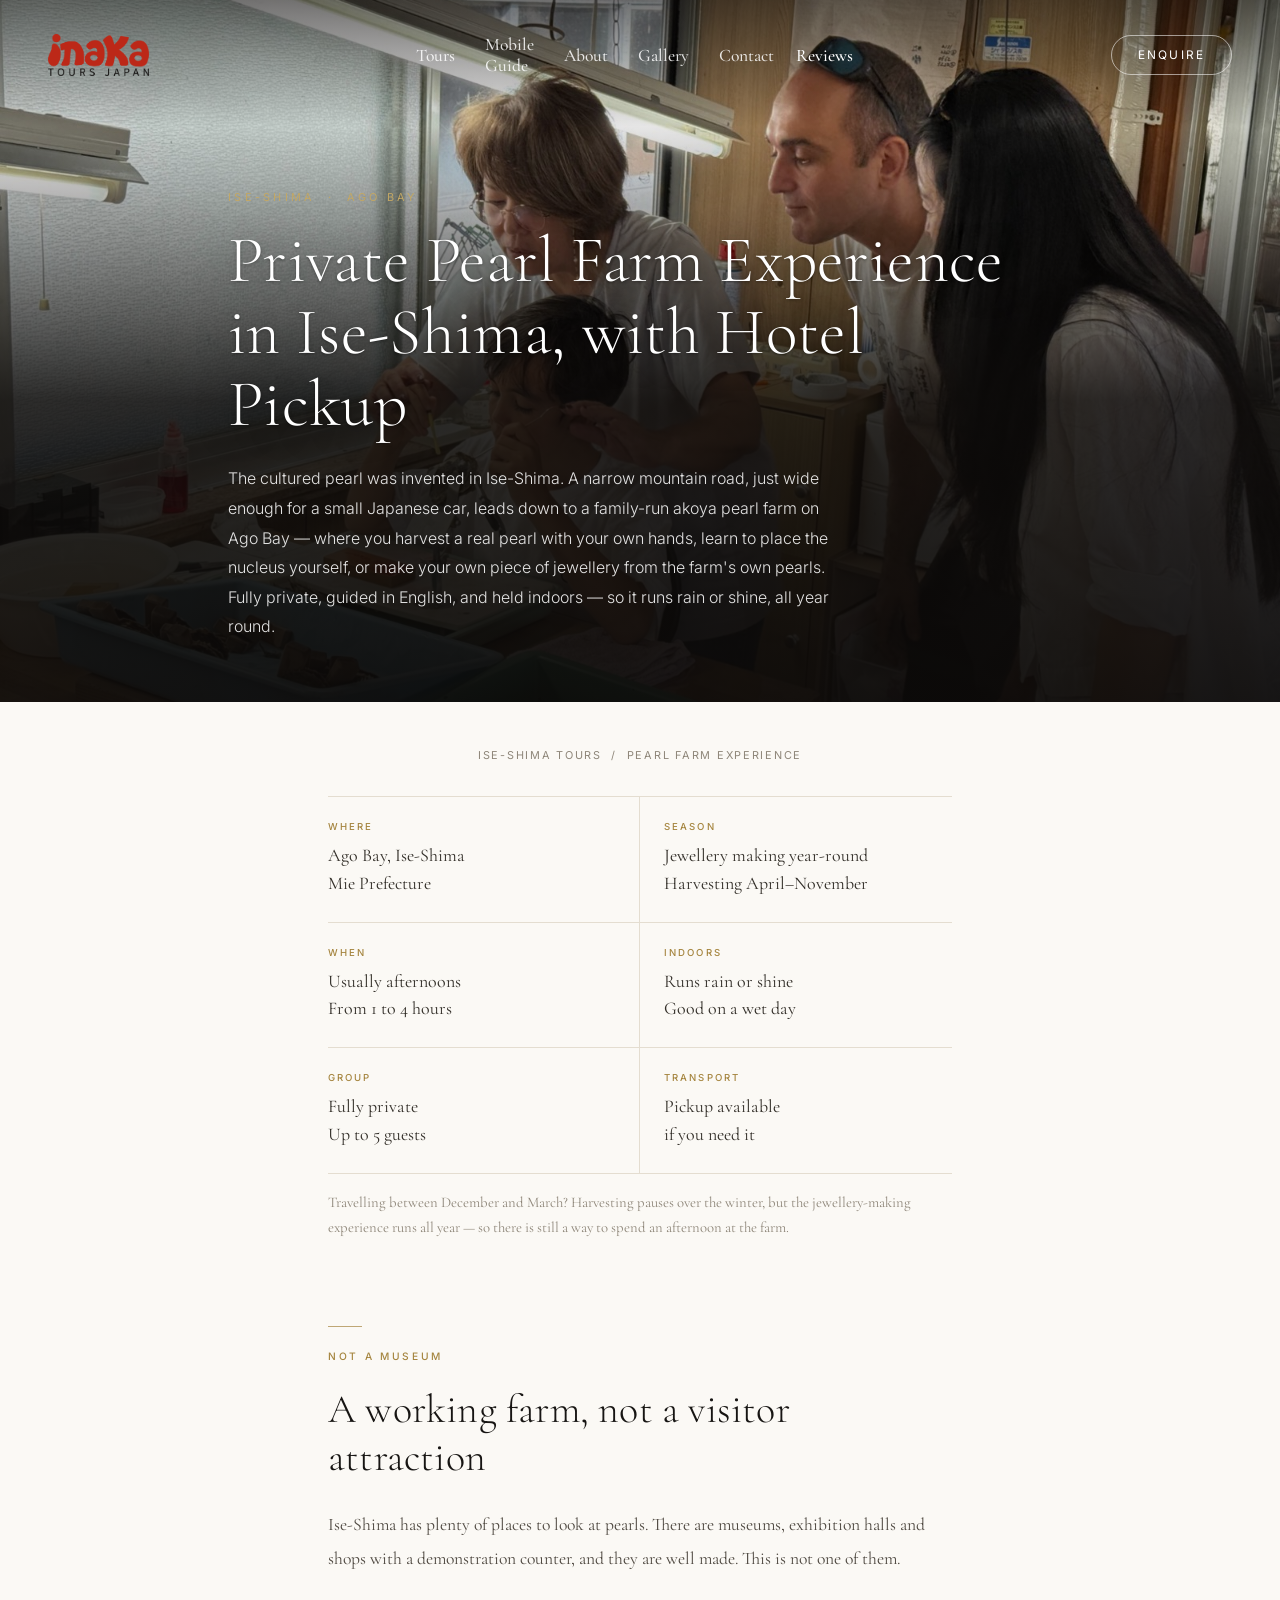
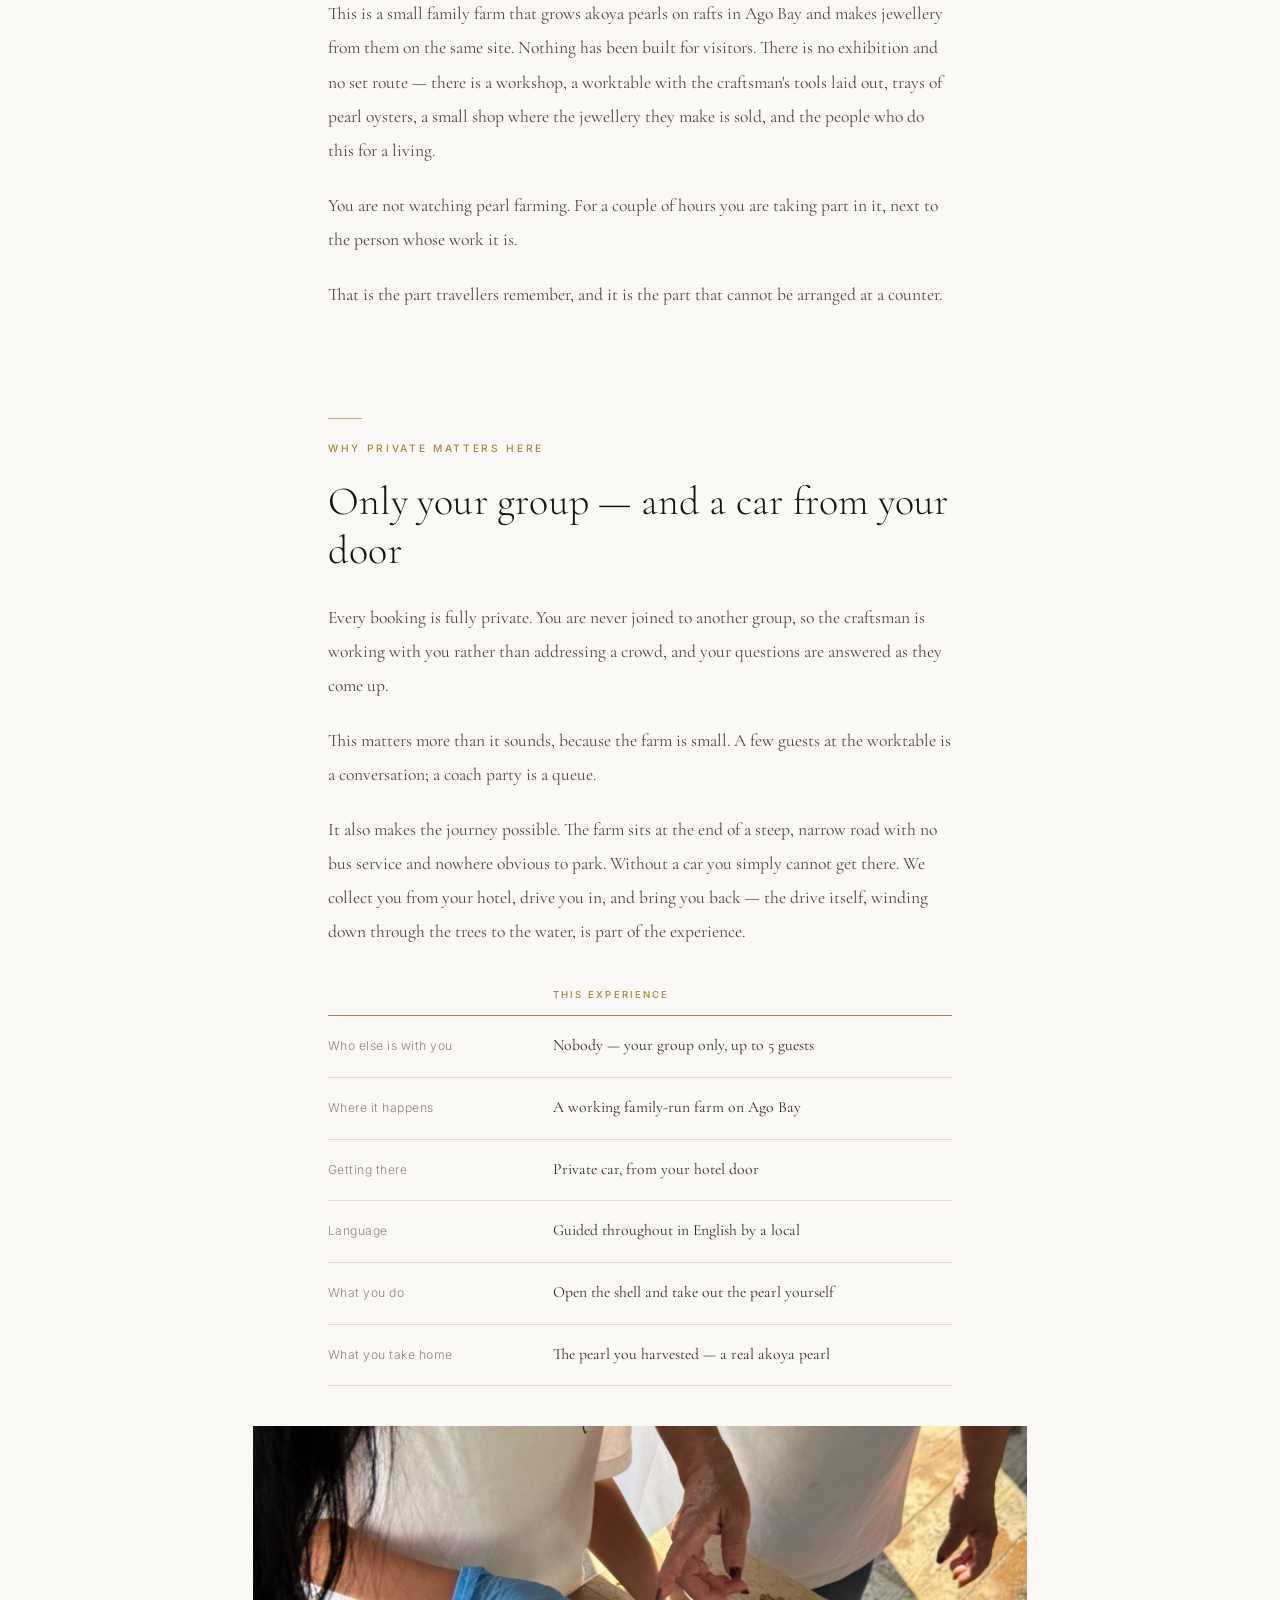
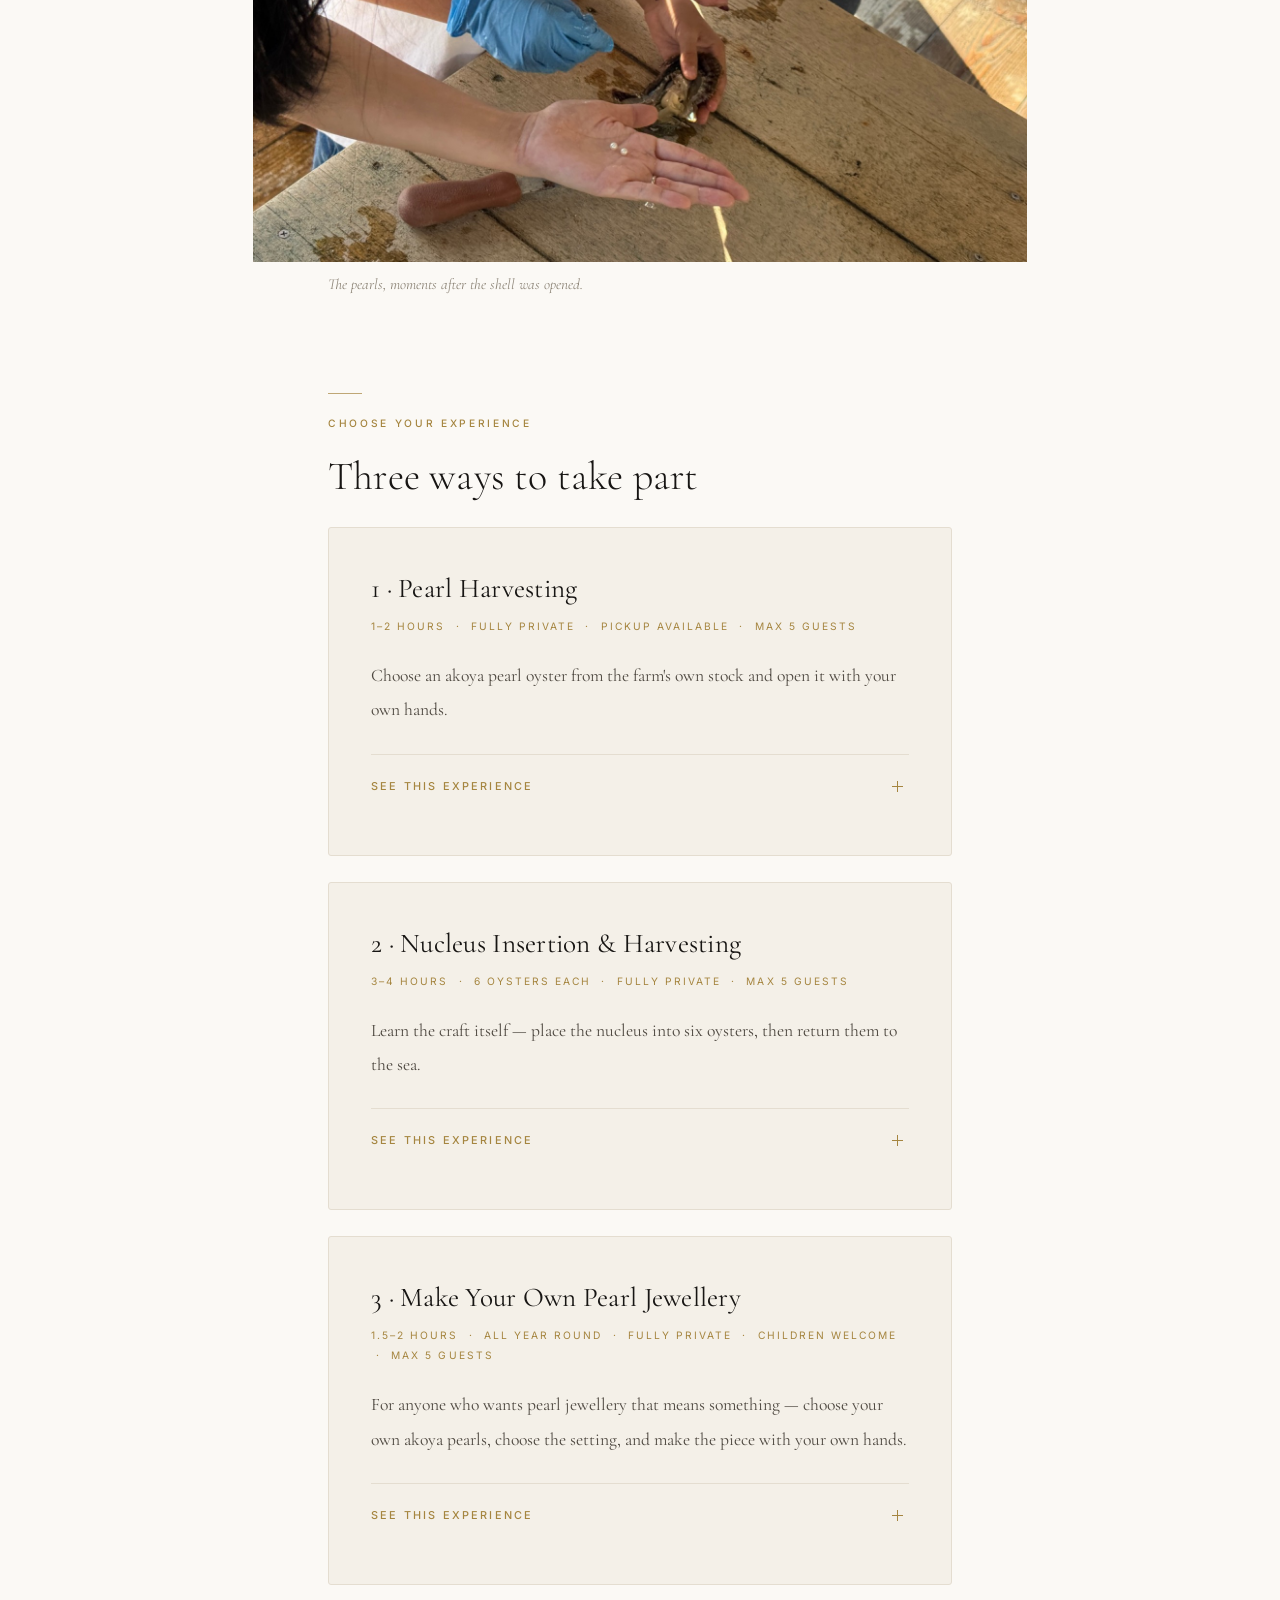
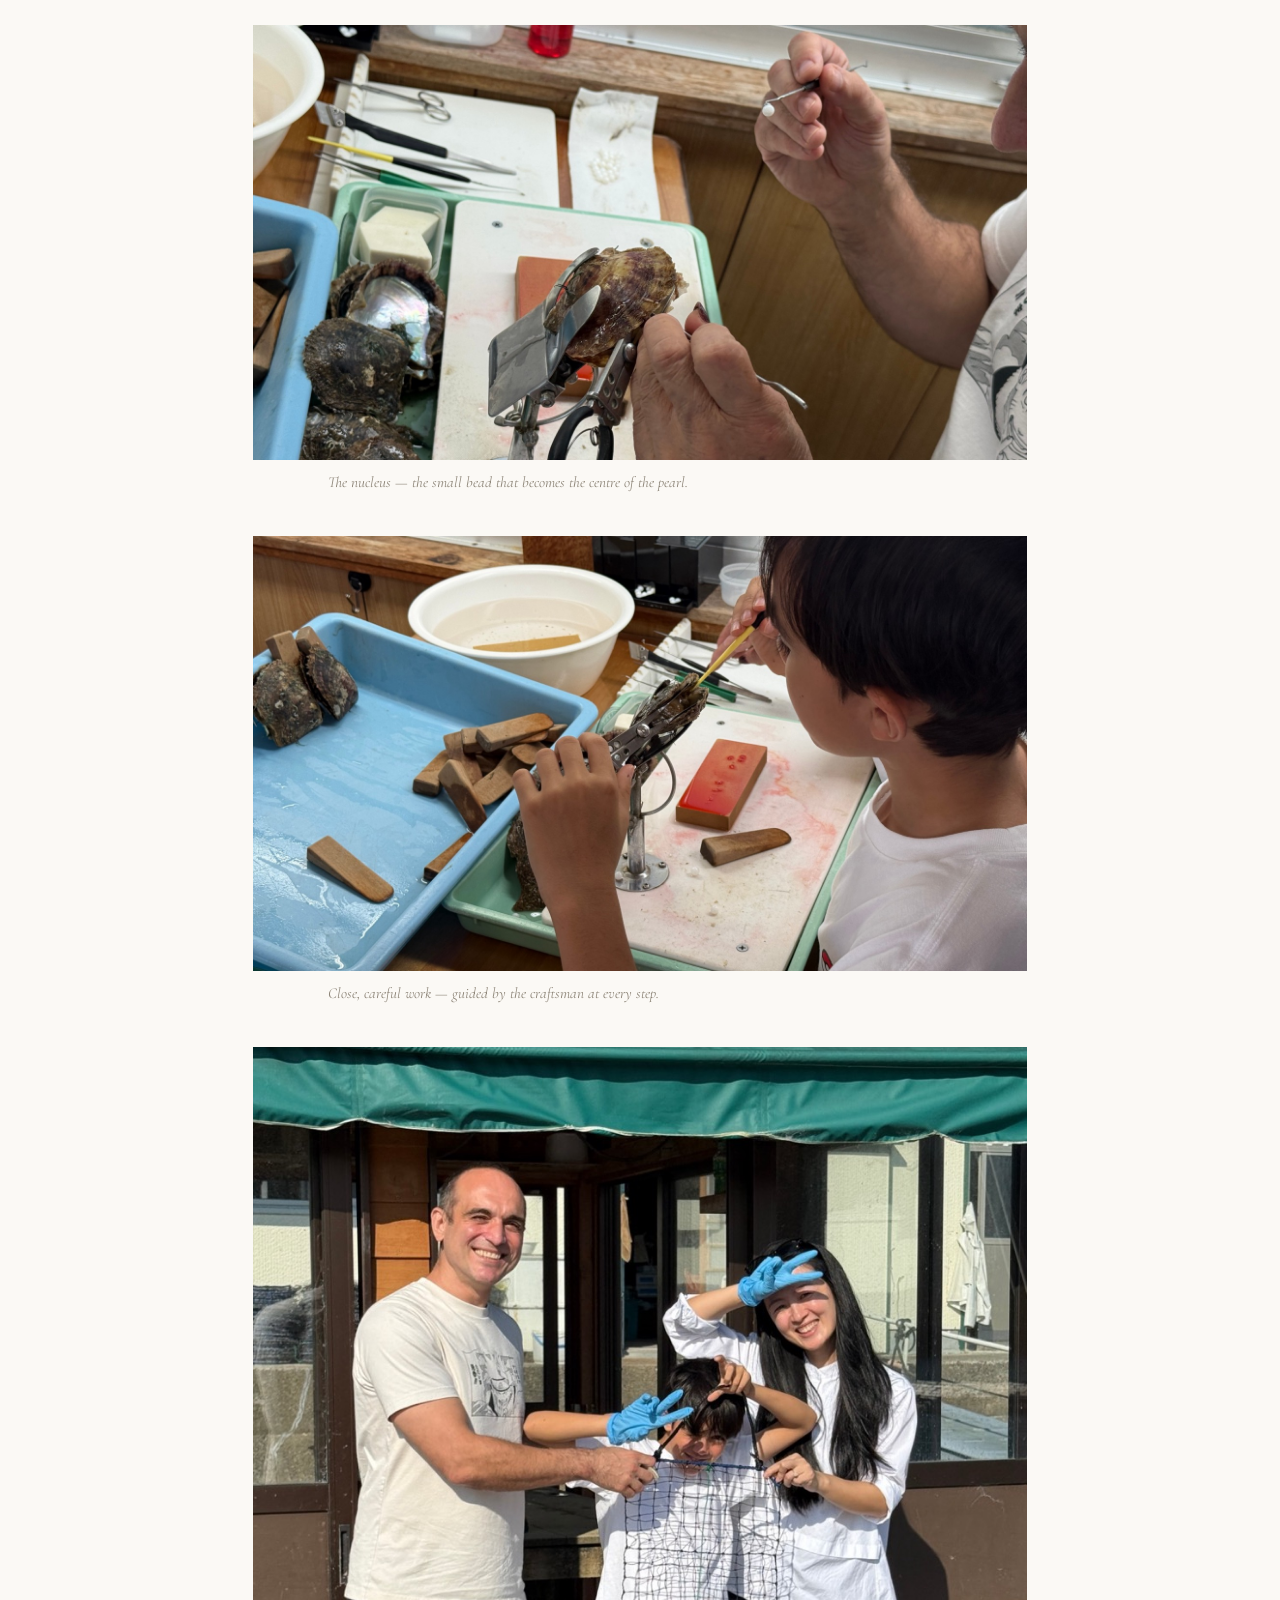
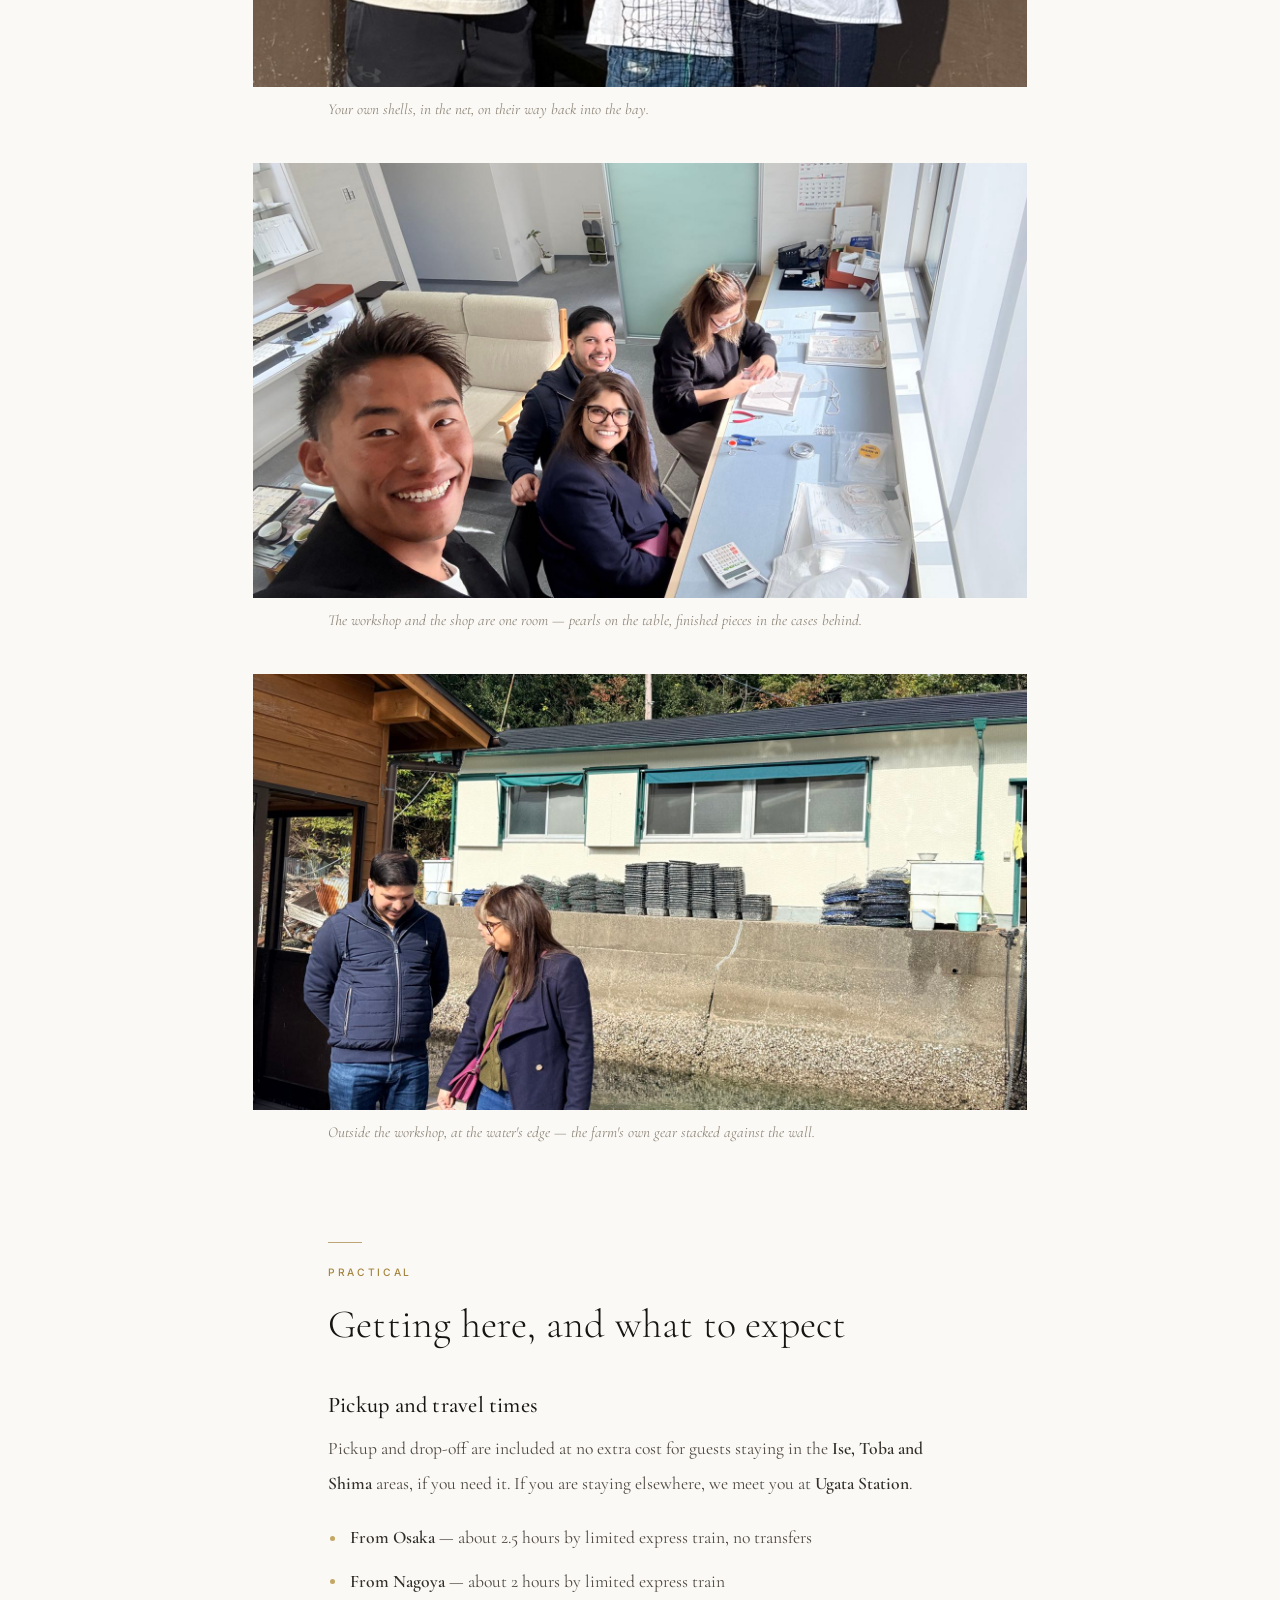
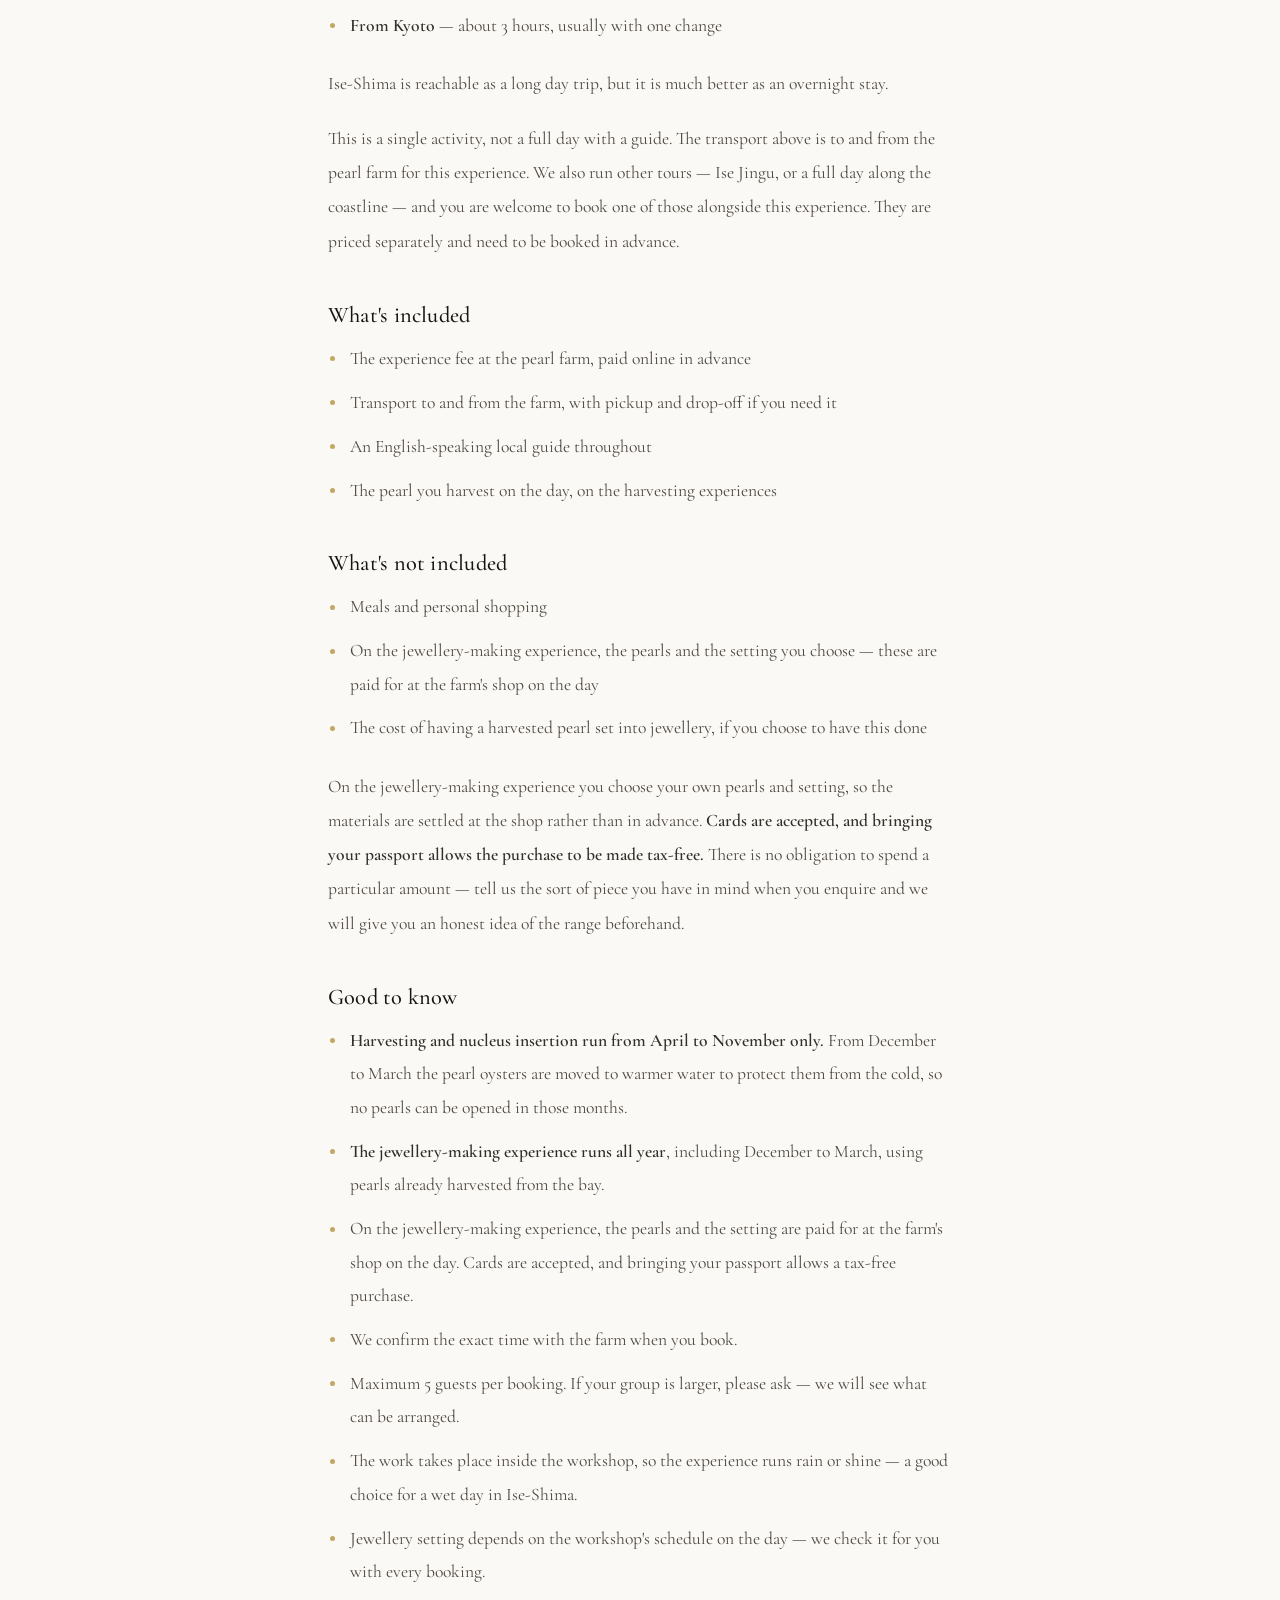
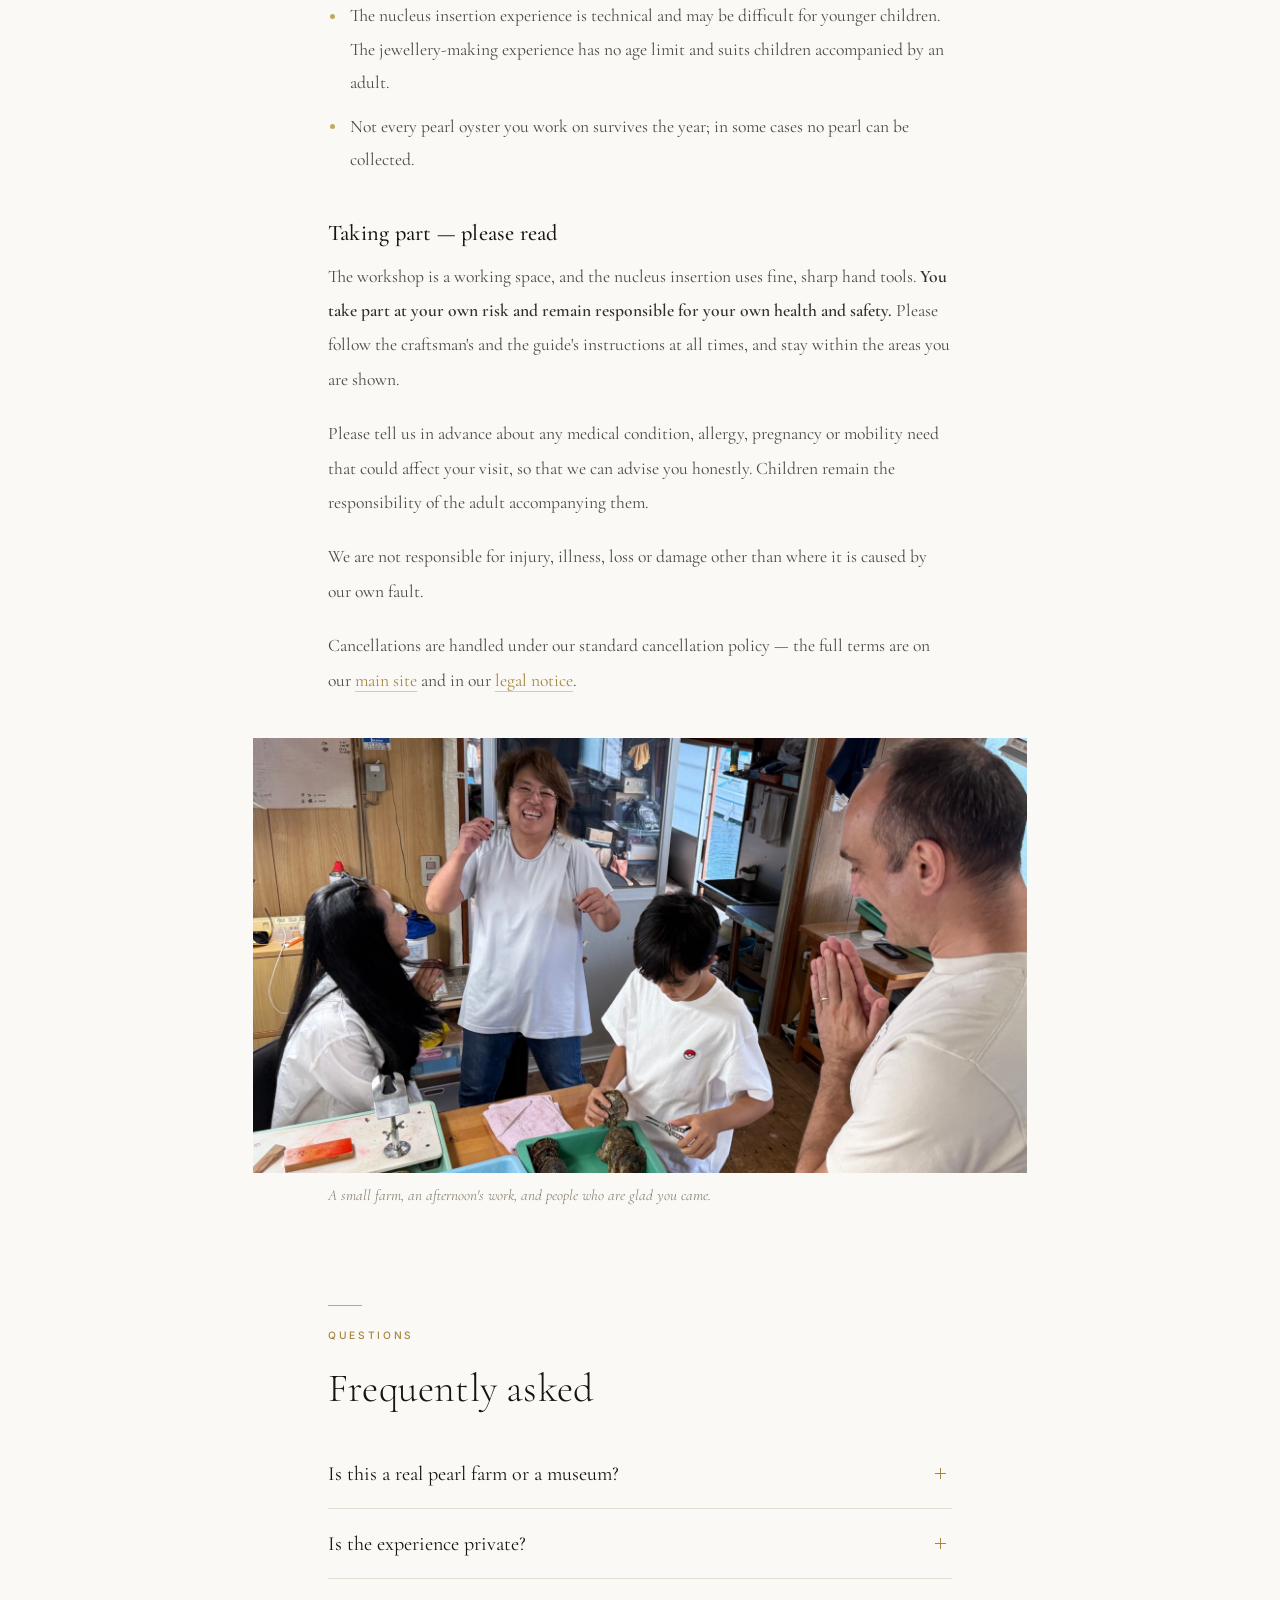
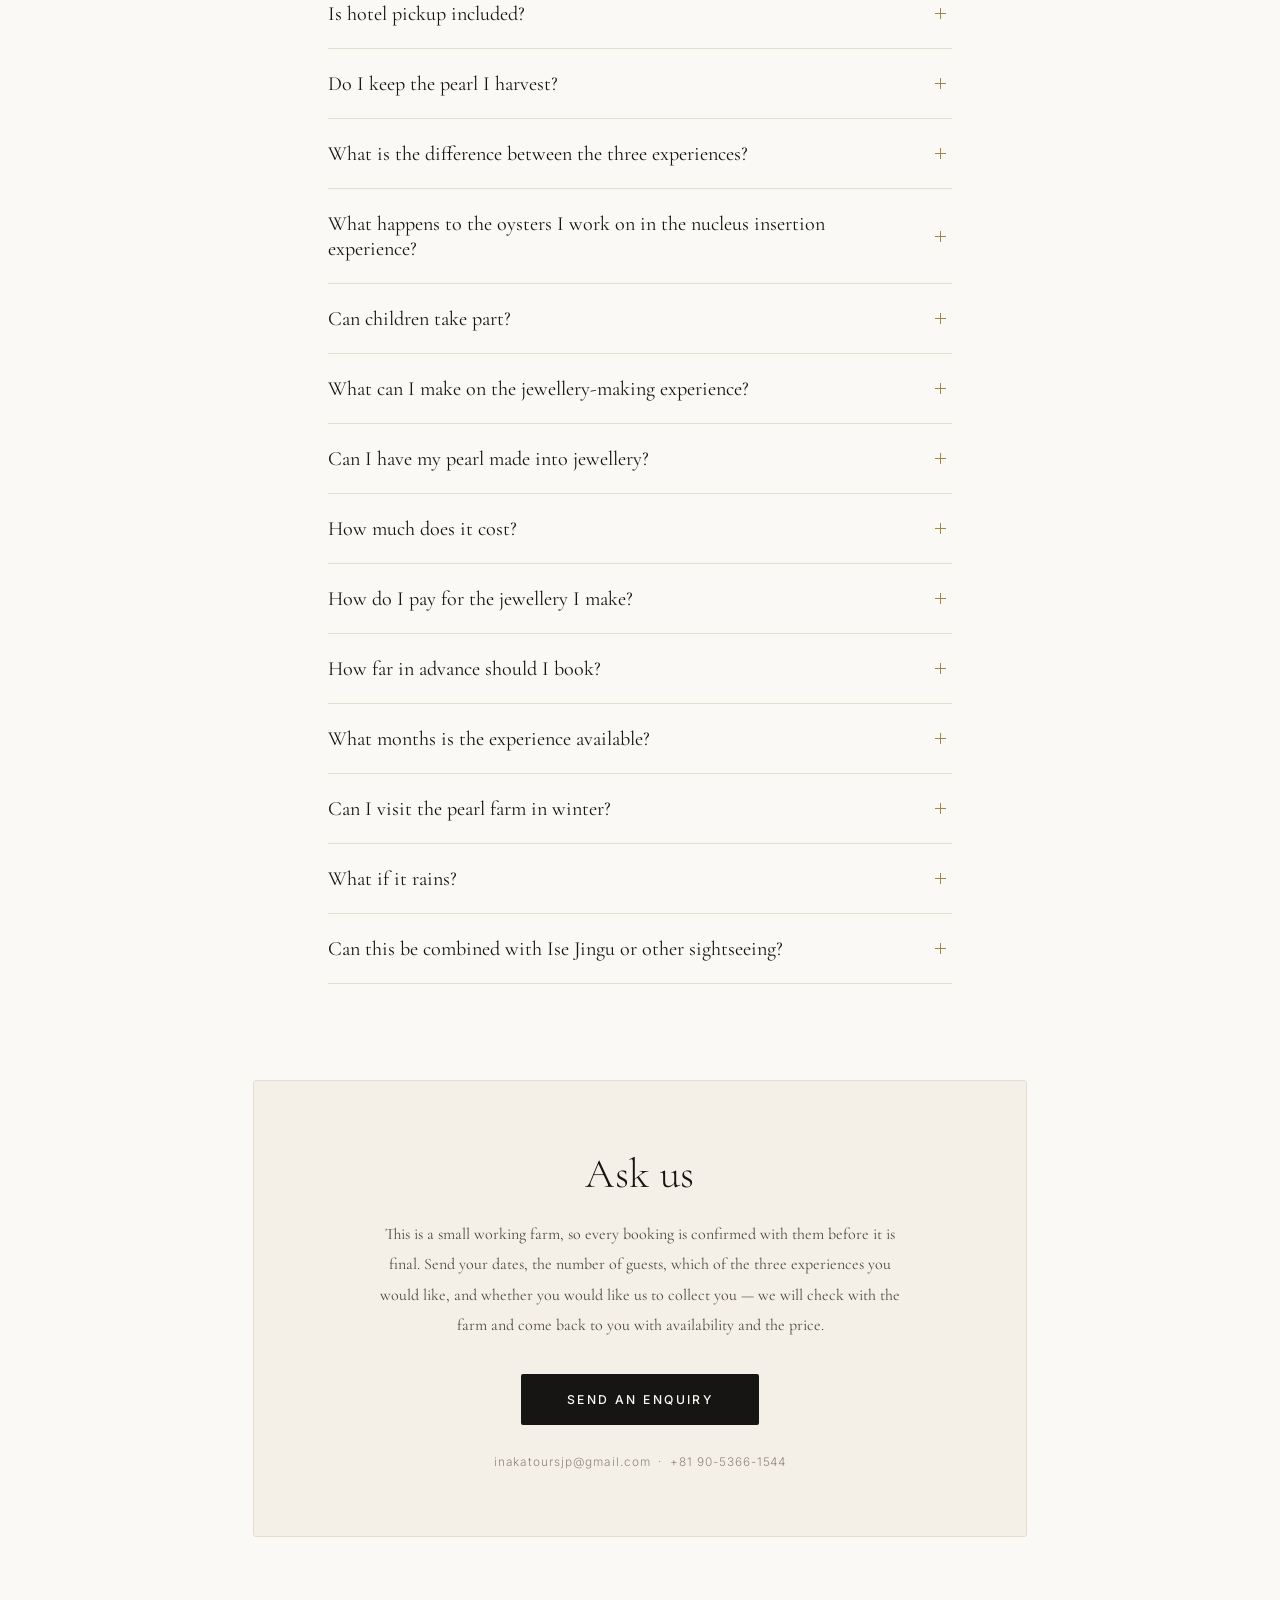
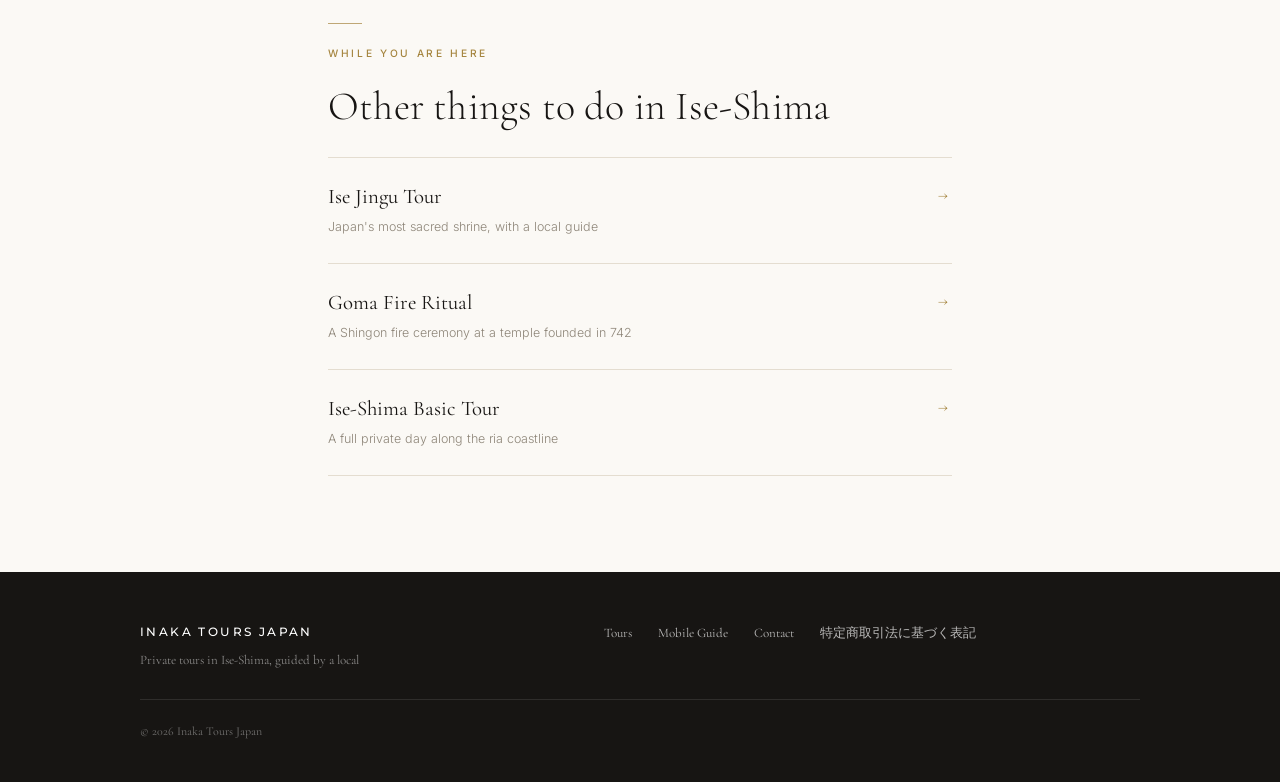
==== pearl-farm-experience-ise-shima/index.html @ a7afc73a "Add files via upload" ====
<!DOCTYPE html>
<html lang="en">
<head>
  <meta charset="UTF-8" />
  <meta name="viewport" content="width=device-width, initial-scale=1.0" />
  <script async src="https://www.googletagmanager.com/gtag/js?id=G-79HEW88DH0"></script>
  <script>
    window.dataLayer = window.dataLayer || [];
    function gtag(){dataLayer.push(arguments);}
    gtag('js', new Date());
    gtag('config', 'G-79HEW88DH0', {
      linker: { domains: ['inakatour.com', 'guide.inakatour.com'] }
    });
    // 問い合わせ・予約のクリックを計測する
    document.addEventListener('click', function (e) {
      var a = e.target.closest && e.target.closest('a');
      if (!a) return;
      var href = a.getAttribute('href') || '';
      var name = null;
      if (href.indexOf('mailto:') >= 0) name = 'click_contact';
      else if (href.indexOf('/book') >= 0) name = 'click_book_tour';
      else if (href.indexOf('wa.me') >= 0 || href.indexOf('tel:') >= 0) name = 'click_contact';
      if (name) gtag('event', name, { link_url: href, page: 'pearl' });
    });
  </script>
  <link rel="icon" href="/favicon.ico?v=2" type="image/x-icon" />

  <title>Private Akoya Pearl Farm Experience in Ise-Shima, Japan | Inaka Tours</title>
  <meta name="description" content="Harvest your own akoya pearl at a working family-run farm on Ago Bay, Ise-Shima, Japan. Private, with hotel pickup and an English-speaking local guide." />
  <link rel="canonical" href="https://www.inakatour.com/pearl-farm-experience-ise-shima/" />
  <meta property="og:type" content="article" />
  <meta property="og:site_name" content="Inaka Tours Japan" />
  <meta property="og:title" content="Private Akoya Pearl Farm Experience in Ise-Shima, Japan" />
  <meta property="og:description" content="A fully private visit to a working akoya pearl farm on Ago Bay. Harvest your own pearl, or learn nucleus insertion from the farmer. Hotel pickup and an English-speaking local guide included." />
  <meta property="og:url" content="https://www.inakatour.com/pearl-farm-experience-ise-shima/" />
  <meta property="og:image" content="https://www.inakatour.com/images/pearl-harvested-in-hand.jpg" />
  <meta property="og:locale" content="en_US" />
  <meta name="twitter:card" content="summary_large_image" />
  <meta name="twitter:title" content="Private Akoya Pearl Farm Experience in Ise-Shima, Japan" />
  <meta name="twitter:description" content="A fully private visit to a working akoya pearl farm on Ago Bay, guided in English, with hotel pickup." />
  <meta name="twitter:image" content="https://www.inakatour.com/images/pearl-harvested-in-hand.jpg" />

  <link rel="preconnect" href="https://fonts.googleapis.com">
  <link rel="preconnect" href="https://fonts.gstatic.com" crossorigin>
  <link href="https://fonts.googleapis.com/css2?family=Cormorant+Garamond:wght@300;400;500;600&family=Inter:wght@300;400;500;600&family=Montserrat:wght@400;500;600&display=swap" rel="stylesheet">
  <link rel="stylesheet" href="/styles.css" />

  <script type="application/ld+json">
{
  "@context": "https://schema.org",
  "@graph": [
    {
      "@type": "BreadcrumbList",
      "itemListElement": [
        { "@type": "ListItem", "position": 1, "name": "Ise-Shima Tours", "item": "https://www.inakatour.com/" },
        { "@type": "ListItem", "position": 2, "name": "Private Pearl Farm Experience in Ise-Shima", "item": "https://www.inakatour.com/pearl-farm-experience-ise-shima/" }
      ]
    },
    {
      "@type": "TouristTrip",
      "name": "Private Pearl Farm Experience in Ise-Shima with Hotel Pickup",
      "description": "A fully private visit to a working akoya pearl farm on Ago Bay in Ise-Shima, Mie, Japan — the region where the cultured pearl was invented. Harvest a real akoya pearl with your own hands, learn nucleus insertion from a working craftsman and return your own oysters to the sea, or make your own necklace, bracelet or earrings from the farm's own akoya pearls. Hotel pickup, private car transport and an English-speaking local guide are included. This is a family-run working farm that handles everything from cultivation to finished jewellery, not a museum or a visitor centre. The jewellery-making experience runs all year; harvesting and nucleus insertion run April to November. Held indoors, so it runs rain or shine.",
      "url": "https://www.inakatour.com/pearl-farm-experience-ise-shima/",
      "image": [
        "https://www.inakatour.com/images/pearl-harvested-in-hand.jpg",
        "https://www.inakatour.com/images/pearl-nucleus-insertion.jpg",
        "https://www.inakatour.com/images/pearl-workshop-guests.jpg",
        "https://www.inakatour.com/images/pearl-jewellery-workshop.jpg"
      ],
      "touristType": ["Couples", "Families", "Solo travellers", "Small private groups"],
      "provider": {
        "@type": "TravelAgency",
        "name": "Inaka Tours Japan",
        "url": "https://www.inakatour.com/",
        "email": "inakatoursjp@gmail.com",
        "telephone": "+81-90-5366-1544",
        "knowsLanguage": ["en", "ja", "fr", "de", "es"],
        "address": {
          "@type": "PostalAddress",
          "addressLocality": "Shima",
          "addressRegion": "Mie",
          "addressCountry": "JP"
        }
      },
      "itinerary": {
        "@type": "ItemList",
        "itemListElement": [
          { "@type": "ListItem", "position": 1, "name": "Hotel pickup by private car" },
          { "@type": "ListItem", "position": 2, "name": "Drive to the pearl farm along a narrow mountain road" },
          { "@type": "ListItem", "position": 3, "name": "Choose an akoya oyster and harvest your pearl, insert the nucleus yourself, or choose pearls and a setting and make your own jewellery" },
          { "@type": "ListItem", "position": 4, "name": "Optional jewellery setting at the workshop" },
          { "@type": "ListItem", "position": 5, "name": "Drop-off" }
        ]
      },
      "offers": {
        "@type": "Offer",
        "availability": "https://schema.org/InStock",
        "url": "https://www.inakatour.com/pearl-farm-experience-ise-shima/",
        "eligibleQuantity": {
          "@type": "QuantitativeValue",
          "minValue": 1,
          "maxValue": 5,
          "unitCode": "IE",
          "unitText": "person"
        }
      }
    },
    {
      "@type": "FAQPage",
      "mainEntity": [
        {
          "@type": "Question",
          "name": "Is this a real pearl farm or a museum?",
          "acceptedAnswer": { "@type": "Answer", "text": "It is a real, family-run akoya pearl farm on Ago Bay. The people who show you the work are the people who do it for a living, and the pearl oysters come from the farm's own rafts. There is no exhibition hall and no visitor circuit — you are in the workshop where the pearls are actually produced, with a small shop beside it selling the jewellery they make from their own pearls." }
        },
        {
          "@type": "Question",
          "name": "Is the experience private?",
          "acceptedAnswer": { "@type": "Answer", "text": "Yes. Every booking is fully private — only your own group, up to five guests. You are not joined to other travellers, so the craftsman works with you directly and your questions are answered as they come up." }
        },
        {
          "@type": "Question",
          "name": "Is hotel pickup included?",
          "acceptedAnswer": { "@type": "Answer", "text": "Yes. Pickup and drop-off are included at no extra cost for guests staying in the Ise, Toba and Shima areas, if you need it. If you are staying elsewhere, we can collect you from Ugata Station, which is reached from Osaka in about 2.5 hours by limited express train with no transfers. The farm is on a narrow mountain road with no bus service, so transport is part of the experience rather than an extra." }
        },
        {
          "@type": "Question",
          "name": "Do I keep the pearl I harvest?",
          "acceptedAnswer": { "@type": "Answer", "text": "Yes. The pearl you take out of the shell on the day is yours to keep. These are real akoya pearls, so some come out perfectly round and others are baroque, with their own irregular shape — nobody knows what is inside until the shell is opened." }
        },
        {
          "@type": "Question",
          "name": "What is the difference between the three experiences?",
          "acceptedAnswer": { "@type": "Answer", "text": "Pearl Harvesting takes one to two hours: you choose a pearl oyster from the farm's stock and open it yourself. Nucleus Insertion and Harvesting takes three to four hours: a craftsman teaches you to place a nucleus and mantle tissue into six pearl oysters, which then go back into the sea for about a year, and you also harvest a pearl on the day. Making Your Own Pearl Jewellery takes one and a half to two hours: you choose pearls from the farm's own stock, choose a setting, and assemble a necklace, bracelet or pair of earrings yourself. The first two run from April to November; the jewellery making runs all year." }
        },
        {
          "@type": "Question",
          "name": "What happens to the oysters I work on in the nucleus insertion experience?",
          "acceptedAnswer": { "@type": "Answer", "text": "The pearl oysters go into nets and back into Ago Bay for about a year. Any pearls that can be harvested from your own shells are collected and sent to your home address. Not every pearl oyster survives the year, and in some cases no pearl can be collected — the odds vary considerably with the season." }
        },
        {
          "@type": "Question",
          "name": "Can children take part?",
          "acceptedAnswer": { "@type": "Answer", "text": "Children are welcome at the harvesting experience and usually enjoy it a great deal. The jewellery-making experience also has no age limit and works well for families, with an adult accompanying them. The nucleus insertion experience is close, delicate work with fine tools and may be difficult for younger children." }
        },
        {
          "@type": "Question",
          "name": "What can I make on the jewellery-making experience?",
          "acceptedAnswer": { "@type": "Answer", "text": "A necklace, a bracelet, or earrings. You choose the pearls from the farm's own stock and choose the setting, then assemble the piece yourself. Earrings are generally offered in simple, plain settings — with a good akoya pearl, a busier setting works against it. These are the farm's own pearls and the settings they sell, so the result is proper pearl jewellery rather than a souvenir." }
        },
        {
          "@type": "Question",
          "name": "Can I have my pearl made into jewellery?",
          "acceptedAnswer": { "@type": "Answer", "text": "Often, yes. The same site makes jewellery, so a pearl can be set into a pendant or a ring at the workshop. This depends on the workshop's schedule on the day, so we check it for you with every booking. If making a piece yourself is what you are after, the jewellery-making experience is the better choice." }
        },
        {
          "@type": "Question",
          "name": "How do I pay for the jewellery I make?",
          "acceptedAnswer": { "@type": "Answer", "text": "The experience fee is paid online in advance, as with our other tours. The pearls and the setting you choose on the day are paid for at the farm's shop. Cards are accepted, and if you bring your passport the purchase can be made tax-free. There is no obligation to spend a set amount — tell us the kind of piece you have in mind when you enquire and we will give you an honest idea of the range before you come." }
        },
        {
          "@type": "Question",
          "name": "How much does it cost?",
          "acceptedAnswer": { "@type": "Answer", "text": "The price depends on which experience you choose and how many guests are coming. Send us your dates and group size, and tell us whether you would like to be collected and from where, and we will come back to you with the price." }
        },
        {
          "@type": "Question",
          "name": "How far in advance should I book?",
          "acceptedAnswer": { "@type": "Answer", "text": "As early as you can. This is a small working farm and every booking has to be confirmed with them before it is final, so a few days' notice makes a real difference — especially in spring and autumn." }
        },
        {
          "@type": "Question",
          "name": "What months is the experience available?",
          "acceptedAnswer": { "@type": "Answer", "text": "The jewellery-making experience runs all year, including December to March. Pearl harvesting and nucleus insertion run from April to November: from December to March the farm moves its pearl oysters to warmer water to protect them from the cold, so no pearls can be opened in those months. If your trip falls in winter, the jewellery making is the way to visit the farm." }
        },
        {
          "@type": "Question",
          "name": "Can I visit the pearl farm in winter?",
          "acceptedAnswer": { "@type": "Answer", "text": "Yes. The jewellery-making experience was created for exactly this — it uses pearls already harvested from Ago Bay, so it does not depend on the oysters being in the water. December to March is quiet in Ise-Shima, which usually means more time with the farmer and an unhurried afternoon." }
        },
        {
          "@type": "Question",
          "name": "What if it rains?",
          "acceptedAnswer": { "@type": "Answer", "text": "The work takes place inside the workshop, so the experience runs rain or shine. It is one of the better things to do in Ise-Shima on a wet day, when the coastline and the lookouts are less rewarding. Rough weather at sea can occasionally affect the farm's own work, in which case we will contact you and arrange another date." }
        },
        {
          "@type": "Question",
          "name": "Can this be combined with Ise Jingu or other sightseeing?",
          "acceptedAnswer": { "@type": "Answer", "text": "This is a single activity rather than a full day with a guide. Ise Jingu and our other tours are priced separately, and you are welcome to book one alongside this experience. They need to be booked in advance, so please tell us what else you would like to see when you enquire." }
        }
      ]
    }
  ]
}
  </script>

  <style>
    /* ──────────────────────────────────────────────────────────
       真珠体験ページ：配色
       明るい赤（サイト共通の --red）はこのページでは使わない。
       真珠らしい「アイボリー＋くすんだ金＋墨」でまとめる。
       ────────────────────────────────────────────────────────── */
    :root {
      --ink:     #171513;   /* 見出し・最も濃い色 */
      --ink-2:   #322E28;
      --body:    #4E4840;   /* 本文 */
      --muted:   #8E8679;   /* 補足・キャプション */
      --ivory:   #FBF9F5;   /* 地の色 */
      --ivory-2: #F4F0E8;   /* カードの地 */
      --line:    #E4DDD0;   /* 罫線 */
      --gold:    #A5853F;   /* 差し色（くすんだ金） */
      --gold-2:  #C3A764;
    }

    body { background: var(--ivory); color: var(--body); }

    /* 文章の段は狭く、写真は少し広く。雑誌のような余白をつくる */
    .page-wrap { max-width: 680px; margin: 0 auto; padding: 0 28px; }

    /* ── ナビ（写真の上に重ねる。サイト共通の白文字をそのまま使う） ── */
    .nav { padding: 26px 48px; }
    .cta {
      background: transparent; color: #fff;
      border: 1px solid rgba(255,255,255,0.55);
      font-family: 'Inter', sans-serif; font-size: 0.74rem; font-weight: 400;
      letter-spacing: 0.18em; text-transform: uppercase; padding: 12px 26px;
      transition: background 0.3s ease, border-color 0.3s ease;
    }
    .cta:hover { background: rgba(255,255,255,0.14); border-color: #fff; filter: none; }

    /* ── ヒーロー：写真の上に見出しを重ねる ── */
    .p-hero { position: relative; }
    .p-hero img {
      display: block; width: 100%; height: clamp(440px, 78vh, 780px);
      object-fit: cover; object-position: center 42%;
    }
    /* 写真の下半分をしっかり沈めて、白い見出しが背景の明暗に邪魔されないようにする。
       上端はナビの白文字が読めるぶんだけ暗くし、中央は写真をきれいに見せる */
    .p-hero::after {
      content: ''; position: absolute; inset: 0; pointer-events: none;
      background:
        linear-gradient(180deg,
          rgba(12,10,9,0.58)  0%,
          rgba(12,10,9,0.10) 18%,
          rgba(12,10,9,0.50) 38%,
          rgba(12,10,9,0.86) 57%,
          rgba(12,10,9,0.95) 100%);
    }
    .p-hero-inner {
      position: absolute; left: 0; right: 0; bottom: 0; z-index: 2;
      padding: 0 28px 60px; max-width: 880px; margin: 0 auto;
    }
    .p-eyebrow {
      font-family: 'Inter', sans-serif; font-size: 0.68rem; font-weight: 400;
      letter-spacing: 0.3em; text-transform: uppercase;
      color: var(--gold-2); margin: 0 0 20px;
    }
    .p-hero-inner h1 {
      font-family: 'Cormorant Garamond', serif; font-weight: 300;
      font-size: clamp(2.4rem, 5.4vw, 4.1rem); line-height: 1.1;
      letter-spacing: 0.005em; margin: 0 0 24px; color: #fff;
      text-shadow: 0 1px 3px rgba(0,0,0,0.38), 0 2px 34px rgba(0,0,0,0.5);
    }
    .p-lede {
      font-family: 'Inter', sans-serif; font-weight: 300; font-size: 1rem;
      line-height: 1.85; color: rgba(255,255,255,0.88); margin: 0; max-width: 620px;
    }

    .breadcrumb {
      font-family: 'Inter', sans-serif; font-size: 0.68rem; letter-spacing: 0.16em;
      text-transform: uppercase; color: var(--muted); margin: 46px 0 0; text-align: center;
    }
    .breadcrumb a { color: var(--muted); text-decoration: none; }
    .breadcrumb a:hover { color: var(--gold); }

    /* ── 要点の帯 ── */
    .p-facts {
      display: flex; flex-wrap: wrap; margin: 34px 0 0; padding: 0;
      border-top: 1px solid var(--line); border-bottom: 1px solid var(--line);
    }
    .p-fact {
      flex: 1 1 50%; box-sizing: border-box; padding: 24px 20px 24px 0;
    }
    .p-fact:nth-child(odd) { border-right: 1px solid var(--line); padding-right: 24px; }
    .p-fact:nth-child(even) { padding-left: 24px; }
    .p-fact:not(:nth-last-child(-n+2)) { border-bottom: 1px solid var(--line); }
    .p-fact dt {
      font-family: 'Inter', sans-serif; font-size: 0.6rem; letter-spacing: 0.22em;
      text-transform: uppercase; color: var(--gold); margin-bottom: 10px; font-weight: 500;
    }
    .p-fact dd {
      margin: 0; font-family: 'Cormorant Garamond', serif;
      font-size: 1.12rem; line-height: 1.55; color: var(--ink-2);
    }
    .p-facts-note {
      margin: 16px 0 0; font-size: 0.92rem; line-height: 1.7; color: var(--muted);
    }

    /* ── 本文 ── */
    .p-section { padding: 86px 0 0; }
    .p-section p.p-kicker, .p-kicker {
      font-family: 'Inter', sans-serif; font-size: 0.64rem; letter-spacing: 0.26em;
      text-transform: uppercase; color: var(--gold); font-weight: 500; margin: 0 0 18px;
    }
    .p-section p.p-kicker::before, .p-kicker::before {
      content: ''; display: block; width: 34px; height: 1px;
      background: var(--gold); margin-bottom: 20px; opacity: 0.7;
    }
    .p-section h2 {
      font-family: 'Cormorant Garamond', serif; font-weight: 300;
      font-size: clamp(1.75rem, 3.4vw, 2.5rem); line-height: 1.22;
      margin: 0 0 26px; color: var(--ink); text-align: left; letter-spacing: 0.005em;
    }
    .p-section h3 {
      font-family: 'Cormorant Garamond', serif; font-weight: 500;
      font-size: 1.4rem; margin: 42px 0 14px; color: var(--ink); letter-spacing: 0.01em;
    }
    .p-section p { line-height: 1.95; color: var(--body); margin: 0 0 1.15em; }
    .p-section strong { color: var(--ink-2); font-weight: 600; }
    .p-section ul { margin: 0 0 1.4em; padding-left: 0; list-style: none; }
    .p-section li {
      position: relative; padding-left: 22px; line-height: 1.9;
      color: var(--body); margin-bottom: 0.6em;
    }
    .p-section li::before {
      content: ''; position: absolute; left: 2px; top: 0.82em;
      width: 5px; height: 5px; border-radius: 50%; background: var(--gold-2);
    }

    /* ── 写真（本文より少しだけ広く出す） ── */
    .p-photo {
      display: block; width: calc(100% + 150px); margin: 40px 0 10px -75px;
      max-width: none; height: auto; max-height: 520px; object-fit: cover;
    }
    .p-photo.tall { max-height: 640px; object-position: center 35%; }
    /* 本文中のリンク。標準の青ではなくページの差し色に揃える */
    .p-section a.p-link {
      color: var(--gold); text-decoration: none;
      border-bottom: 1px solid rgba(165, 133, 63, 0.42);
      transition: border-color 0.25s ease;
    }
    .p-section a.p-link:hover { border-bottom-color: var(--gold); }
    .p-section p.p-cap, .p-cap {
      font-family: 'Cormorant Garamond', serif; font-style: italic;
      font-size: 0.95rem; color: var(--muted); line-height: 1.7; margin: 0 0 10px;
    }

    /* ── 比較表 ── */
    .p-compare {
      width: 100%; border-collapse: collapse; margin: 18px 0 8px;
      font-size: 0.98rem;
    }
    .p-compare th, .p-compare td {
      text-align: left; padding: 17px 16px 17px 0;
      border-bottom: 1px solid var(--line); vertical-align: top; line-height: 1.7;
    }
    .p-compare th {
      font-family: 'Inter', sans-serif; font-size: 0.6rem; letter-spacing: 0.22em;
      text-transform: uppercase; color: var(--gold); font-weight: 500;
      border-bottom-color: var(--gold); padding-bottom: 12px;
    }
    .p-compare td:first-child {
      font-family: 'Inter', sans-serif; font-size: 0.76rem; font-weight: 300;
      letter-spacing: 0.04em; color: var(--muted); width: 36%; padding-top: 20px;
    }
    .p-compare td:last-child { color: var(--ink-2); }

    /* ── 2つの体験 ── */
    .p-option {
      background: var(--ivory-2); border: 1px solid var(--line); border-radius: 3px;
      padding: 44px 42px 38px; margin: 26px 0;
    }
    .p-option h3 {
      margin: 0 0 12px; font-size: 1.7rem; font-weight: 400;
      color: var(--ink); letter-spacing: 0.01em;
    }
    .p-section p.p-option-meta, .p-option-meta {
      font-family: 'Inter', sans-serif; font-size: 0.64rem; letter-spacing: 0.2em;
      text-transform: uppercase; color: var(--gold); margin: 0 0 22px;
    }
    /* 2つが別のコースだと分かるように、中身は畳んでおく。
       見出し・時間・一行の紹介までを常に見せて、続きは summary で開く。
       区切り線は meta の下から summary の上へ移した。 */
    .p-section p.p-option-lead, .p-option-lead { margin: 0; }
    .p-option-more { border-top: 1px solid var(--line); margin-top: 26px; }
    .p-option-more summary {
      cursor: pointer; list-style: none; position: relative;
      padding: 24px 40px 24px 0;
      font-family: 'Inter', sans-serif; font-size: 0.68rem; font-weight: 500;
      letter-spacing: 0.2em; text-transform: uppercase; color: var(--gold);
      transition: color 0.25s ease;
    }
    .p-option-more summary:hover { color: var(--ink); }
    .p-option-more summary::-webkit-details-marker { display: none; }
    .p-option-more summary::after {
      content: ''; position: absolute; right: 6px; top: 50%;
      width: 11px; height: 1px; background: var(--gold);
    }
    .p-option-more summary::before {
      content: ''; position: absolute; right: 11px; top: 50%; margin-top: -5px;
      width: 1px; height: 11px; background: var(--gold);
      transition: opacity 0.3s ease, transform 0.3s ease;
    }
    .p-option-more[open] summary::before { opacity: 0; transform: rotate(90deg); }
    .p-option-body > *:last-child { margin-bottom: 0; }
    .p-steps { list-style: none; padding: 0; margin: 0 0 1.4em; }
    .p-steps li {
      position: relative; padding-left: 22px; margin-bottom: 0.5em;
      line-height: 1.85; color: var(--body);
    }
    .p-steps li::before {
      content: ''; position: absolute; left: 2px; top: 0.8em;
      width: 5px; height: 5px; border-radius: 50%; background: var(--gold-2);
    }

    /* ── FAQ ── */
    .p-faq details { border-bottom: 1px solid var(--line); }
    .p-faq summary {
      cursor: pointer; list-style: none; padding: 22px 40px 22px 0; position: relative;
      font-family: 'Cormorant Garamond', serif; font-size: 1.26rem;
      color: var(--ink); transition: color 0.25s ease;
    }
    .p-faq summary:hover { color: var(--gold); }
    .p-faq summary::-webkit-details-marker { display: none; }
    .p-faq summary::after {
      content: ''; position: absolute; right: 6px; top: 50%;
      width: 11px; height: 1px; background: var(--gold);
      transition: transform 0.3s ease;
    }
    .p-faq summary::before {
      content: ''; position: absolute; right: 11px; top: 50%; margin-top: -5px;
      width: 1px; height: 11px; background: var(--gold);
      transition: opacity 0.3s ease, transform 0.3s ease;
    }
    .p-faq details[open] summary::before { opacity: 0; transform: rotate(90deg); }
    .p-faq details p { margin: 0 0 24px; line-height: 1.95; color: var(--body); }

    /* ── 申し込み（濃い色で締める） ── */
    .p-cta {
      background: var(--ivory-2); border: 1px solid var(--line); border-radius: 3px;
      width: calc(100% + 150px); margin: 96px 0 0 -75px;
      padding: 68px 60px 62px; text-align: center;
    }
    .p-cta h2 {
      font-family: 'Cormorant Garamond', serif; font-weight: 300;
      font-size: clamp(1.9rem, 3.6vw, 2.6rem); color: var(--ink);
      margin: 0 0 20px; text-align: center; letter-spacing: 0.01em;
    }
    .p-cta p {
      max-width: 540px; margin: 0 auto 34px; line-height: 1.9;
      color: var(--body); font-size: 1rem;
    }
    .p-cta-btn {
      display: inline-block; background: var(--ink); color: var(--ivory);
      font-family: 'Inter', sans-serif; font-size: 0.76rem; font-weight: 500;
      letter-spacing: 0.2em; text-transform: uppercase;
      padding: 18px 46px; border-radius: 2px; text-decoration: none;
      transition: background 0.3s ease;
    }
    .p-cta-btn:hover { background: var(--gold); color: #fff; }
    .p-cta p.p-cta-sub, .p-cta-sub {
      font-family: 'Inter', sans-serif; font-size: 0.74rem; font-weight: 300;
      letter-spacing: 0.08em; color: var(--muted);
      margin: 26px auto 0 !important;
    }

    /* ── 他のツアー ── */
    .p-more { display: flex; flex-direction: column; gap: 0; margin-top: 10px; }
    .p-more a {
      border-top: 1px solid var(--line); padding: 26px 30px 26px 0;
      text-decoration: none; color: var(--ink); position: relative;
      font-family: 'Cormorant Garamond', serif; font-size: 1.3rem;
      transition: color 0.25s ease;
    }
    .p-more a:last-child { border-bottom: 1px solid var(--line); }
    .p-more a::after {
      content: '→'; position: absolute; right: 4px; top: 28px;
      color: var(--gold); font-size: 0.95rem; transition: transform 0.3s ease;
    }
    .p-more a:hover { color: var(--gold); }
    .p-more a:hover::after { transform: translateX(5px); }
    .p-more span {
      display: block; font-family: 'Inter', sans-serif; font-size: 0.78rem;
      font-weight: 300; color: var(--muted); margin-top: 7px; line-height: 1.7;
    }

    /* ── フッター（トップページと同じ見た目） ── */
    .site-footer { background: var(--ink); color: rgba(255,255,255,0.7); padding: 52px 24px 44px; margin-top: 96px; }
    .site-footer-inner { box-sizing: border-box; max-width: 1000px; margin: 0 auto; display: flex; flex-wrap: wrap; align-items: flex-start; gap: 24px 40px; }
    .site-footer-brand { flex: 1 1 260px; }
    .site-footer-name { font-family: 'Montserrat', 'Inter', sans-serif; font-size: 12px; font-weight: 500; letter-spacing: 0.2em; text-transform: uppercase; color: #fff; }
    .site-footer-tag { margin-top: 10px; font-size: 13px; line-height: 1.7; color: rgba(255,255,255,0.5); }
    .site-footer-links { flex: 1 1 auto; display: flex; flex-wrap: wrap; gap: 10px 26px; align-items: center; }
    .site-footer-links a { font-size: 13px; color: rgba(255,255,255,0.7); text-decoration: none; transition: color 0.2s ease; }
    .site-footer-links a:hover { color: var(--gold-2); text-decoration: none; }
    .site-footer-copy { flex: 1 1 100%; padding-top: 24px; margin-top: 4px; border-top: 1px solid rgba(255,255,255,0.1); font-size: 12px; color: rgba(255,255,255,0.4); }

    @media (max-width: 880px) {
      /* 写真とCTAのはみ出しをやめて、画面幅に収める */
      .p-photo { width: 100%; margin-left: 0; }
      .p-cta { width: 100%; margin-left: 0; }
    }
    @media (max-width: 700px) {
      /* スマホではナビの項目が折り返して写真の上に散らばり、見栄えが悪くなる。
         写真に重ねるのをやめ、濃い地の帯に整理して置く。
         1行目＝ロゴと問い合わせ、2行目＝メニュー（中央寄せ） */
      .nav {
        position: static; background: var(--ink);
        padding: 14px 18px 12px; flex-wrap: wrap; row-gap: 12px;
      }
      .nav .logo { order: 1; }
      .nav .logo img { height: 30px; }
      .nav .cta { order: 2; padding: 9px 18px; font-size: 0.66rem; letter-spacing: 0.14em; }
      .nav-links {
        order: 3; flex-basis: 100%; justify-content: center;
        flex-wrap: wrap; gap: 4px 16px;
      }
      .nav-links a { font-size: 0.86rem; line-height: 1.25; }
      .nav-names { padding: 3px 2px; }
      .page-wrap { padding: 0 22px; }
      /* スマホではナビが折り返して高くなり、写真に重ねた見出しと重なってしまう。
         写真と見出しを上下に分け、見出しは濃い地の上に置く */
      .p-hero img { height: 340px; }
      /* ナビを写真に重ねなくなったので、写真を暗くする必要はない */
      .p-hero::after { display: none; }
      .p-hero-inner {
        position: static; max-width: none; background: var(--ink);
        padding: 36px 22px 42px;
      }
      .p-hero-inner h1 { font-size: 2.05rem; line-height: 1.16; text-shadow: none; margin-bottom: 20px; }
      .p-eyebrow { margin-bottom: 16px; }
      .p-lede { font-size: 0.95rem; line-height: 1.8; }
      .p-section { padding: 64px 0 0; }
      .p-option { padding: 32px 24px 28px; }
      .p-cta { padding: 48px 26px 44px; }
      .p-fact { flex: 1 1 100%; padding: 20px 0 !important; border-right: none !important; }
      .p-fact:not(:last-child) { border-bottom: 1px solid var(--line); }
      .p-compare td:first-child { width: 42%; }
    }
  </style>
</head>
<body>

  <header class="nav">
    <a href="/" class="logo">
      <img src="/images/logo.png" alt="Inaka Tours Japan" />
    </a>
    <nav class="nav-links" aria-label="Primary">
      <a href="/#tours" class="nav-names">Tours</a>
      <a href="/#guide" class="nav-names nav-two-line"><span>Mobile<br>Guide</span></a>
      <a href="/#about" class="nav-names">About</a>
      <a href="/#gallery" class="nav-names">Gallery</a>
      <a href="/#contact" class="nav-names">Contact</a>
      <a href="/#reviews" class="review-btn">Reviews</a>
    </nav>
    <a class="cta" href="mailto:inakatoursjp@gmail.com?subject=Pearl%20Farm%20Experience%20enquiry&amp;body=Hello%2C%0A%0AI%20would%20like%20to%20ask%20about%20the%20pearl%20farm%20experience.%0A%0APreferred%20date%28s%29%3A%20%0ANumber%20of%20guests%3A%20%0AWhich%20country%20are%20you%20travelling%20from%3F%3A%20%0AExperience%3A%20harvesting%20%2F%20nucleus%20insertion%20%2B%20harvesting%0A%0ADo%20you%20need%20pickup%3F%3A%20yes%20%2F%20no%0AIf%20yes%2C%20where%20should%20we%20collect%20you%3F%20%28hotel%20name%2C%20or%20station%29%3A%20%0A%0AThank%20you.">Enquire</a>
  </header>

  <main>
    <div class="p-hero">
      <img src="/images/pearl-workshop-guests.jpg" width="1600" height="900"
           alt="Guests at the worktable of a working akoya pearl farm in Ise-Shima, learning to place a nucleus into a pearl oyster with the farmer" />
      <div class="p-hero-inner">
        <p class="p-eyebrow">Ise-Shima &nbsp;·&nbsp; Ago Bay</p>
        <h1>Private Pearl Farm Experience in Ise-Shima, with Hotel Pickup</h1>
        <p class="p-lede">The cultured pearl was invented in Ise-Shima. A narrow mountain road, just wide enough for a small Japanese car, leads down to a family-run akoya pearl farm on Ago Bay — where you harvest a real pearl with your own hands, learn to place the nucleus yourself, or make your own piece of jewellery from the farm's own pearls. Fully private, guided in English, and held indoors — so it runs rain or shine, all year round.</p>
      </div>
    </div>

    <div class="page-wrap">
      <p class="breadcrumb"><a href="/">Ise-Shima Tours</a> &nbsp;/&nbsp; Pearl Farm Experience</p>

      <dl class="p-facts">
        <div class="p-fact"><dt>Where</dt><dd>Ago Bay, Ise-Shima<br>Mie Prefecture</dd></div>
        <div class="p-fact"><dt>Season</dt><dd>Jewellery making year-round<br>Harvesting April–November</dd></div>
        <div class="p-fact"><dt>When</dt><dd>Usually afternoons<br>From 1 to 4 hours</dd></div>
        <div class="p-fact"><dt>Indoors</dt><dd>Runs rain or shine<br>Good on a wet day</dd></div>
        <div class="p-fact"><dt>Group</dt><dd>Fully private<br>Up to 5 guests</dd></div>
        <div class="p-fact"><dt>Transport</dt><dd>Pickup available<br>if you need it</dd></div>
      </dl>
      <p class="p-facts-note">Travelling between December and March? Harvesting pauses over the winter, but the jewellery-making experience runs all year — so there is still a way to spend an afternoon at the farm.</p>

      <section class="p-section">
        <p class="p-kicker">Not a museum</p>
        <h2>A working farm, not a visitor attraction</h2>
        <p>Ise-Shima has plenty of places to look at pearls. There are museums, exhibition halls and shops with a demonstration counter, and they are well made. This is not one of them.</p>
        <p>This is a small family farm that grows akoya pearls on rafts in Ago Bay and makes jewellery from them on the same site. Nothing has been built for visitors. There is no exhibition and no set route — there is a workshop, a worktable with the craftsman's tools laid out, trays of pearl oysters, a small shop where the jewellery they make is sold, and the people who do this for a living.</p>
        <p>You are not watching pearl farming. For a couple of hours you are taking part in it, next to the person whose work it is.</p>
        <p>That is the part travellers remember, and it is the part that cannot be arranged at a counter.</p>
      </section>

      <section class="p-section">
        <p class="p-kicker">Why private matters here</p>
        <h2>Only your group — and a car from your door</h2>
        <p>Every booking is fully private. You are never joined to another group, so the craftsman is working with you rather than addressing a crowd, and your questions are answered as they come up.</p>
        <p>This matters more than it sounds, because the farm is small. A few guests at the worktable is a conversation; a coach party is a queue.</p>
        <p>It also makes the journey possible. The farm sits at the end of a steep, narrow road with no bus service and nowhere obvious to park. Without a car you simply cannot get there. We collect you from your hotel, drive you in, and bring you back — the drive itself, winding down through the trees to the water, is part of the experience.</p>

        <table class="p-compare">
          <tr><th>&nbsp;</th><th>This experience</th></tr>
          <tr><td>Who else is with you</td><td>Nobody — your group only, up to 5 guests</td></tr>
          <tr><td>Where it happens</td><td>A working family-run farm on Ago Bay</td></tr>
          <tr><td>Getting there</td><td>Private car, from your hotel door</td></tr>
          <tr><td>Language</td><td>Guided throughout in English by a local</td></tr>
          <tr><td>What you do</td><td>Open the shell and take out the pearl yourself</td></tr>
          <tr><td>What you take home</td><td>The pearl you harvested — a real akoya pearl</td></tr>
        </table>

        <img class="p-photo" src="/images/pearl-harvested-in-hand.jpg" width="1600" height="900" loading="lazy"
             alt="Freshly harvested akoya pearls resting in a visitor's palm at a pearl farm in Ago Bay, Ise-Shima" />
        <p class="p-cap">The pearls, moments after the shell was opened.</p>
      </section>

      <section class="p-section">
        <p class="p-kicker">Choose your experience</p>
        <h2>Three ways to take part</h2>

        <div class="p-option">
          <h3>1 · Pearl Harvesting</h3>
          <p class="p-option-meta">1–2 hours &nbsp;·&nbsp; Fully private &nbsp;·&nbsp; Pickup available &nbsp;·&nbsp; Max 5 guests</p>
          <p class="p-option-lead">Choose an akoya pearl oyster from the farm's own stock and open it with your own hands.</p>
          <details class="p-option-more">
            <summary>See this experience</summary>
            <div class="p-option-body">
          <p>At the workshop you are shown the akoya pearl oysters the farm grows on its own rafts in the bay, and you choose one yourself. Then you open the shell and lift out the pearl with your own hands.</p>
          <p>Every pearl is different in shape, colour and size, and nobody — not even the farmer — knows what is inside until the shell is open. Some come out perfectly round; others are baroque, with their own irregular shape. That is the nature of it, and part of why it is worth doing.</p>
          <p>Afterwards there is time to feed the fish kept beside the rafts, and back at the shop you can have your pearl set into jewellery if you would like to.</p>
          <ul class="p-steps">
            <li>Pickup at your hotel by private car</li>
            <li>Drive up to the farm along the mountain road</li>
            <li>Choose your pearl oyster at the workshop</li>
            <li>Open the shell and take out your pearl</li>
            <li>Feed the fish</li>
            <li>Back at the shop — optional jewellery setting</li>
            <li>Drop-off</li>
          </ul>
          <p>Good for: first-time visitors, families with children, and anyone with a free afternoon who wants something they could not have done anywhere else.</p>
            </div>
          </details>
        </div>

        <div class="p-option">
          <h3>2 · Nucleus Insertion &amp; Harvesting</h3>
          <p class="p-option-meta">3–4 hours &nbsp;·&nbsp; 6 oysters each &nbsp;·&nbsp; Fully private &nbsp;·&nbsp; Max 5 guests</p>
          <p class="p-option-lead">Learn the craft itself — place the nucleus into six oysters, then return them to the sea.</p>
          <details class="p-option-more">
            <summary>See this experience</summary>
            <div class="p-option-body">
          <p>Inserting the nucleus is the technique at the heart of akoya pearl farming, and it has been handed down in Ago Bay for generations. Here a craftsman who does it for a living shows you how — and then you do it yourself.</p>
          <p>Each guest works on six pearl oysters, placing a nucleus and a small piece of mantle tissue inside each pearl oyster. It is close, delicate work that asks for a steady hand and real concentration.</p>
          <p>The pearl oysters you have worked on go into nets and back into the sea. About a year later, any pearls that can be harvested from your own shells are collected and sent to your home address. You also choose a pearl oyster from the farm's stock and harvest a pearl on the day — so you leave with a pearl in your hand, and another one growing in the bay.</p>
          <ul class="p-steps">
            <li>Pickup at your hotel by private car</li>
            <li>Explanation and preparation at the workshop</li>
            <li>Demonstration by a professional</li>
            <li>You insert the nucleus and the mantle tissue — six oysters each</li>
            <li>Your oysters go into nets and back into the sea</li>
            <li>Choose a pearl oyster to harvest, open the shell and take out your pearl</li>
            <li>Feed the fish</li>
            <li>Back at the shop — optional jewellery setting</li>
            <li>Drop-off</li>
          </ul>
          <p>Good for: travellers who want to understand how a pearl is actually made, and who like the idea of something of theirs still growing in Ago Bay a year after the trip ends.</p>
            </div>
          </details>
        </div>

        <div class="p-option">
          <h3>3 · Make Your Own Pearl Jewellery</h3>
          <p class="p-option-meta">1.5–2 hours &nbsp;·&nbsp; All year round &nbsp;·&nbsp; Fully private &nbsp;·&nbsp; Children welcome &nbsp;·&nbsp; Max 5 guests</p>
          <p class="p-option-lead">For anyone who wants pearl jewellery that means something — choose your own akoya pearls, choose the setting, and make the piece with your own hands.</p>
          <details class="p-option-more">
            <summary>See this experience</summary>
            <div class="p-option-body">
          <p>The farm grows its akoya pearls on rafts in Ago Bay and makes jewellery from them in the same workshop — cultivation through to finished piece, all on one site. For this experience you work with those pearls: the ones raised on the farm's own rafts, in the bay the workshop sits beside.</p>
          <p>You choose your pearls from the farm's own harvest, choose a setting, and assemble the piece yourself at the worktable. You can make a <strong>necklace</strong>, a <strong>bracelet</strong>, or <strong>earrings</strong>. Earrings are generally kept to simple, plain settings — with a good akoya pearl, anything more gets in the way.</p>
          <p>This is not a souvenir workshop. The pearls are the farm's own stock and the settings are the ones they sell, so what you take home is a real piece of akoya pearl jewellery that happens to have been made by you.</p>
          <p>While you work there is time to ask the farmer the things you cannot ask across a shop counter — how a pearl actually forms, how long it takes, what a bad year looks like, how the bay has changed. Ago Bay is where pearl culturing began, and this is an honest conversation about it as a working industry rather than a presentation.</p>
          <ul class="p-steps">
            <li>Pickup at your hotel by private car</li>
            <li>Drive up to the farm along the mountain road</li>
            <li>How these pearls were grown — from the farmer, in the workshop</li>
            <li>Choose your pearls from the farm's own stock</li>
            <li>Choose your setting — necklace, bracelet or earrings</li>
            <li>Make the piece yourself at the worktable</li>
            <li>Pay for the materials at the shop</li>
            <li>Drop-off</li>
          </ul>
          <p><strong>How payment works.</strong> The experience fee is paid online in advance, as with our other tours. The materials you choose on the day — the pearls and the setting — are paid for at the farm's shop. Cards are accepted, and <strong>if you bring your passport the purchase can be made tax-free</strong>.</p>
          <p>Good for: winter visitors, anyone looking for a gift or a piece to keep, couples, and families — there is no age limit, and children are welcome with an adult.</p>
            </div>
          </details>
        </div>

        <img class="p-photo" src="/images/pearl-nucleus-closeup.jpg" width="1600" height="900" loading="lazy"
             alt="Close-up of a pearl nucleus on a fine needle beside an opened akoya oyster at a working pearl farm in Ise-Shima" />
        <p class="p-cap">The nucleus — the small bead that becomes the centre of the pearl.</p>

        <img class="p-photo" src="/images/pearl-nucleus-insertion.jpg" width="1600" height="900" loading="lazy"
             alt="A young guest inserting a nucleus into an akoya oyster during a cultured pearl farming experience in Ise-Shima, Mie" />
        <p class="p-cap">Close, careful work — guided by the craftsman at every step.</p>

        <img class="p-photo tall" src="/images/pearl-shells-to-sea.jpg" width="900" height="1600" loading="lazy"
             alt="Guests holding a net of akoya pearl oysters before returning them to Ago Bay for about a year" />
        <p class="p-cap">Your own shells, in the net, on their way back into the bay.</p>

        <img class="p-photo" src="/images/pearl-jewellery-workshop.jpg" width="1600" height="900" loading="lazy"
             alt="Guests making akoya pearl jewellery with the craftsman at a family-run pearl farm workshop in Ise-Shima, Mie, Japan" />
        <p class="p-cap">The workshop and the shop are one room — pearls on the table, finished pieces in the cases behind.</p>

        <img class="p-photo" src="/images/pearl-jewellery-farm-waterside.jpg" width="1600" height="900" loading="lazy"
             alt="The akoya pearl farm on the edge of Ago Bay in Ise-Shima, with the farm's oyster gear stacked against the sea wall" />
        <p class="p-cap">Outside the workshop, at the water's edge — the farm's own gear stacked against the wall.</p>
      </section>

      <section class="p-section">
        <p class="p-kicker">Practical</p>
        <h2>Getting here, and what to expect</h2>

        <h3>Pickup and travel times</h3>
        <p>Pickup and drop-off are included at no extra cost for guests staying in the <strong>Ise, Toba and Shima</strong> areas, if you need it. If you are staying elsewhere, we meet you at <strong>Ugata Station</strong>.</p>
        <ul>
          <li><strong>From Osaka</strong> — about 2.5 hours by limited express train, no transfers</li>
          <li><strong>From Nagoya</strong> — about 2 hours by limited express train</li>
          <li><strong>From Kyoto</strong> — about 3 hours, usually with one change</li>
        </ul>
        <p>Ise-Shima is reachable as a long day trip, but it is much better as an overnight stay.</p>
        <p>This is a single activity, not a full day with a guide. The transport above is to and from the pearl farm for this experience. We also run other tours — Ise Jingu, or a full day along the coastline — and you are welcome to book one of those alongside this experience. They are priced separately and need to be booked in advance.</p>

        <h3>What's included</h3>
        <ul>
          <li>The experience fee at the pearl farm, paid online in advance</li>
          <li>Transport to and from the farm, with pickup and drop-off if you need it</li>
          <li>An English-speaking local guide throughout</li>
          <li>The pearl you harvest on the day, on the harvesting experiences</li>
        </ul>

        <h3>What's not included</h3>
        <ul>
          <li>Meals and personal shopping</li>
          <li>On the jewellery-making experience, the pearls and the setting you choose — these are paid for at the farm's shop on the day</li>
          <li>The cost of having a harvested pearl set into jewellery, if you choose to have this done</li>
        </ul>
        <p>On the jewellery-making experience you choose your own pearls and setting, so the materials are settled at the shop rather than in advance. <strong>Cards are accepted, and bringing your passport allows the purchase to be made tax-free.</strong> There is no obligation to spend a particular amount — tell us the sort of piece you have in mind when you enquire and we will give you an honest idea of the range beforehand.</p>

        <h3>Good to know</h3>
        <ul>
          <li><strong>Harvesting and nucleus insertion run from April to November only.</strong> From December to March the pearl oysters are moved to warmer water to protect them from the cold, so no pearls can be opened in those months.</li>
          <li><strong>The jewellery-making experience runs all year</strong>, including December to March, using pearls already harvested from the bay.</li>
          <li>On the jewellery-making experience, the pearls and the setting are paid for at the farm's shop on the day. Cards are accepted, and bringing your passport allows a tax-free purchase.</li>
          <li>We confirm the exact time with the farm when you book.</li>
          <li>Maximum 5 guests per booking. If your group is larger, please ask — we will see what can be arranged.</li>
          <li>The work takes place inside the workshop, so the experience runs rain or shine — a good choice for a wet day in Ise-Shima.</li>
          <li>Jewellery setting depends on the workshop's schedule on the day — we check it for you with every booking.</li>
          <li>The nucleus insertion experience is technical and may be difficult for younger children. The jewellery-making experience has no age limit and suits children accompanied by an adult.</li>
          <li>Not every pearl oyster you work on survives the year; in some cases no pearl can be collected.</li>
        </ul>

        <h3>Taking part — please read</h3>
        <p>The workshop is a working space, and the nucleus insertion uses fine, sharp hand tools. <strong>You take part at your own risk and remain responsible for your own health and safety.</strong> Please follow the craftsman's and the guide's instructions at all times, and stay within the areas you are shown.</p>
        <p>Please tell us in advance about any medical condition, allergy, pregnancy or mobility need that could affect your visit, so that we can advise you honestly. Children remain the responsibility of the adult accompanying them.</p>
        <p>We are not responsible for injury, illness, loss or damage other than where it is caused by our own fault.</p>
        <p>Cancellations are handled under our standard cancellation policy — the full terms are on our <a class="p-link" href="/#tours">main site</a> and in our <a class="p-link" href="https://guide.inakatour.com/legal" target="_blank" rel="noopener">legal notice</a>.</p>

        <img class="p-photo" src="/images/pearl-workshop-laughing.jpg" width="1600" height="900" loading="lazy"
             alt="Guests and the pearl farmer laughing together after opening the shells at a family-run akoya pearl farm in Ise-Shima" />
        <p class="p-cap">A small farm, an afternoon's work, and people who are glad you came.</p>
      </section>

      <section class="p-section p-faq">
        <p class="p-kicker">Questions</p>
        <h2>Frequently asked</h2>

        <details><summary>Is this a real pearl farm or a museum?</summary>
          <p>It is a real, family-run akoya pearl farm on Ago Bay. The people who show you the work are the people who do it for a living, and the pearl oysters come from the farm's own rafts. There is no exhibition hall and no visitor circuit — you are in the workshop where the pearls are actually produced, with a small shop beside it selling the jewellery they make from their own pearls.</p></details>

        <details><summary>Is the experience private?</summary>
          <p>Yes. Every booking is fully private — only your own group, up to five guests. You are not joined to other travellers, so the craftsman works with you directly and your questions are answered as they come up.</p></details>

        <details><summary>Is hotel pickup included?</summary>
          <p>Yes. Pickup and drop-off are included at no extra cost for guests staying in the Ise, Toba and Shima areas, if you need it. If you are staying elsewhere, we can collect you from Ugata Station, which is reached from Osaka in about 2.5 hours by limited express train with no transfers. The farm is on a narrow mountain road with no bus service, so transport is part of the experience rather than an extra.</p></details>

        <details><summary>Do I keep the pearl I harvest?</summary>
          <p>Yes. The pearl you take out of the shell on the day is yours to keep. These are real akoya pearls, so some come out perfectly round and others are baroque, with their own irregular shape — nobody knows what is inside until the shell is opened.</p></details>

        <details><summary>What is the difference between the three experiences?</summary>
          <p>Pearl Harvesting takes one to two hours: you choose a pearl oyster from the farm's stock and open it yourself. Nucleus Insertion and Harvesting takes three to four hours: a craftsman teaches you to place a nucleus and mantle tissue into six pearl oysters, which then go back into the sea for about a year, and you also harvest a pearl on the day. Making Your Own Pearl Jewellery takes one and a half to two hours: you choose pearls from the farm's own stock, choose a setting, and assemble a necklace, bracelet or pair of earrings yourself. The first two run from April to November; the jewellery making runs all year.</p></details>

        <details><summary>What happens to the oysters I work on in the nucleus insertion experience?</summary>
          <p>The pearl oysters go into nets and back into Ago Bay for about a year. Any pearls that can be harvested from your own shells are collected and sent to your home address. Not every pearl oyster survives the year, and in some cases no pearl can be collected — the odds vary considerably with the season.</p></details>

        <details><summary>Can children take part?</summary>
          <p>Children are welcome at the harvesting experience and usually enjoy it a great deal. The jewellery-making experience also has no age limit and works well for families, with an adult accompanying them. The nucleus insertion experience is close, delicate work with fine tools and may be difficult for younger children.</p></details>

        <details><summary>What can I make on the jewellery-making experience?</summary>
          <p>A necklace, a bracelet, or earrings. You choose the pearls from the farm's own stock and choose the setting, then assemble the piece yourself. Earrings are generally offered in simple, plain settings — with a good akoya pearl, a busier setting works against it. These are the farm's own pearls and the settings they sell, so the result is proper pearl jewellery rather than a souvenir.</p></details>

        <details><summary>Can I have my pearl made into jewellery?</summary>
          <p>Often, yes. The same site makes jewellery, so a pearl can be set into a pendant or a ring at the workshop. This depends on the workshop's schedule on the day, so we check it for you with every booking. If making a piece yourself is what you are after, the jewellery-making experience is the better choice.</p></details>

        <details><summary>How much does it cost?</summary>
          <p>The price depends on which experience you choose and how many guests are coming. Send us your dates and group size, and tell us whether you would like to be collected and from where, and we will come back to you with the price.</p></details>

        <details><summary>How do I pay for the jewellery I make?</summary>
          <p>The experience fee is paid online in advance, as with our other tours. The pearls and the setting you choose on the day are paid for at the farm's shop. Cards are accepted, and if you bring your passport the purchase can be made tax-free. There is no obligation to spend a set amount — tell us the kind of piece you have in mind when you enquire and we will give you an honest idea of the range before you come.</p></details>

        <details><summary>How far in advance should I book?</summary>
          <p>As early as you can. This is a small working farm and every booking has to be confirmed with them before it is final, so a few days' notice makes a real difference — especially in spring and autumn.</p></details>

        <details><summary>What months is the experience available?</summary>
          <p>The jewellery-making experience runs all year, including December to March. Pearl harvesting and nucleus insertion run from April to November: from December to March the farm moves its pearl oysters to warmer water to protect them from the cold, so no pearls can be opened in those months. If your trip falls in winter, the jewellery making is the way to visit the farm.</p></details>

        <details><summary>Can I visit the pearl farm in winter?</summary>
          <p>Yes. The jewellery-making experience was created for exactly this — it uses pearls already harvested from Ago Bay, so it does not depend on the oysters being in the water. December to March is quiet in Ise-Shima, which usually means more time with the farmer and an unhurried afternoon.</p></details>

        <details><summary>What if it rains?</summary>
          <p>The work takes place inside the workshop, so the experience runs rain or shine. It is one of the better things to do in Ise-Shima on a wet day, when the coastline and the lookouts are less rewarding. Rough weather at sea can occasionally affect the farm's own work, in which case we will contact you and arrange another date.</p></details>

        <details><summary>Can this be combined with Ise Jingu or other sightseeing?</summary>
          <p>This is a single activity rather than a full day with a guide. Ise Jingu and our other tours are priced separately, and you are welcome to book one alongside this experience. They need to be booked in advance, so please tell us what else you would like to see when you enquire.</p></details>
      </section>

      <section class="p-cta">
        <h2>Ask us</h2>
        <p>This is a small working farm, so every booking is confirmed with them before it is final. Send your dates, the number of guests, which of the three experiences you would like, and whether you would like us to collect you — we will check with the farm and come back to you with availability and the price.</p>
        <a class="p-cta-btn" href="mailto:inakatoursjp@gmail.com?subject=Pearl%20Farm%20Experience%20enquiry&amp;body=Hello%2C%0A%0AI%20would%20like%20to%20ask%20about%20the%20pearl%20farm%20experience.%0A%0APreferred%20date%28s%29%3A%20%0ANumber%20of%20guests%3A%20%0AWhich%20country%20are%20you%20travelling%20from%3F%3A%20%0AExperience%3A%20harvesting%20%2F%20nucleus%20insertion%20%2B%20harvesting%0A%0ADo%20you%20need%20pickup%3F%3A%20yes%20%2F%20no%0AIf%20yes%2C%20where%20should%20we%20collect%20you%3F%20%28hotel%20name%2C%20or%20station%29%3A%20%0A%0AThank%20you.">Send an enquiry</a>
        <p class="p-cta-sub">inakatoursjp@gmail.com &nbsp;·&nbsp; +81 90-5366-1544</p>
      </section>

      <section class="p-section">
        <p class="p-kicker">While you are here</p>
        <h2>Other things to do in Ise-Shima</h2>
        <div class="p-more">
          <a href="/#tours">Ise Jingu Tour<span>Japan's most sacred shrine, with a local guide</span></a>
          <a href="/#tours">Goma Fire Ritual<span>A Shingon fire ceremony at a temple founded in 742</span></a>
          <a href="/#tours">Ise-Shima Basic Tour<span>A full private day along the ria coastline</span></a>
        </div>
      </section>
    </div>
  </main>

  <footer class="site-footer">
    <div class="site-footer-inner">
      <div class="site-footer-brand">
        <div class="site-footer-name">Inaka Tours Japan</div>
        <div class="site-footer-tag">Private tours in Ise-Shima, guided by a local</div>
      </div>
      <nav class="site-footer-links" aria-label="Footer">
        <a href="/#tours">Tours</a>
        <a href="/#guide">Mobile Guide</a>
        <a href="/#contact">Contact</a>
        <a href="https://guide.inakatour.com/legal" target="_blank" rel="noopener">特定商取引法に基づく表記</a>
      </nav>
      <div class="site-footer-copy">© <span id="footer-year">2026</span> Inaka Tours Japan</div>
    </div>
  </footer>

  <script>
    document.getElementById('footer-year').textContent = new Date().getFullYear();
  </script>
</body>
</html>
---- styles.css ----
:root {
  --red: #c8321e;
  --cream: #f4f6ef;
  --dark: #1a1a1a;
}

html {
  scroll-behavior: smooth;
}

/* Global reset */
* {
  margin: 0;
  padding: 0;
  box-sizing: border-box;
}

body {
  font-family: "Cormorant Garamond", serif;
  color: var(--dark);
  font-size: 1.1rem;
}

/* ---------- NAV ---------- */
.nav {
  position: absolute;
  top: 0;
  width: 100%;
  padding: 24px 60px;
  display: flex;
  align-items: center;
  justify-content: space-between;
  z-index: 10;
}

.logo img {
  height: 42px;
  display: block;
}

/* Main nav links group */
.nav-links {
  display: flex;
  align-items: center;
  gap: 14px;
}

/* Base link styles */
.nav-links a {
  text-decoration: none;
  color: white;
  font-weight: 500;
}

/* Shared hover "pill" behaviour for both text + icon links */
.nav-names,
.nav-insta {
  display: inline-flex;
  align-items: center;
  justify-content: center;
  padding: 8px;
  border-radius: 999px;
  opacity: 0.85;
  transition: transform 0.25s ease, opacity 0.25s ease, filter 0.25s ease;
}

.nav-insta {
  margin-left: 6px; /* slight separation from text links */
}

.nav-names:hover,
.nav-insta:hover {
  opacity: 1;
  transform: translateY(-1px);
}

/* CTA button */
.cta {
  background: var(--red);
  color: white;
  padding: 12px 22px;
  border-radius: 999px;
  text-decoration: none;
  font-weight: 500;
  transition: filter 0.25s ease;
}

.cta:hover,
.logo:hover {
  filter: brightness(0.9);
}

/* Nav responsive */
@media (max-width: 900px) {
  .nav {
    padding: 16px 20px;
    flex-wrap: wrap;
    justify-content: center;
    gap: 16px;
  }

  .nav-links {
    flex-wrap: wrap;
    justify-content: center;
    gap: 10px;
  }

  .nav-insta {
    padding: 6px;
  }
}

/* ---------- HERO ---------- */
.hero {
  height: 100vh;
  background: linear-gradient(rgba(0, 0, 0, 0.25), rgba(0, 0, 0, 0.25)),
    url("images/hero.jpg") center/cover no-repeat;
  display: flex;
  align-items: center;
  justify-content: center;
  text-align: center;
}

.hero h1 {
  font-size: clamp(4rem, 6vw, 5rem);
  padding-bottom: 80px;
  color: white;
  font-weight: 400;
}

/* ---------- SECTIONS ---------- */
section {
  padding: 100px 80px;
}

h1,
h2,
h3 {
  font-family: "Cormorant Garamond", serif;
}

section h2 {
  color: var(--red);
  font-size: 42px;
  margin-bottom: 40px;
}

/* Section responsive padding */
@media (max-width: 900px) {
  section {
    padding: 60px 24px;
  }
}

/* ---------- TOURS ---------- */
.tour-grid {
  display: grid;
  grid-template-columns: repeat(auto-fit, minmax(260px, 1fr));
  gap: 40px;
}

.tour-card img {
  width: 100%;
  height: 220px;
  object-fit: cover;
  border-radius: 10px;
}

.tour-card:hover {
  filter: brightness(0.6);
  transition: 0.5s;
}

.tour-card h3 {
  margin-top: 16px;
}

.price {
  display: block;
  margin-top: 12px;
  font-weight: 600;
}

/* ---------- ABOUT ---------- */
.about-me {
  background: var(--cream);
}

.about-layout {
  display: grid;
  grid-template-columns: 380px 1fr;
  gap: 60px;
  align-items: start;
}

/* Sticky image (nice editorial feel) */
.about-photo {
  position: sticky;
  top: 120px;
}

.about-photo img {
  width: 100%;
  height: 480px;
  object-fit: cover;
  border-radius: 28px;
}

.about-photo figcaption {
  margin-top: 12px;
  font-size: 0.9rem;
  opacity: 0.7;
  text-align: center;
}

.about-text p {
  margin-bottom: 1.4em;
  line-height: 1.9;
  max-width: 720px;
}

@media (max-width: 900px) {
  .about-layout {
    grid-template-columns: 1fr;
  }

  .about-photo {
    position: relative;
    top: 0;
    margin-bottom: 32px;
  }

  .about-photo img {
    height: 360px;
  }
}

/* ---------- GALLERY ---------- */
.section-head {
  display: flex;
  flex-direction: column;
  align-items: flex-start;
  gap: 12px;         /* controlled spacing (instead of default margins) */
  margin-bottom: 20px;
}

/* Remove default margins that cause “mystery gaps” */
.section-head h2,
.section-head p {
  margin: 0;
}

.gallery-cta {
  display: flex;
  align-items: center;
  gap: 14px;
}

.subtle {
  opacity: 0.7;
  font-size: 0.95rem;
}

.gallery-grid {
  display: grid;
  grid-template-columns: repeat(auto-fit, minmax(220px, 1fr));
  gap: 16px;
}

.gallery-grid img {
  width: 100%;
  height: 200px;
  object-fit: cover;
  border-radius: 10px;
}

.insta-gallery {
  color: var(--red);
}

/* ---------- BUTTONS ---------- */
.btn {
  display: inline-flex;
  align-items: center;
  gap: 10px;
  padding: 10px 16px;
  border-radius: 999px;
  text-decoration: none;
  font-weight: 500;

  border: 1px solid rgba(0, 0, 0, 0.12);
  color: var(--dark);
  background: transparent;

  transition: transform 0.25s ease, filter 0.25s ease, border-color 0.25s ease;
}

.btn:hover {
  transform: translateY(-1px);
  border-color: rgba(0, 0, 0, 0.18);
  filter: brightness(0.98);
}

.btn .icon {
  display: inline-flex;
}

/* ---------- CONTACT ---------- */
.contact {
  background: var(--cream);
  display: flex;
  justify-content: center;
  text-align: center;
}

.contact-card {
  width: min(900px, 100%);
  background: rgba(255, 255, 255, 0.6);
  border: 1px solid rgba(0, 0, 0, 0.08);
  border-radius: 28px;
  padding: 42px;
  box-shadow: 0 10px 30px rgba(0, 0, 0, 0.06);
  backdrop-filter: blur(6px);

  display: flex;
  flex-direction: column;
  align-items: center;
}

.contact-top h2 {
  margin-bottom: 10px;
}

.contact-note {
  max-width: 55ch;
  line-height: 1.7;
  opacity: 0.8;
}

.contact-grid {
  margin-top: 26px;
  display: grid;
  gap: 12px;
  width: 80%;
}

.contact-row {
  display: flex;
  justify-content: space-between;
  gap: 18px;

  padding: 14px 16px;
  border-radius: 16px;
  text-decoration: none;
  color: var(--dark);

  border: 1px solid rgba(0, 0, 0, 0.08);
  background: rgba(255, 255, 255, 0.7);
  transition: transform 0.25s ease, border-color 0.25s ease, filter 0.25s ease;
}

.contact-row:hover {
  transform: translateY(-1px);
  border-color: rgba(0, 0, 0, 0.14);
  filter: brightness(0.98);
}

.contact-row .label {
  font-weight: 600;
  opacity: 0.75;
}

.contact-row .value {
  font-family: Inter, sans-serif;
  font-size: 0.98rem;
  opacity: 0.9;
  text-align: right;
}

.contact-actions {
  margin-top: 28px;
  display: flex;
  align-items: center;
  justify-content: center;
  gap: 14px;
  flex-wrap: wrap;
}

/* Bigger CTA variant */
.cta.big {
  display: inline-block;
  margin-top: 32px;
  font-size: 18px;
  padding: 16px 36px;
}

/* Contact responsive */
@media (max-width: 700px) {
  .contact-card {
    padding: 26px;
  }

  .contact-row {
    flex-direction: column;
    align-items: flex-start;
  }

  .contact-row .value {
    text-align: left;
  }
}
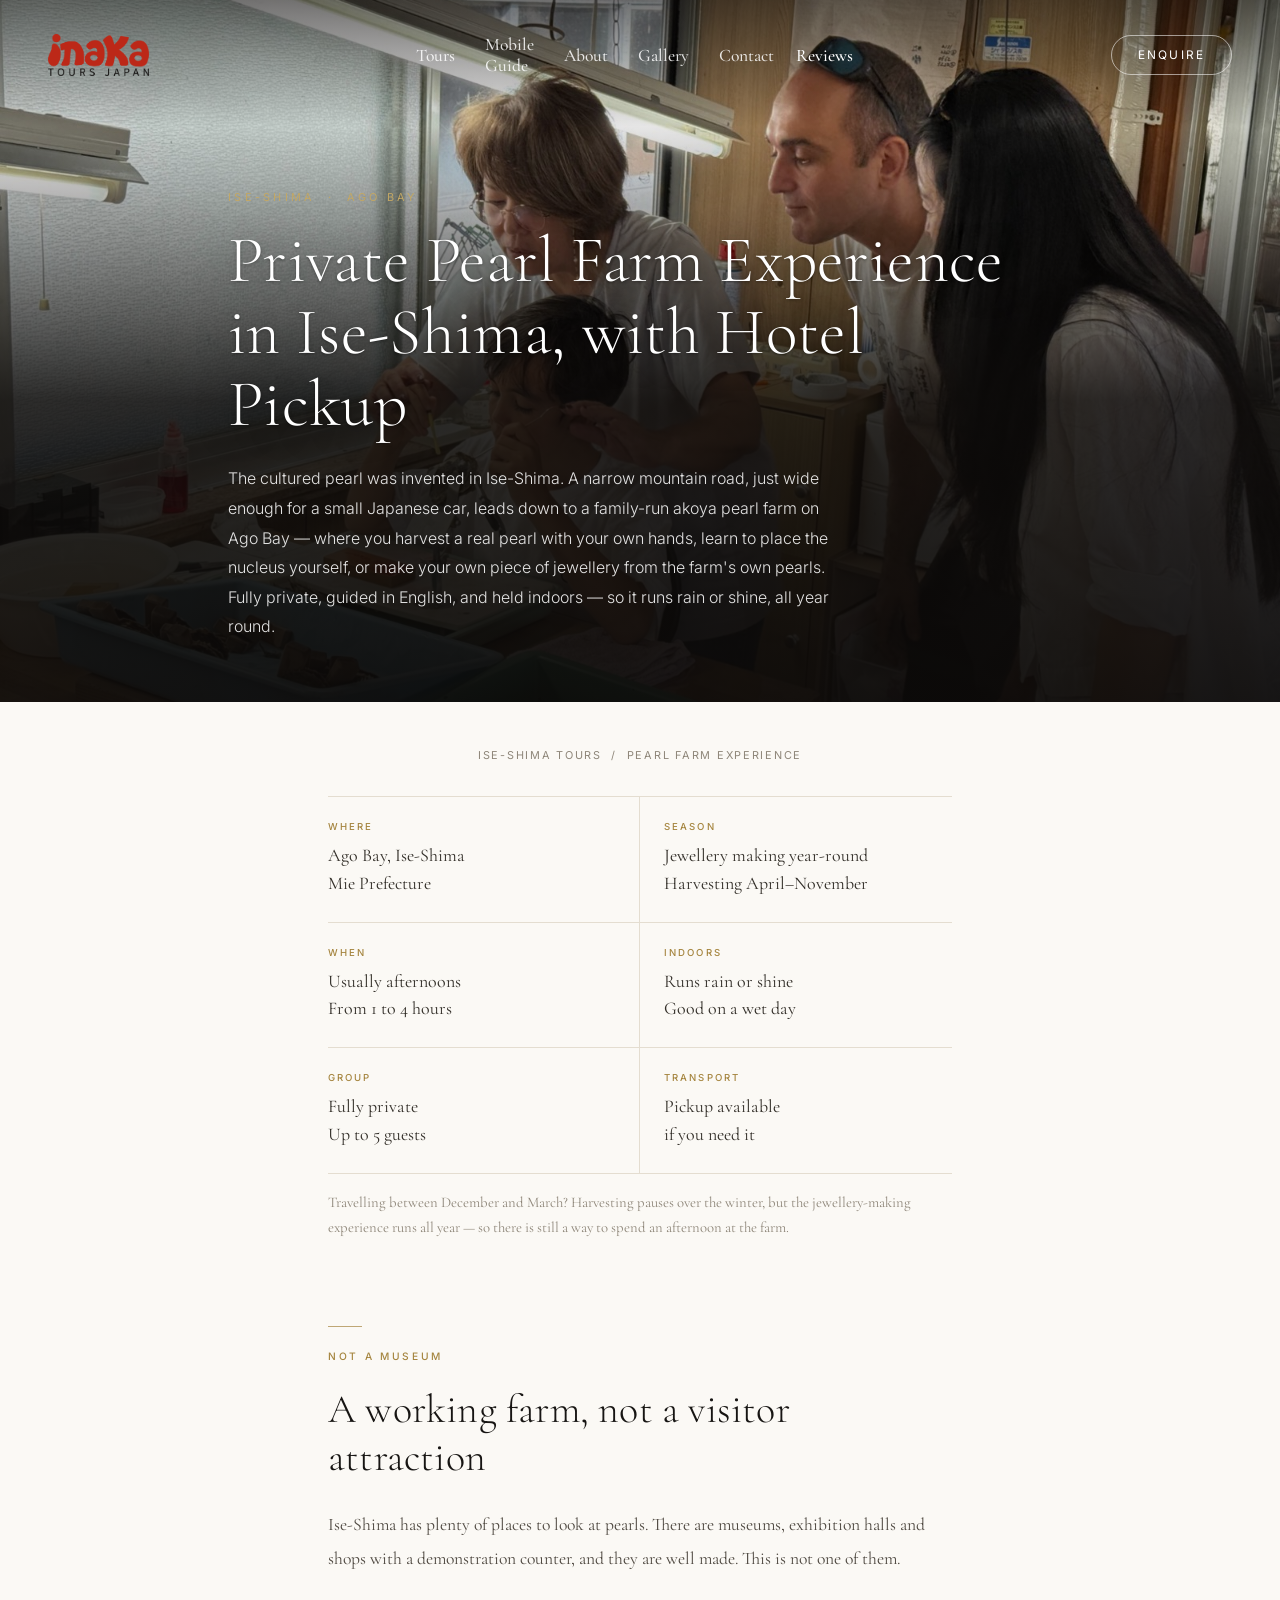
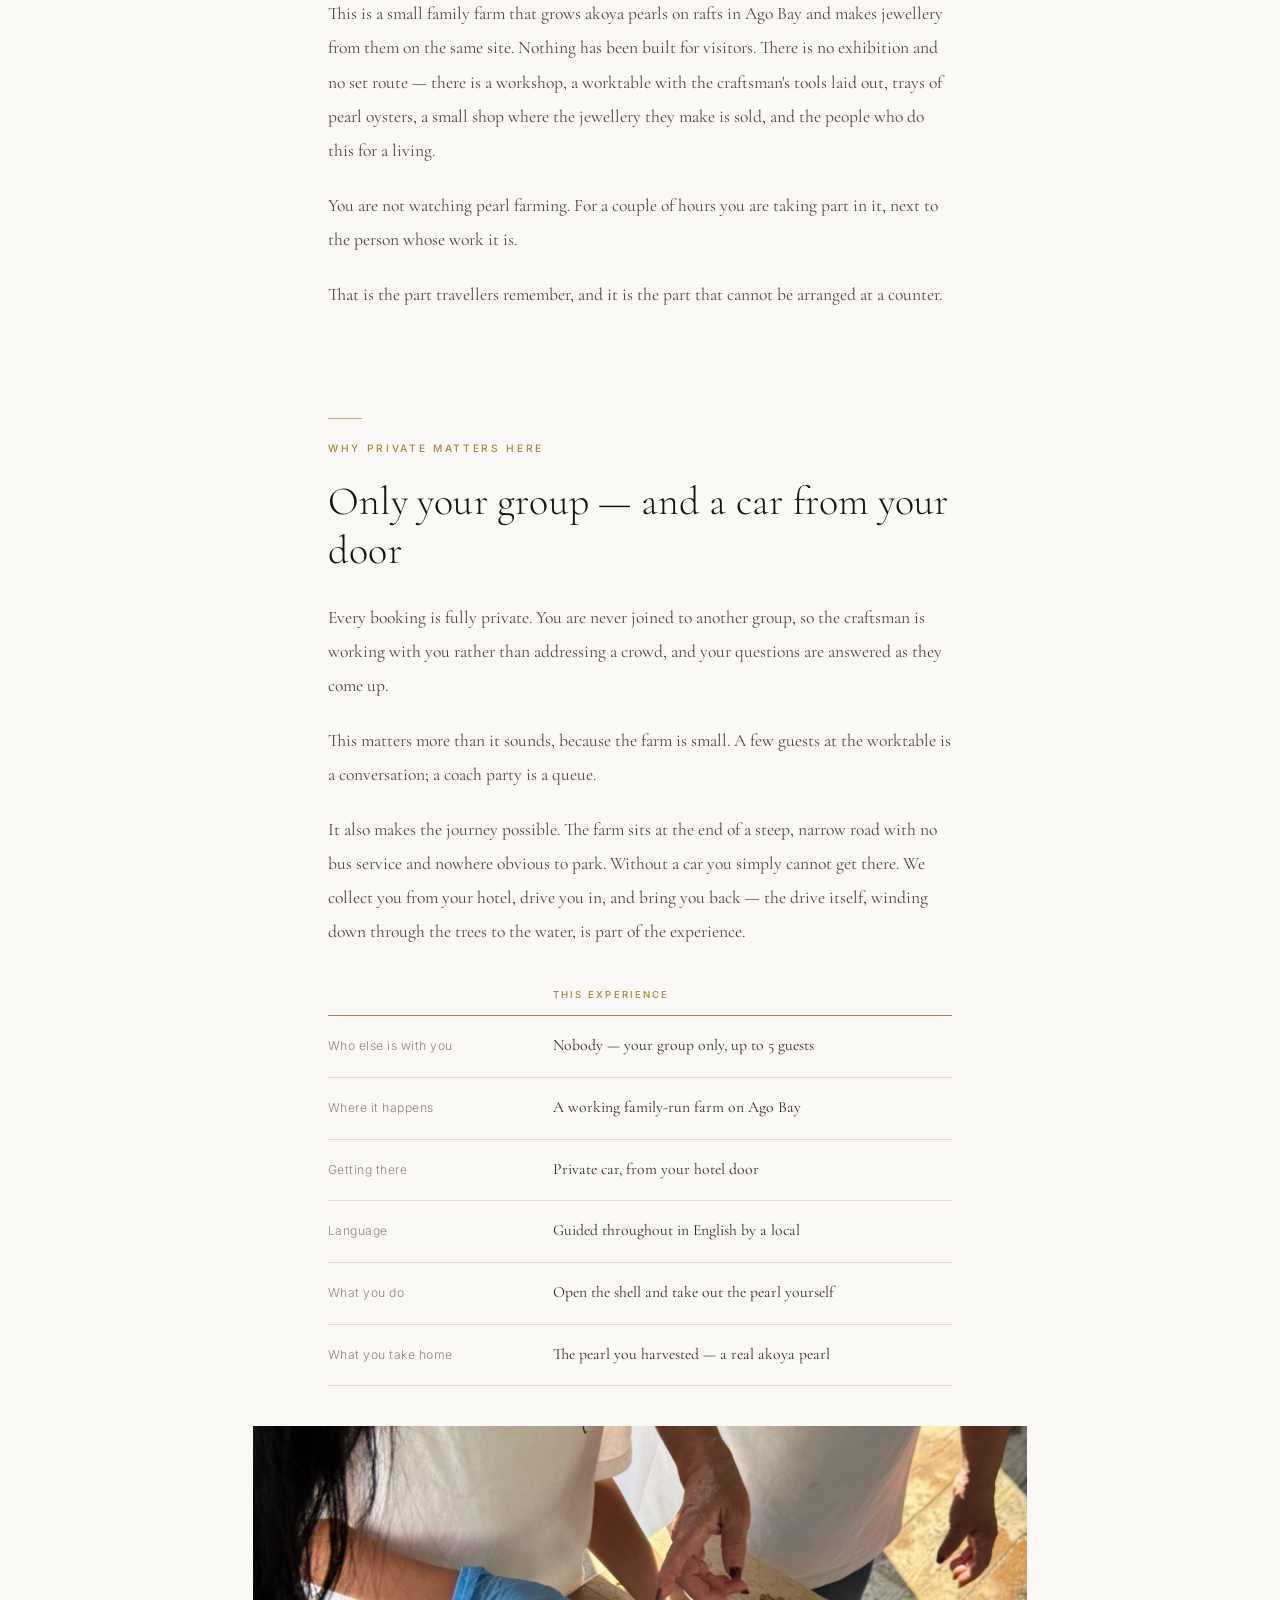
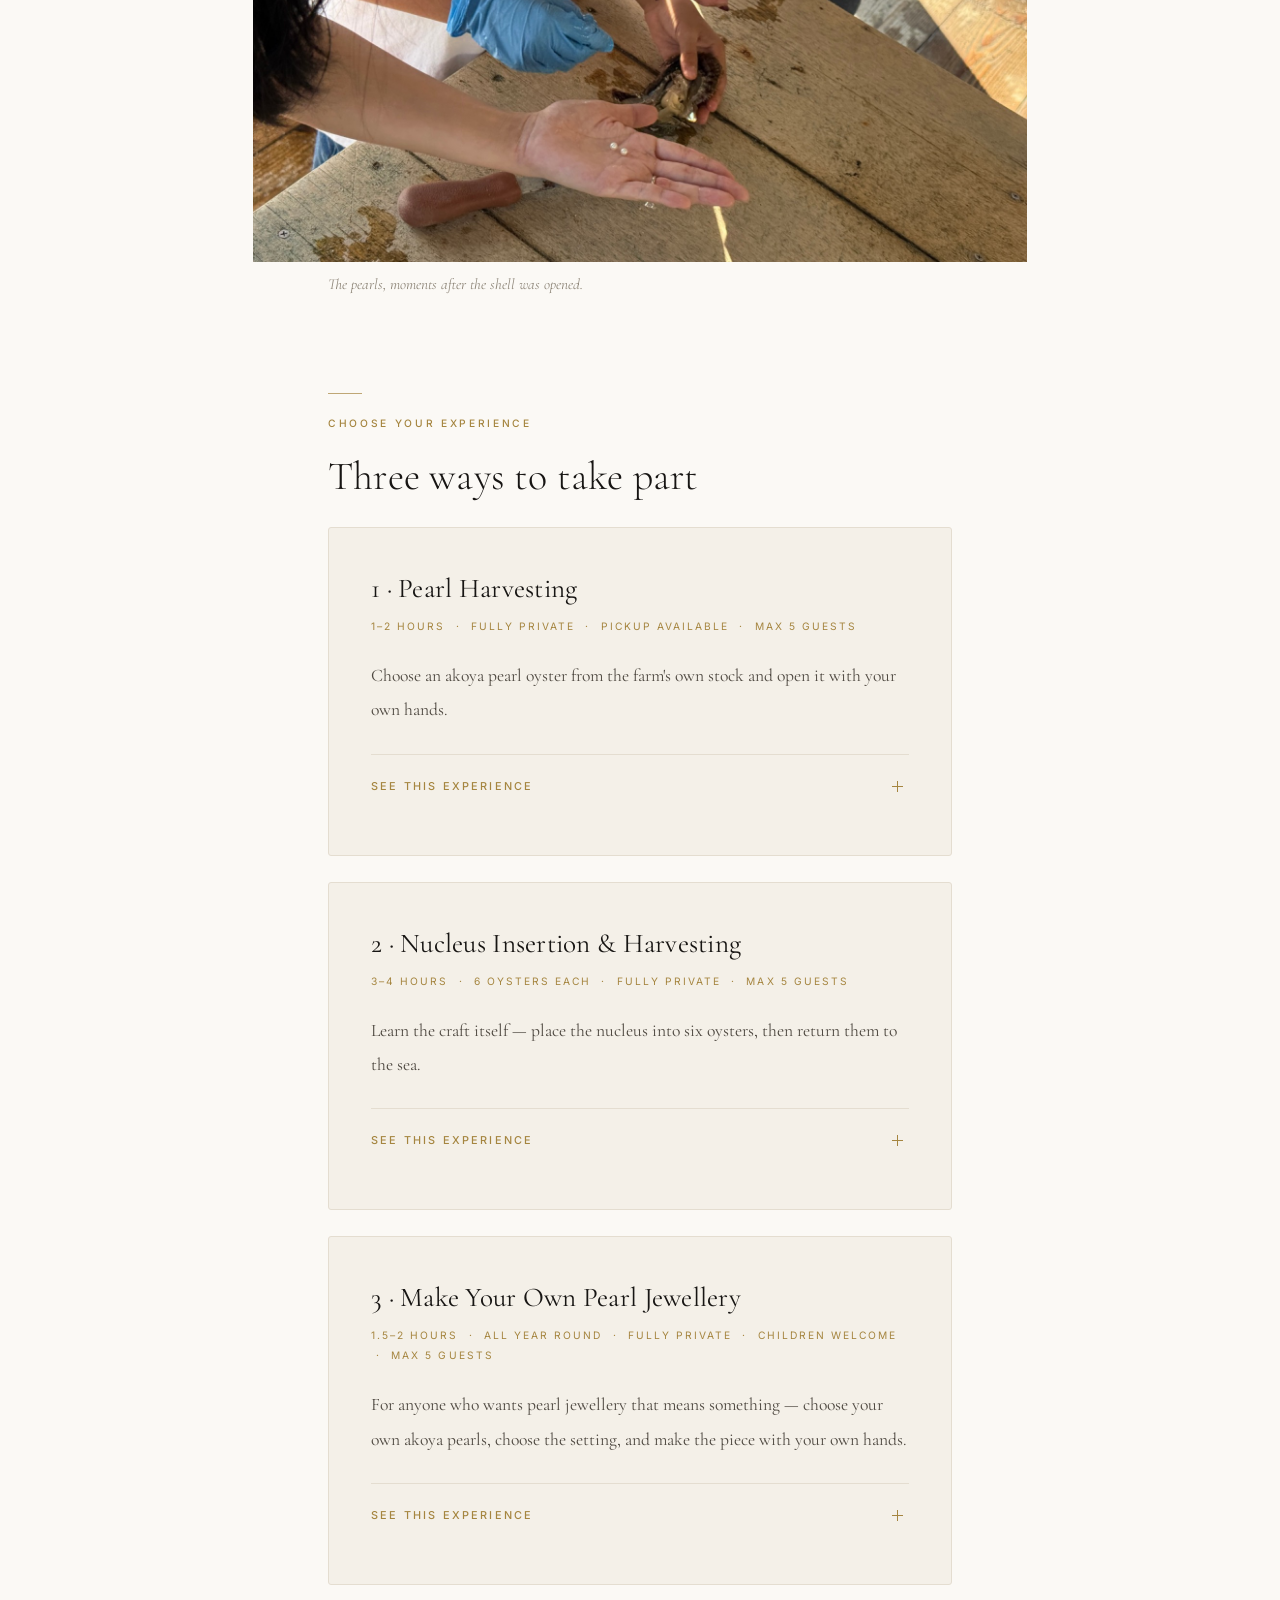
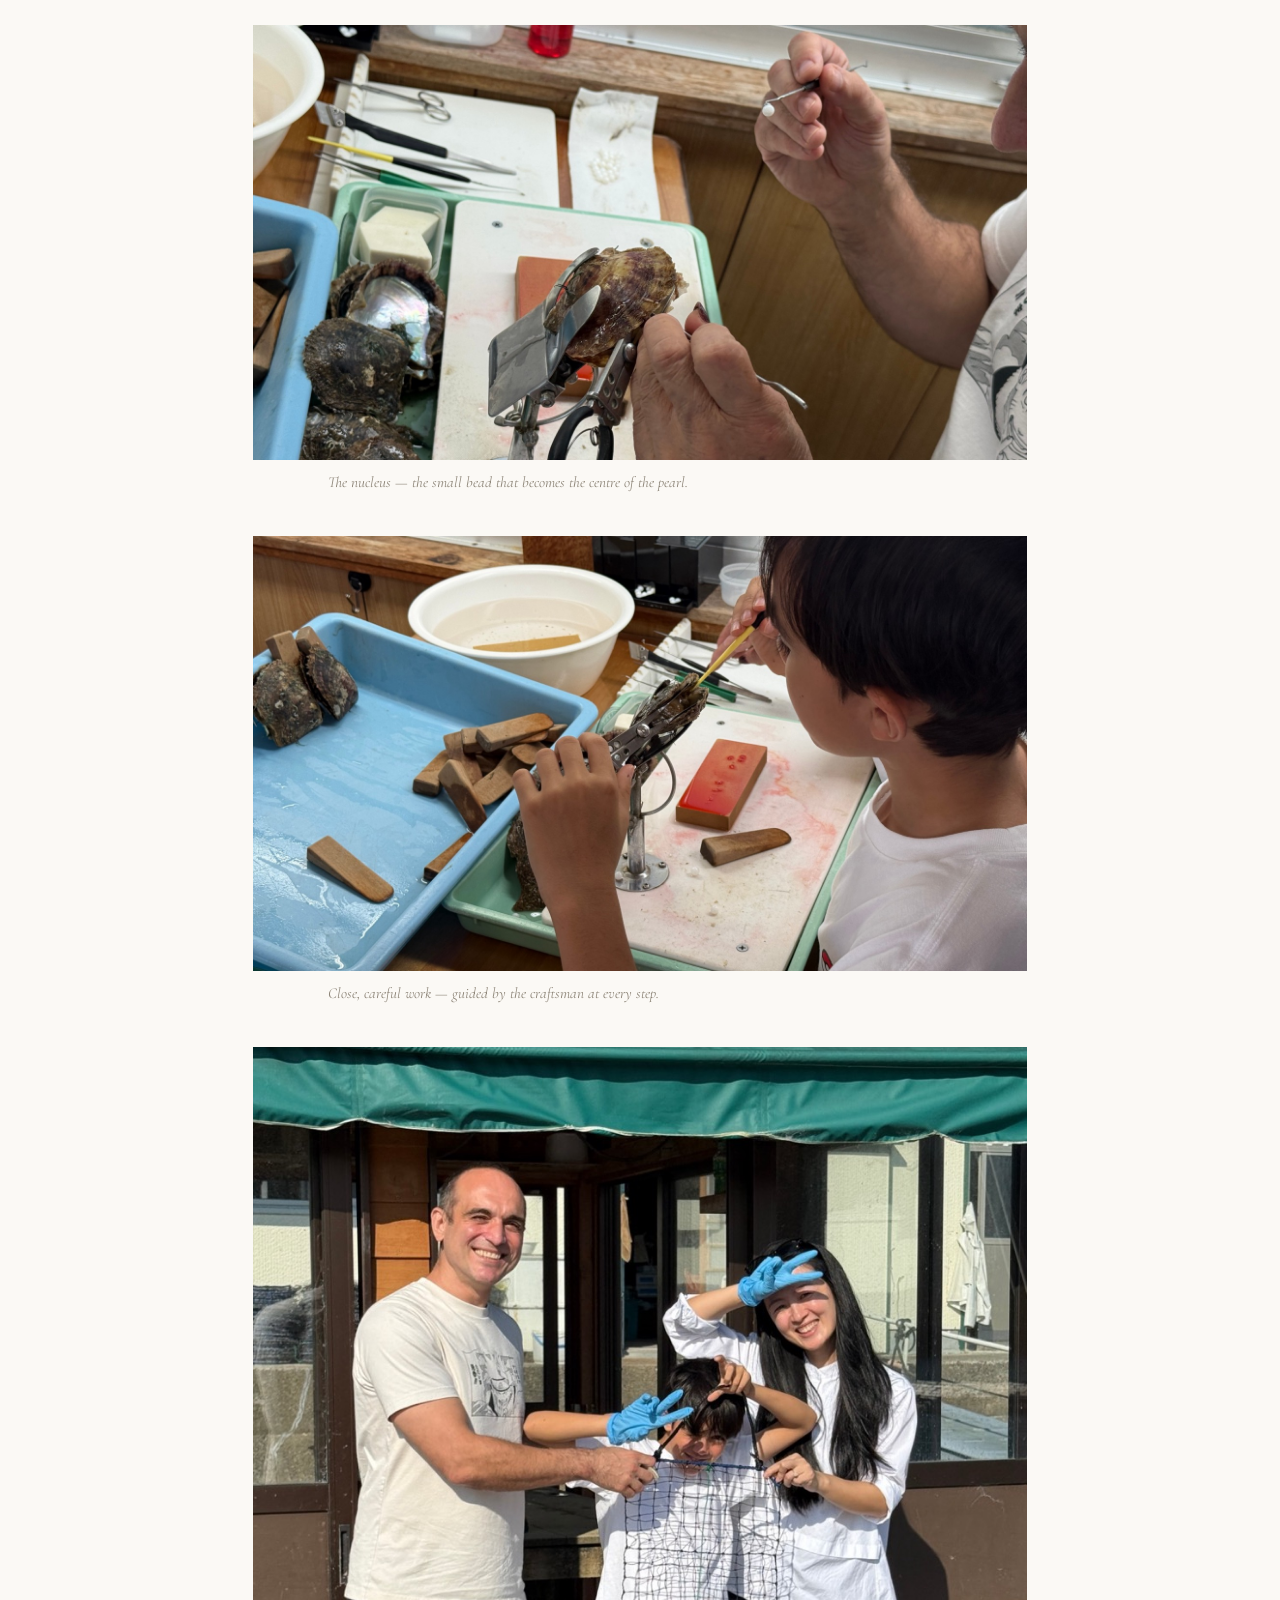
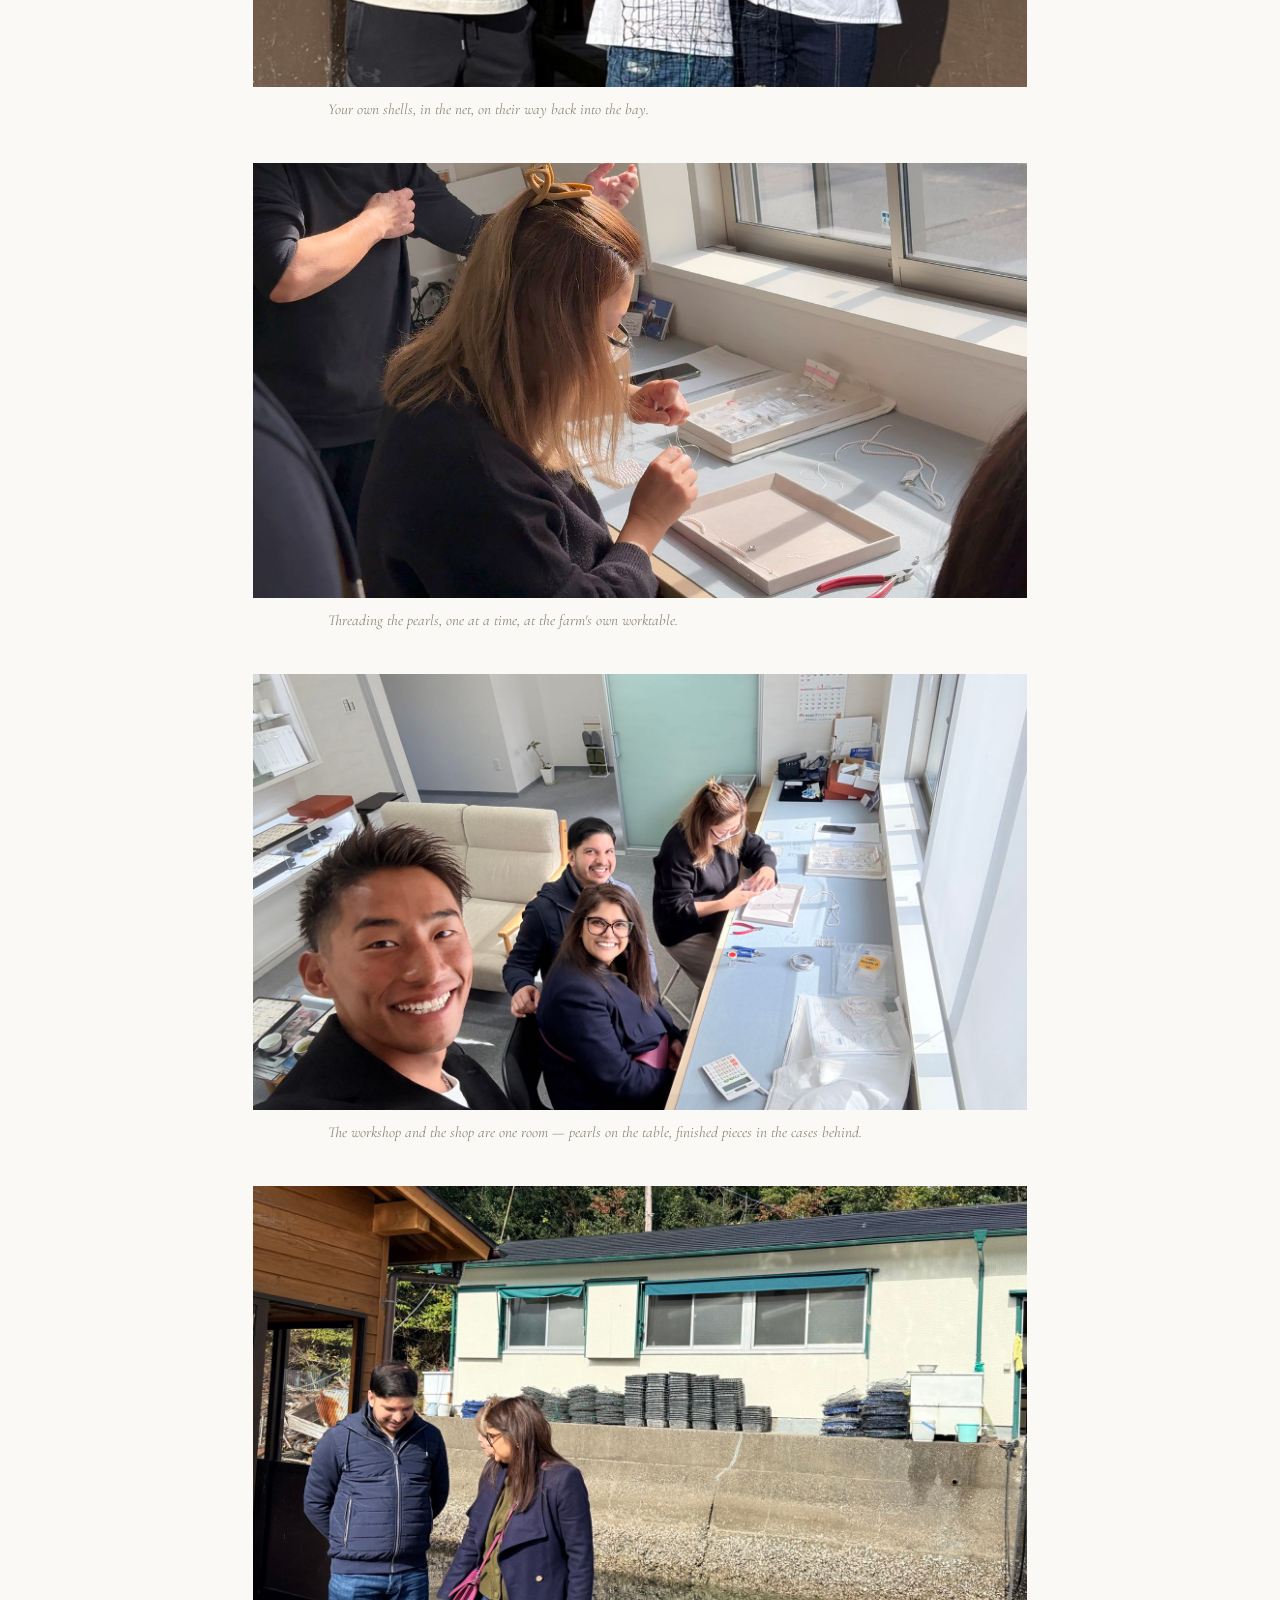
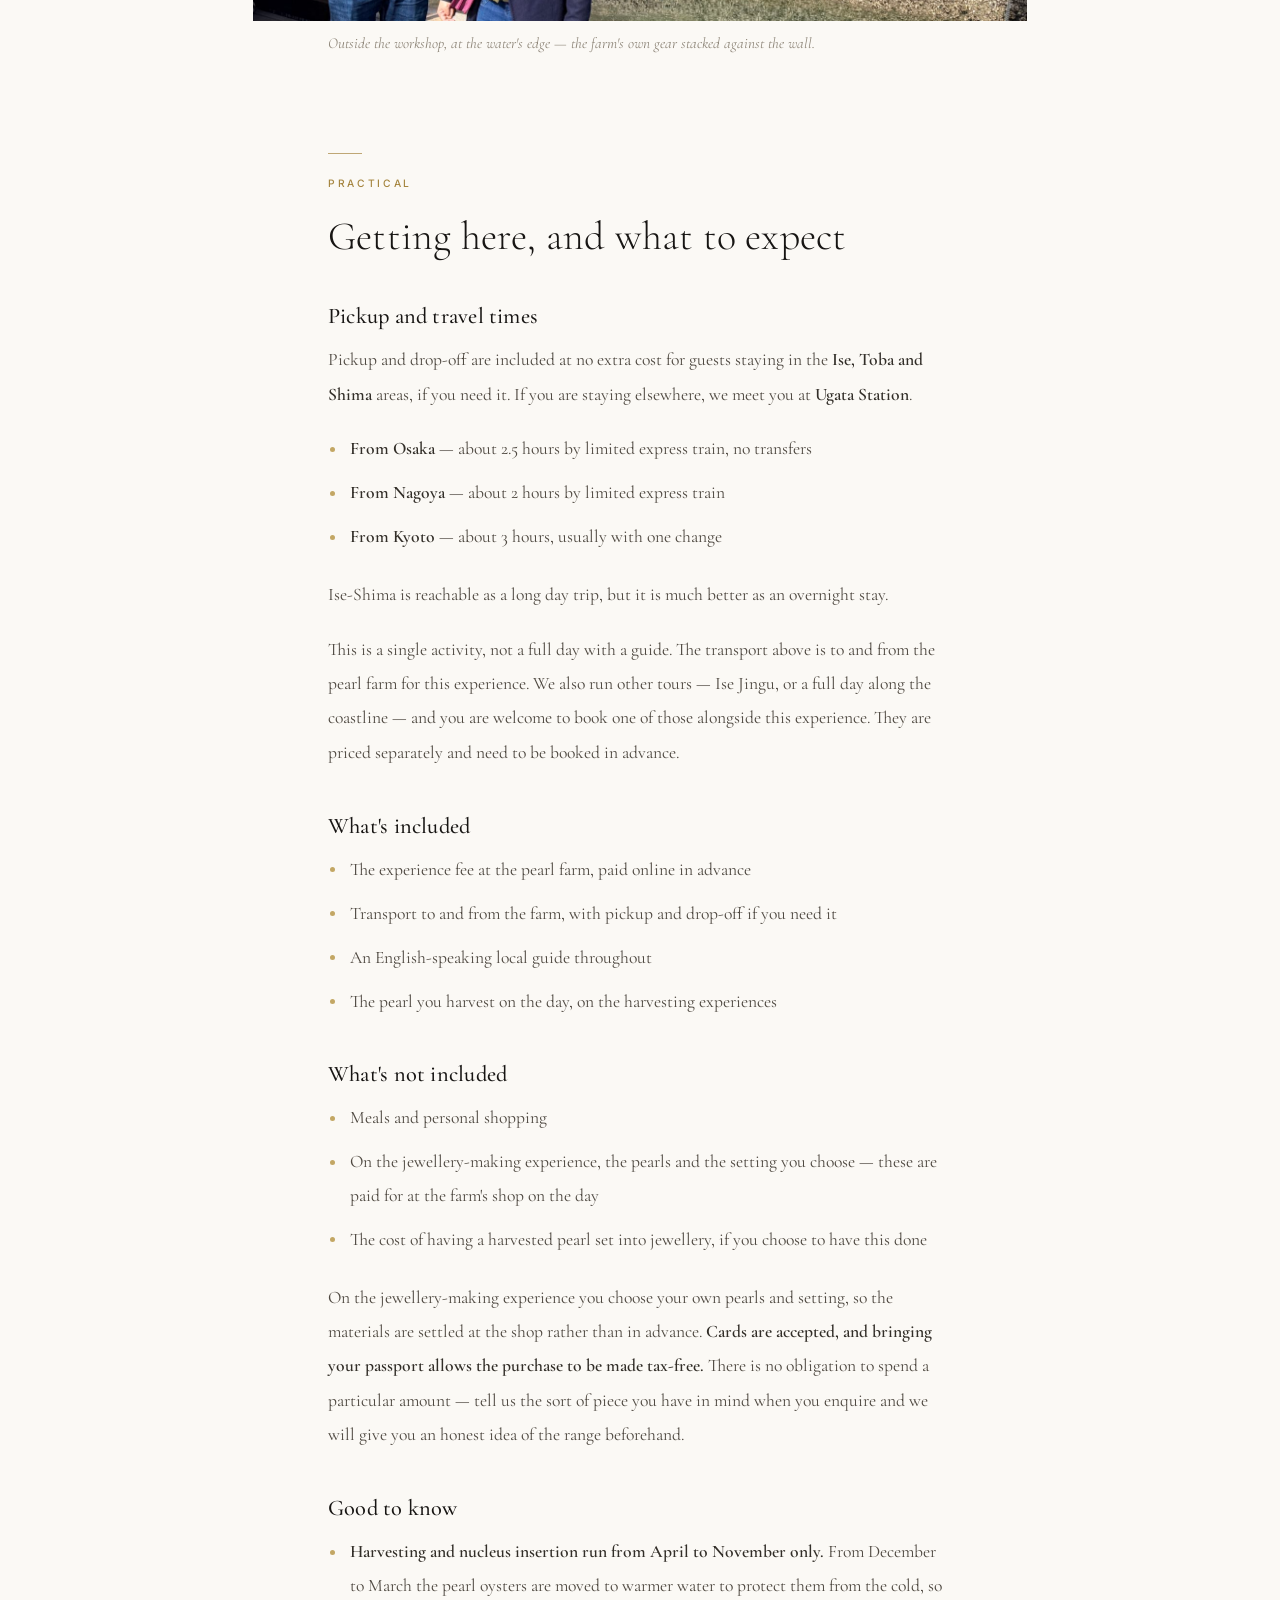
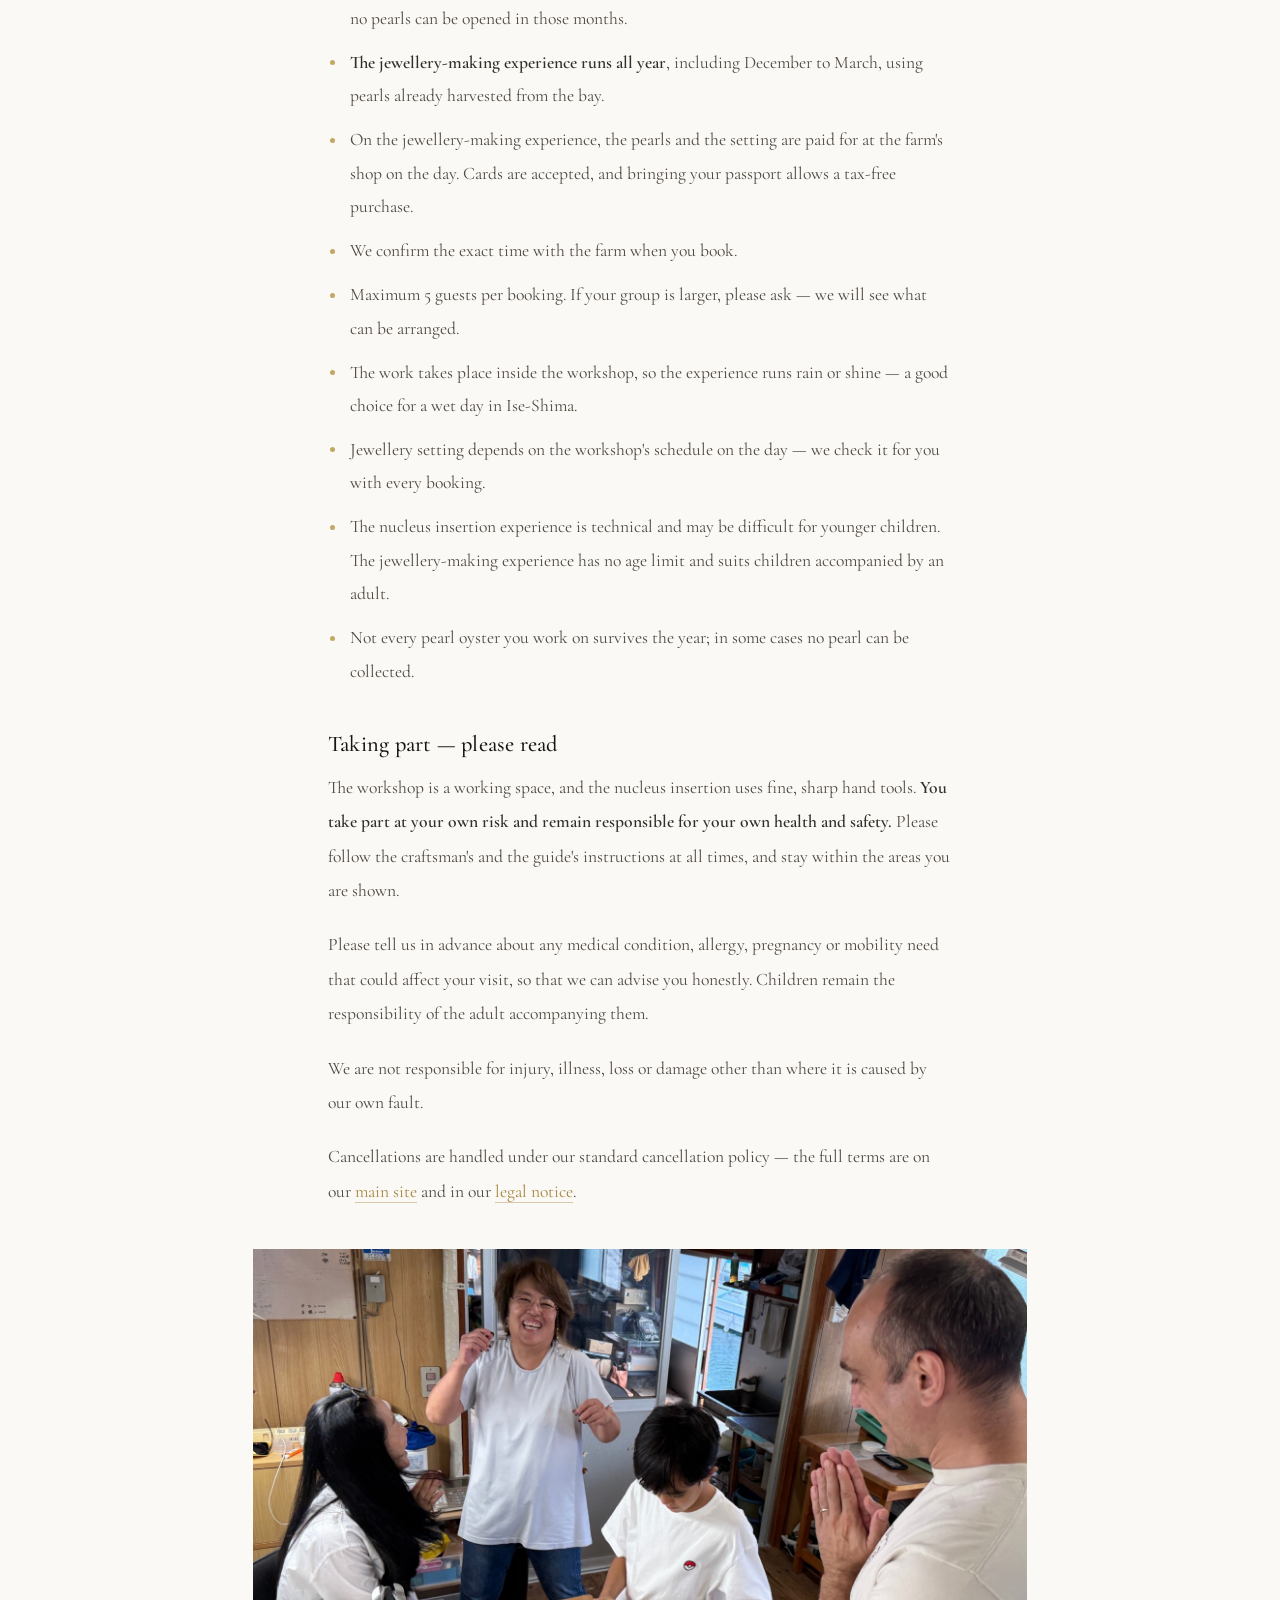
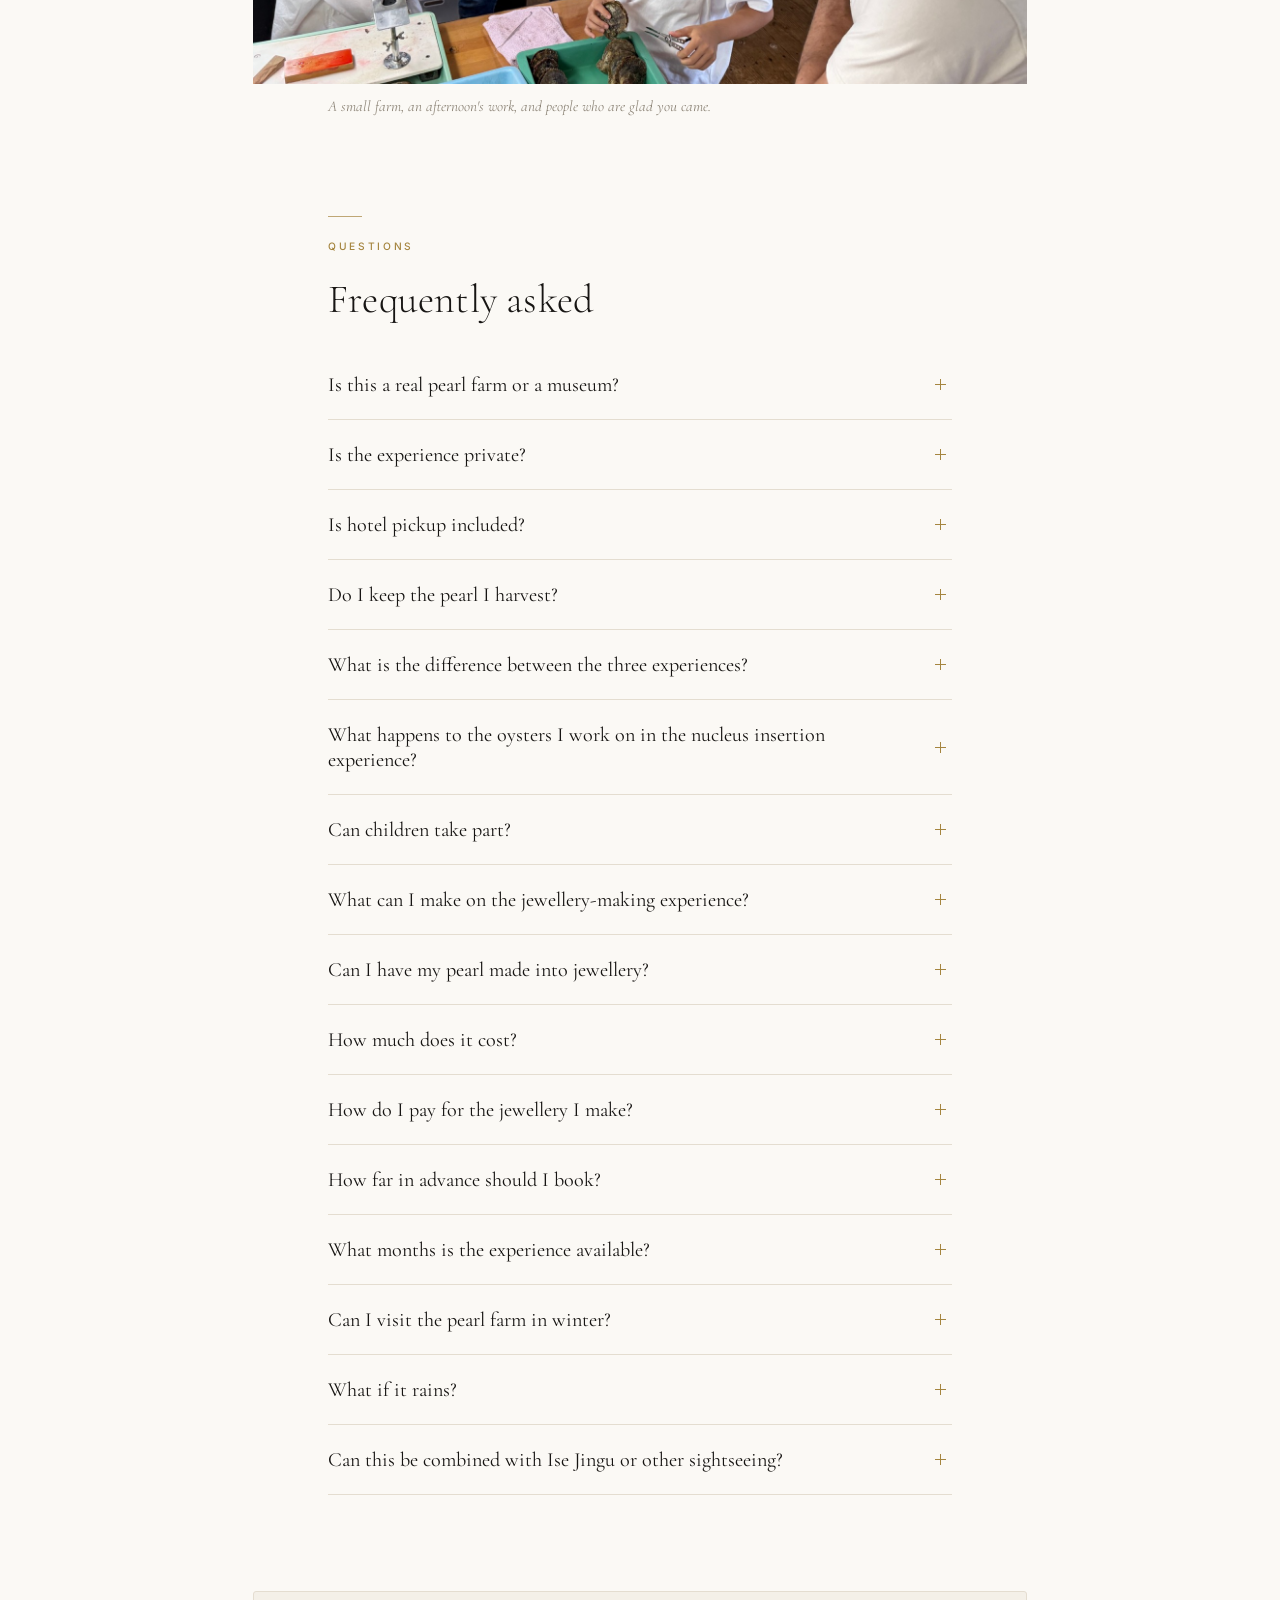
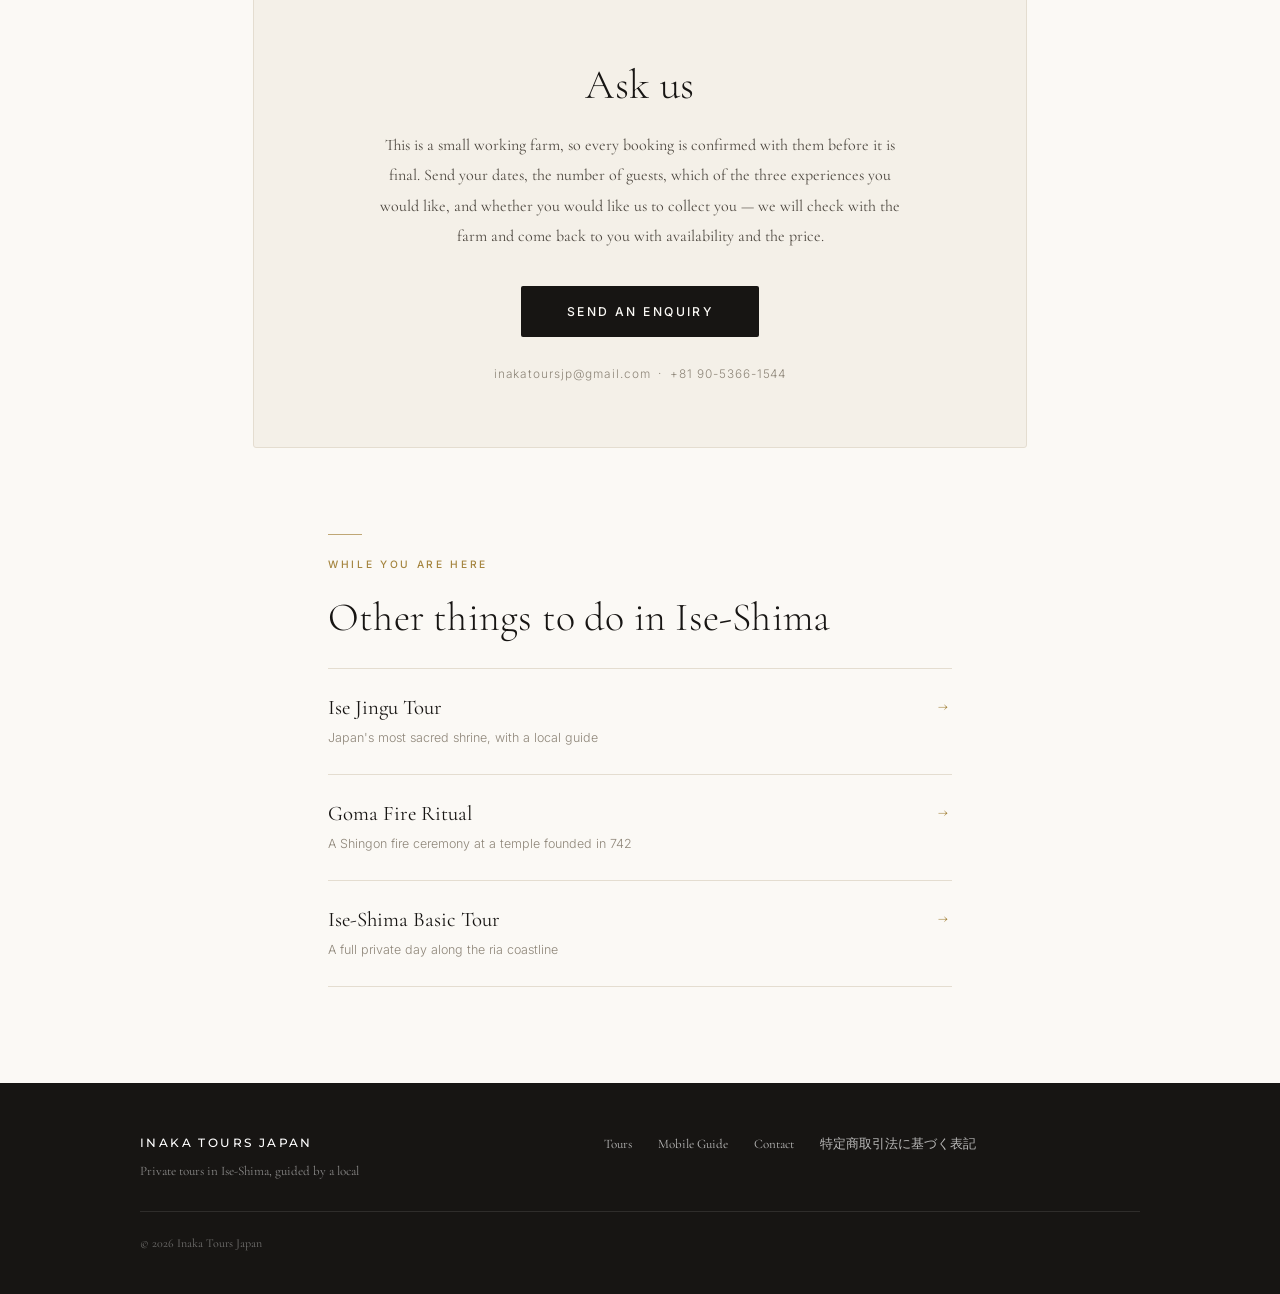
==== commit b1f876c4: "Add files via upload" ====
--- a/pearl-farm-experience-ise-shima/index.html
+++ b/pearl-farm-experience-ise-shima/index.html
@@ -333,6 +333,12 @@
       max-width: none; height: auto; max-height: 520px; object-fit: cover;
     }
     .p-photo.tall { max-height: 640px; object-position: center 35%; }
+    /* 動画も写真と同じ見え方に揃える。既定では静止画を出し、
+       再生できる環境に入ったときだけ動画に差し替える。 */
+    video.p-photo { background: #e9e3d6; }
+    video.p-media { display: none; }
+    .p-media-wrap.video-ready video.p-media { display: block; }
+    .p-media-wrap.video-ready .p-media-fallback { display: none; }
     /* 本文中のリンク。標準の青ではなくページの差し色に揃える */
     .p-section a.p-link {
       color: var(--gold); text-decoration: none;
@@ -704,6 +710,17 @@
              alt="Guests holding a net of akoya pearl oysters before returning them to Ago Bay for about a year" />
         <p class="p-cap">Your own shells, in the net, on their way back into the bay.</p>
 
+        <div class="p-media-wrap">
+          <video class="p-photo p-media" poster="/images/pearl-jewellery-making-poster.jpg"
+                 width="1280" height="720" muted loop playsinline preload="none"
+                 aria-hidden="true" tabindex="-1"
+                 data-src="/images/pearl-jewellery-making.mp4"></video>
+          <img class="p-photo p-media-fallback" src="/images/pearl-jewellery-making-poster.jpg"
+               width="1280" height="720" loading="lazy" decoding="async"
+               alt="A craftsman threading akoya pearls into a necklace at a family-run pearl farm workshop in Ise-Shima, Mie, Japan" />
+        </div>
+        <p class="p-cap">Threading the pearls, one at a time, at the farm's own worktable.</p>
+
         <img class="p-photo" src="/images/pearl-jewellery-workshop.jpg" width="1600" height="900" loading="lazy"
              alt="Guests making akoya pearl jewellery with the craftsman at a family-run pearl farm workshop in Ise-Shima, Mie, Japan" />
         <p class="p-cap">The workshop and the shop are one room — pearls on the table, finished pieces in the cases behind.</p>
@@ -857,6 +874,29 @@
 
   <script>
     document.getElementById('footer-year').textContent = new Date().getFullYear();
+
+    // ジュエリー制作の動画：画面に入ってから読み込んで再生し、離れたら止める。
+    // 読み込めない・自動再生が許されない環境では静止画のままにする。
+    // 音も字幕もない短い映像なので、トップページのツアーカードと同じ扱い。
+    (function () {
+      var wrap = document.querySelector('.p-media-wrap');
+      if (!wrap) return;
+      var v = wrap.querySelector('video.p-media');
+      if (!v || !('IntersectionObserver' in window)) return;
+      var io = new IntersectionObserver(function (entries) {
+        entries.forEach(function (e) {
+          if (!e.isIntersecting) { if (!v.paused) v.pause(); return; }
+          if (!v.src) {
+            v.src = v.dataset.src;
+            v.addEventListener('error', function () { wrap.classList.remove('video-ready'); });
+            wrap.classList.add('video-ready');
+          }
+          var p = v.play();
+          if (p && p.catch) p.catch(function () { wrap.classList.remove('video-ready'); });
+        });
+      }, { rootMargin: '200px' });
+      io.observe(wrap);
+    })();
   </script>
 </body>
 </html>
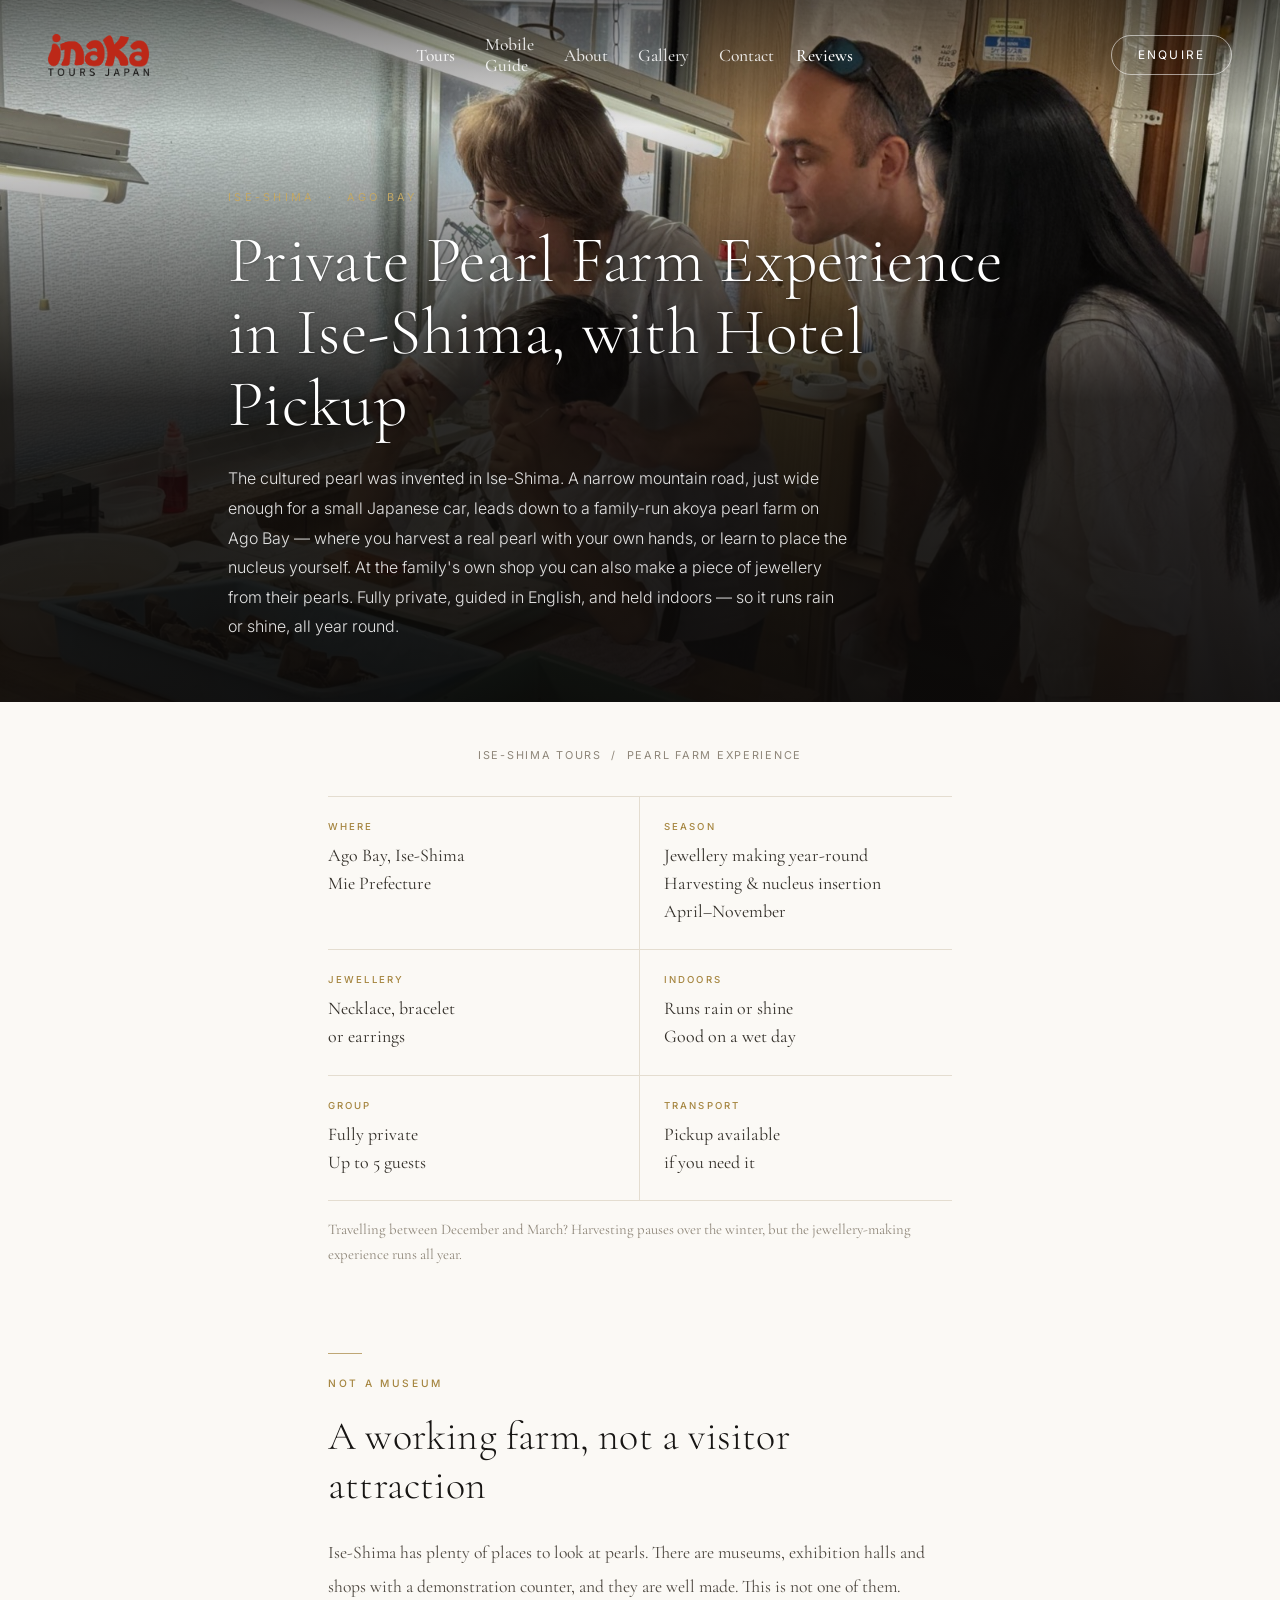
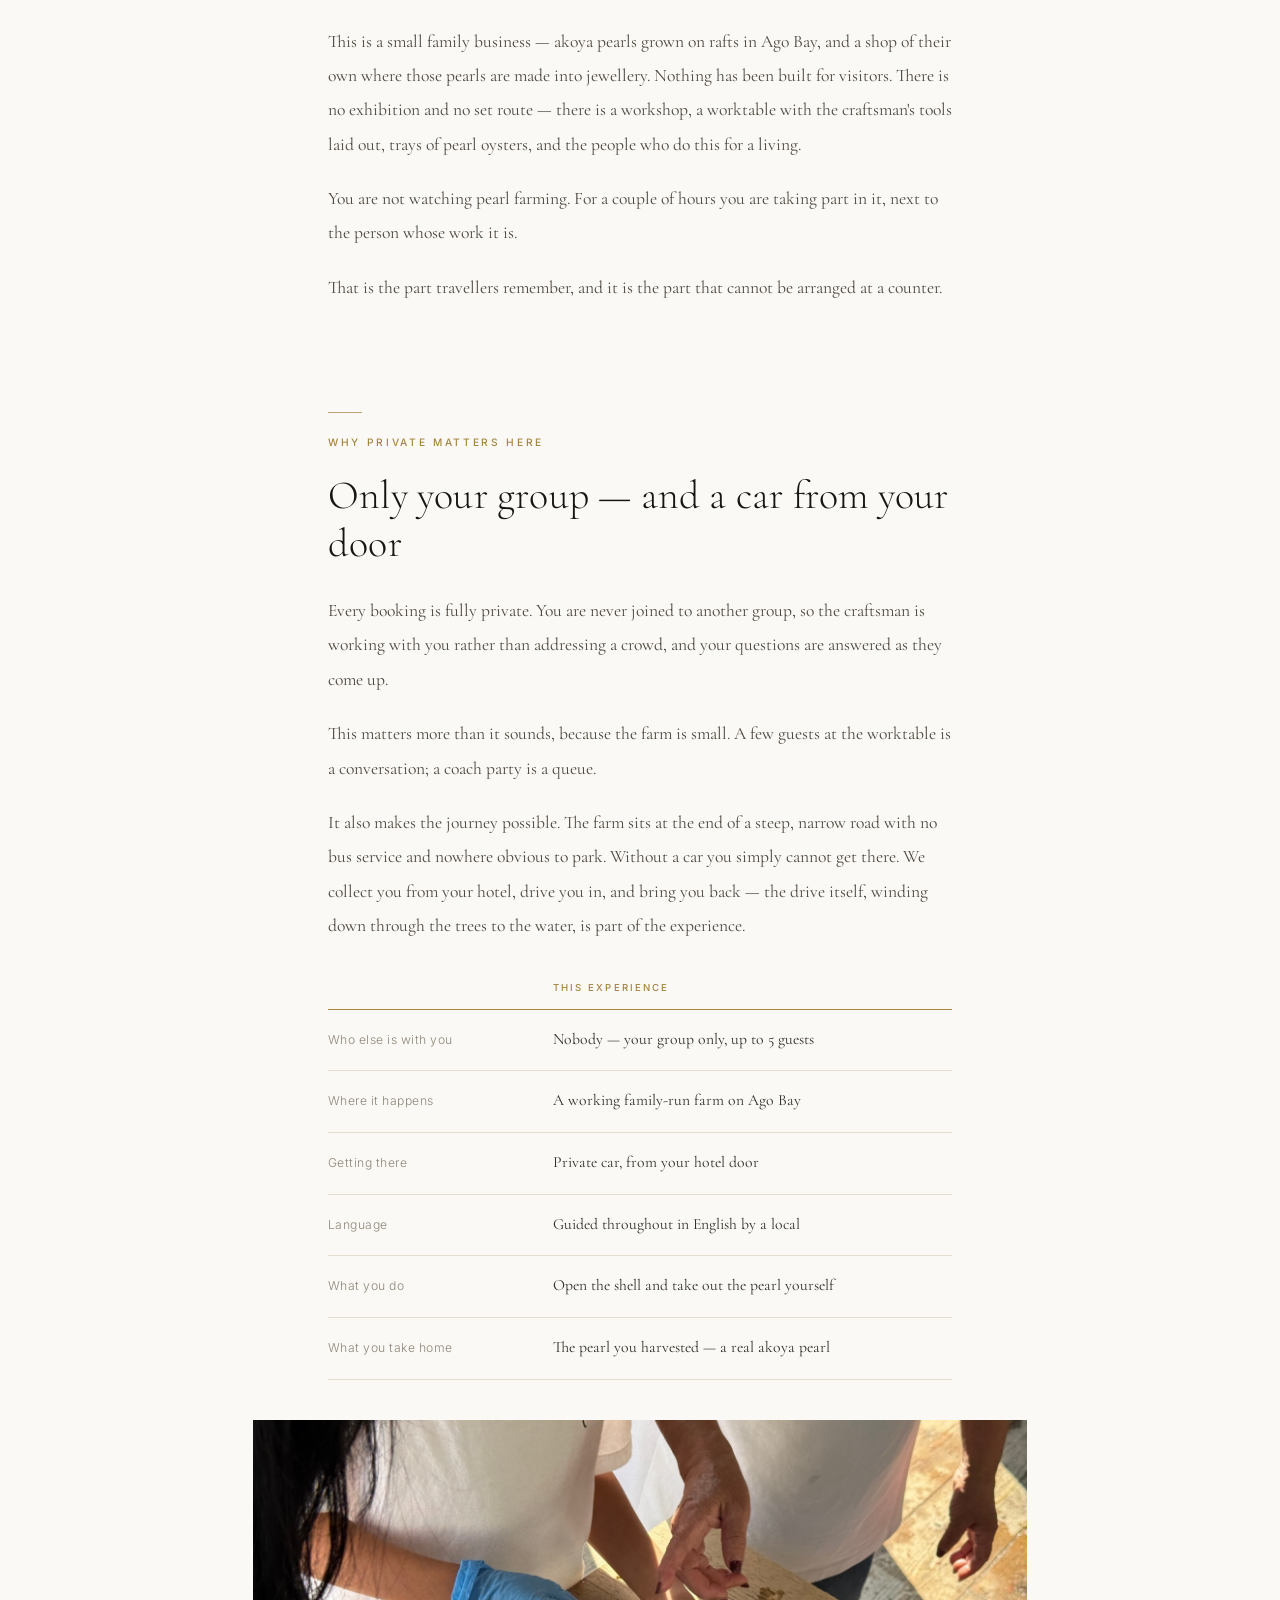
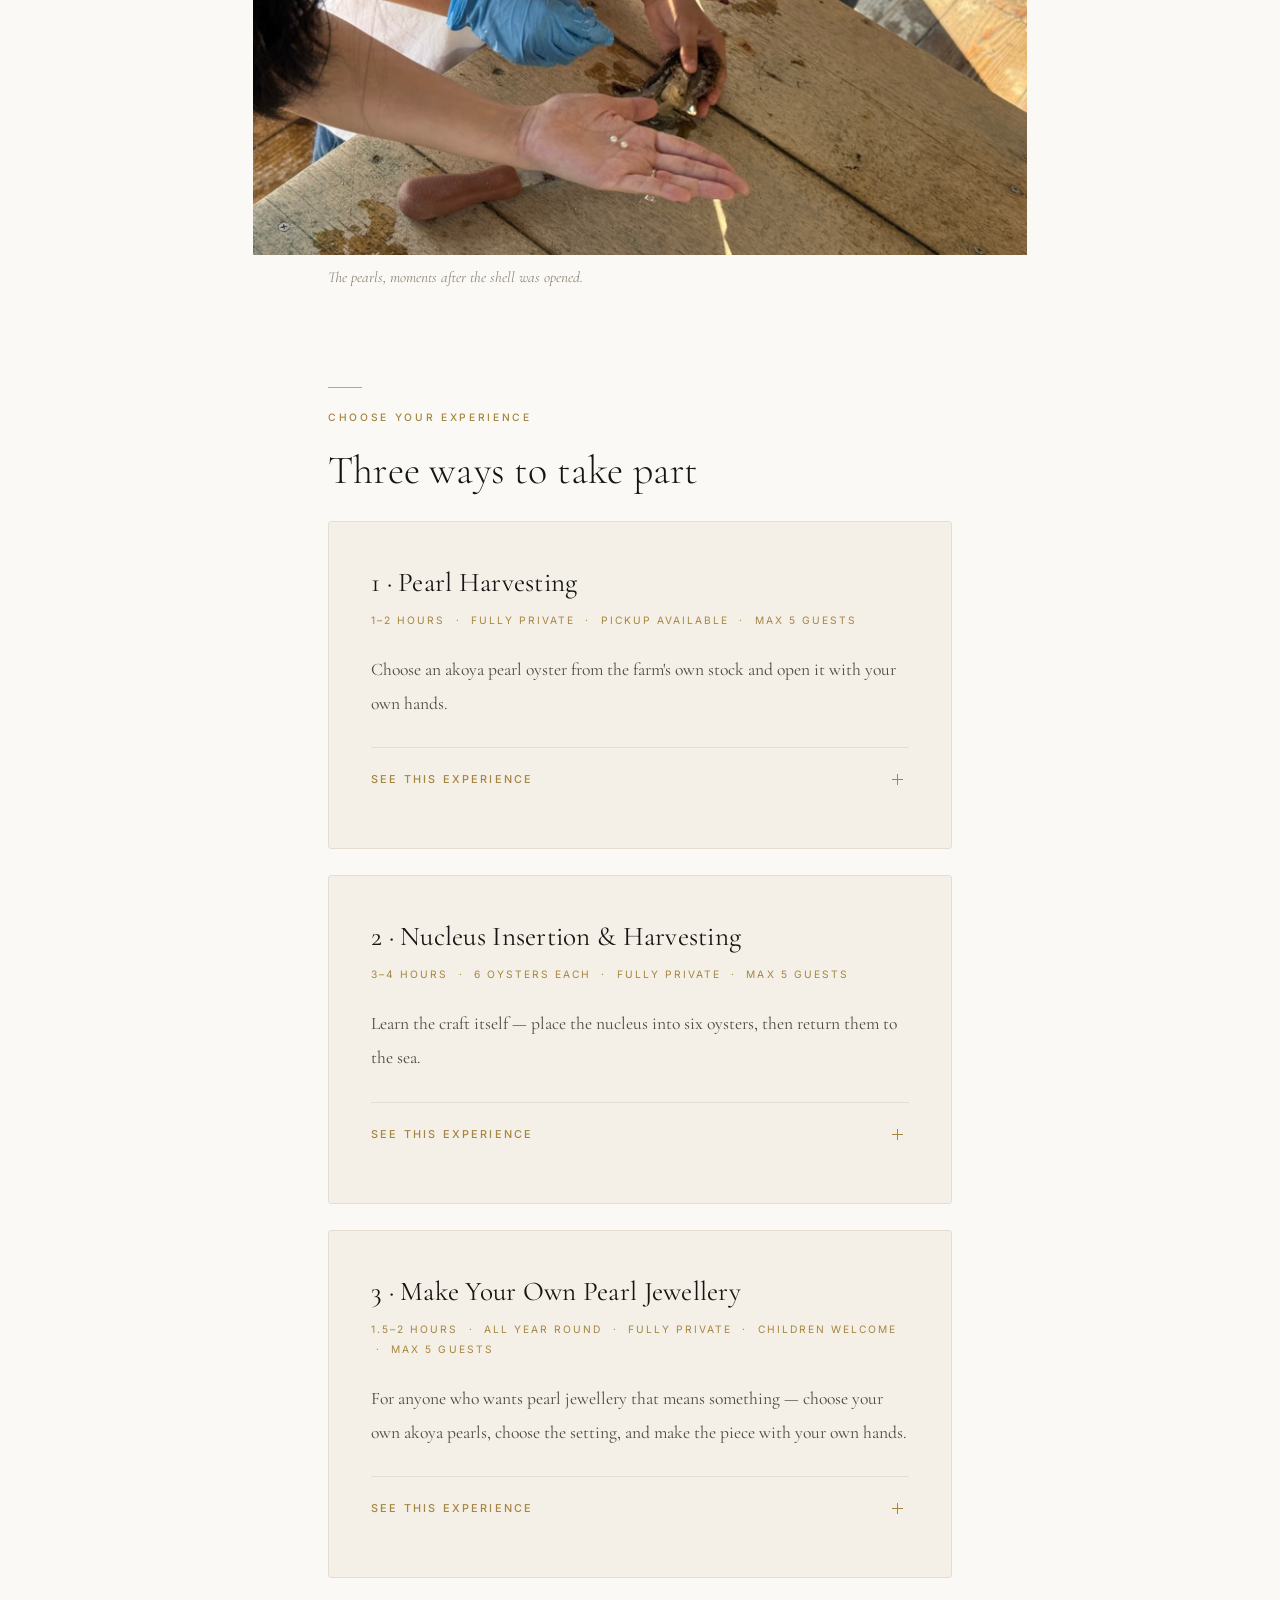
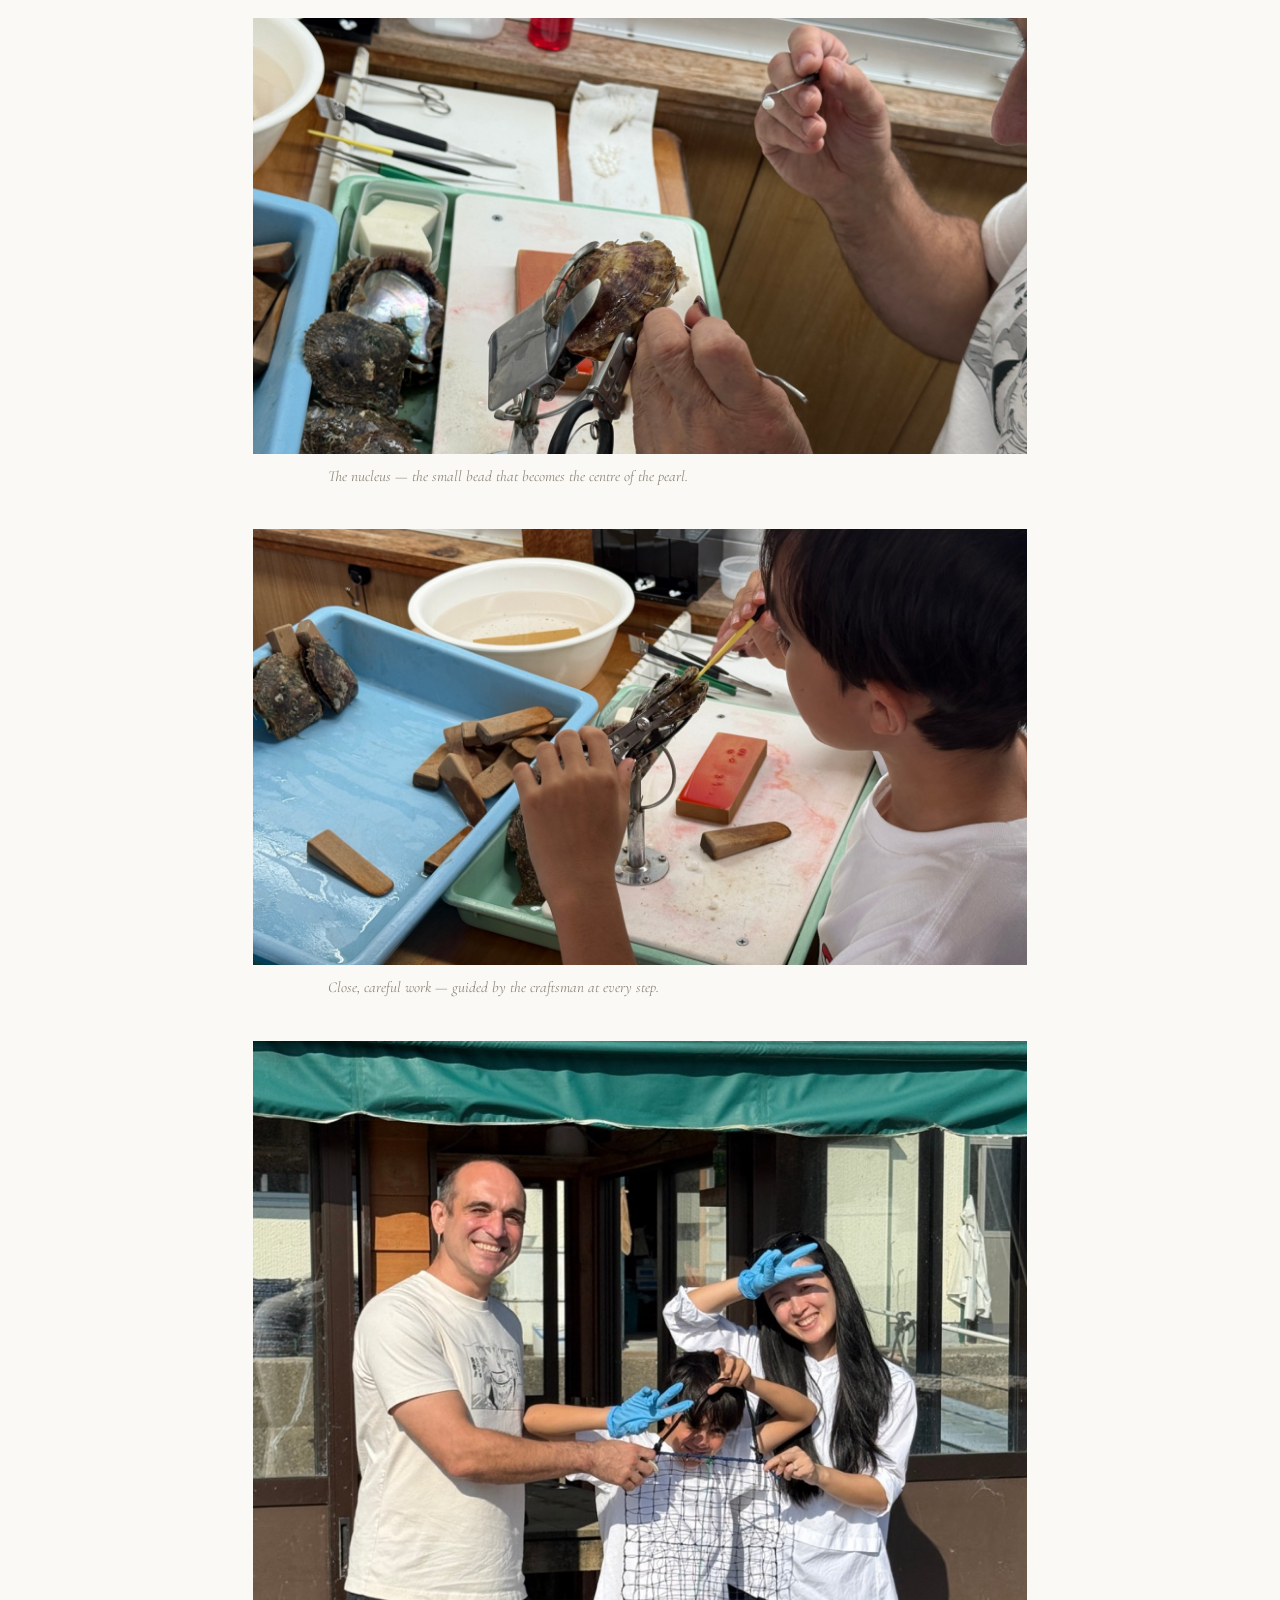
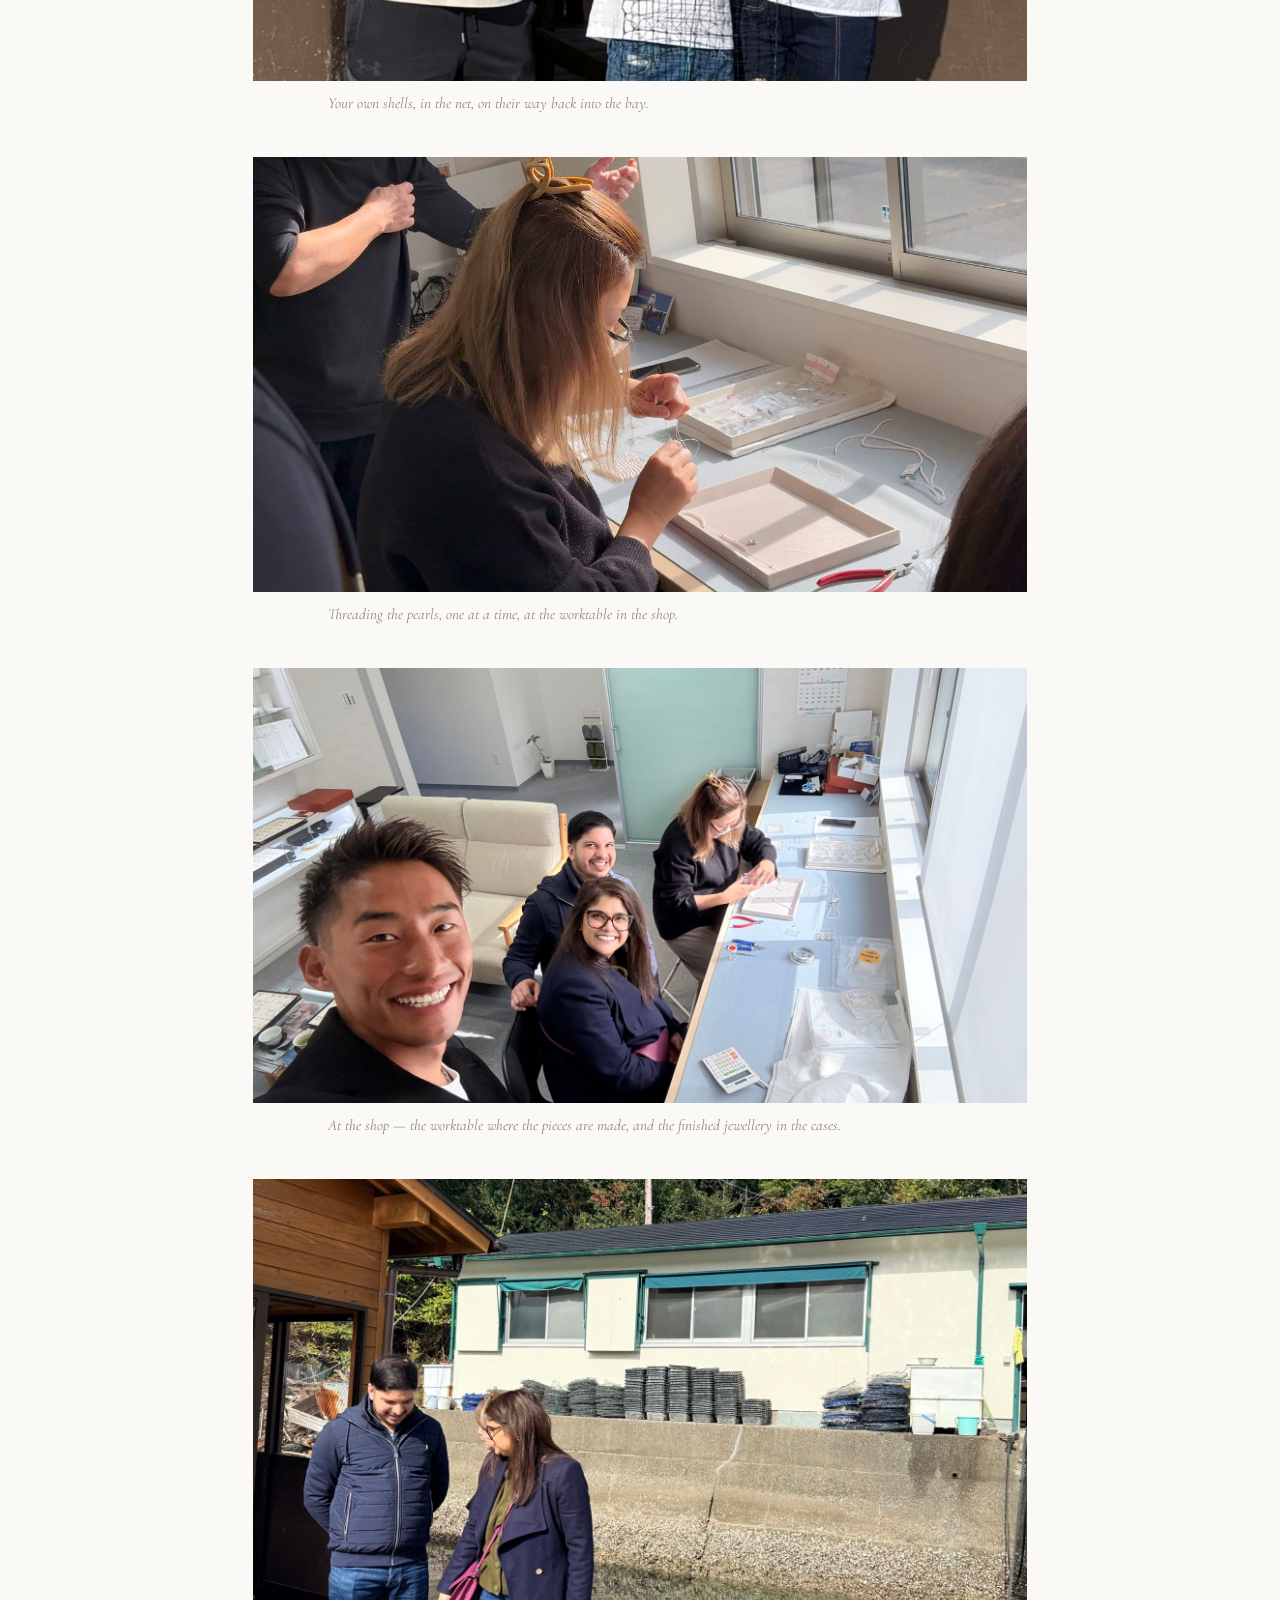
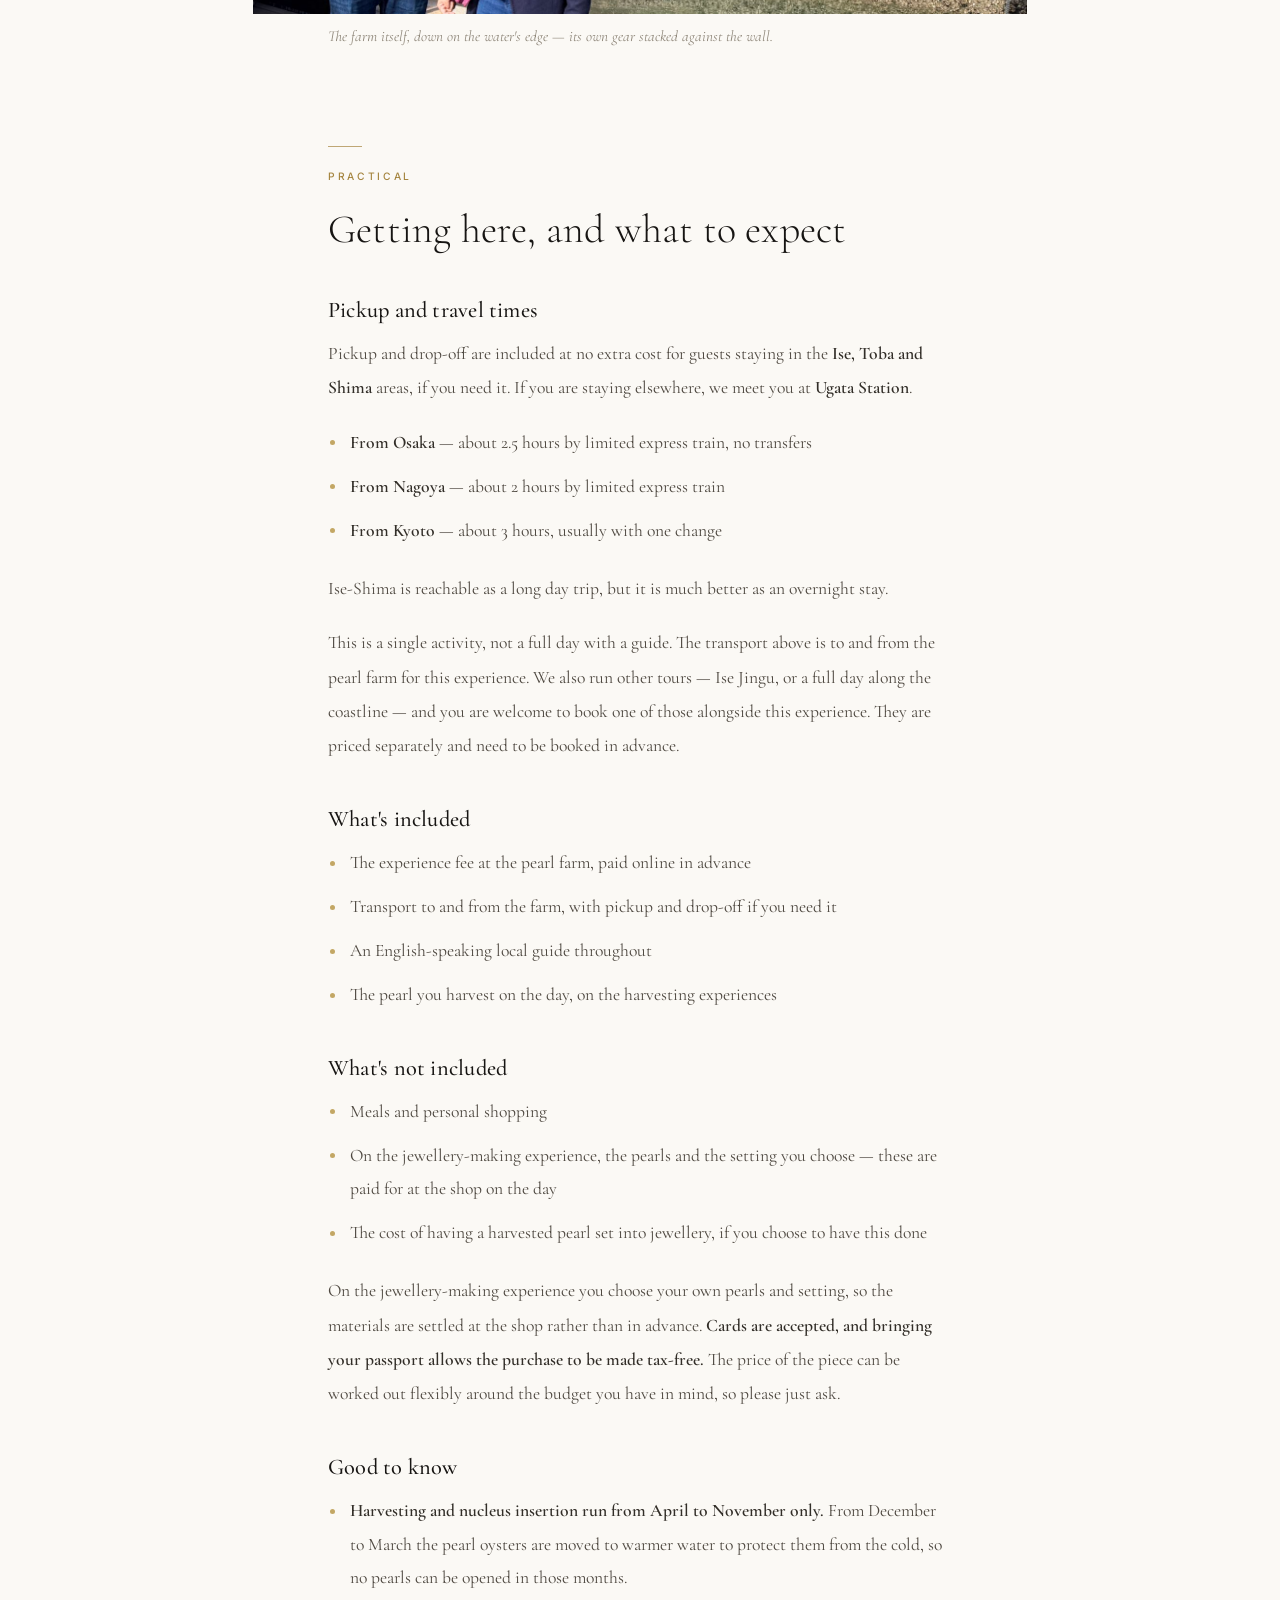
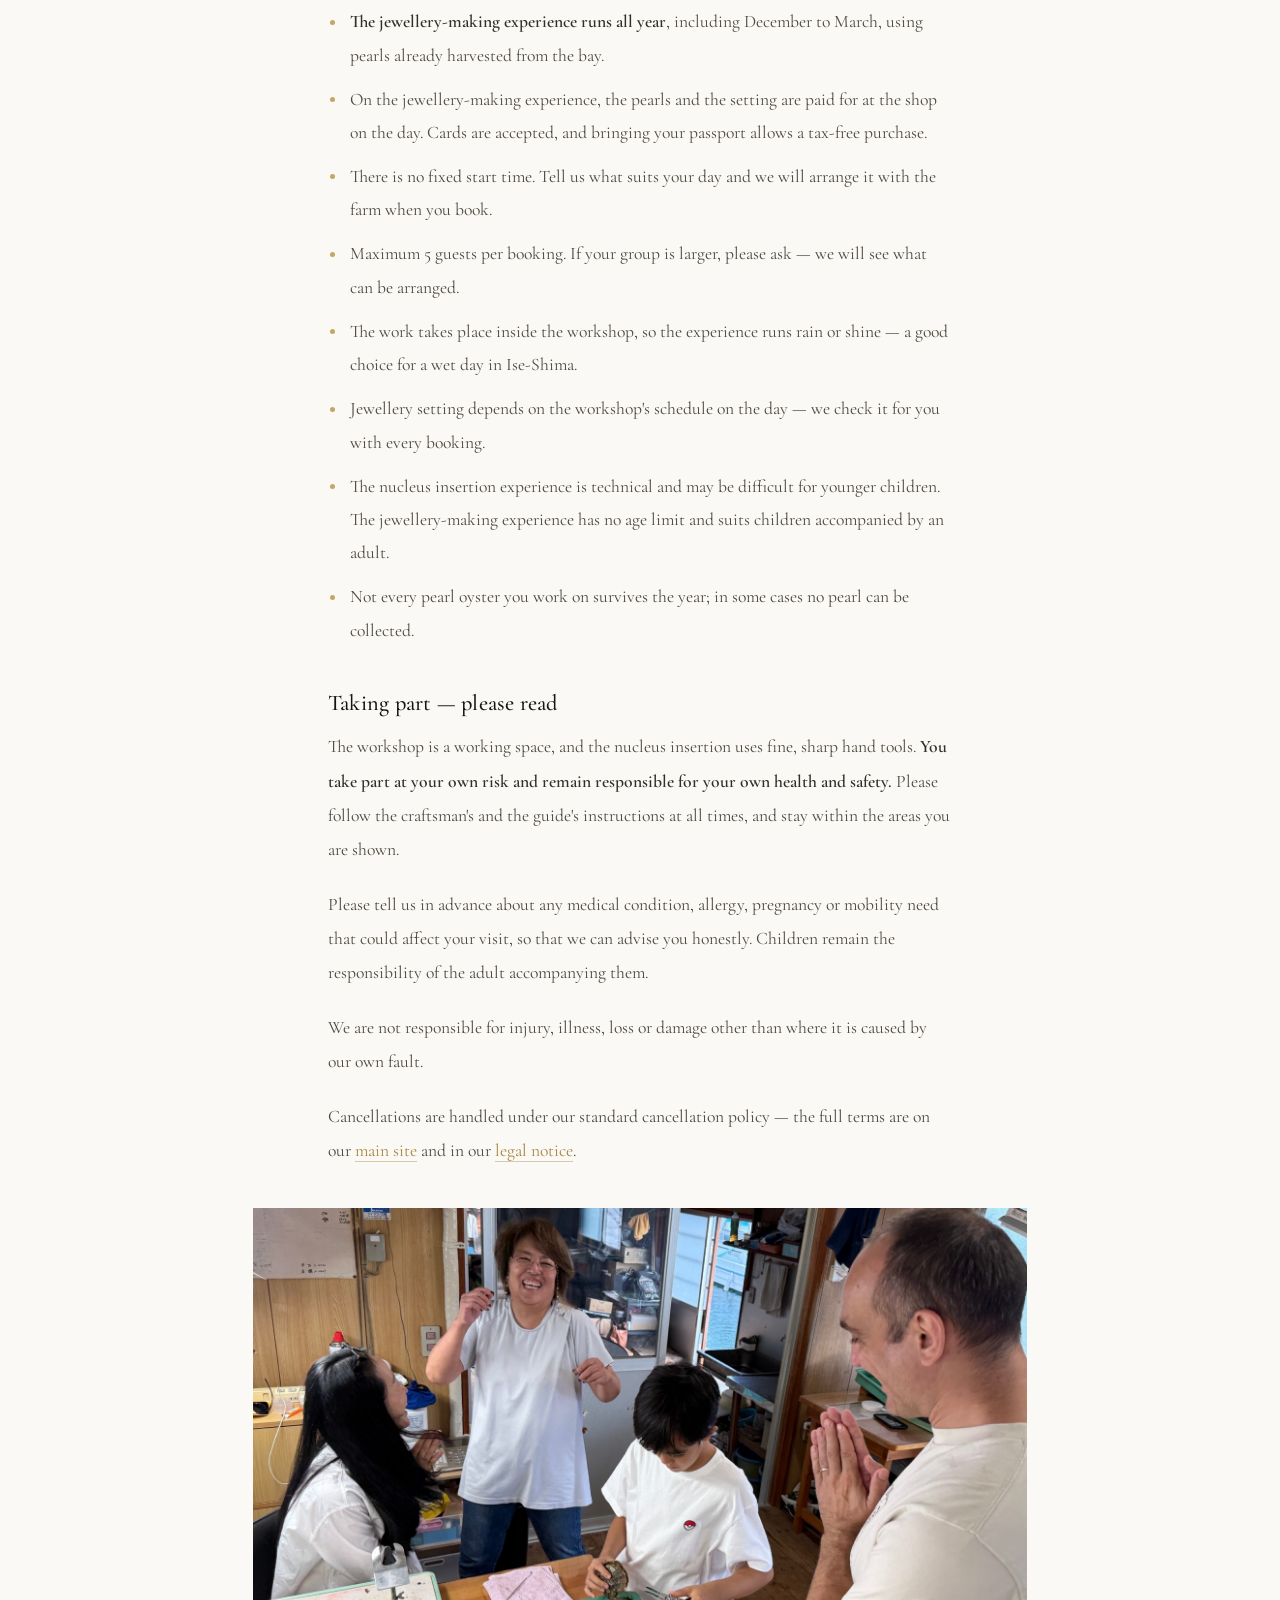
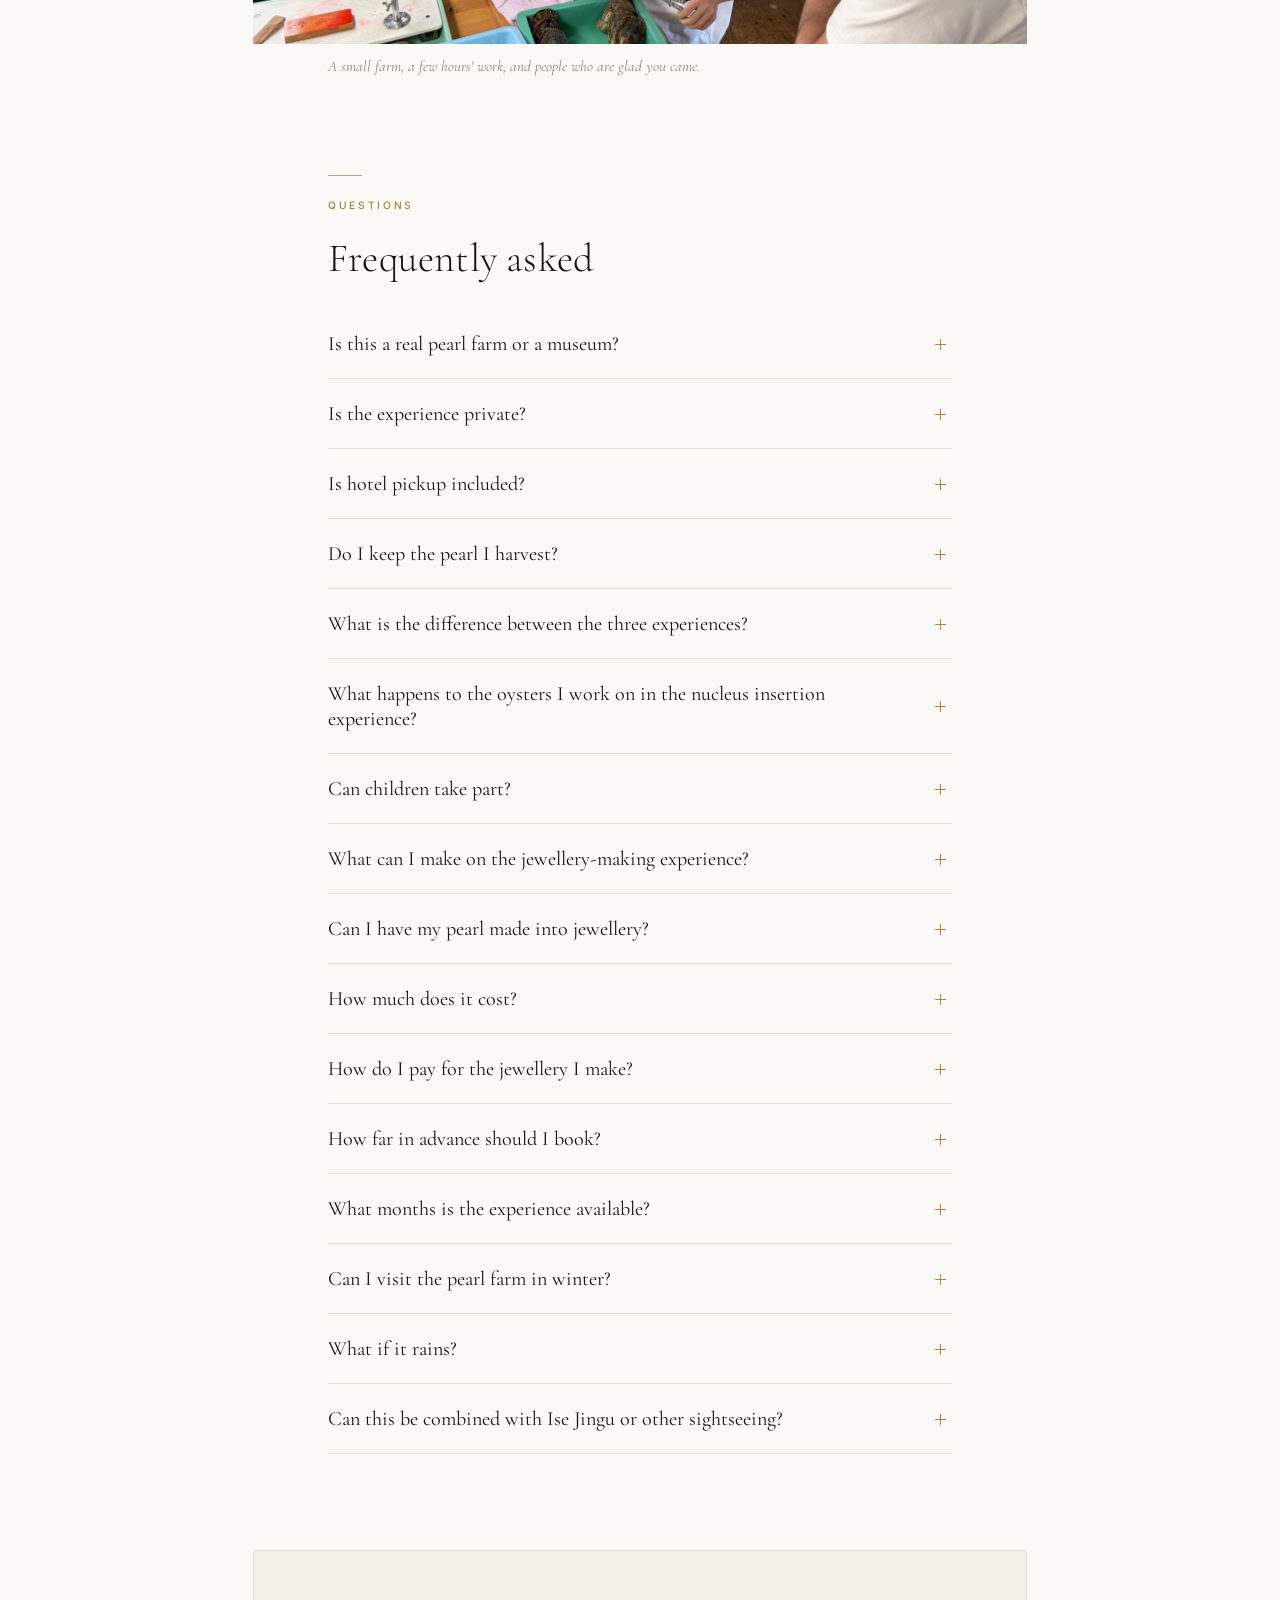
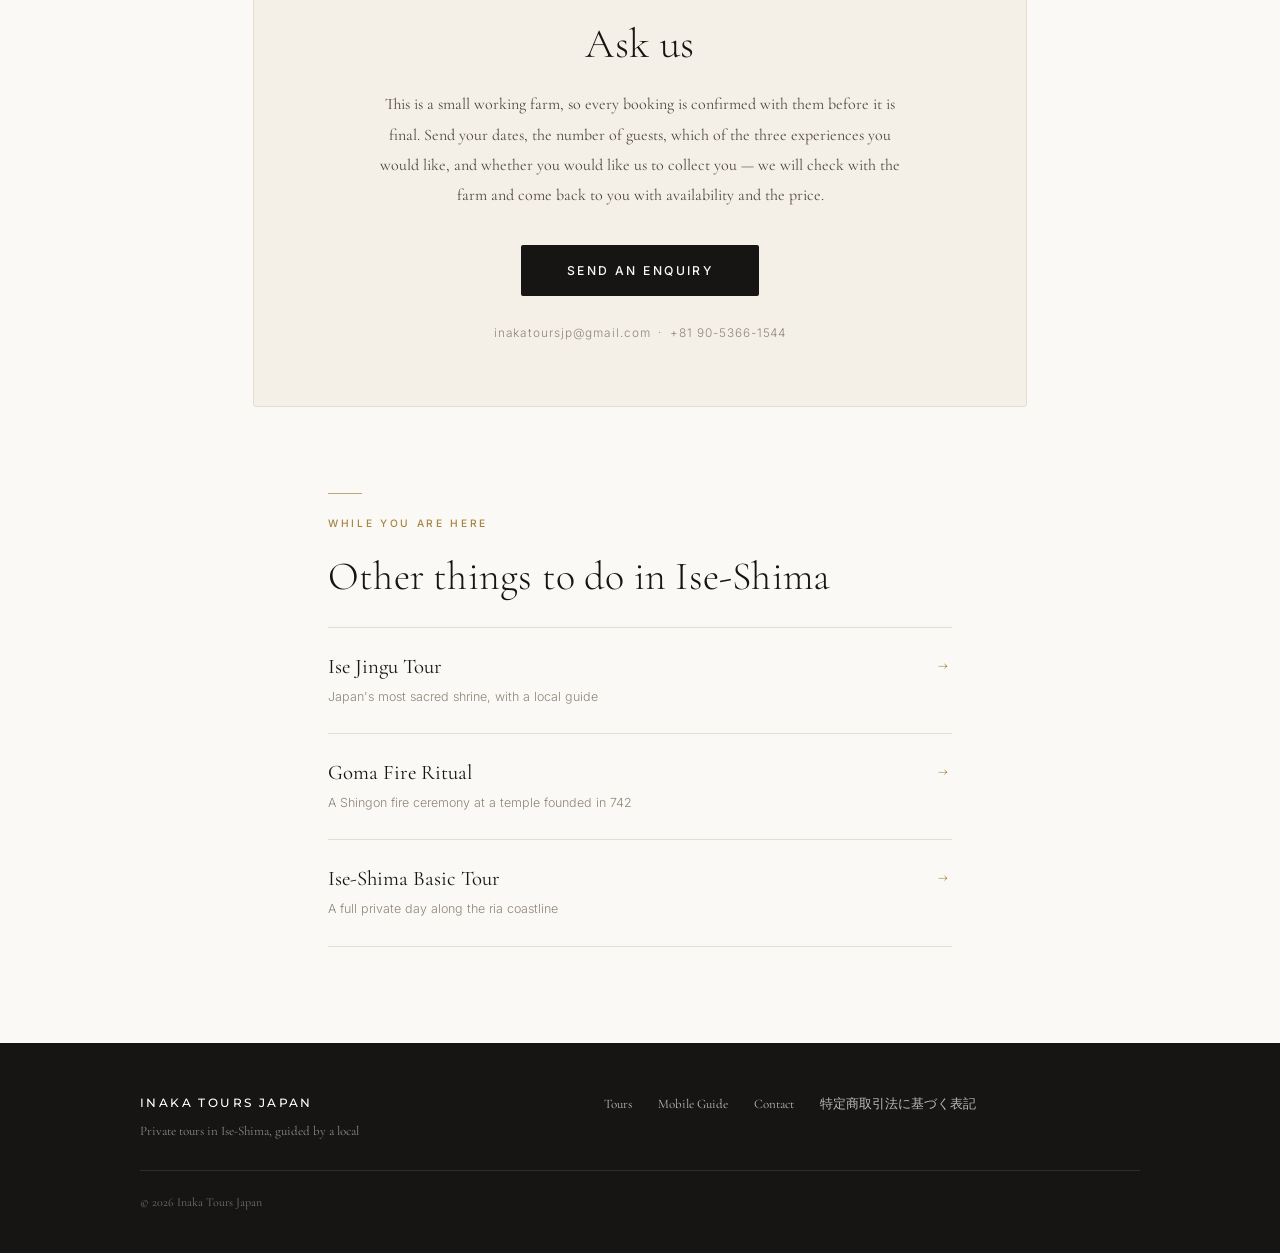
==== commit f9a7b0ee: "Add files via upload" ====
--- a/pearl-farm-experience-ise-shima/index.html
+++ b/pearl-farm-experience-ise-shima/index.html
@@ -59,7 +59,7 @@
     {
       "@type": "TouristTrip",
       "name": "Private Pearl Farm Experience in Ise-Shima with Hotel Pickup",
-      "description": "A fully private visit to a working akoya pearl farm on Ago Bay in Ise-Shima, Mie, Japan — the region where the cultured pearl was invented. Harvest a real akoya pearl with your own hands, learn nucleus insertion from a working craftsman and return your own oysters to the sea, or make your own necklace, bracelet or earrings from the farm's own akoya pearls. Hotel pickup, private car transport and an English-speaking local guide are included. This is a family-run working farm that handles everything from cultivation to finished jewellery, not a museum or a visitor centre. The jewellery-making experience runs all year; harvesting and nucleus insertion run April to November. Held indoors, so it runs rain or shine.",
+      "description": "A fully private visit to a working akoya pearl farm on Ago Bay in Ise-Shima, Mie, Japan — the region where the cultured pearl was invented. Harvest a real akoya pearl with your own hands, learn nucleus insertion from a working craftsman and return your own oysters to the sea, or make your own necklace, bracelet or earrings from their akoya pearls at the family's own jewellery shop. Hotel pickup, private car transport and an English-speaking local guide are included. This is a family-run business that grows its own pearls and makes them into jewellery at its shop, not a museum or a visitor centre. Harvesting and nucleus insertion take place at the farm and run April to November; the jewellery making takes place at the shop and runs all year. Held indoors, so it runs rain or shine.",
       "url": "https://www.inakatour.com/pearl-farm-experience-ise-shima/",
       "image": [
         "https://www.inakatour.com/images/pearl-harvested-in-hand.jpg",
@@ -131,7 +131,7 @@
         {
           "@type": "Question",
           "name": "What is the difference between the three experiences?",
-          "acceptedAnswer": { "@type": "Answer", "text": "Pearl Harvesting takes one to two hours: you choose a pearl oyster from the farm's stock and open it yourself. Nucleus Insertion and Harvesting takes three to four hours: a craftsman teaches you to place a nucleus and mantle tissue into six pearl oysters, which then go back into the sea for about a year, and you also harvest a pearl on the day. Making Your Own Pearl Jewellery takes one and a half to two hours: you choose pearls from the farm's own stock, choose a setting, and assemble a necklace, bracelet or pair of earrings yourself. The first two run from April to November; the jewellery making runs all year." }
+          "acceptedAnswer": { "@type": "Answer", "text": "Pearl Harvesting takes one to two hours: you choose a pearl oyster from the farm's stock and open it yourself. Nucleus Insertion and Harvesting takes three to four hours: a craftsman teaches you to place a nucleus and mantle tissue into six pearl oysters, which then go back into the sea for about a year, and you also harvest a pearl on the day. Making Your Own Pearl Jewellery takes one and a half to two hours: you choose pearls from the stock the family has already harvested, choose a setting, and assemble a necklace, bracelet or pair of earrings yourself. The first two take place at the farm and run from April to November; the jewellery making takes place at the family's shop and runs all year." }
         },
         {
           "@type": "Question",
@@ -146,17 +146,17 @@
         {
           "@type": "Question",
           "name": "What can I make on the jewellery-making experience?",
-          "acceptedAnswer": { "@type": "Answer", "text": "A necklace, a bracelet, or earrings. You choose the pearls from the farm's own stock and choose the setting, then assemble the piece yourself. Earrings are generally offered in simple, plain settings — with a good akoya pearl, a busier setting works against it. These are the farm's own pearls and the settings they sell, so the result is proper pearl jewellery rather than a souvenir." }
+          "acceptedAnswer": { "@type": "Answer", "text": "A necklace, a bracelet, or earrings. You choose the pearls from the farm's own stock and choose the setting, then assemble the piece yourself. Earrings are generally offered in simple, plain settings — with a good akoya pearl, a busier setting works against it. These are the family's own pearls and the settings they sell, so the result is proper pearl jewellery rather than a souvenir. If you see a finished piece in the shop you like better, you are welcome to buy that instead." }
         },
         {
           "@type": "Question",
           "name": "Can I have my pearl made into jewellery?",
-          "acceptedAnswer": { "@type": "Answer", "text": "Often, yes. The same site makes jewellery, so a pearl can be set into a pendant or a ring at the workshop. This depends on the workshop's schedule on the day, so we check it for you with every booking. If making a piece yourself is what you are after, the jewellery-making experience is the better choice." }
+          "acceptedAnswer": { "@type": "Answer", "text": "Often, yes. The family has its own jewellery shop, so a pearl you harvest can be set into a pendant or a ring there. This depends on their schedule on the day, so we check it for you with every booking. If making a piece yourself is what you are after, the jewellery-making experience is the better choice." }
         },
         {
           "@type": "Question",
           "name": "How do I pay for the jewellery I make?",
-          "acceptedAnswer": { "@type": "Answer", "text": "The experience fee is paid online in advance, as with our other tours. The pearls and the setting you choose on the day are paid for at the farm's shop. Cards are accepted, and if you bring your passport the purchase can be made tax-free. There is no obligation to spend a set amount — tell us the kind of piece you have in mind when you enquire and we will give you an honest idea of the range before you come." }
+          "acceptedAnswer": { "@type": "Answer", "text": "The experience fee is paid online in advance, as with our other tours. The pearls and the setting you choose on the day are paid for at the shop. Cards are accepted, and if you bring your passport the purchase can be made tax-free. The price of the piece can be worked out flexibly around the budget you have in mind, so please just ask." }
         },
         {
           "@type": "Question",
@@ -176,7 +176,7 @@
         {
           "@type": "Question",
           "name": "Can I visit the pearl farm in winter?",
-          "acceptedAnswer": { "@type": "Answer", "text": "Yes. The jewellery-making experience was created for exactly this — it uses pearls already harvested from Ago Bay, so it does not depend on the oysters being in the water. December to March is quiet in Ise-Shima, which usually means more time with the farmer and an unhurried afternoon." }
+          "acceptedAnswer": { "@type": "Answer", "text": "Yes. The jewellery-making experience was created for exactly this — you choose from the stock the family has already harvested, so it does not depend on the oysters being in the water. It also takes place at their shop rather than at the farm. December to March is quiet in Ise-Shima, which usually means more time with them and an unhurried visit." }
         },
         {
           "@type": "Question",
@@ -569,7 +569,7 @@
       <div class="p-hero-inner">
         <p class="p-eyebrow">Ise-Shima &nbsp;·&nbsp; Ago Bay</p>
         <h1>Private Pearl Farm Experience in Ise-Shima, with Hotel Pickup</h1>
-        <p class="p-lede">The cultured pearl was invented in Ise-Shima. A narrow mountain road, just wide enough for a small Japanese car, leads down to a family-run akoya pearl farm on Ago Bay — where you harvest a real pearl with your own hands, learn to place the nucleus yourself, or make your own piece of jewellery from the farm's own pearls. Fully private, guided in English, and held indoors — so it runs rain or shine, all year round.</p>
+        <p class="p-lede">The cultured pearl was invented in Ise-Shima. A narrow mountain road, just wide enough for a small Japanese car, leads down to a family-run akoya pearl farm on Ago Bay — where you harvest a real pearl with your own hands, or learn to place the nucleus yourself. At the family's own shop you can also make a piece of jewellery from their pearls. Fully private, guided in English, and held indoors — so it runs rain or shine, all year round.</p>
       </div>
     </div>
 
@@ -578,19 +578,19 @@
 
       <dl class="p-facts">
         <div class="p-fact"><dt>Where</dt><dd>Ago Bay, Ise-Shima<br>Mie Prefecture</dd></div>
-        <div class="p-fact"><dt>Season</dt><dd>Jewellery making year-round<br>Harvesting April–November</dd></div>
-        <div class="p-fact"><dt>When</dt><dd>Usually afternoons<br>From 1 to 4 hours</dd></div>
+        <div class="p-fact"><dt>Season</dt><dd>Jewellery making year-round<br>Harvesting &amp; nucleus insertion April–November</dd></div>
+        <div class="p-fact"><dt>Jewellery</dt><dd>Necklace, bracelet<br>or earrings</dd></div>
         <div class="p-fact"><dt>Indoors</dt><dd>Runs rain or shine<br>Good on a wet day</dd></div>
         <div class="p-fact"><dt>Group</dt><dd>Fully private<br>Up to 5 guests</dd></div>
         <div class="p-fact"><dt>Transport</dt><dd>Pickup available<br>if you need it</dd></div>
       </dl>
-      <p class="p-facts-note">Travelling between December and March? Harvesting pauses over the winter, but the jewellery-making experience runs all year — so there is still a way to spend an afternoon at the farm.</p>
+      <p class="p-facts-note">Travelling between December and March? Harvesting pauses over the winter, but the jewellery-making experience runs all year.</p>
 
       <section class="p-section">
         <p class="p-kicker">Not a museum</p>
         <h2>A working farm, not a visitor attraction</h2>
         <p>Ise-Shima has plenty of places to look at pearls. There are museums, exhibition halls and shops with a demonstration counter, and they are well made. This is not one of them.</p>
-        <p>This is a small family farm that grows akoya pearls on rafts in Ago Bay and makes jewellery from them on the same site. Nothing has been built for visitors. There is no exhibition and no set route — there is a workshop, a worktable with the craftsman's tools laid out, trays of pearl oysters, a small shop where the jewellery they make is sold, and the people who do this for a living.</p>
+        <p>This is a small family business — akoya pearls grown on rafts in Ago Bay, and a shop of their own where those pearls are made into jewellery. Nothing has been built for visitors. There is no exhibition and no set route — there is a workshop, a worktable with the craftsman's tools laid out, trays of pearl oysters, and the people who do this for a living.</p>
         <p>You are not watching pearl farming. For a couple of hours you are taking part in it, next to the person whose work it is.</p>
         <p>That is the part travellers remember, and it is the part that cannot be arranged at a counter.</p>
       </section>
@@ -640,7 +640,7 @@
             <li>Back at the shop — optional jewellery setting</li>
             <li>Drop-off</li>
           </ul>
-          <p>Good for: first-time visitors, families with children, and anyone with a free afternoon who wants something they could not have done anywhere else.</p>
+          <p>Good for: first-time visitors, families with children, and anyone who wants something they could not have done anywhere else.</p>
             </div>
           </details>
         </div>
@@ -678,22 +678,19 @@
           <details class="p-option-more">
             <summary>See this experience</summary>
             <div class="p-option-body">
-          <p>The farm grows its akoya pearls on rafts in Ago Bay and makes jewellery from them in the same workshop — cultivation through to finished piece, all on one site. For this experience you work with those pearls: the ones raised on the farm's own rafts, in the bay the workshop sits beside.</p>
-          <p>You choose your pearls from the farm's own harvest, choose a setting, and assemble the piece yourself at the worktable. You can make a <strong>necklace</strong>, a <strong>bracelet</strong>, or <strong>earrings</strong>. Earrings are generally kept to simple, plain settings — with a good akoya pearl, anything more gets in the way.</p>
-          <p>This is not a souvenir workshop. The pearls are the farm's own stock and the settings are the ones they sell, so what you take home is a real piece of akoya pearl jewellery that happens to have been made by you.</p>
-          <p>While you work there is time to ask the farmer the things you cannot ask across a shop counter — how a pearl actually forms, how long it takes, what a bad year looks like, how the bay has changed. Ago Bay is where pearl culturing began, and this is an honest conversation about it as a working industry rather than a presentation.</p>
+          <p>The family grows its akoya pearls on rafts in Ago Bay, and makes jewellery from them at its own shop. This experience takes place at the shop, so there is no drive up the mountain road — that belongs to the two experiences at the farm itself.</p>
+          <p>You choose your pearls from the stock the family has already harvested, choose a setting, and assemble the piece yourself at the worktable. You can make a <strong>necklace</strong>, a <strong>bracelet</strong>, or <strong>earrings</strong>. Earrings are generally kept to simple, plain settings — with a good akoya pearl, anything more gets in the way.</p>
+          <p>This is not a souvenir workshop. The pearls are the family's own and the settings are the ones they sell, so what you take home is a real piece of akoya pearl jewellery that happens to have been made by you. And if you see a finished piece in the shop you like better, you are welcome to buy that instead.</p>
+          <p>While you work there is time to ask the questions only someone who grows pearls can answer — how a pearl actually forms, and how long it takes. Ago Bay is where pearl culturing began, and this is an honest conversation about it as a working industry rather than a presentation.</p>
           <ul class="p-steps">
             <li>Pickup at your hotel by private car</li>
-            <li>Drive up to the farm along the mountain road</li>
-            <li>How these pearls were grown — from the farmer, in the workshop</li>
-            <li>Choose your pearls from the farm's own stock</li>
             <li>Choose your setting — necklace, bracelet or earrings</li>
             <li>Make the piece yourself at the worktable</li>
             <li>Pay for the materials at the shop</li>
             <li>Drop-off</li>
           </ul>
-          <p><strong>How payment works.</strong> The experience fee is paid online in advance, as with our other tours. The materials you choose on the day — the pearls and the setting — are paid for at the farm's shop. Cards are accepted, and <strong>if you bring your passport the purchase can be made tax-free</strong>.</p>
-          <p>Good for: winter visitors, anyone looking for a gift or a piece to keep, couples, and families — there is no age limit, and children are welcome with an adult.</p>
+          <p><strong>How payment works.</strong> The experience fee is paid online in advance, as with our other tours. The materials you choose on the day — the pearls and the setting — are paid for at the shop. Cards are accepted, and <strong>if you bring your passport the purchase can be made tax-free</strong>.</p>
+          <p>Good for: winter visitors, anyone looking for a gift or a piece to keep, couples, and families — there is no age limit, and children are welcome with an adult. Why not take home a piece of pearl jewellery that means something?</p>
             </div>
           </details>
         </div>
@@ -717,17 +714,17 @@
                  data-src="/images/pearl-jewellery-making.mp4"></video>
           <img class="p-photo p-media-fallback" src="/images/pearl-jewellery-making-poster.jpg"
                width="1280" height="720" loading="lazy" decoding="async"
-               alt="A craftsman threading akoya pearls into a necklace at a family-run pearl farm workshop in Ise-Shima, Mie, Japan" />
+               alt="A craftsman threading akoya pearls into a necklace at the family's pearl jewellery shop in Ise-Shima, Mie, Japan" />
         </div>
-        <p class="p-cap">Threading the pearls, one at a time, at the farm's own worktable.</p>
+        <p class="p-cap">Threading the pearls, one at a time, at the worktable in the shop.</p>
 
         <img class="p-photo" src="/images/pearl-jewellery-workshop.jpg" width="1600" height="900" loading="lazy"
-             alt="Guests making akoya pearl jewellery with the craftsman at a family-run pearl farm workshop in Ise-Shima, Mie, Japan" />
-        <p class="p-cap">The workshop and the shop are one room — pearls on the table, finished pieces in the cases behind.</p>
+             alt="Guests making akoya pearl jewellery with the craftsman at the family's pearl jewellery shop in Ise-Shima, Mie, Japan" />
+        <p class="p-cap">At the shop — the worktable where the pieces are made, and the finished jewellery in the cases.</p>
 
         <img class="p-photo" src="/images/pearl-jewellery-farm-waterside.jpg" width="1600" height="900" loading="lazy"
              alt="The akoya pearl farm on the edge of Ago Bay in Ise-Shima, with the farm's oyster gear stacked against the sea wall" />
-        <p class="p-cap">Outside the workshop, at the water's edge — the farm's own gear stacked against the wall.</p>
+        <p class="p-cap">The farm itself, down on the water's edge — its own gear stacked against the wall.</p>
       </section>
 
       <section class="p-section">
@@ -755,17 +752,17 @@
         <h3>What's not included</h3>
         <ul>
           <li>Meals and personal shopping</li>
-          <li>On the jewellery-making experience, the pearls and the setting you choose — these are paid for at the farm's shop on the day</li>
+          <li>On the jewellery-making experience, the pearls and the setting you choose — these are paid for at the shop on the day</li>
           <li>The cost of having a harvested pearl set into jewellery, if you choose to have this done</li>
         </ul>
-        <p>On the jewellery-making experience you choose your own pearls and setting, so the materials are settled at the shop rather than in advance. <strong>Cards are accepted, and bringing your passport allows the purchase to be made tax-free.</strong> There is no obligation to spend a particular amount — tell us the sort of piece you have in mind when you enquire and we will give you an honest idea of the range beforehand.</p>
+        <p>On the jewellery-making experience you choose your own pearls and setting, so the materials are settled at the shop rather than in advance. <strong>Cards are accepted, and bringing your passport allows the purchase to be made tax-free.</strong> The price of the piece can be worked out flexibly around the budget you have in mind, so please just ask.</p>
 
         <h3>Good to know</h3>
         <ul>
           <li><strong>Harvesting and nucleus insertion run from April to November only.</strong> From December to March the pearl oysters are moved to warmer water to protect them from the cold, so no pearls can be opened in those months.</li>
           <li><strong>The jewellery-making experience runs all year</strong>, including December to March, using pearls already harvested from the bay.</li>
-          <li>On the jewellery-making experience, the pearls and the setting are paid for at the farm's shop on the day. Cards are accepted, and bringing your passport allows a tax-free purchase.</li>
-          <li>We confirm the exact time with the farm when you book.</li>
+          <li>On the jewellery-making experience, the pearls and the setting are paid for at the shop on the day. Cards are accepted, and bringing your passport allows a tax-free purchase.</li>
+          <li>There is no fixed start time. Tell us what suits your day and we will arrange it with the farm when you book.</li>
           <li>Maximum 5 guests per booking. If your group is larger, please ask — we will see what can be arranged.</li>
           <li>The work takes place inside the workshop, so the experience runs rain or shine — a good choice for a wet day in Ise-Shima.</li>
           <li>Jewellery setting depends on the workshop's schedule on the day — we check it for you with every booking.</li>
@@ -781,7 +778,7 @@
 
         <img class="p-photo" src="/images/pearl-workshop-laughing.jpg" width="1600" height="900" loading="lazy"
              alt="Guests and the pearl farmer laughing together after opening the shells at a family-run akoya pearl farm in Ise-Shima" />
-        <p class="p-cap">A small farm, an afternoon's work, and people who are glad you came.</p>
+        <p class="p-cap">A small farm, a few hours' work, and people who are glad you came.</p>
       </section>
 
       <section class="p-section p-faq">
@@ -801,7 +798,7 @@
           <p>Yes. The pearl you take out of the shell on the day is yours to keep. These are real akoya pearls, so some come out perfectly round and others are baroque, with their own irregular shape — nobody knows what is inside until the shell is opened.</p></details>
 
         <details><summary>What is the difference between the three experiences?</summary>
-          <p>Pearl Harvesting takes one to two hours: you choose a pearl oyster from the farm's stock and open it yourself. Nucleus Insertion and Harvesting takes three to four hours: a craftsman teaches you to place a nucleus and mantle tissue into six pearl oysters, which then go back into the sea for about a year, and you also harvest a pearl on the day. Making Your Own Pearl Jewellery takes one and a half to two hours: you choose pearls from the farm's own stock, choose a setting, and assemble a necklace, bracelet or pair of earrings yourself. The first two run from April to November; the jewellery making runs all year.</p></details>
+          <p>Pearl Harvesting takes one to two hours: you choose a pearl oyster from the farm's stock and open it yourself. Nucleus Insertion and Harvesting takes three to four hours: a craftsman teaches you to place a nucleus and mantle tissue into six pearl oysters, which then go back into the sea for about a year, and you also harvest a pearl on the day. Making Your Own Pearl Jewellery takes one and a half to two hours: you choose pearls from the stock the family has already harvested, choose a setting, and assemble a necklace, bracelet or pair of earrings yourself. The first two take place at the farm and run from April to November; the jewellery making takes place at the family's shop and runs all year.</p></details>
 
         <details><summary>What happens to the oysters I work on in the nucleus insertion experience?</summary>
           <p>The pearl oysters go into nets and back into Ago Bay for about a year. Any pearls that can be harvested from your own shells are collected and sent to your home address. Not every pearl oyster survives the year, and in some cases no pearl can be collected — the odds vary considerably with the season.</p></details>
@@ -810,16 +807,16 @@
           <p>Children are welcome at the harvesting experience and usually enjoy it a great deal. The jewellery-making experience also has no age limit and works well for families, with an adult accompanying them. The nucleus insertion experience is close, delicate work with fine tools and may be difficult for younger children.</p></details>
 
         <details><summary>What can I make on the jewellery-making experience?</summary>
-          <p>A necklace, a bracelet, or earrings. You choose the pearls from the farm's own stock and choose the setting, then assemble the piece yourself. Earrings are generally offered in simple, plain settings — with a good akoya pearl, a busier setting works against it. These are the farm's own pearls and the settings they sell, so the result is proper pearl jewellery rather than a souvenir.</p></details>
+          <p>A necklace, a bracelet, or earrings. You choose the pearls from the farm's own stock and choose the setting, then assemble the piece yourself. Earrings are generally offered in simple, plain settings — with a good akoya pearl, a busier setting works against it. These are the family's own pearls and the settings they sell, so the result is proper pearl jewellery rather than a souvenir. If you see a finished piece in the shop you like better, you are welcome to buy that instead.</p></details>
 
         <details><summary>Can I have my pearl made into jewellery?</summary>
-          <p>Often, yes. The same site makes jewellery, so a pearl can be set into a pendant or a ring at the workshop. This depends on the workshop's schedule on the day, so we check it for you with every booking. If making a piece yourself is what you are after, the jewellery-making experience is the better choice.</p></details>
+          <p>Often, yes. The family has its own jewellery shop, so a pearl you harvest can be set into a pendant or a ring there. This depends on their schedule on the day, so we check it for you with every booking. If making a piece yourself is what you are after, the jewellery-making experience is the better choice.</p></details>
 
         <details><summary>How much does it cost?</summary>
           <p>The price depends on which experience you choose and how many guests are coming. Send us your dates and group size, and tell us whether you would like to be collected and from where, and we will come back to you with the price.</p></details>
 
         <details><summary>How do I pay for the jewellery I make?</summary>
-          <p>The experience fee is paid online in advance, as with our other tours. The pearls and the setting you choose on the day are paid for at the farm's shop. Cards are accepted, and if you bring your passport the purchase can be made tax-free. There is no obligation to spend a set amount — tell us the kind of piece you have in mind when you enquire and we will give you an honest idea of the range before you come.</p></details>
+          <p>The experience fee is paid online in advance, as with our other tours. The pearls and the setting you choose on the day are paid for at the shop. Cards are accepted, and if you bring your passport the purchase can be made tax-free. The price of the piece can be worked out flexibly around the budget you have in mind, so please just ask.</p></details>
 
         <details><summary>How far in advance should I book?</summary>
           <p>As early as you can. This is a small working farm and every booking has to be confirmed with them before it is final, so a few days' notice makes a real difference — especially in spring and autumn.</p></details>
@@ -828,7 +825,7 @@
           <p>The jewellery-making experience runs all year, including December to March. Pearl harvesting and nucleus insertion run from April to November: from December to March the farm moves its pearl oysters to warmer water to protect them from the cold, so no pearls can be opened in those months. If your trip falls in winter, the jewellery making is the way to visit the farm.</p></details>
 
         <details><summary>Can I visit the pearl farm in winter?</summary>
-          <p>Yes. The jewellery-making experience was created for exactly this — it uses pearls already harvested from Ago Bay, so it does not depend on the oysters being in the water. December to March is quiet in Ise-Shima, which usually means more time with the farmer and an unhurried afternoon.</p></details>
+          <p>Yes. The jewellery-making experience was created for exactly this — you choose from the stock the family has already harvested, so it does not depend on the oysters being in the water. It also takes place at their shop rather than at the farm. December to March is quiet in Ise-Shima, which usually means more time with them and an unhurried visit.</p></details>
 
         <details><summary>What if it rains?</summary>
           <p>The work takes place inside the workshop, so the experience runs rain or shine. It is one of the better things to do in Ise-Shima on a wet day, when the coastline and the lookouts are less rewarding. Rough weather at sea can occasionally affect the farm's own work, in which case we will contact you and arrange another date.</p></details>
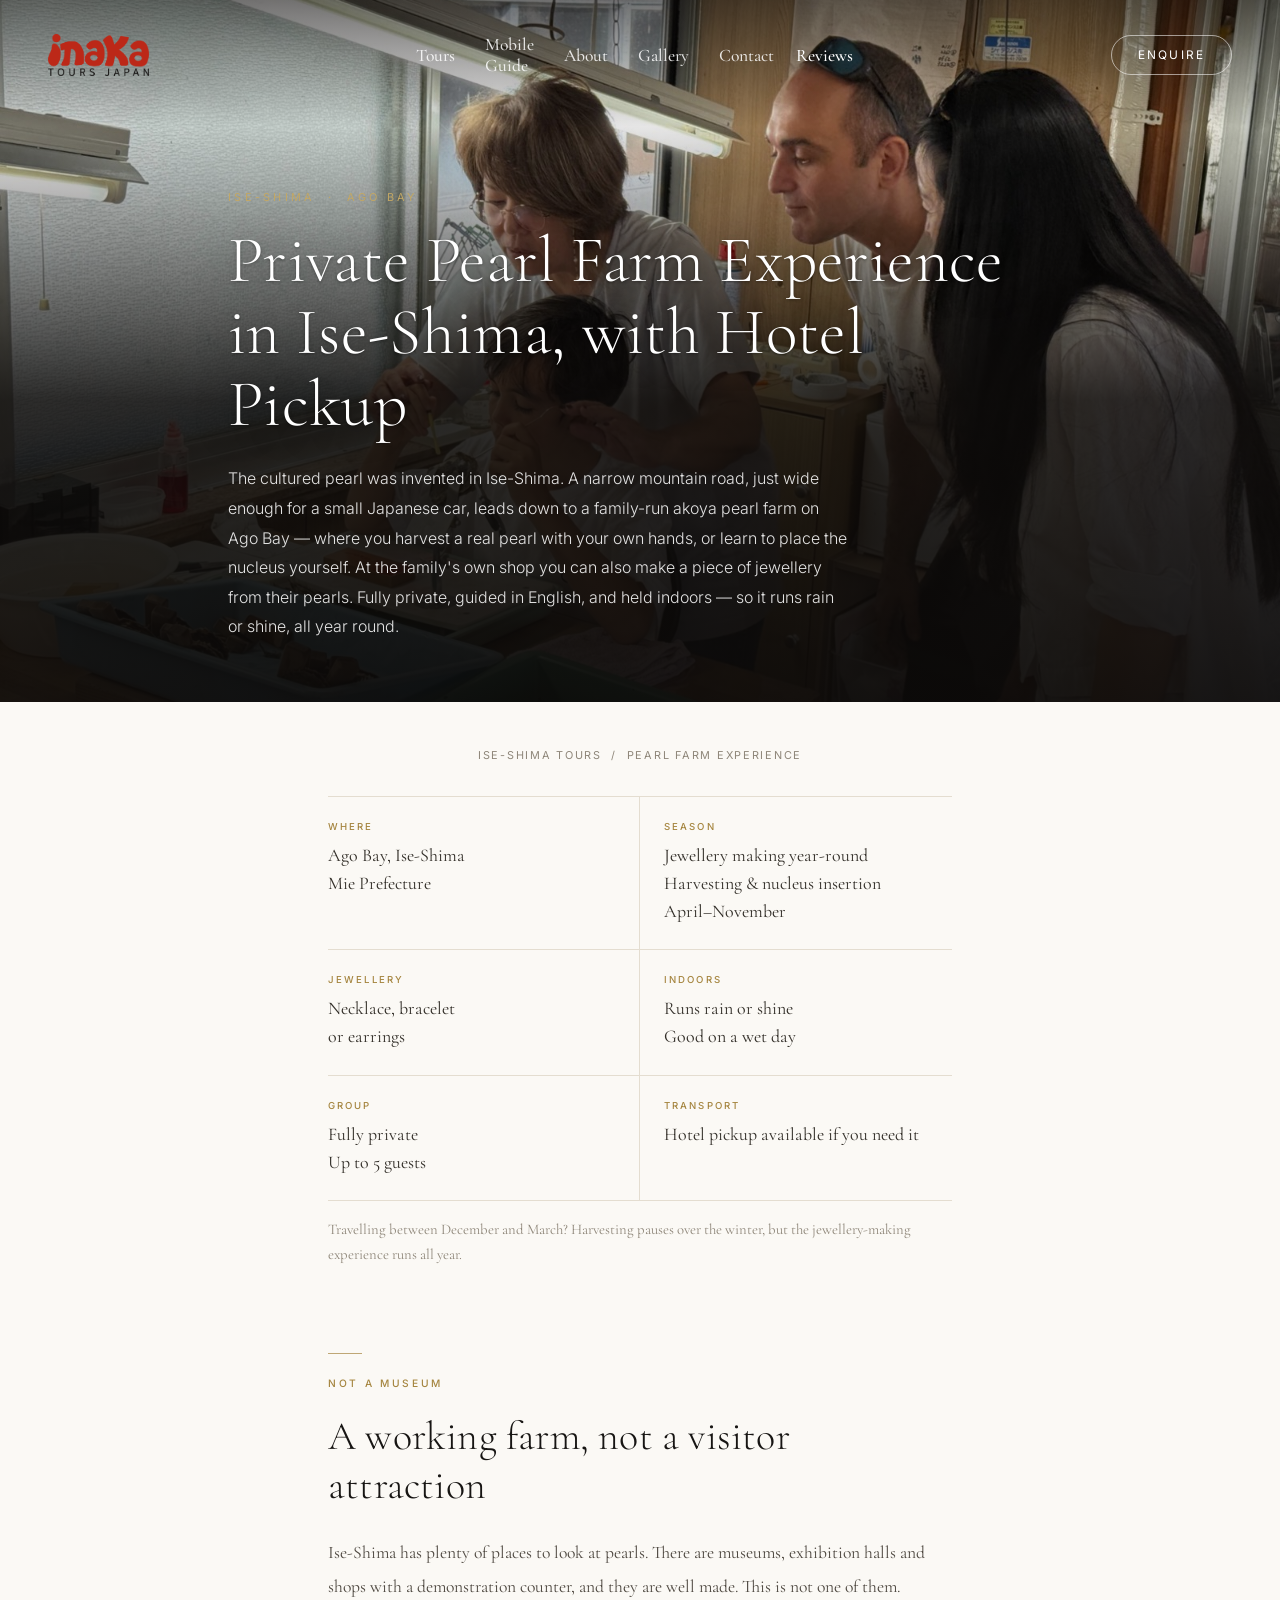
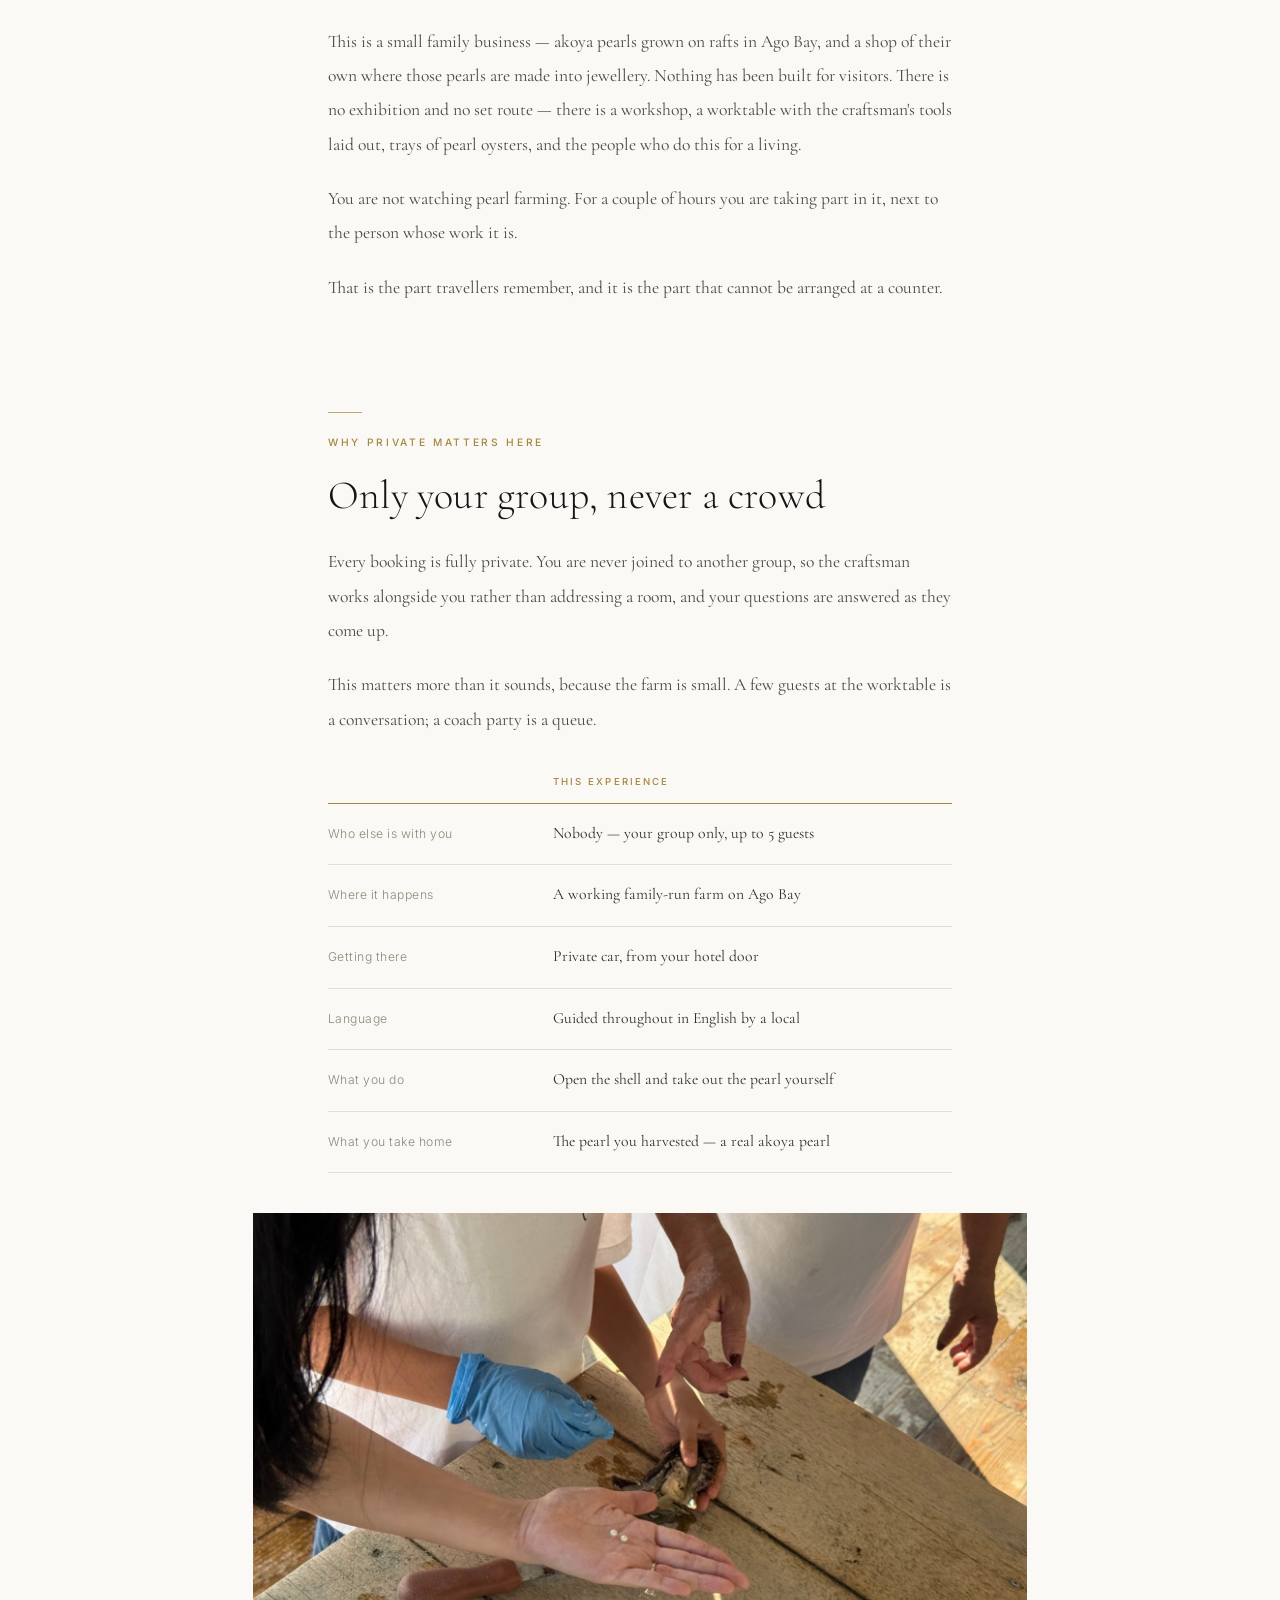
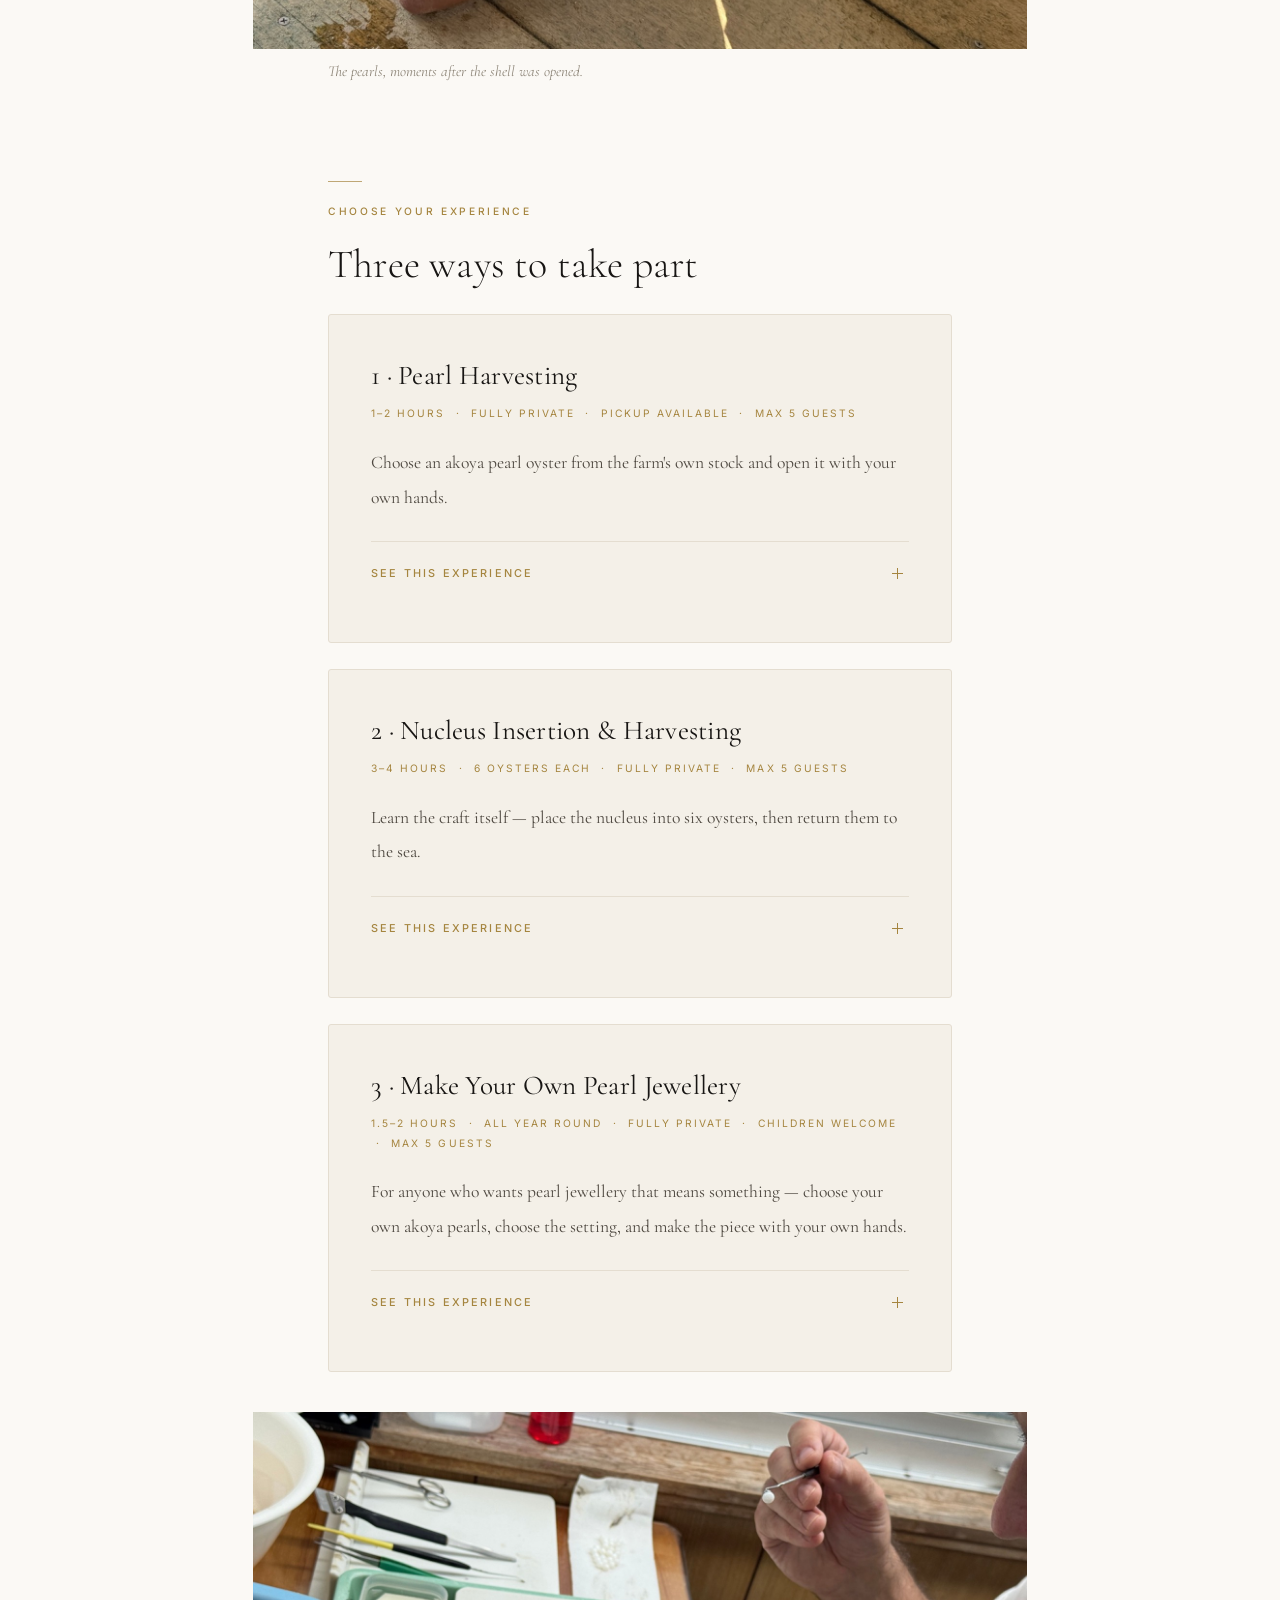
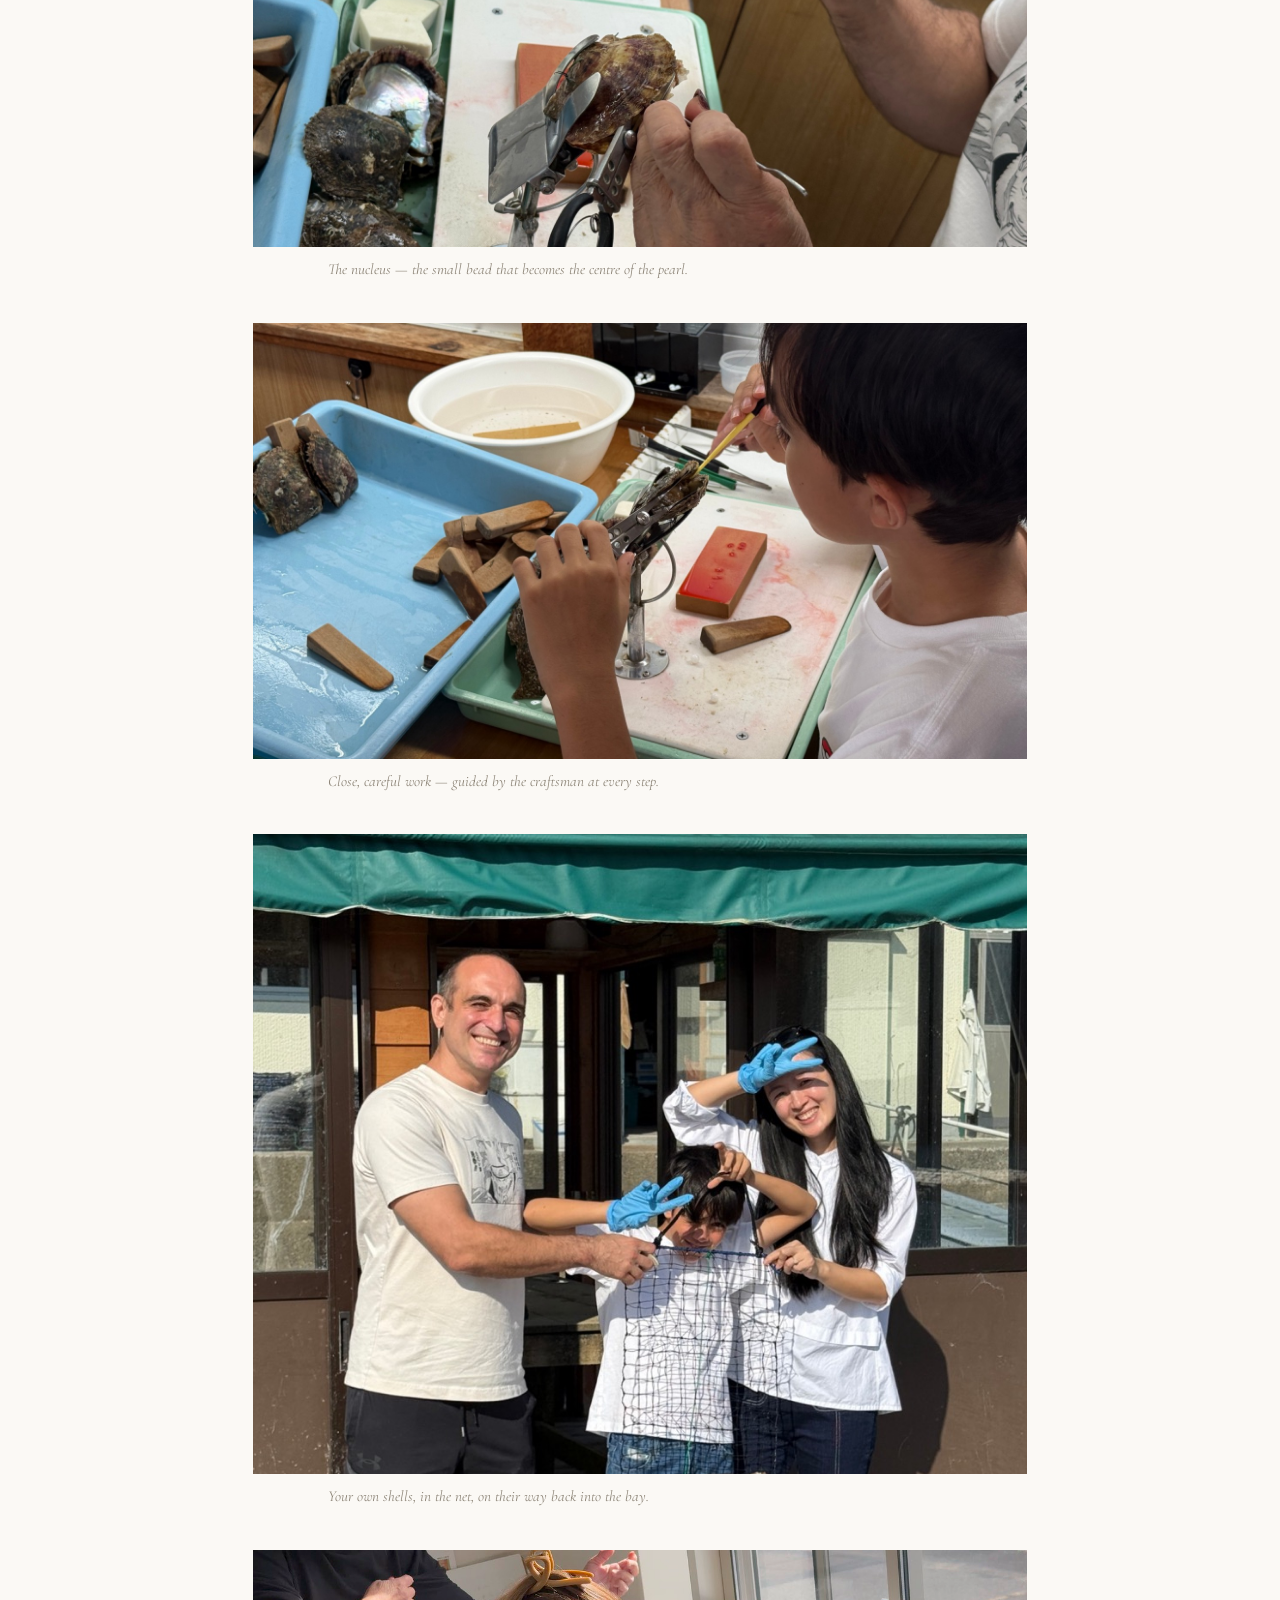
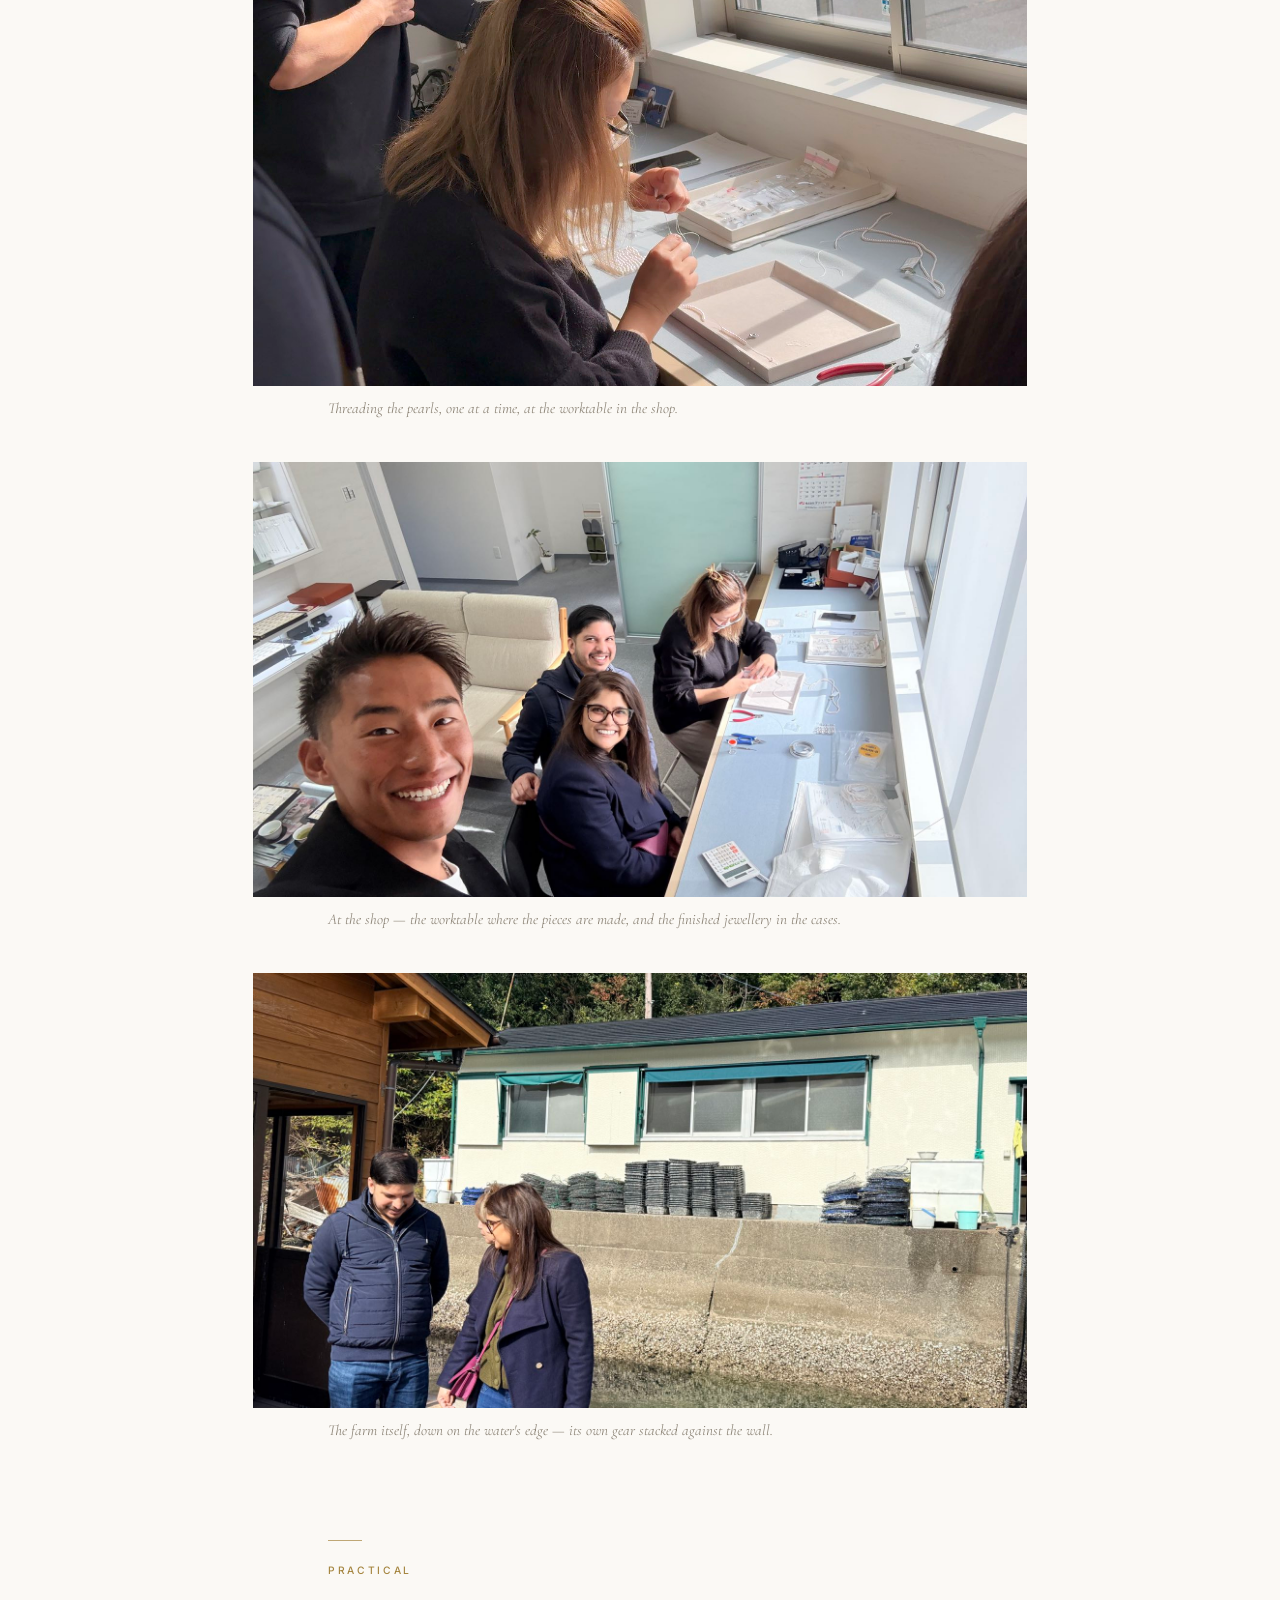
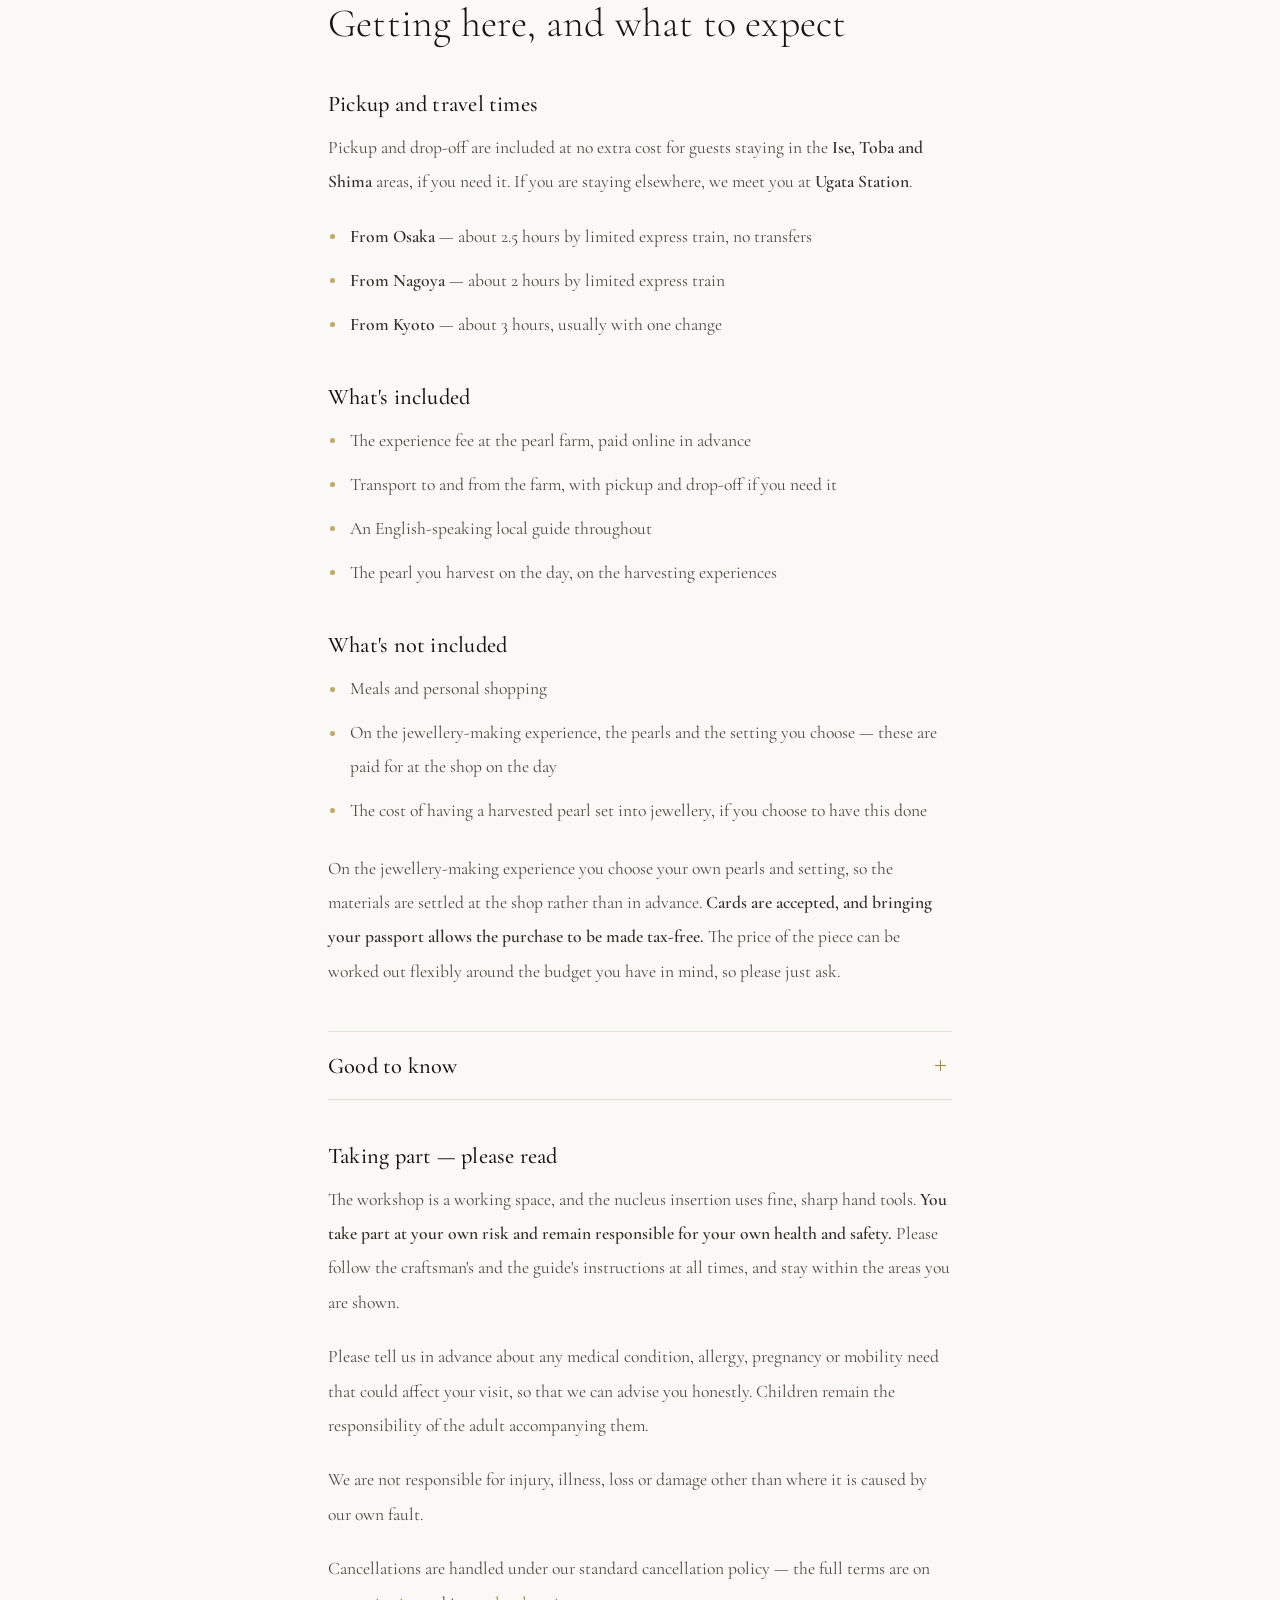
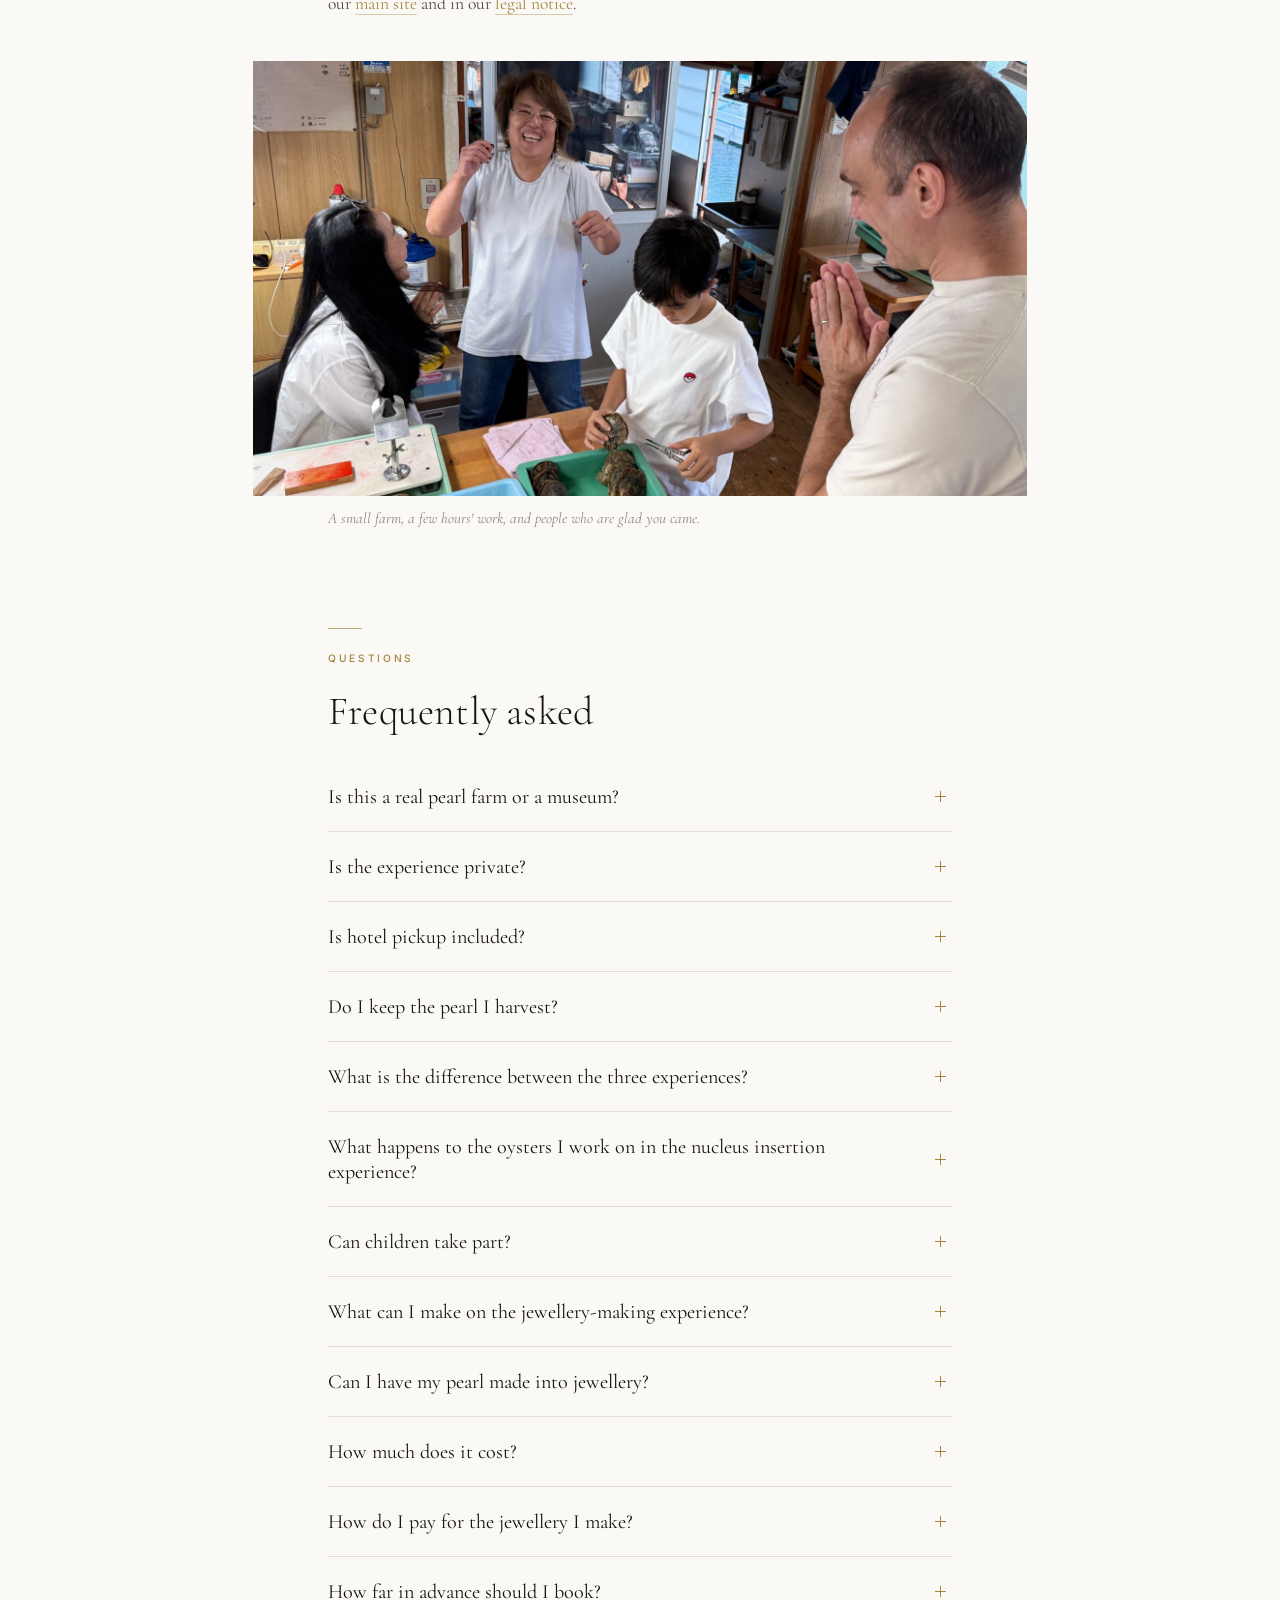
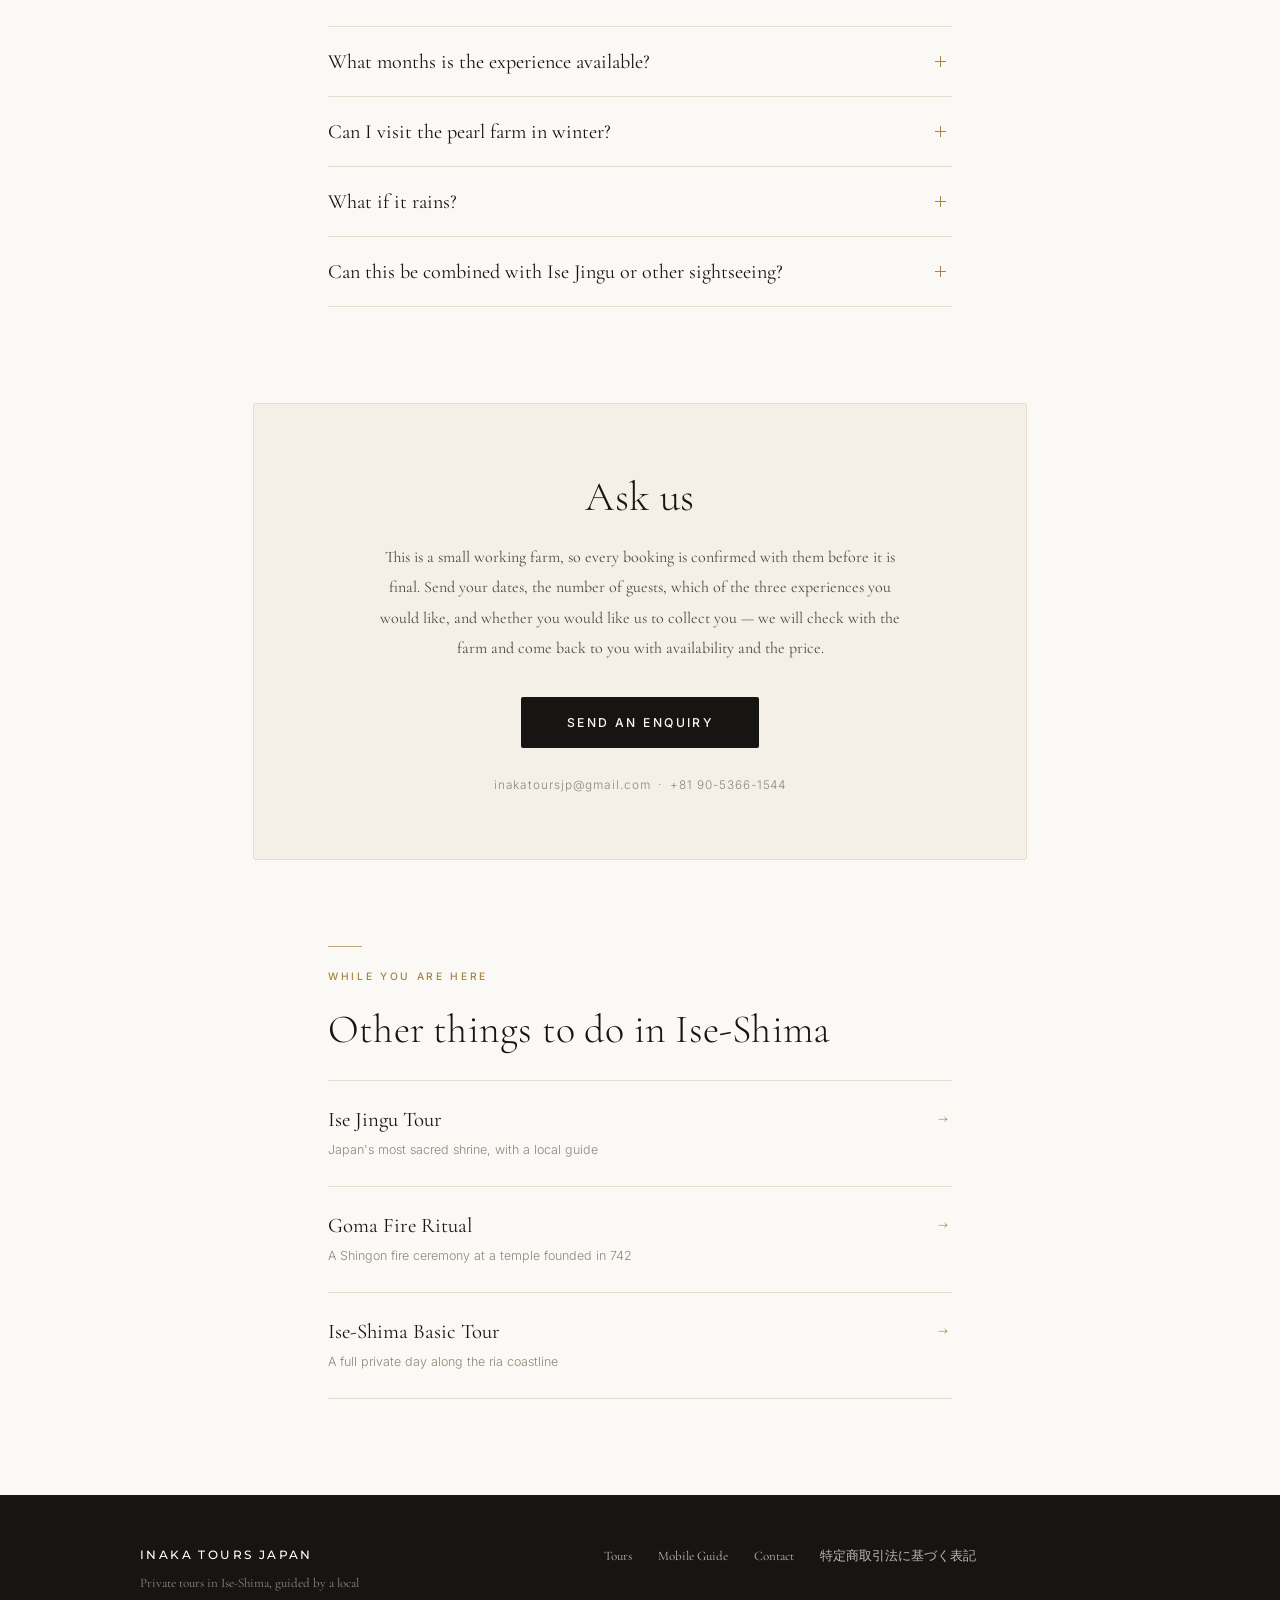
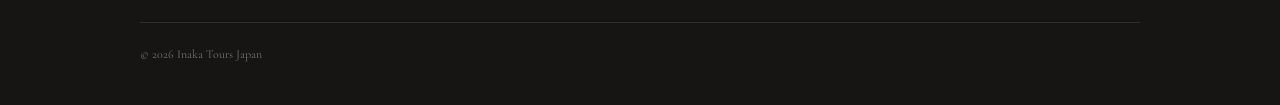
==== commit 62589b95: "Add files via upload" ====
--- a/pearl-farm-experience-ise-shima/index.html
+++ b/pearl-farm-experience-ise-shima/index.html
@@ -420,6 +420,29 @@
     }
 
     /* ── FAQ ── */
+    /* 本文中の開閉ブロック。見出し(h3)の見た目のまま、FAQ と同じ +/− で開閉する */
+    details.p-disclose { border-top: 1px solid var(--line); border-bottom: 1px solid var(--line); margin: 42px 0 0; }
+    details.p-disclose > summary {
+      cursor: pointer; list-style: none; padding: 20px 40px 20px 0; position: relative;
+      font-family: 'Cormorant Garamond', serif; font-weight: 500; font-size: 1.4rem;
+      color: var(--ink); letter-spacing: 0.01em; transition: color 0.25s ease;
+    }
+    details.p-disclose > summary:hover { color: var(--gold); }
+    details.p-disclose > summary::-webkit-details-marker { display: none; }
+    details.p-disclose > summary::after {
+      content: ''; position: absolute; right: 6px; top: 50%;
+      width: 11px; height: 1px; background: var(--gold);
+      transition: transform 0.3s ease;
+    }
+    details.p-disclose > summary::before {
+      content: ''; position: absolute; right: 11px; top: 50%; margin-top: -5px;
+      width: 1px; height: 11px; background: var(--gold);
+      transition: opacity 0.3s ease, transform 0.3s ease;
+    }
+    details.p-disclose[open] > summary::before { opacity: 0; transform: rotate(90deg); }
+    details.p-disclose > ul { margin-top: 0; }
+    details.p-disclose > *:last-child { margin-bottom: 24px; }
+
     .p-faq details { border-bottom: 1px solid var(--line); }
     .p-faq summary {
       cursor: pointer; list-style: none; padding: 22px 40px 22px 0; position: relative;
@@ -582,7 +605,7 @@
         <div class="p-fact"><dt>Jewellery</dt><dd>Necklace, bracelet<br>or earrings</dd></div>
         <div class="p-fact"><dt>Indoors</dt><dd>Runs rain or shine<br>Good on a wet day</dd></div>
         <div class="p-fact"><dt>Group</dt><dd>Fully private<br>Up to 5 guests</dd></div>
-        <div class="p-fact"><dt>Transport</dt><dd>Pickup available<br>if you need it</dd></div>
+        <div class="p-fact"><dt>Transport</dt><dd>Hotel pickup available if you need it</dd></div>
       </dl>
       <p class="p-facts-note">Travelling between December and March? Harvesting pauses over the winter, but the jewellery-making experience runs all year.</p>
 
@@ -597,10 +620,9 @@
 
       <section class="p-section">
         <p class="p-kicker">Why private matters here</p>
-        <h2>Only your group — and a car from your door</h2>
-        <p>Every booking is fully private. You are never joined to another group, so the craftsman is working with you rather than addressing a crowd, and your questions are answered as they come up.</p>
+        <h2>Only your group, never a crowd</h2>
+        <p>Every booking is fully private. You are never joined to another group, so the craftsman works alongside you rather than addressing a room, and your questions are answered as they come up.</p>
         <p>This matters more than it sounds, because the farm is small. A few guests at the worktable is a conversation; a coach party is a queue.</p>
-        <p>It also makes the journey possible. The farm sits at the end of a steep, narrow road with no bus service and nowhere obvious to park. Without a car you simply cannot get there. We collect you from your hotel, drive you in, and bring you back — the drive itself, winding down through the trees to the water, is part of the experience.</p>
 
         <table class="p-compare">
           <tr><th>&nbsp;</th><th>This experience</th></tr>
@@ -678,8 +700,8 @@
           <details class="p-option-more">
             <summary>See this experience</summary>
             <div class="p-option-body">
-          <p>The family grows its akoya pearls on rafts in Ago Bay, and makes jewellery from them at its own shop. This experience takes place at the shop, so there is no drive up the mountain road — that belongs to the two experiences at the farm itself.</p>
-          <p>You choose your pearls from the stock the family has already harvested, choose a setting, and assemble the piece yourself at the worktable. You can make a <strong>necklace</strong>, a <strong>bracelet</strong>, or <strong>earrings</strong>. Earrings are generally kept to simple, plain settings — with a good akoya pearl, anything more gets in the way.</p>
+          <p>The family grows its akoya pearls on rafts in Ago Bay, and makes jewellery from them at its own shop. This experience takes place at the shop, so there is no drive up the mountain road.</p>
+          <p>You choose your pearls from the stock the family has already harvested, choose a setting, and assemble the piece yourself at the worktable — with the craftsman who makes their jewellery for a living sitting beside you, showing you how it is done and taking over the parts that need a practised hand. You can make a <strong>necklace</strong>, a <strong>bracelet</strong>, or <strong>earrings</strong>. Earrings are generally kept to simple, plain settings — with a good akoya pearl, anything more gets in the way.</p>
           <p>This is not a souvenir workshop. The pearls are the family's own and the settings are the ones they sell, so what you take home is a real piece of akoya pearl jewellery that happens to have been made by you. And if you see a finished piece in the shop you like better, you are welcome to buy that instead.</p>
           <p>While you work there is time to ask the questions only someone who grows pearls can answer — how a pearl actually forms, and how long it takes. Ago Bay is where pearl culturing began, and this is an honest conversation about it as a working industry rather than a presentation.</p>
           <ul class="p-steps">
@@ -738,8 +760,6 @@
           <li><strong>From Nagoya</strong> — about 2 hours by limited express train</li>
           <li><strong>From Kyoto</strong> — about 3 hours, usually with one change</li>
         </ul>
-        <p>Ise-Shima is reachable as a long day trip, but it is much better as an overnight stay.</p>
-        <p>This is a single activity, not a full day with a guide. The transport above is to and from the pearl farm for this experience. We also run other tours — Ise Jingu, or a full day along the coastline — and you are welcome to book one of those alongside this experience. They are priced separately and need to be booked in advance.</p>
 
         <h3>What's included</h3>
         <ul>
@@ -757,7 +777,8 @@
         </ul>
         <p>On the jewellery-making experience you choose your own pearls and setting, so the materials are settled at the shop rather than in advance. <strong>Cards are accepted, and bringing your passport allows the purchase to be made tax-free.</strong> The price of the piece can be worked out flexibly around the budget you have in mind, so please just ask.</p>
 
-        <h3>Good to know</h3>
+        <details class="p-disclose">
+        <summary>Good to know</summary>
         <ul>
           <li><strong>Harvesting and nucleus insertion run from April to November only.</strong> From December to March the pearl oysters are moved to warmer water to protect them from the cold, so no pearls can be opened in those months.</li>
           <li><strong>The jewellery-making experience runs all year</strong>, including December to March, using pearls already harvested from the bay.</li>
@@ -769,6 +790,7 @@
           <li>The nucleus insertion experience is technical and may be difficult for younger children. The jewellery-making experience has no age limit and suits children accompanied by an adult.</li>
           <li>Not every pearl oyster you work on survives the year; in some cases no pearl can be collected.</li>
         </ul>
+        </details>
 
         <h3>Taking part — please read</h3>
         <p>The workshop is a working space, and the nucleus insertion uses fine, sharp hand tools. <strong>You take part at your own risk and remain responsible for your own health and safety.</strong> Please follow the craftsman's and the guide's instructions at all times, and stay within the areas you are shown.</p>
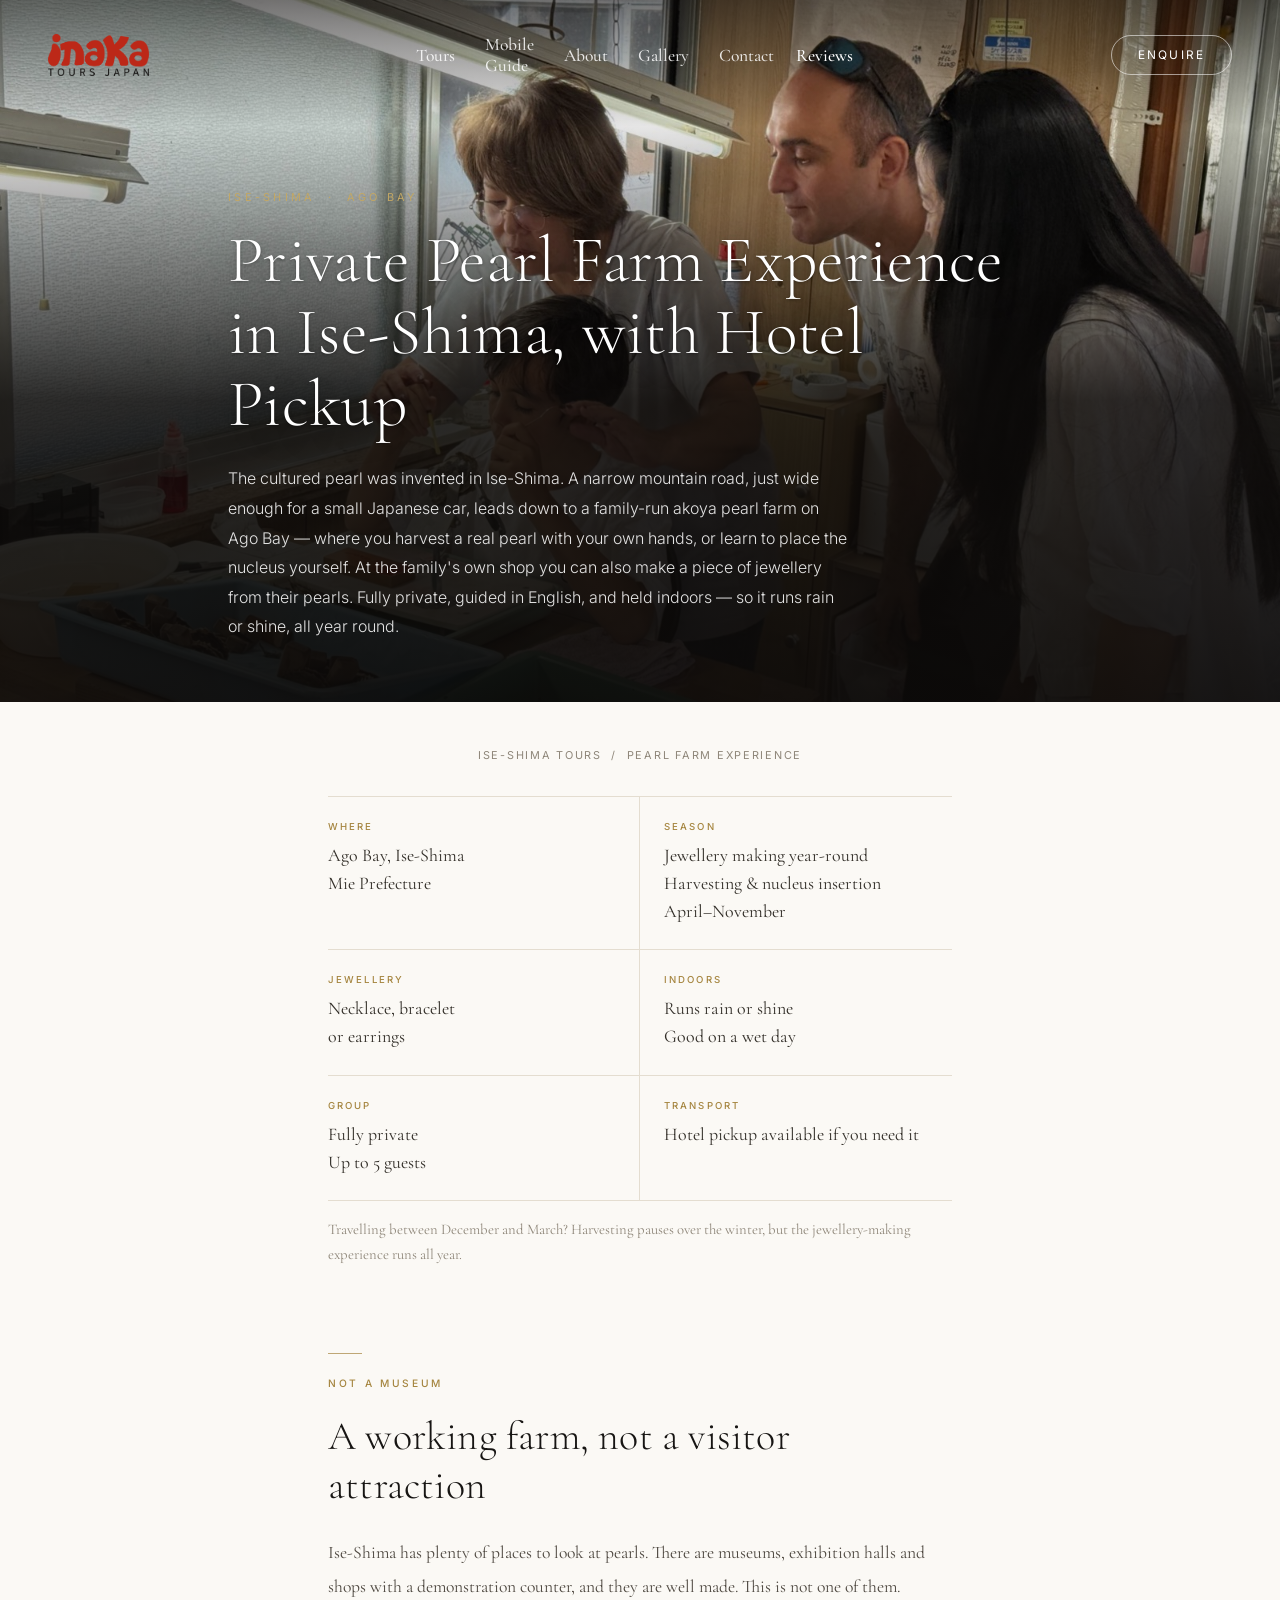
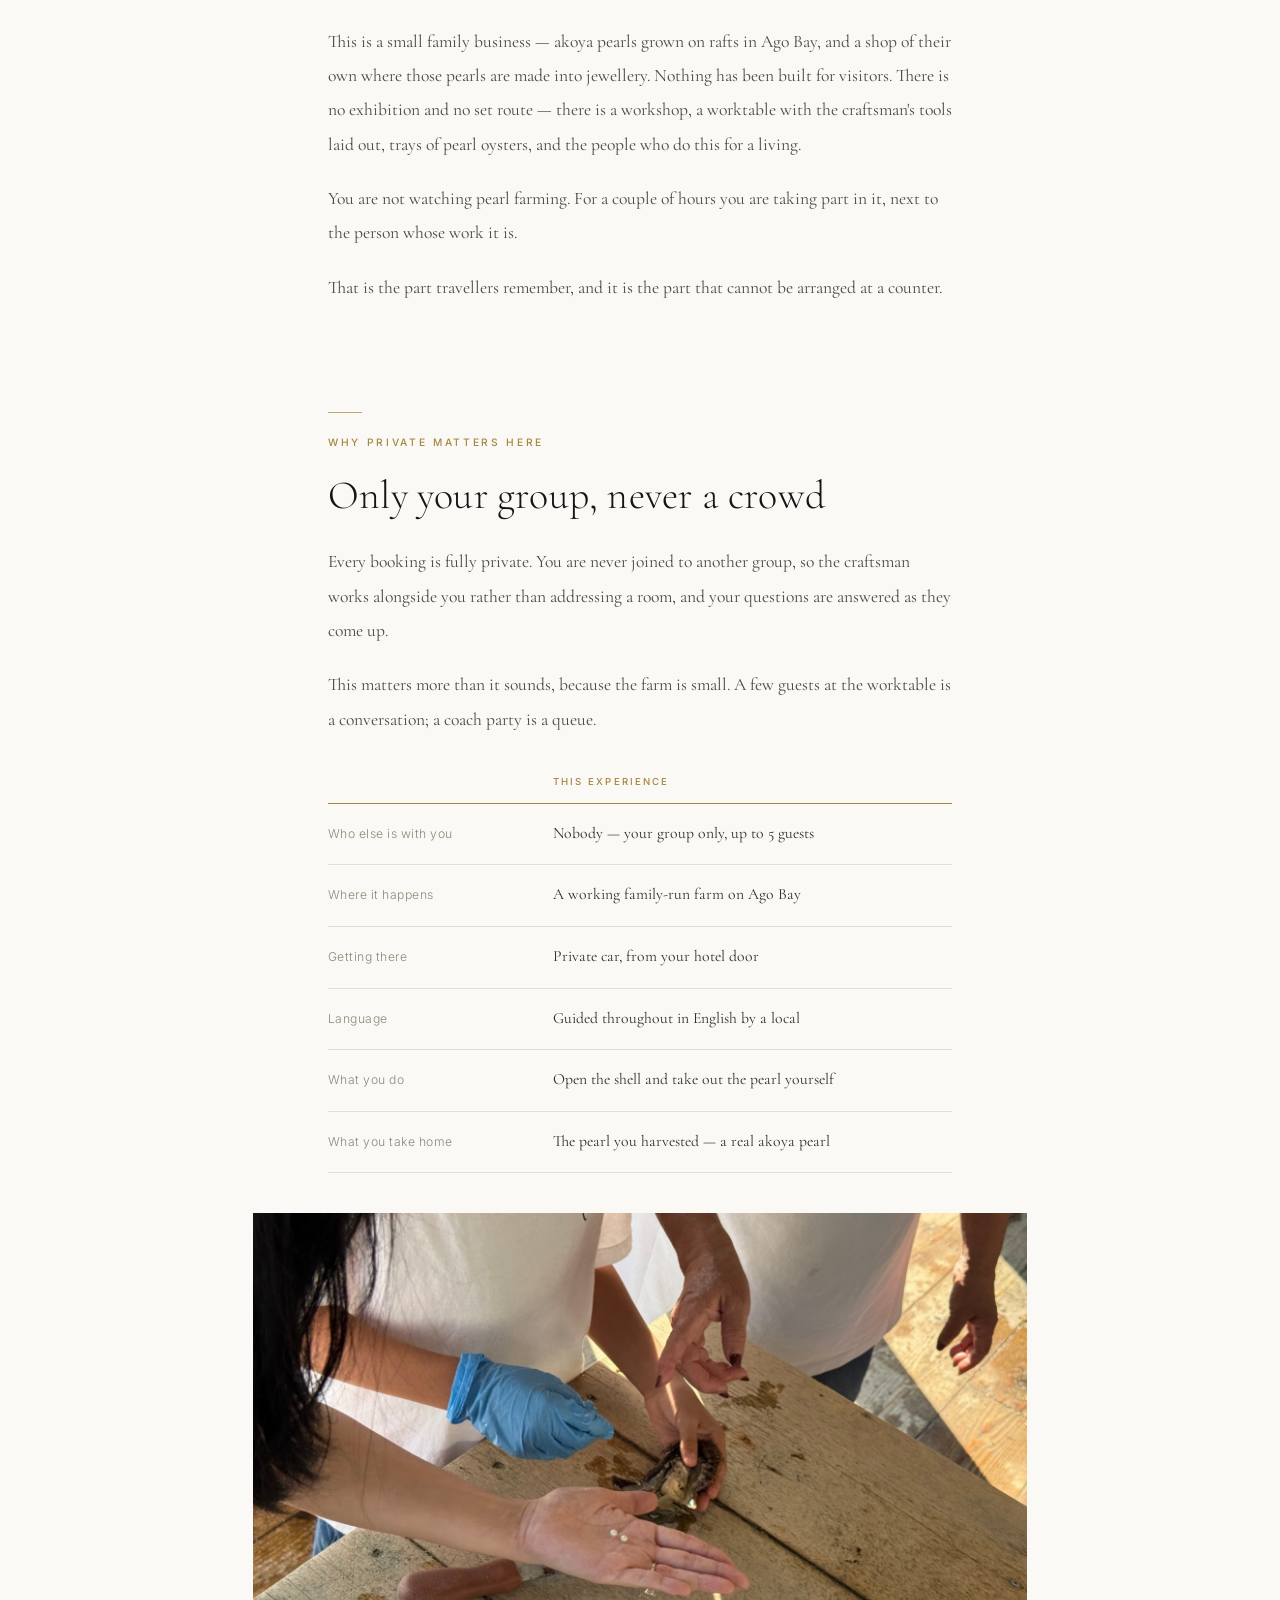
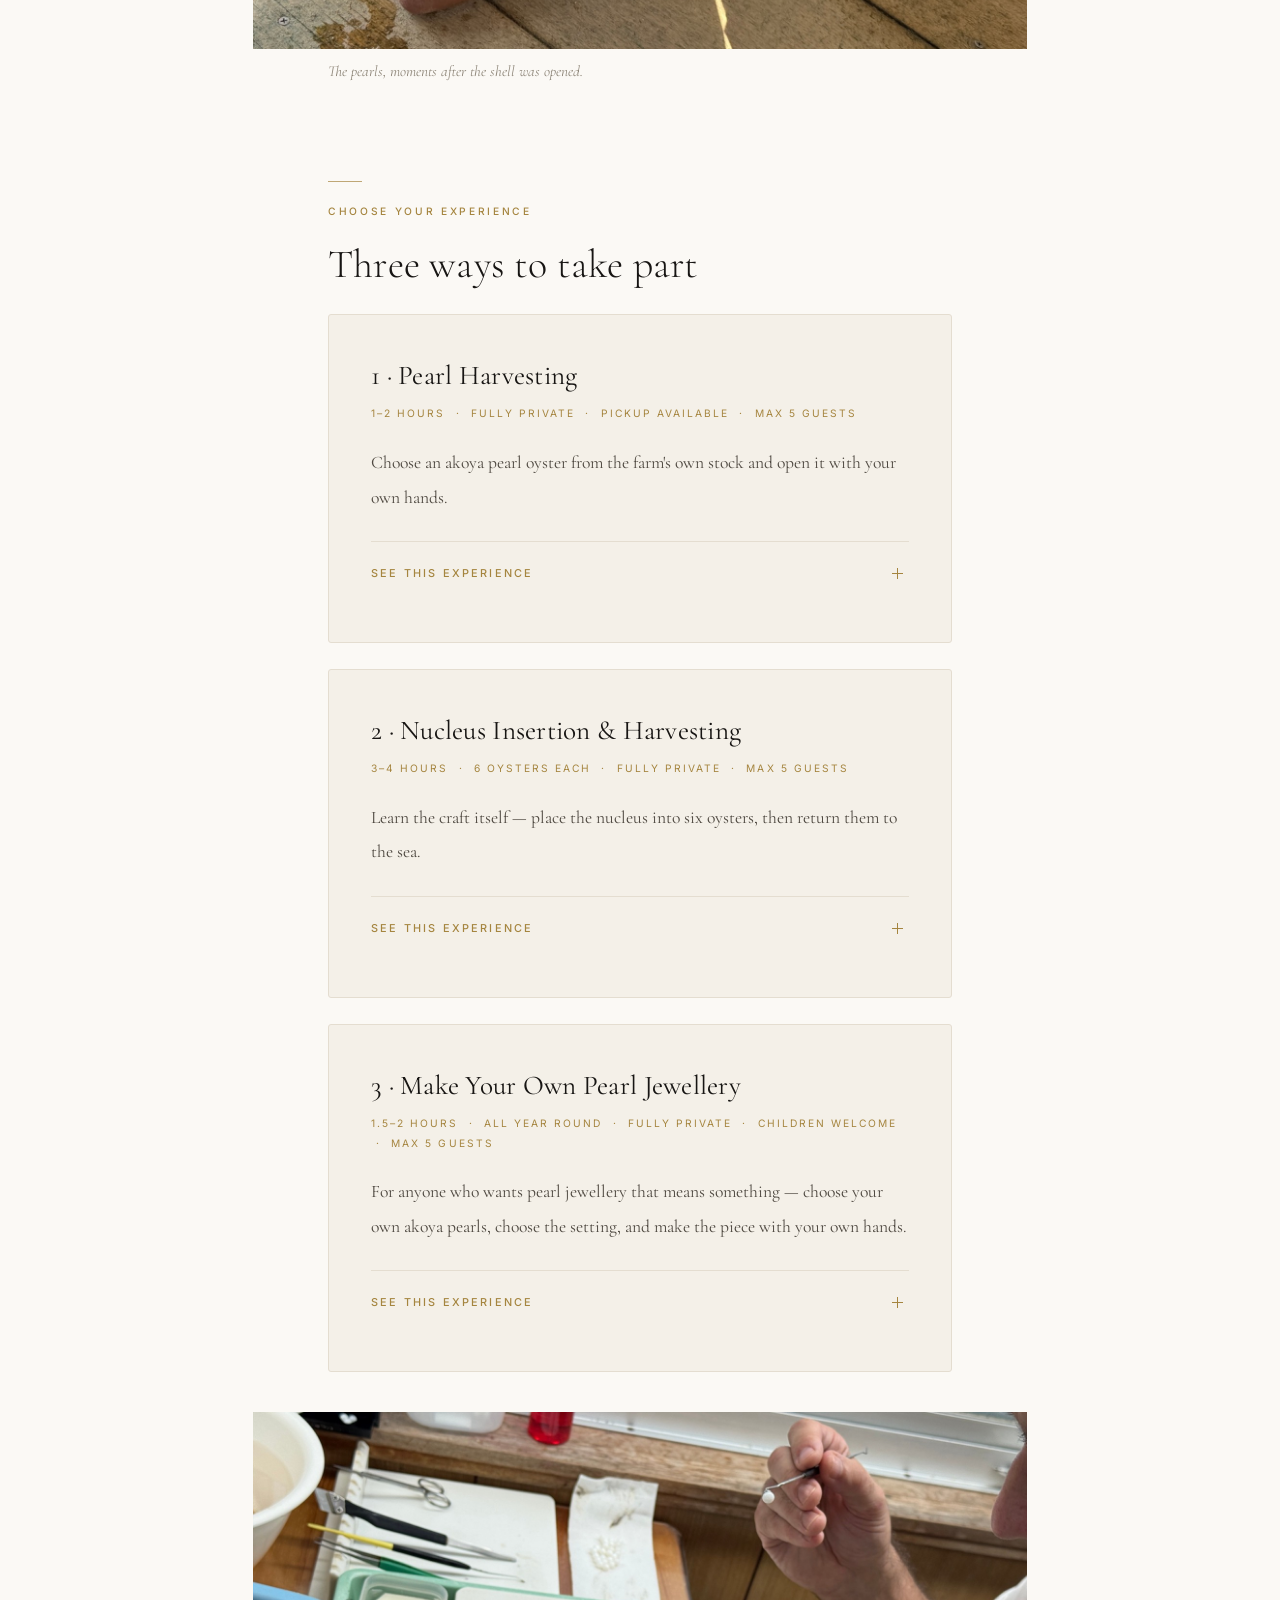
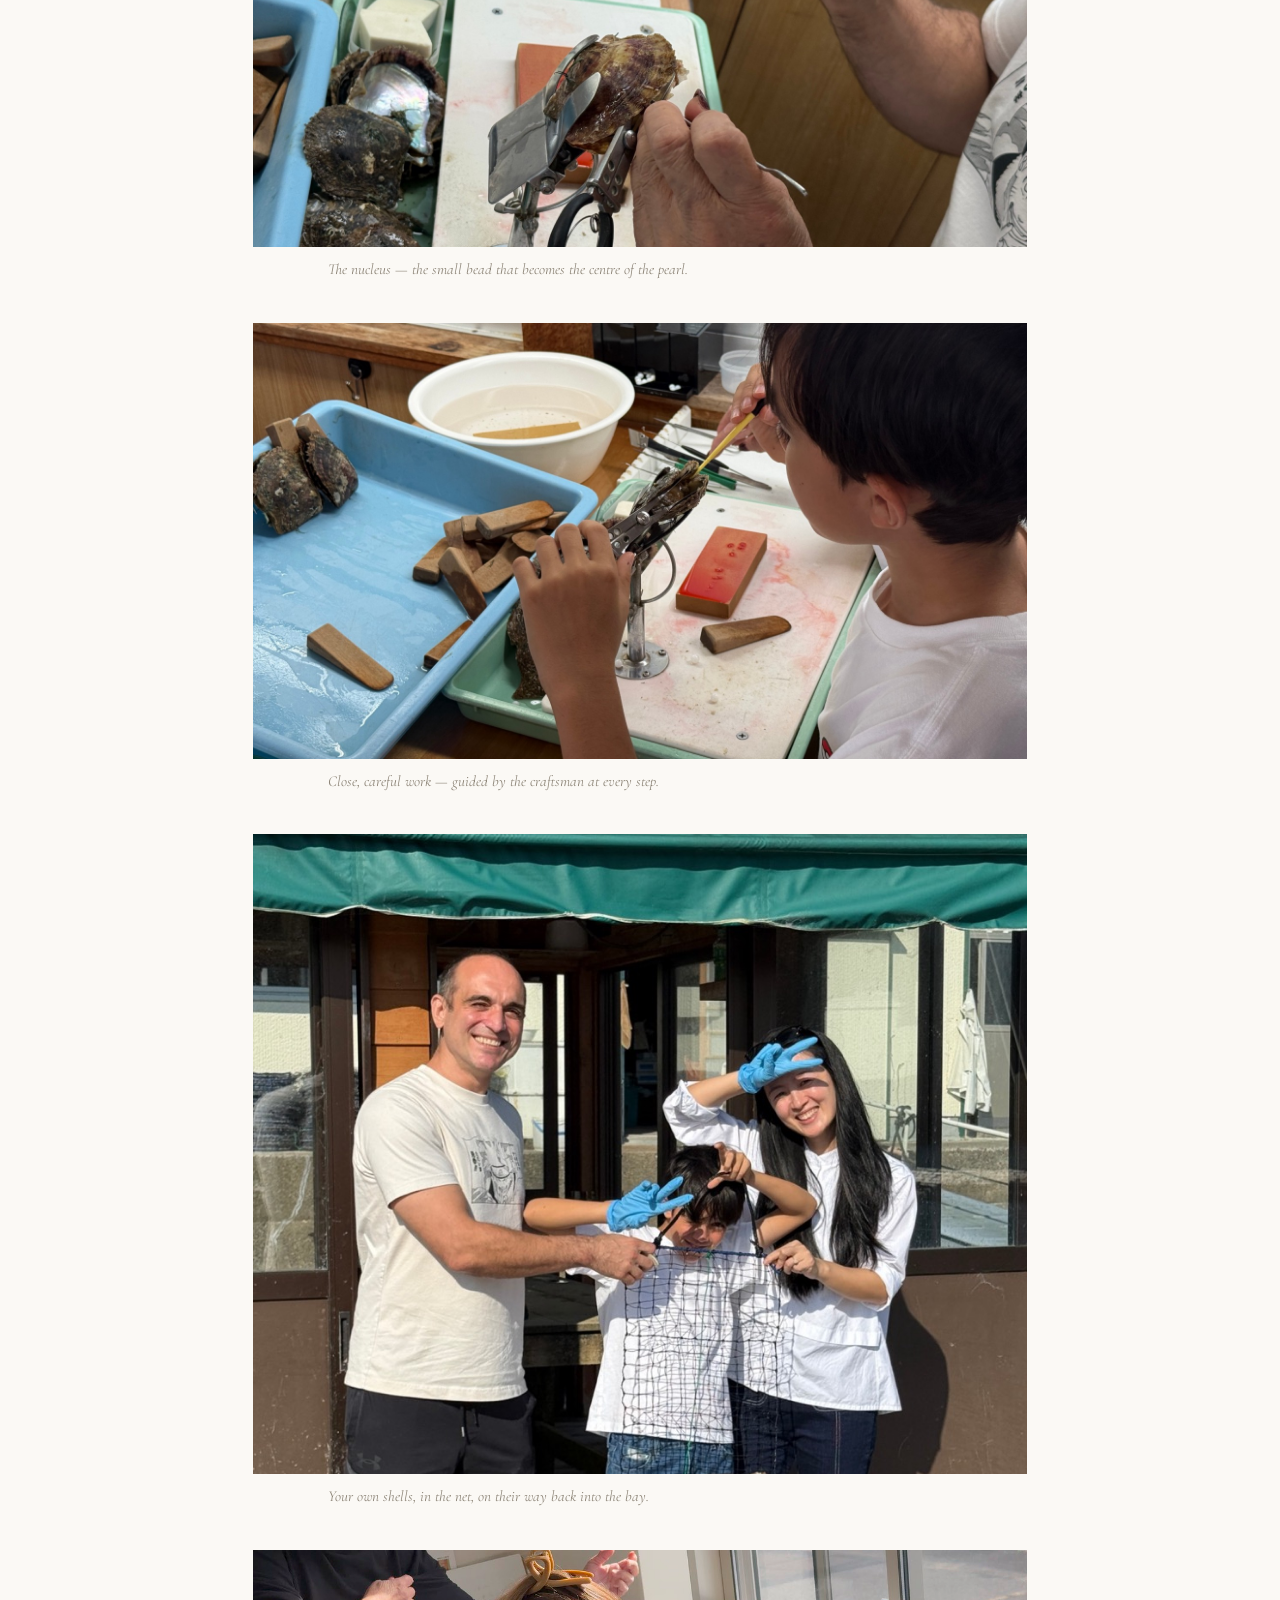
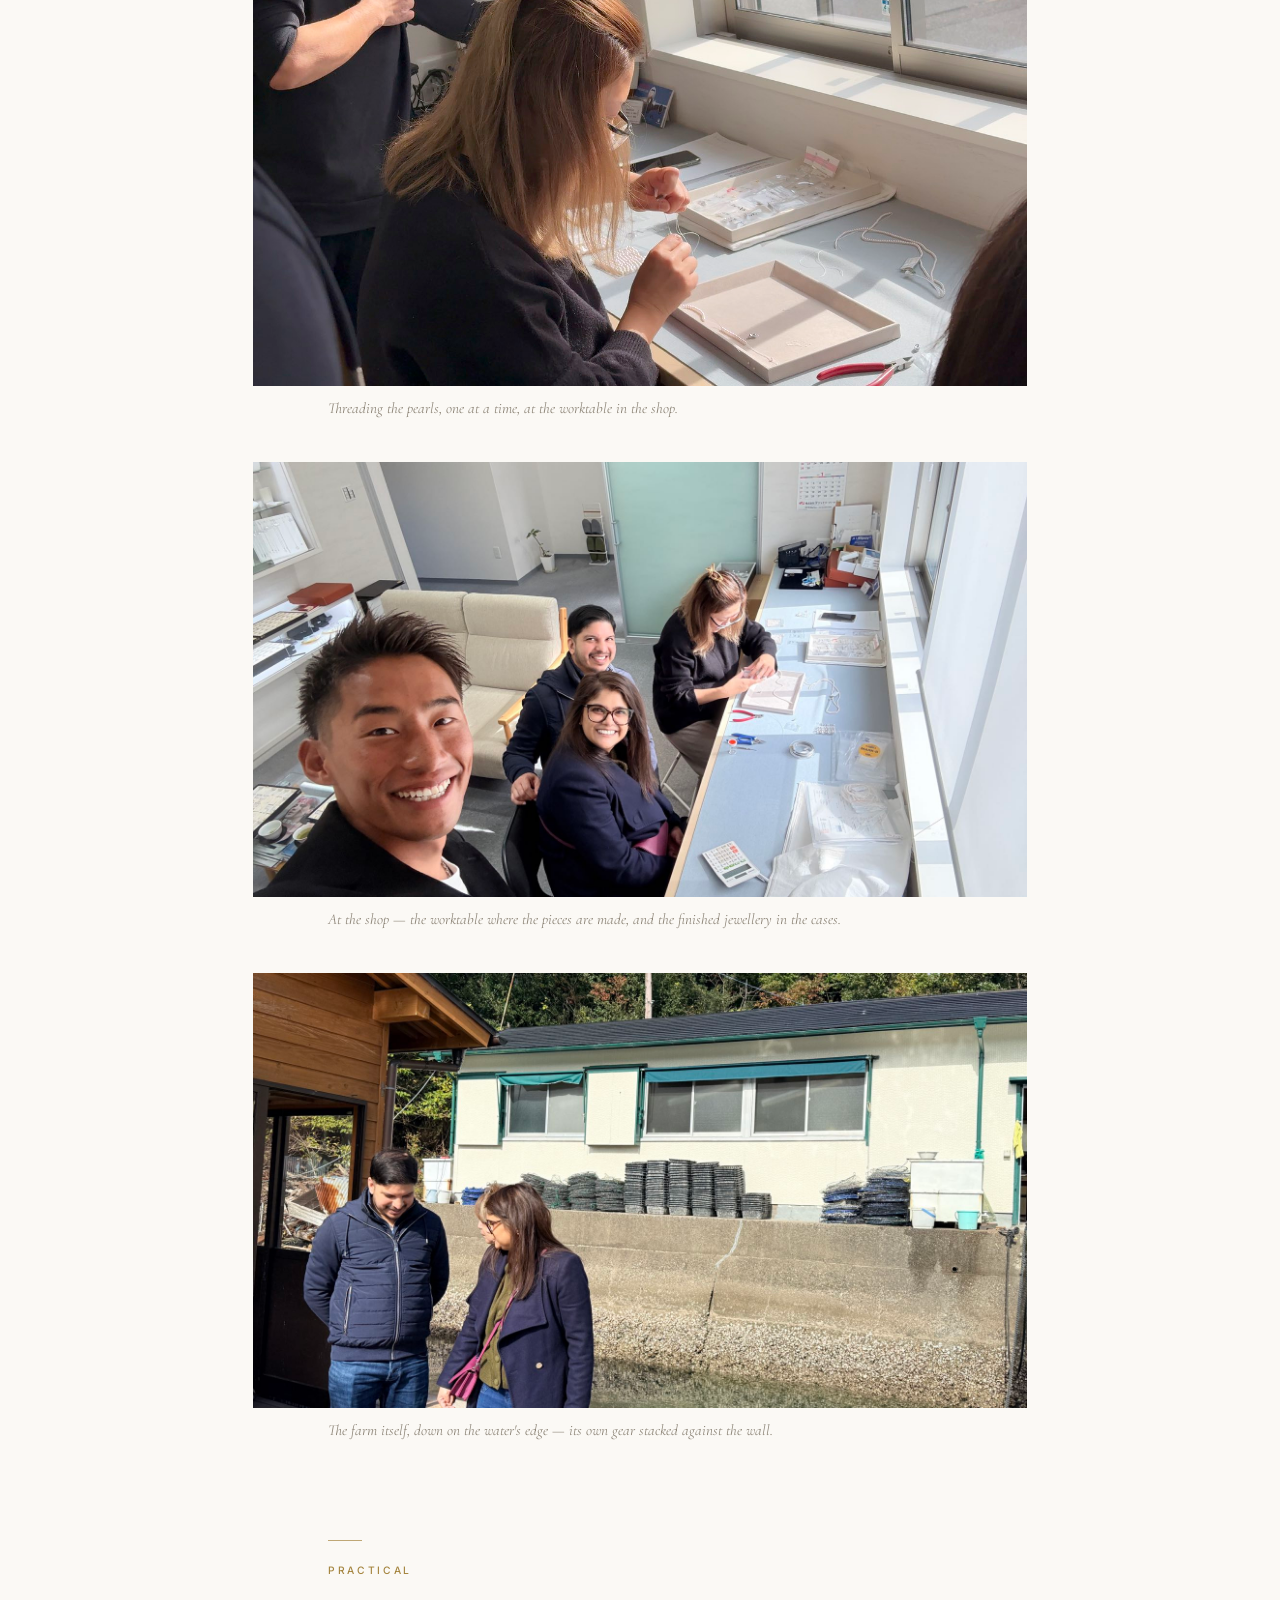
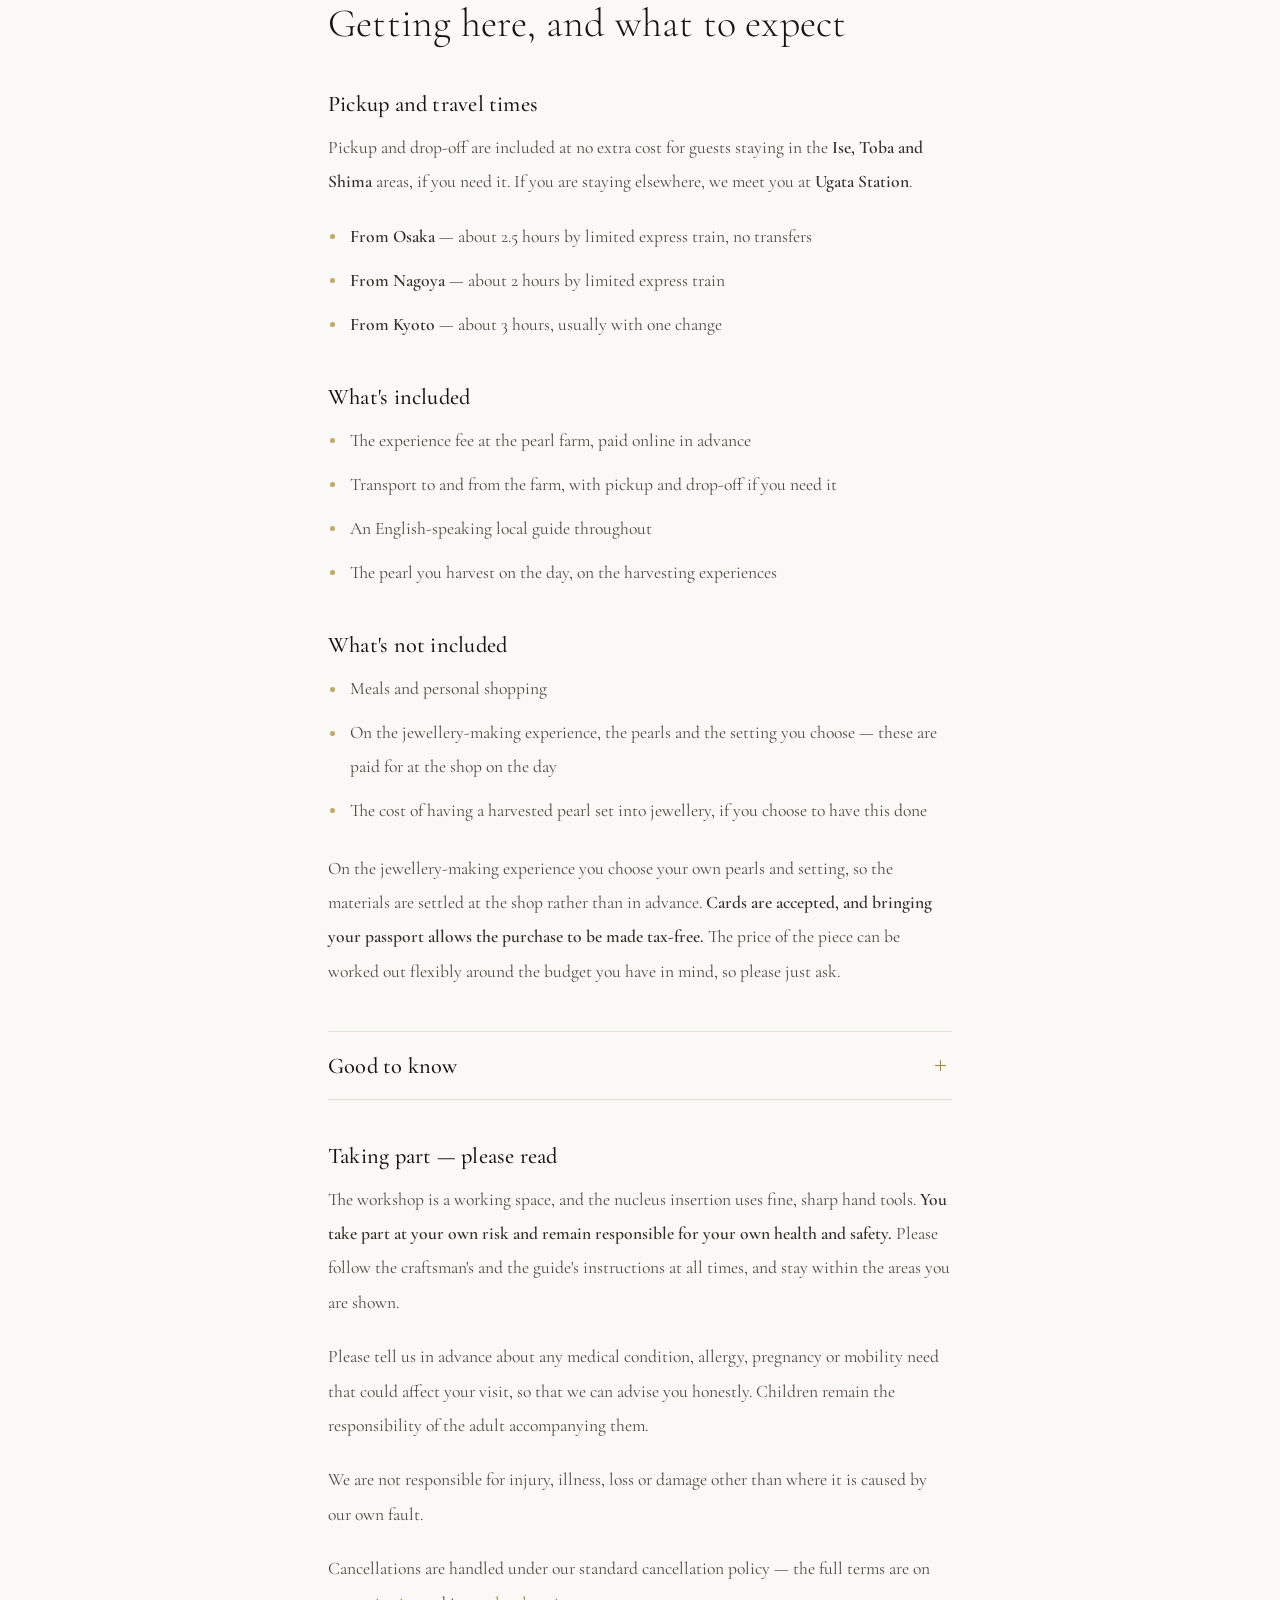
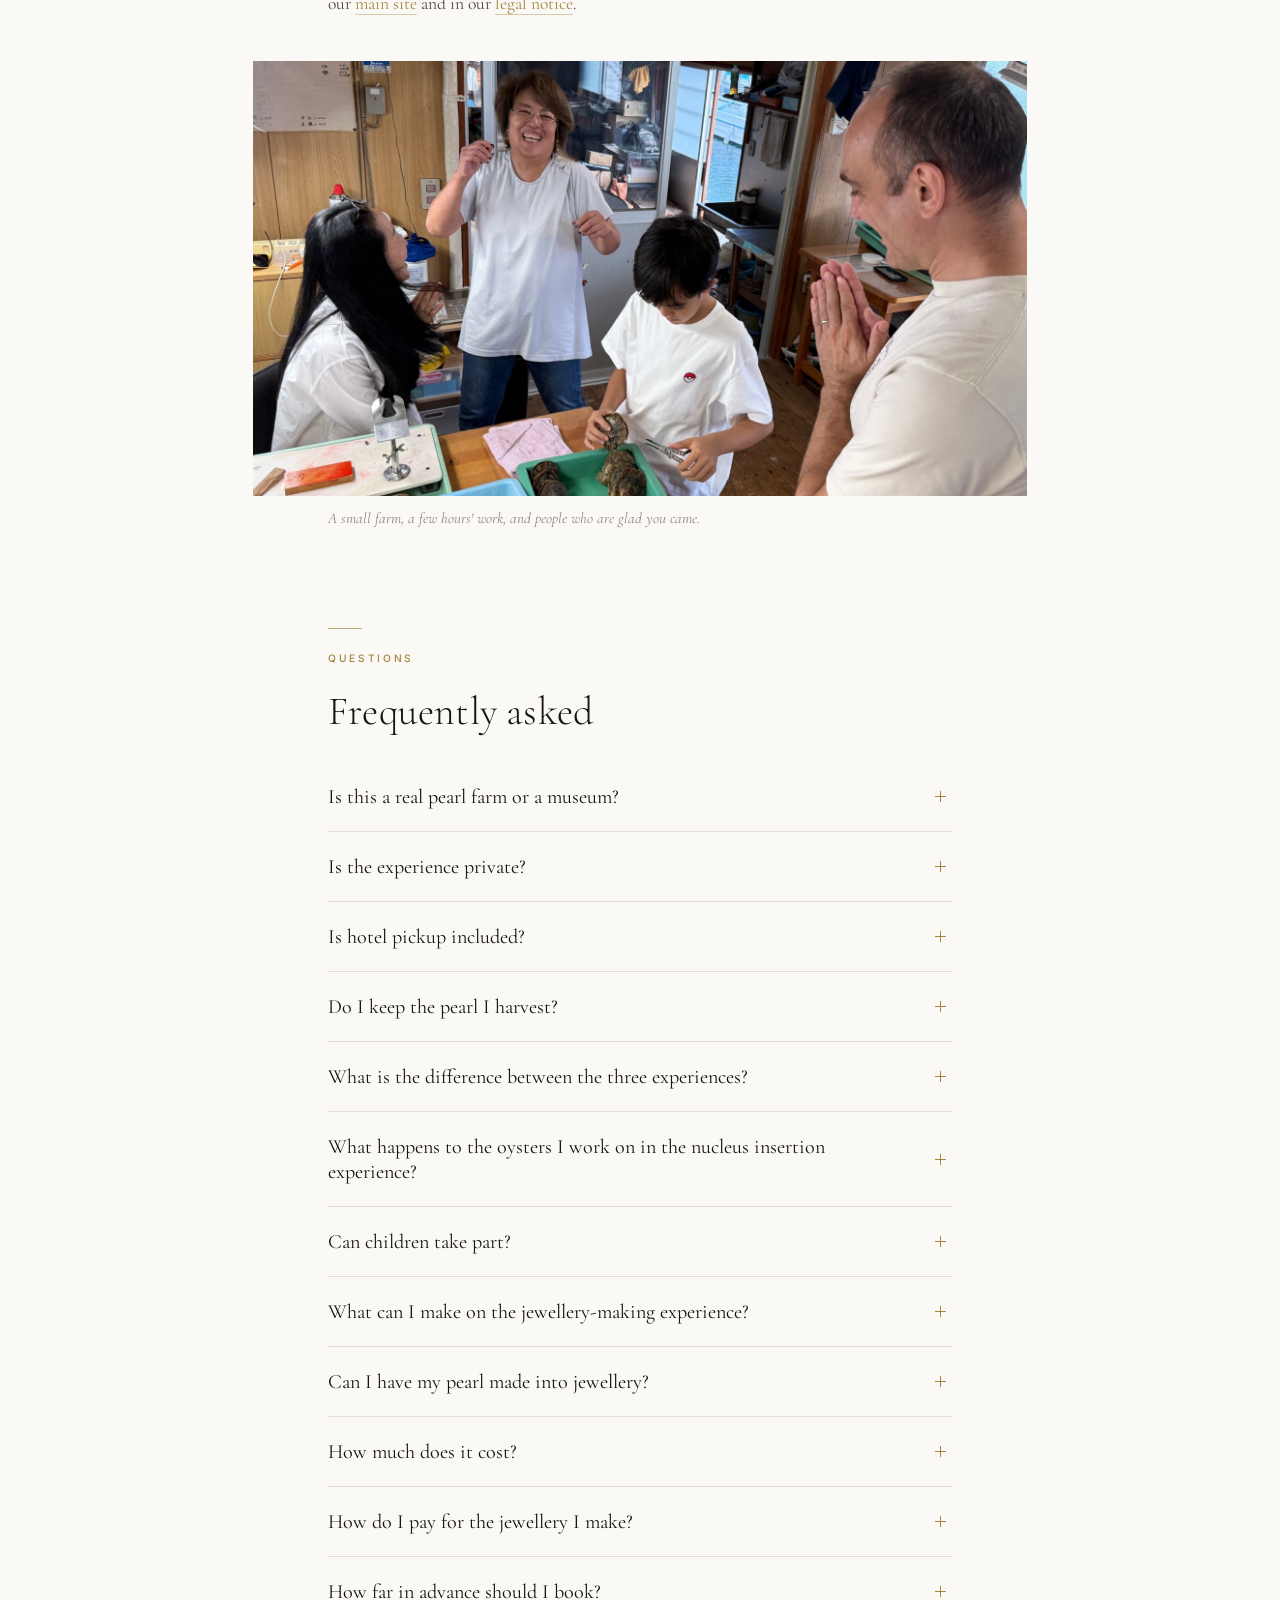
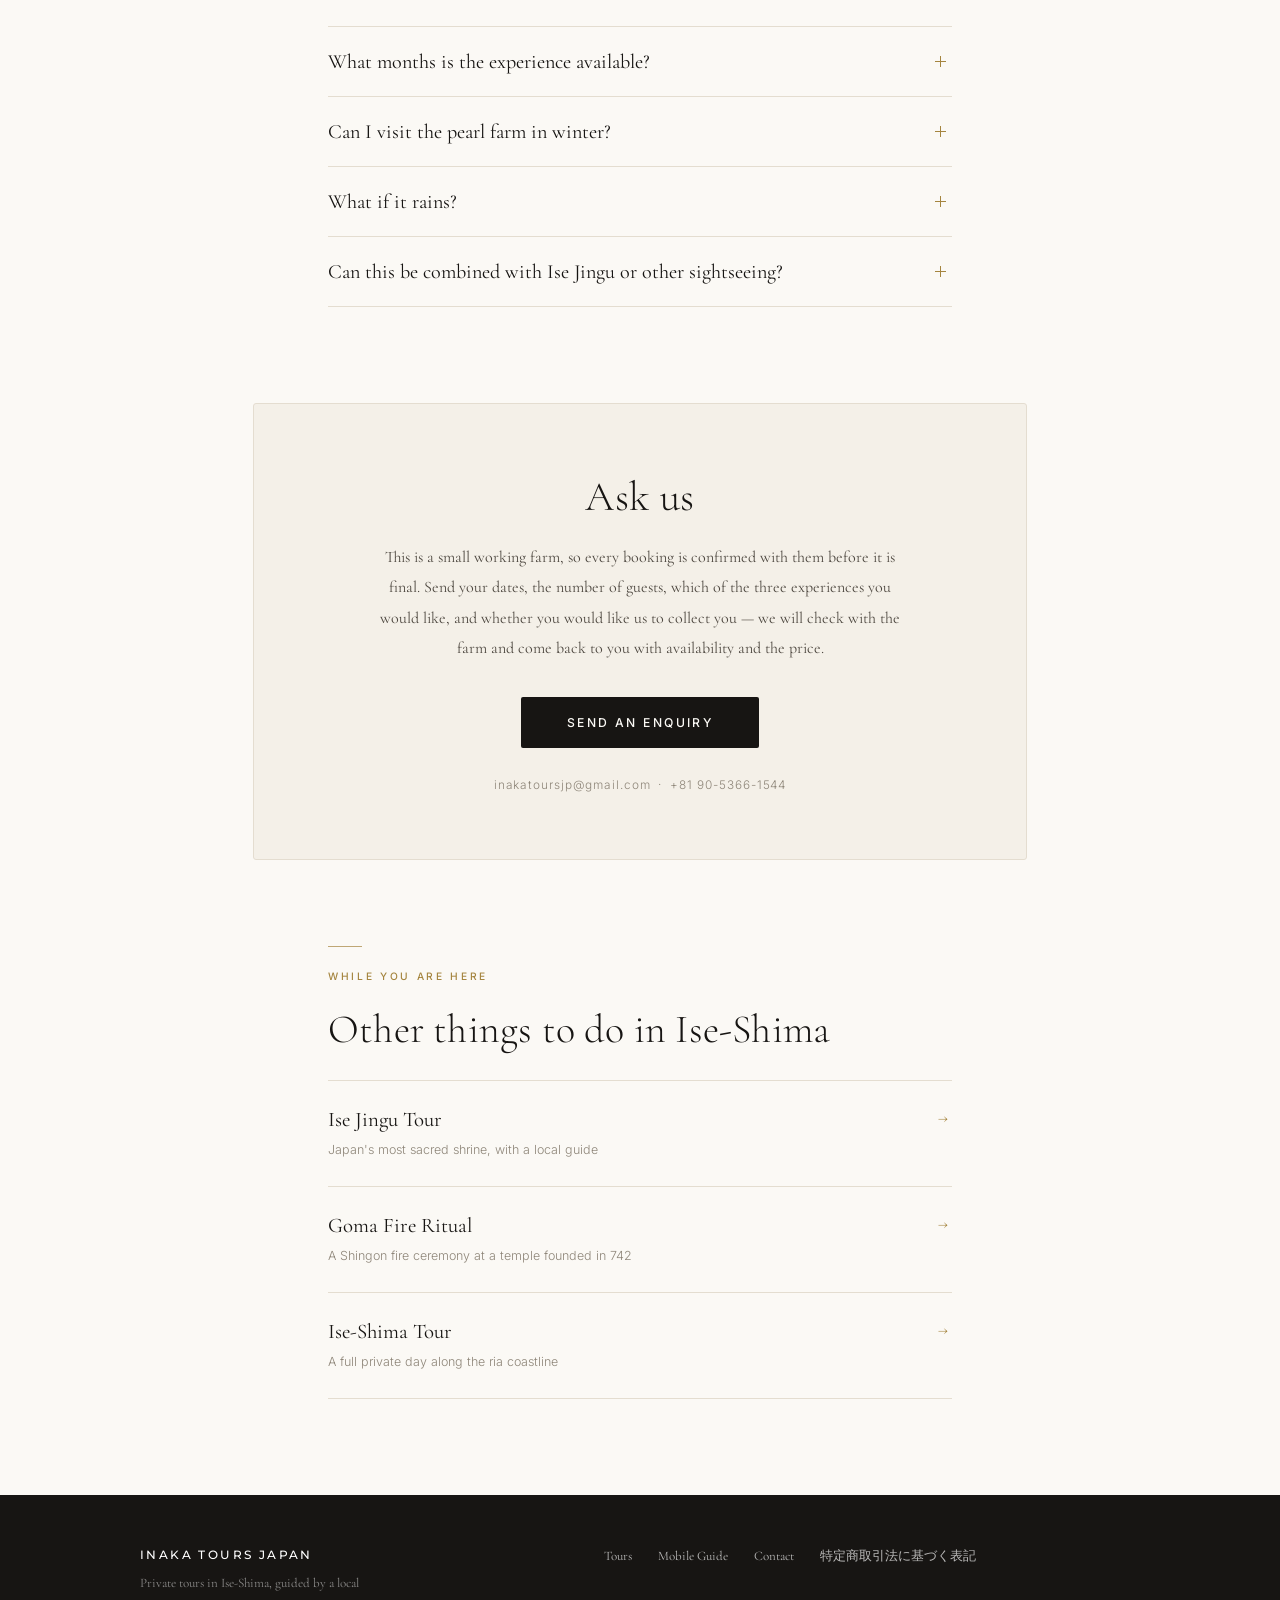
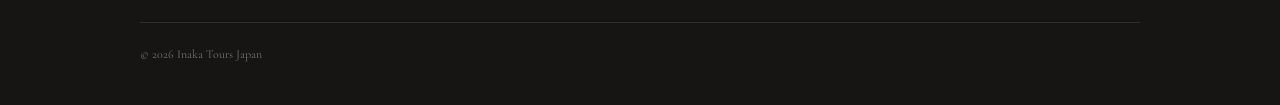
==== commit 768e8e7a: "Add files via upload" ====
--- a/pearl-farm-experience-ise-shima/index.html
+++ b/pearl-farm-experience-ise-shima/index.html
@@ -869,7 +869,7 @@
         <div class="p-more">
           <a href="/#tours">Ise Jingu Tour<span>Japan's most sacred shrine, with a local guide</span></a>
           <a href="/#tours">Goma Fire Ritual<span>A Shingon fire ceremony at a temple founded in 742</span></a>
-          <a href="/#tours">Ise-Shima Basic Tour<span>A full private day along the ria coastline</span></a>
+          <a href="/#tours">Ise-Shima Tour<span>A full private day along the ria coastline</span></a>
         </div>
       </section>
     </div>
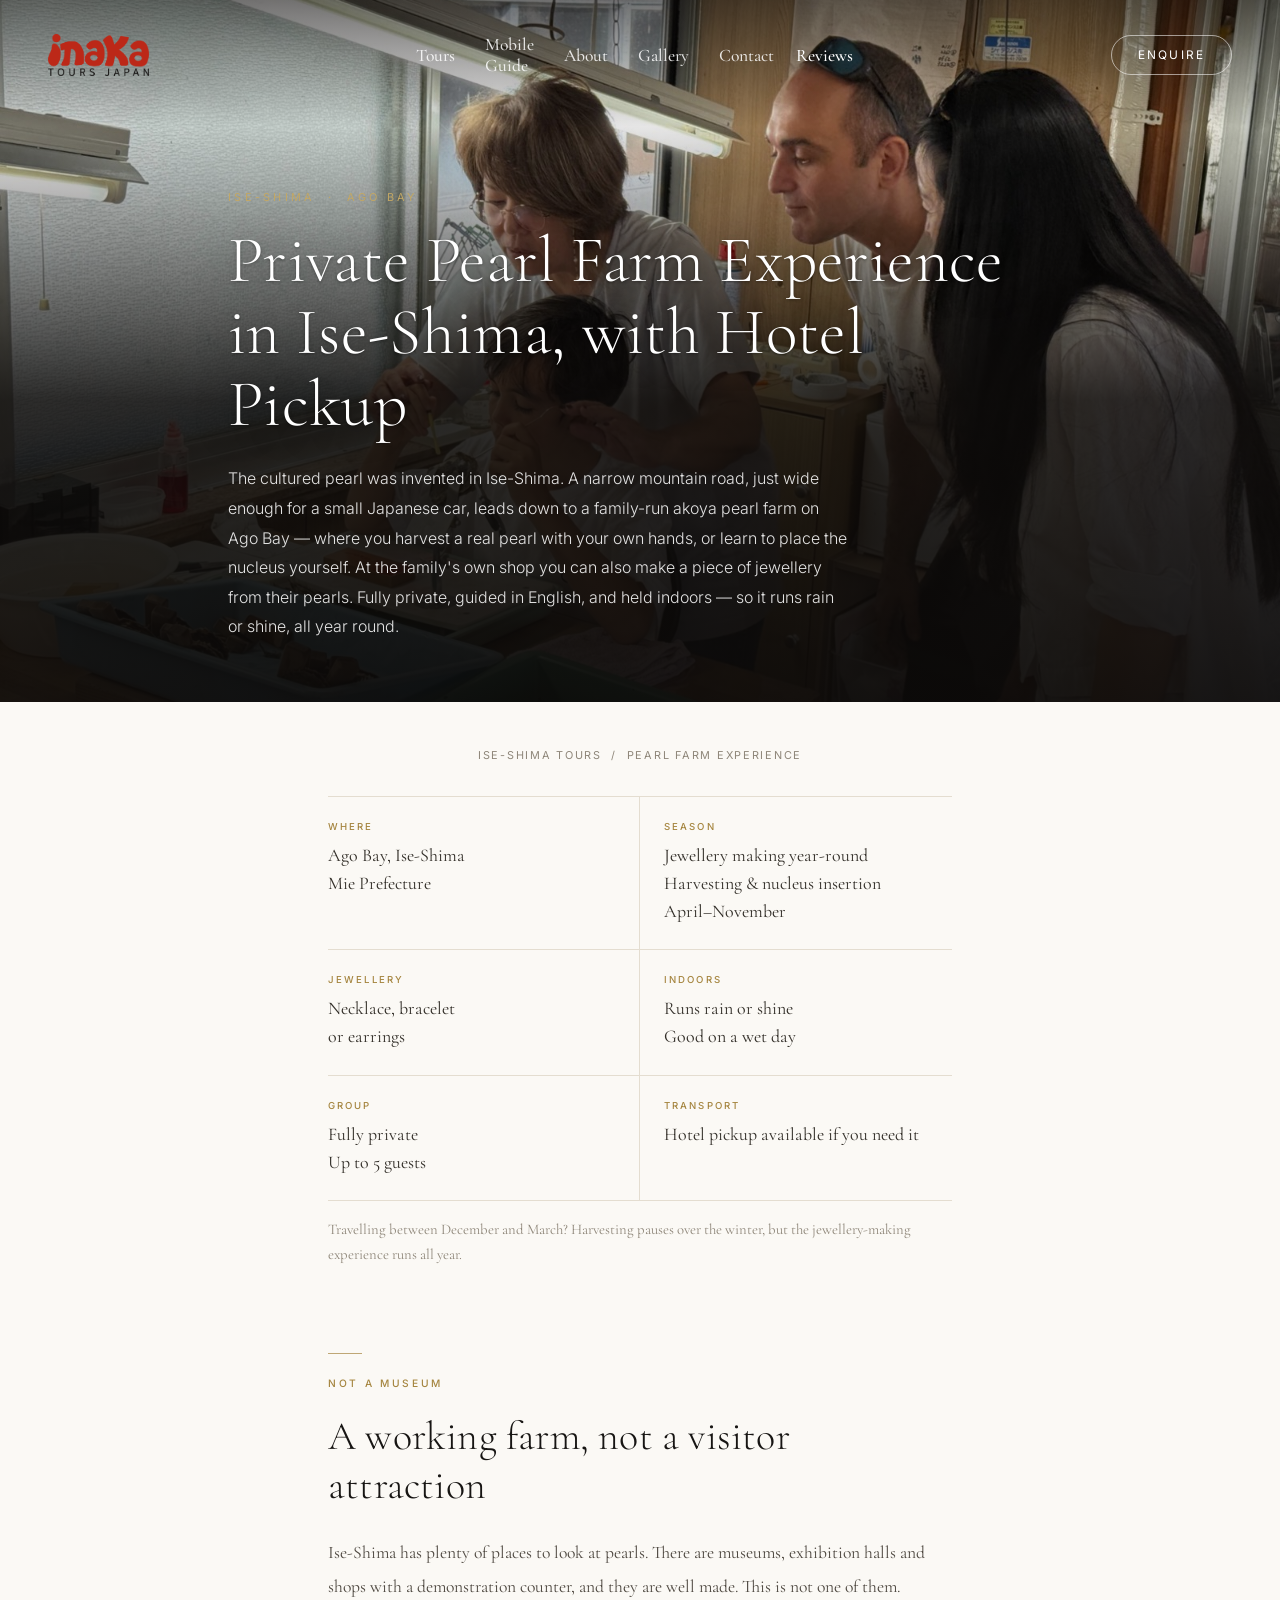
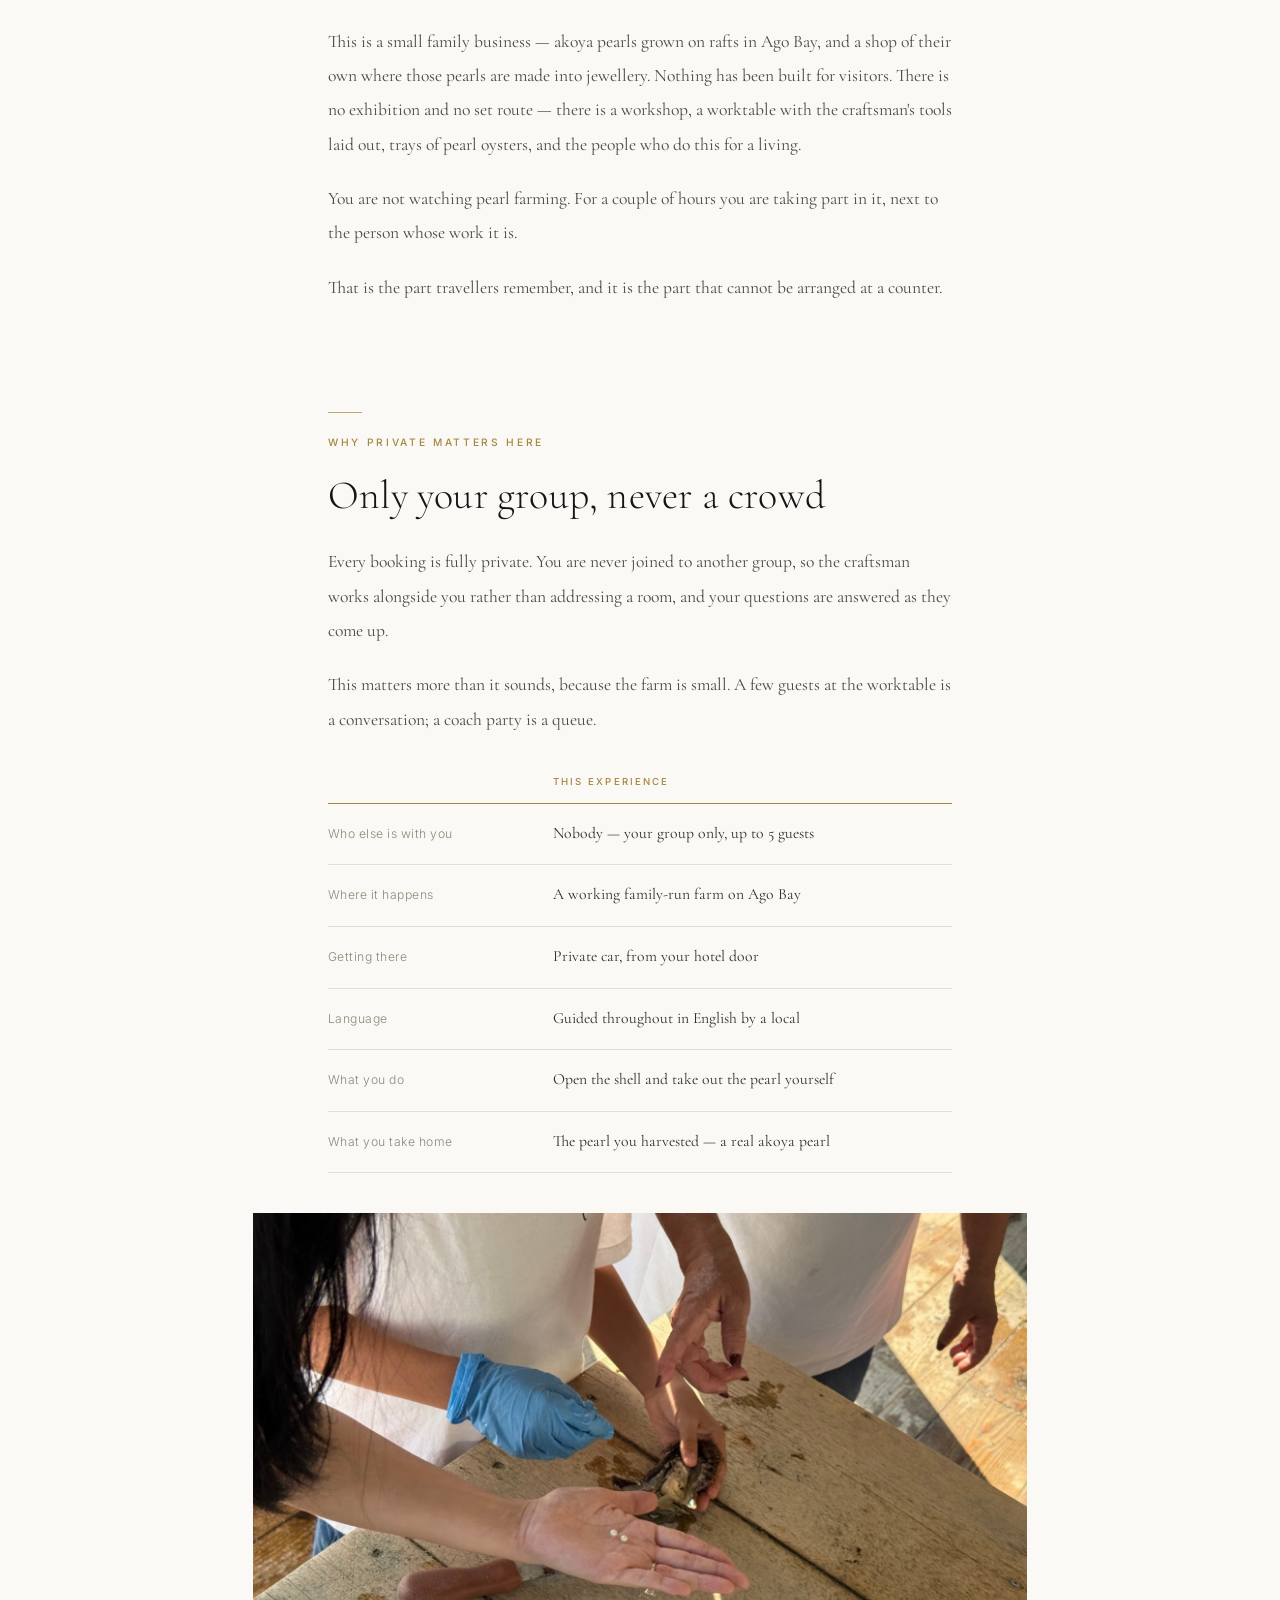
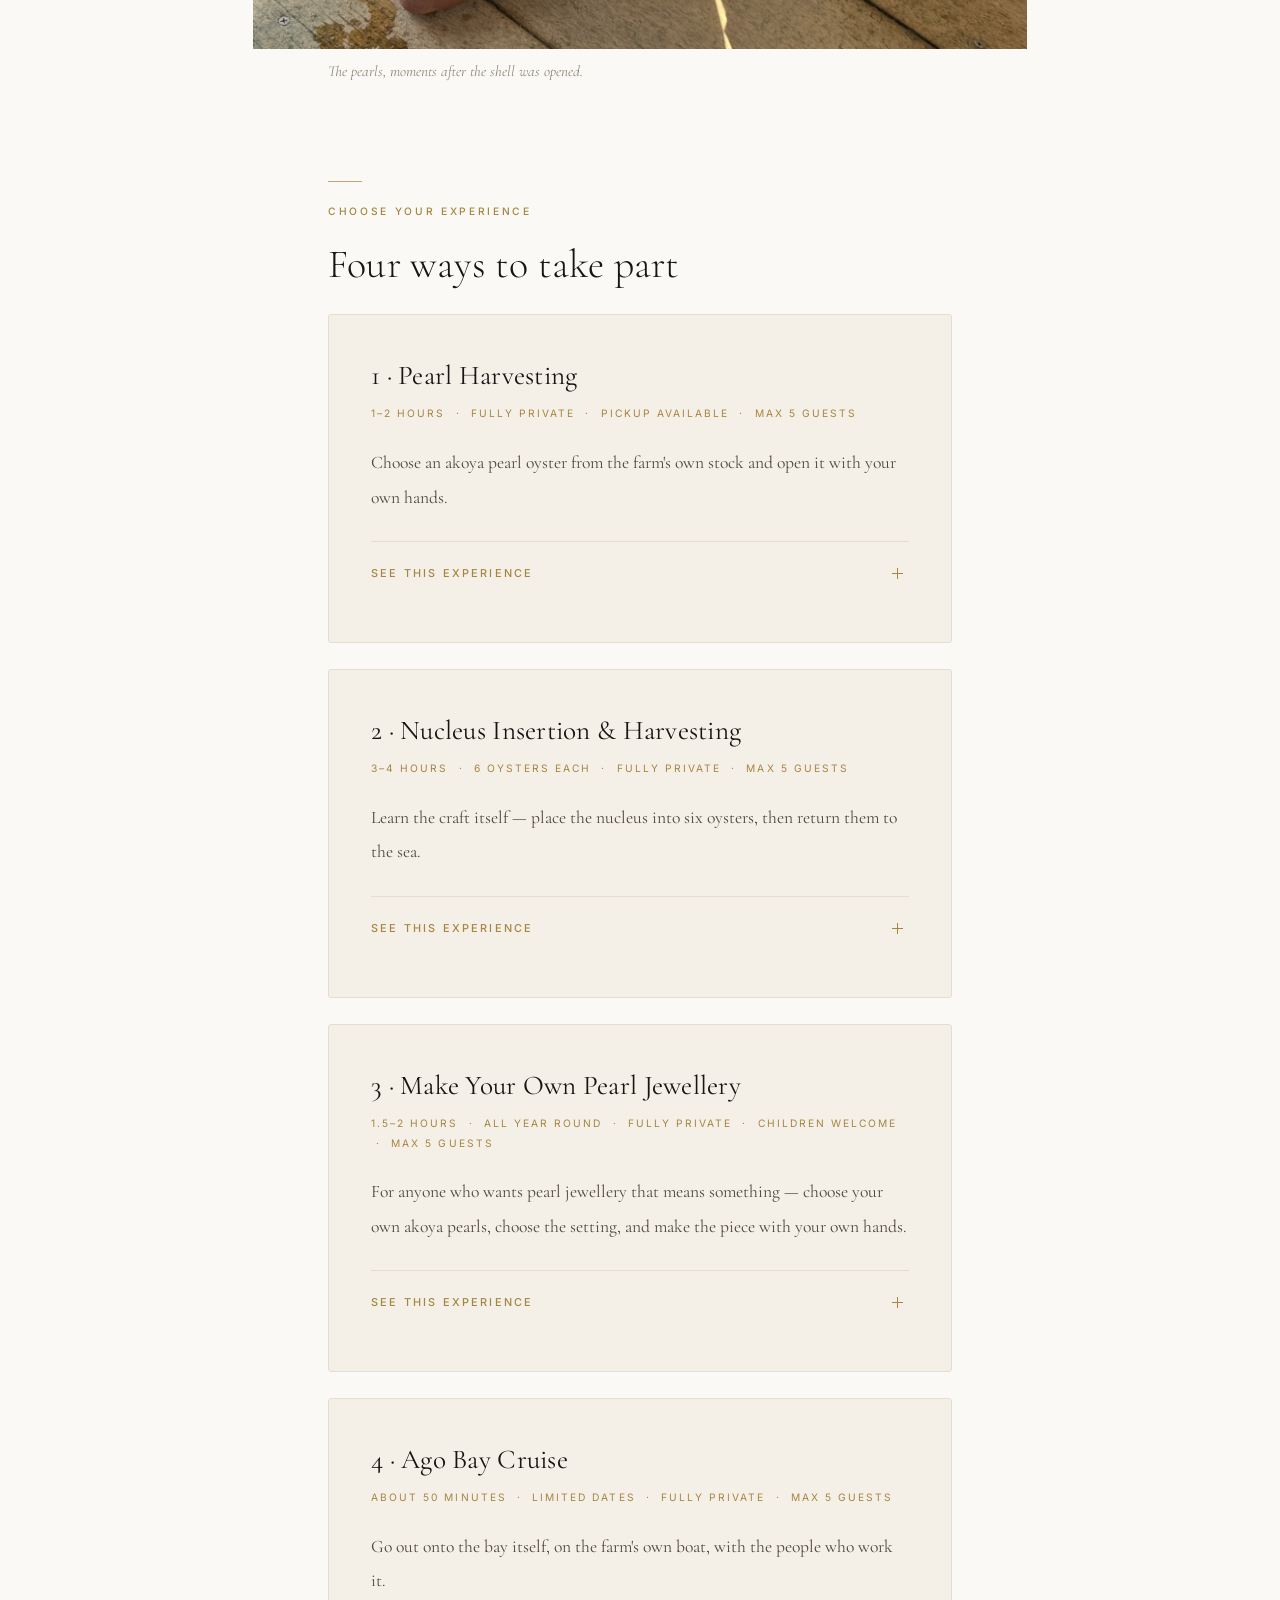
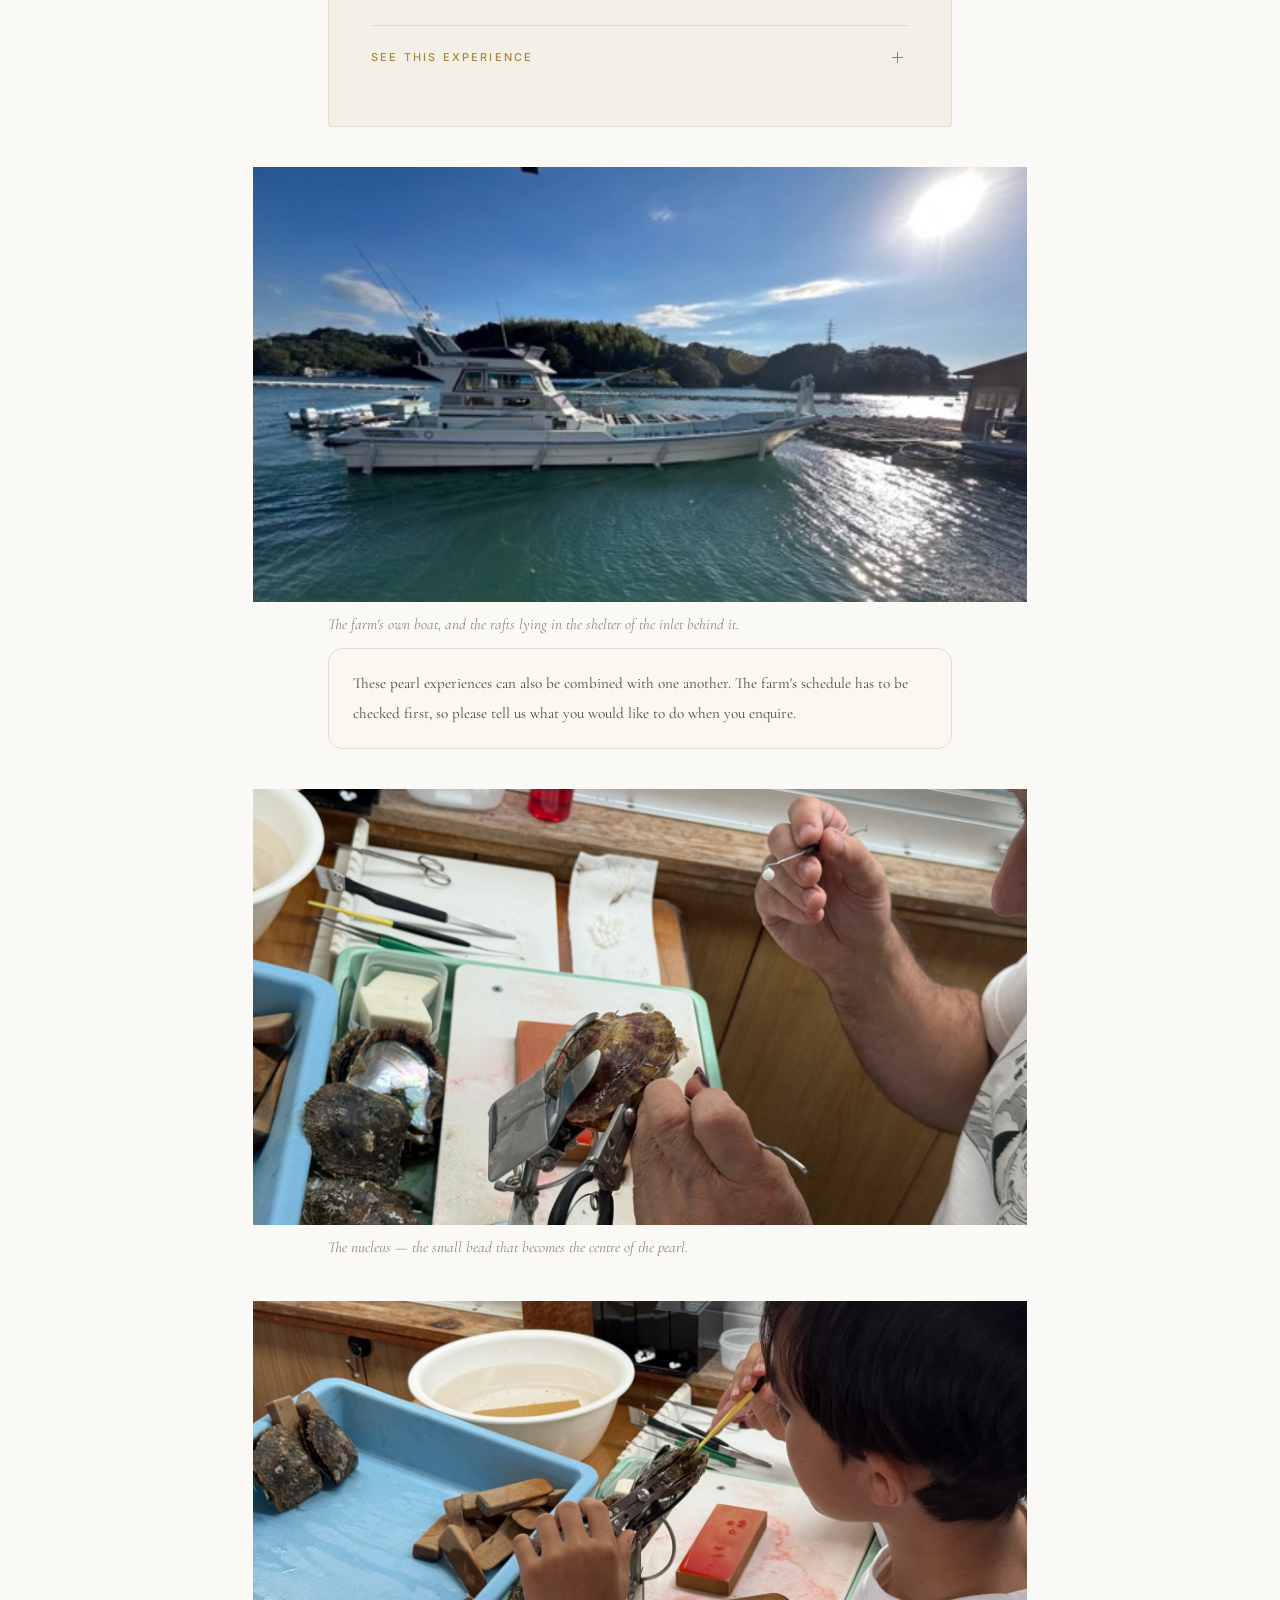
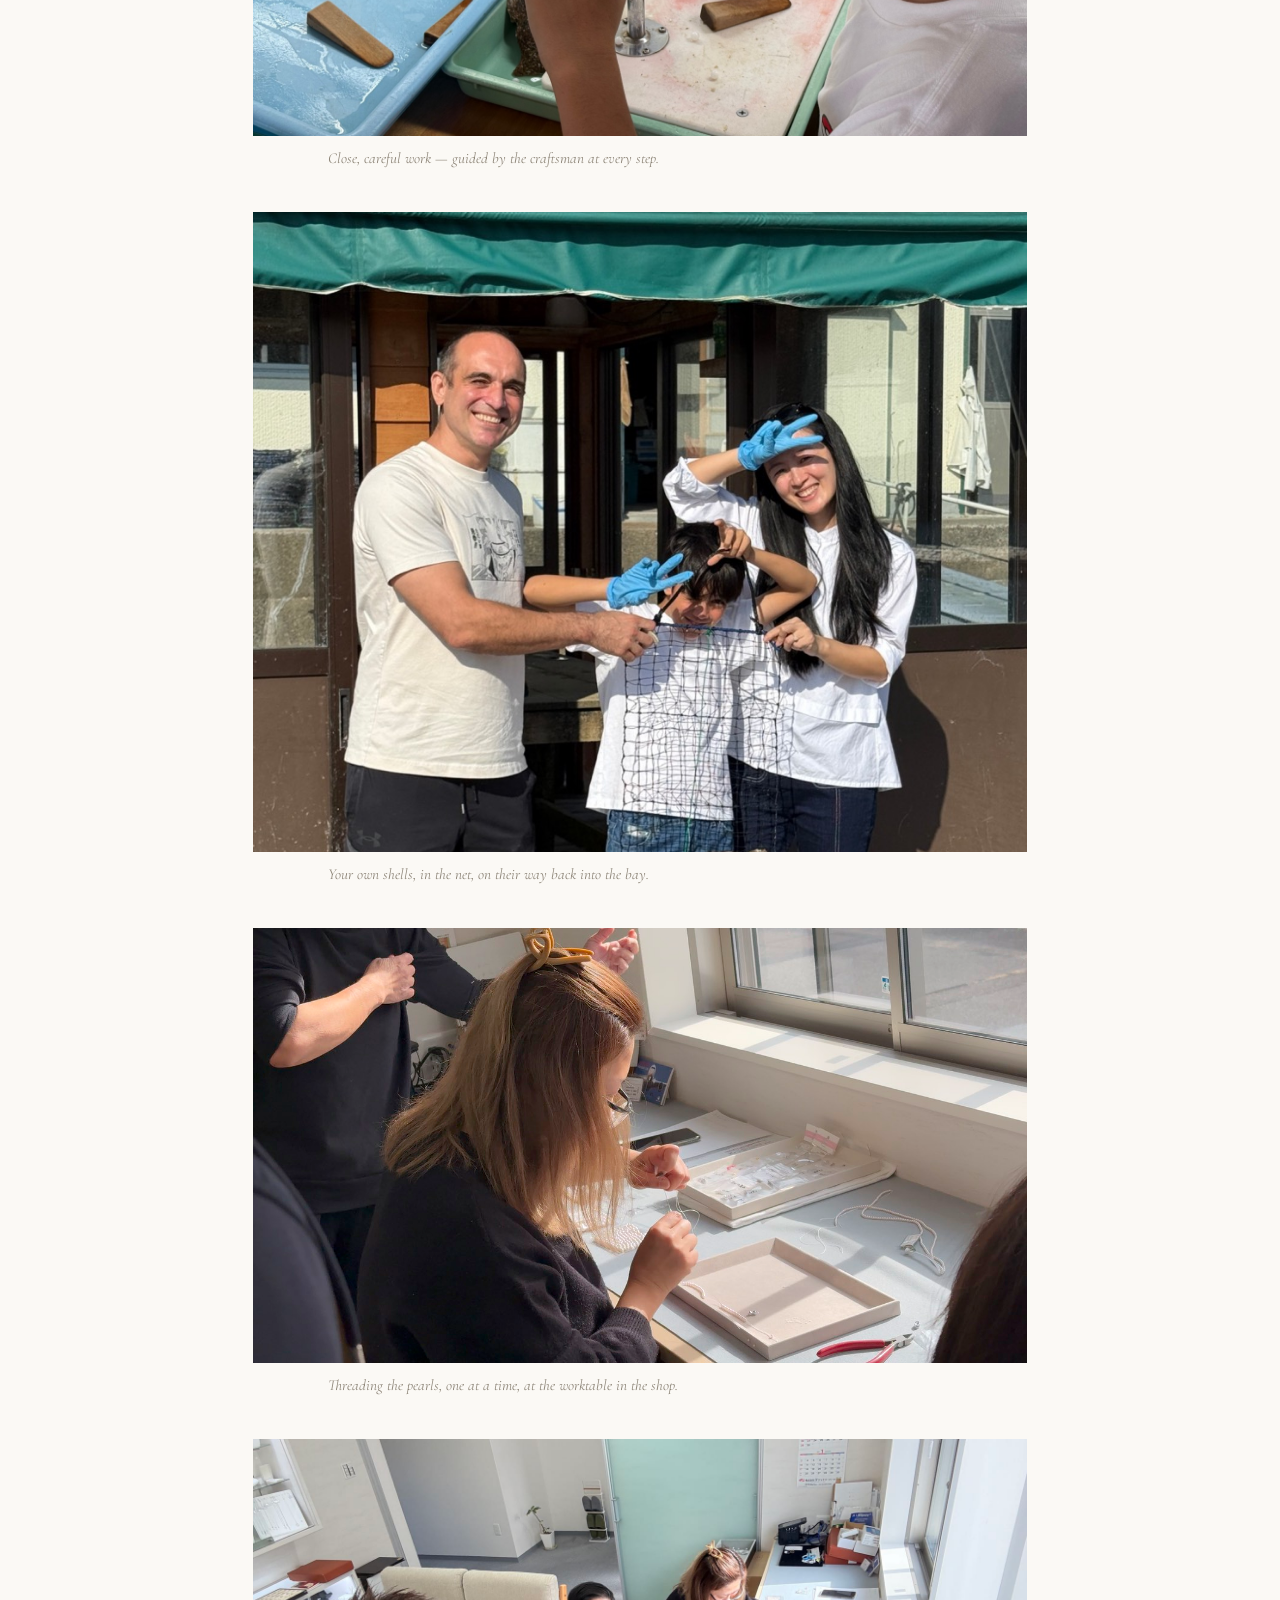
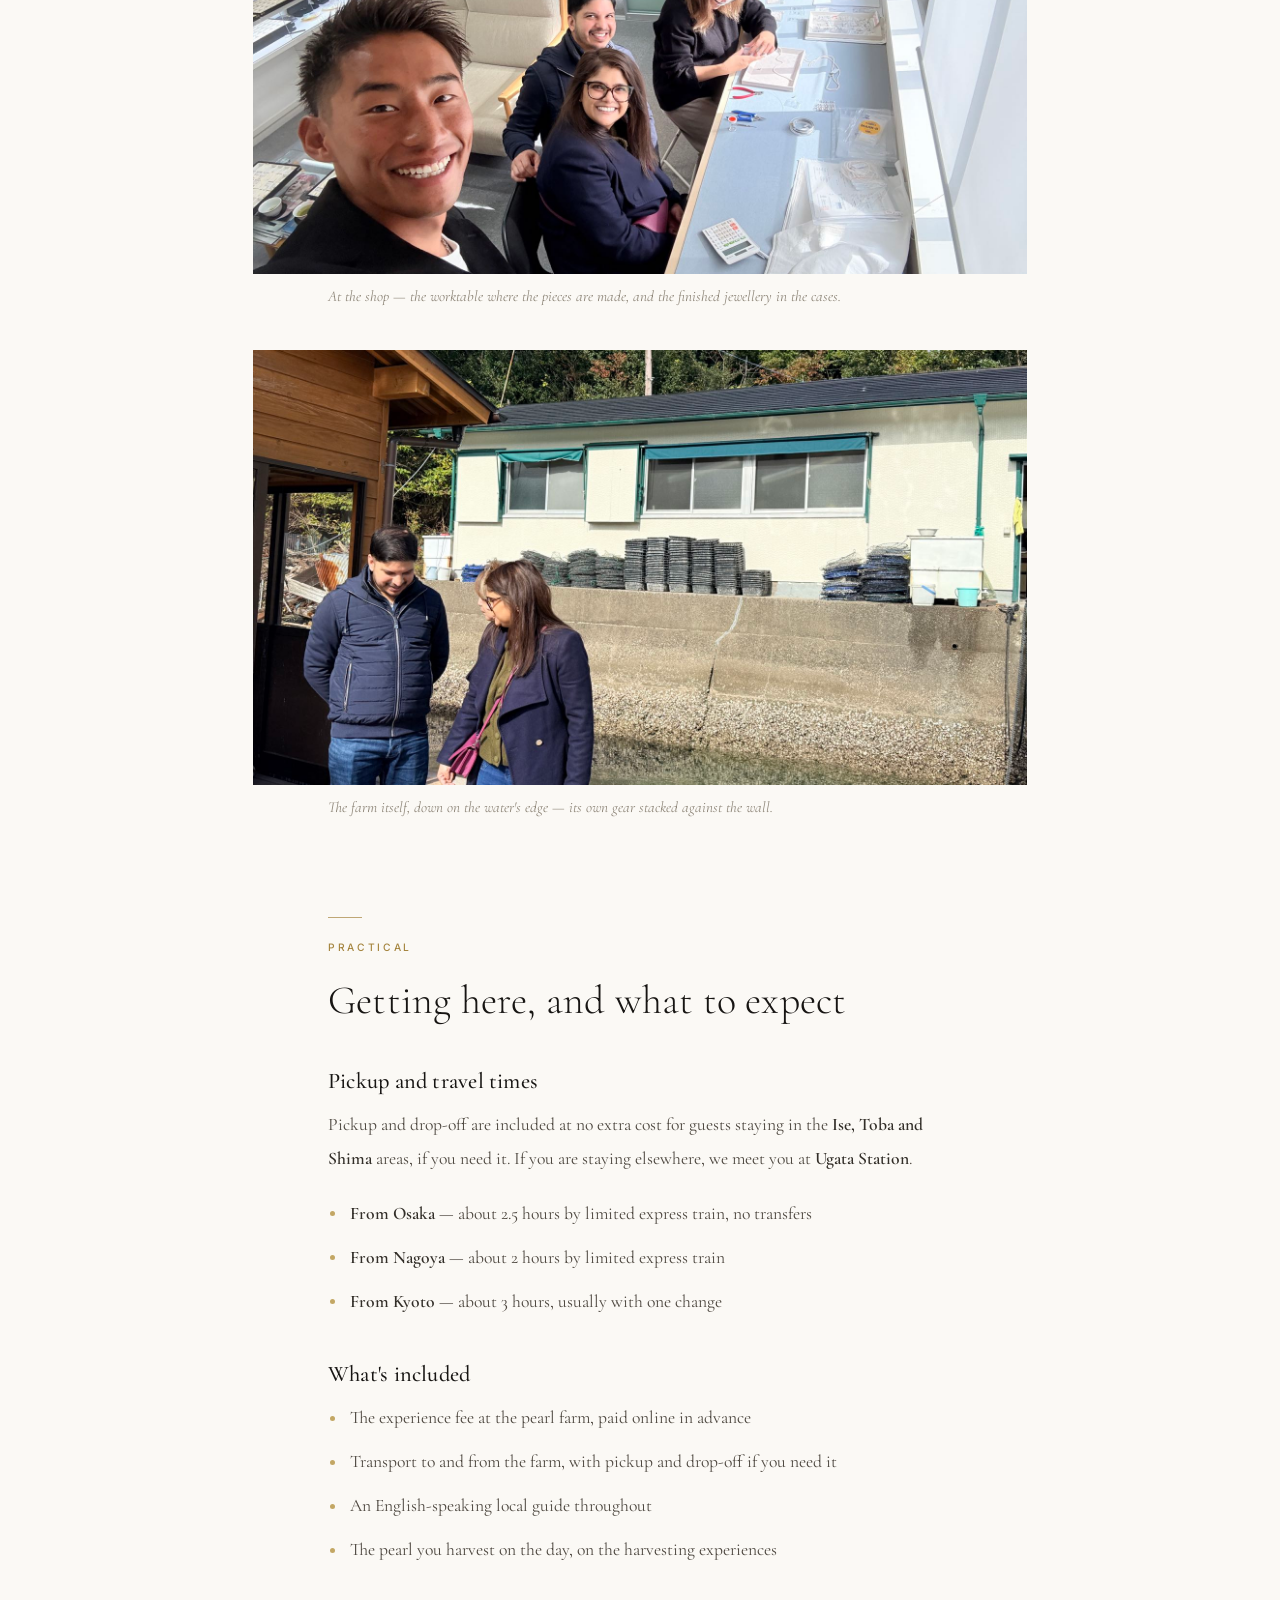
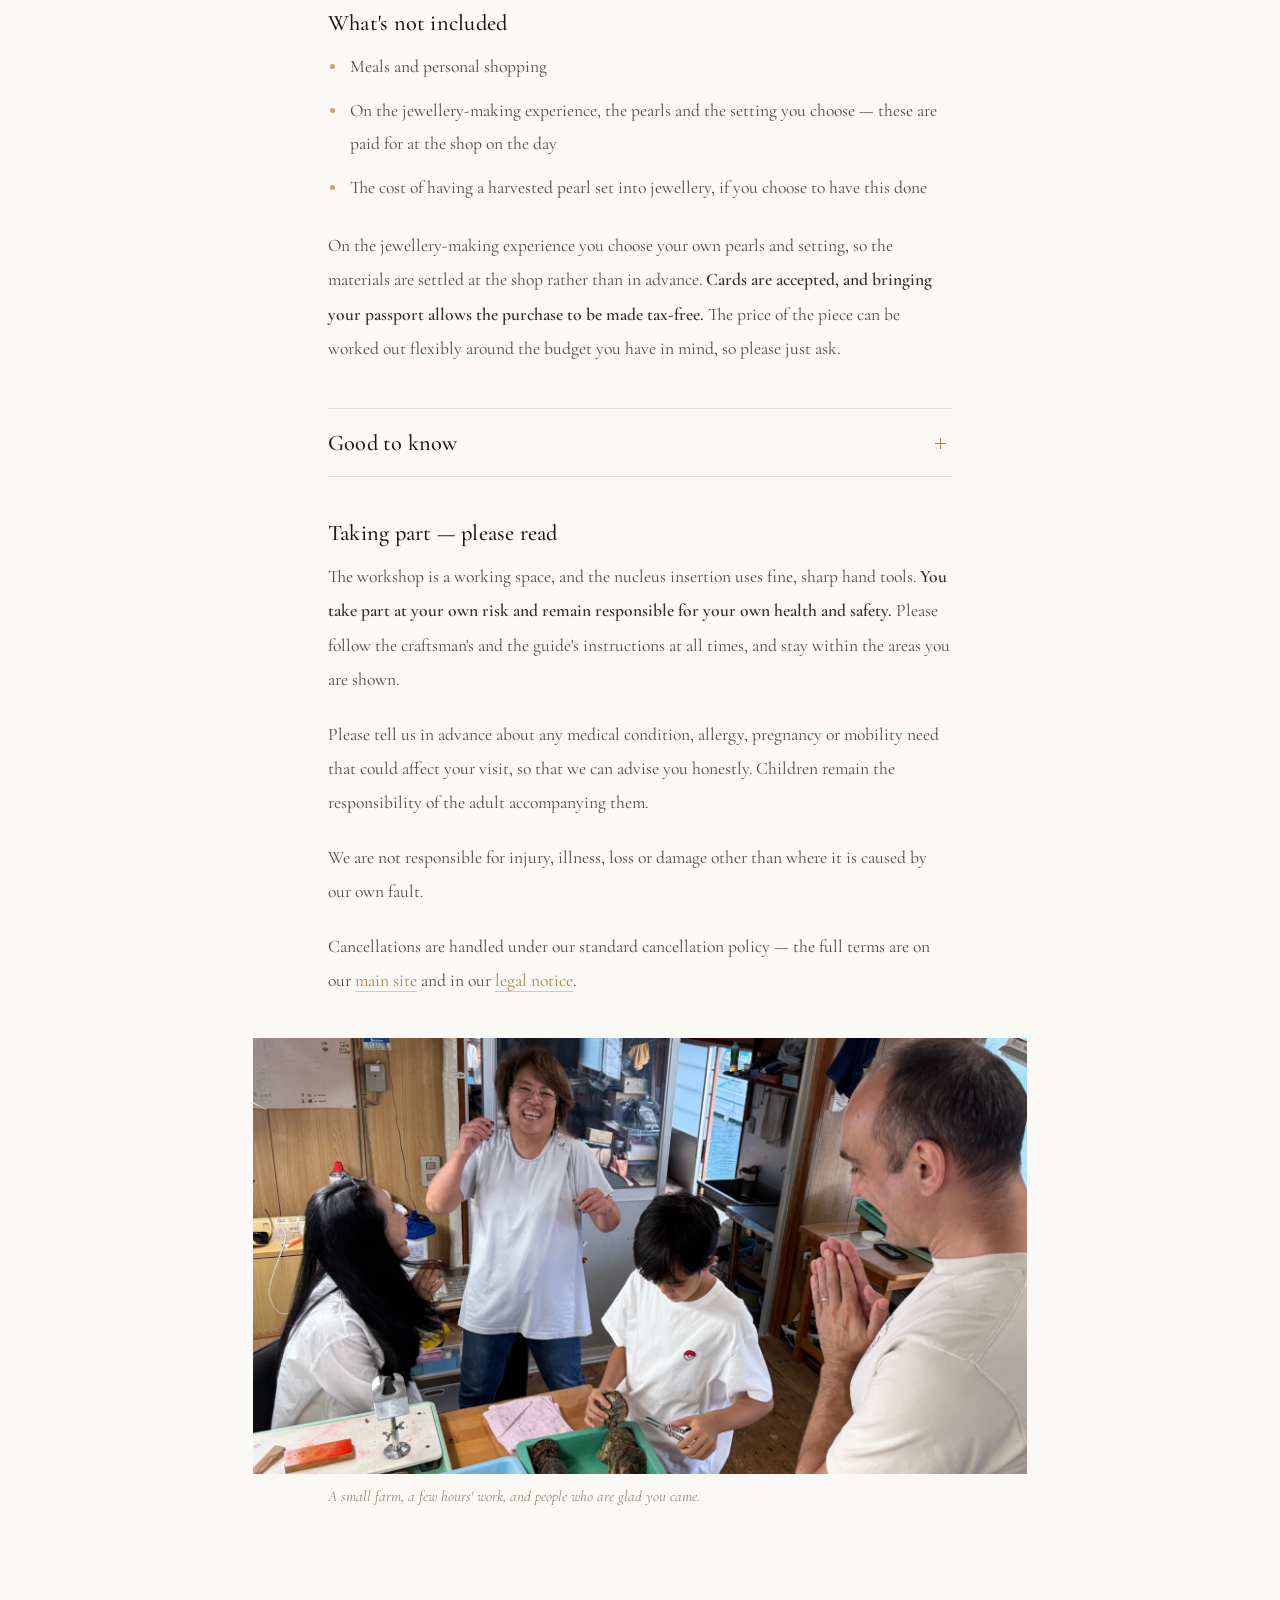
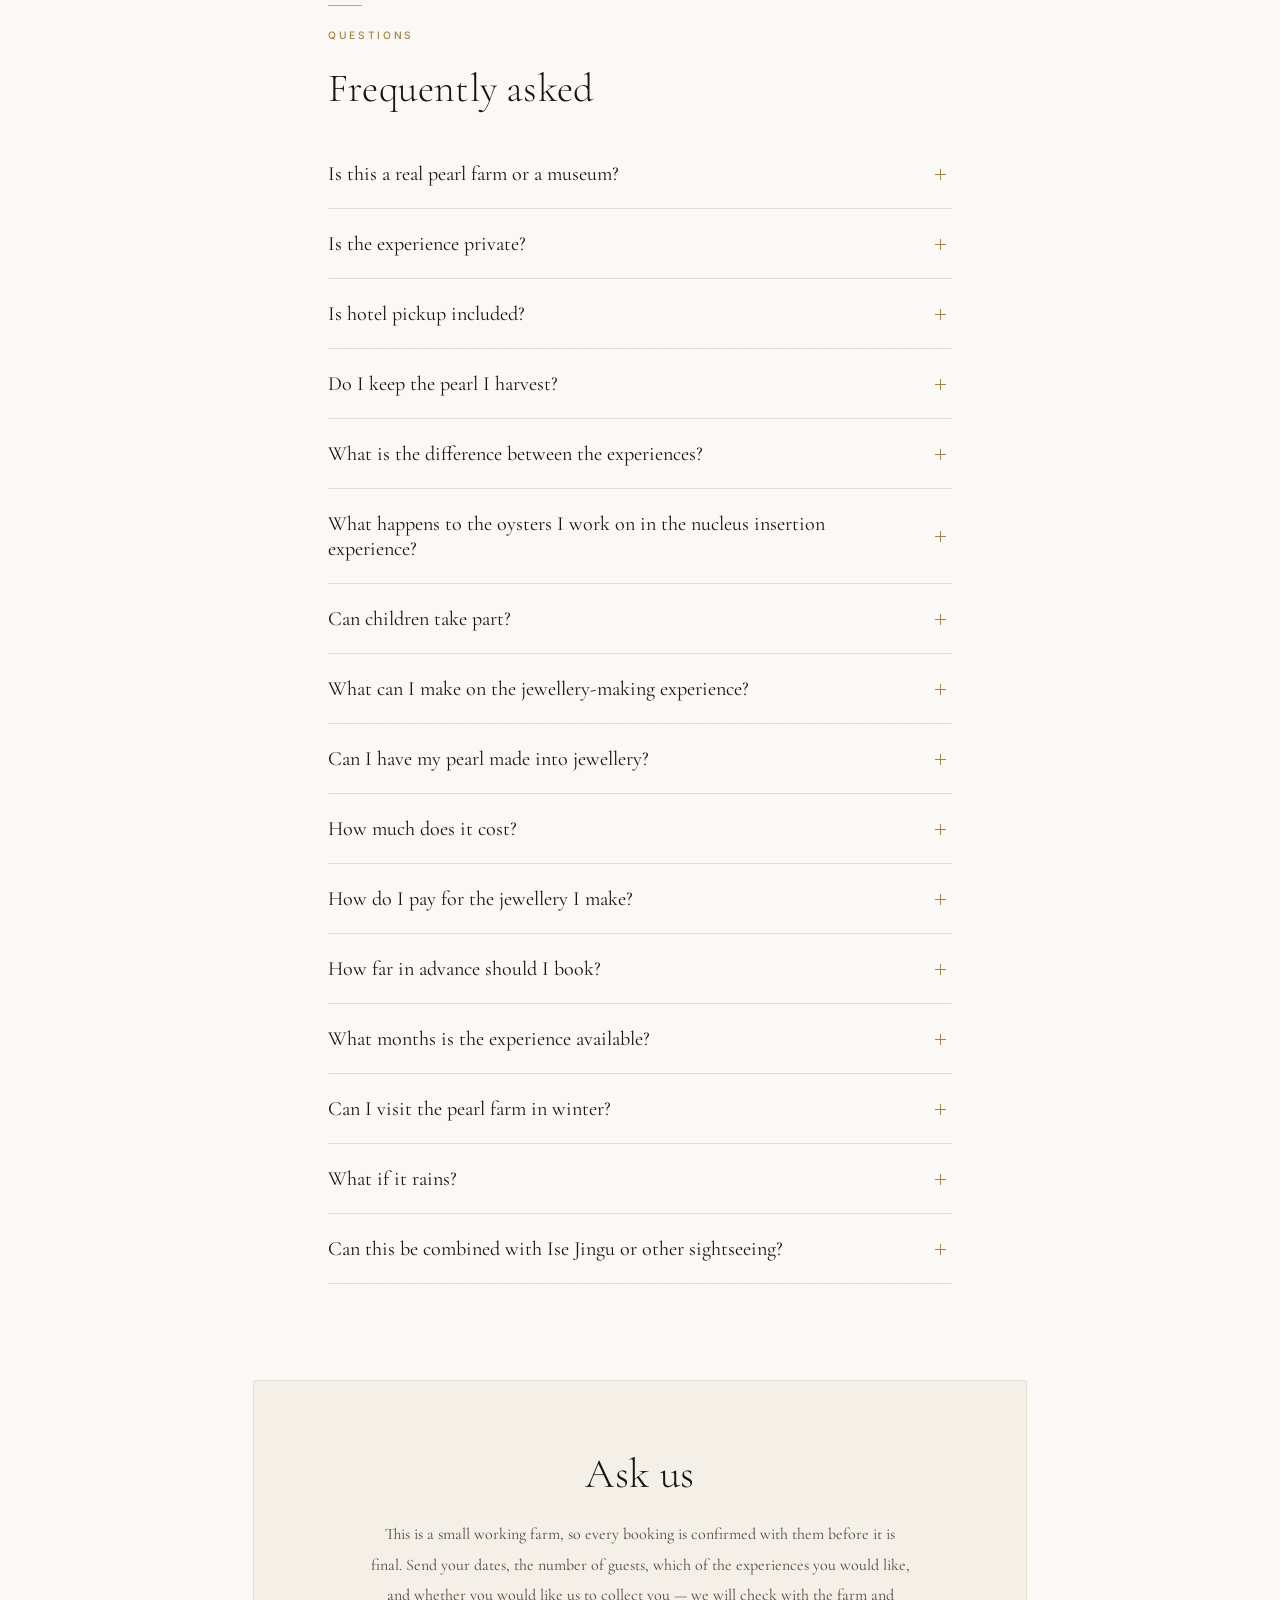
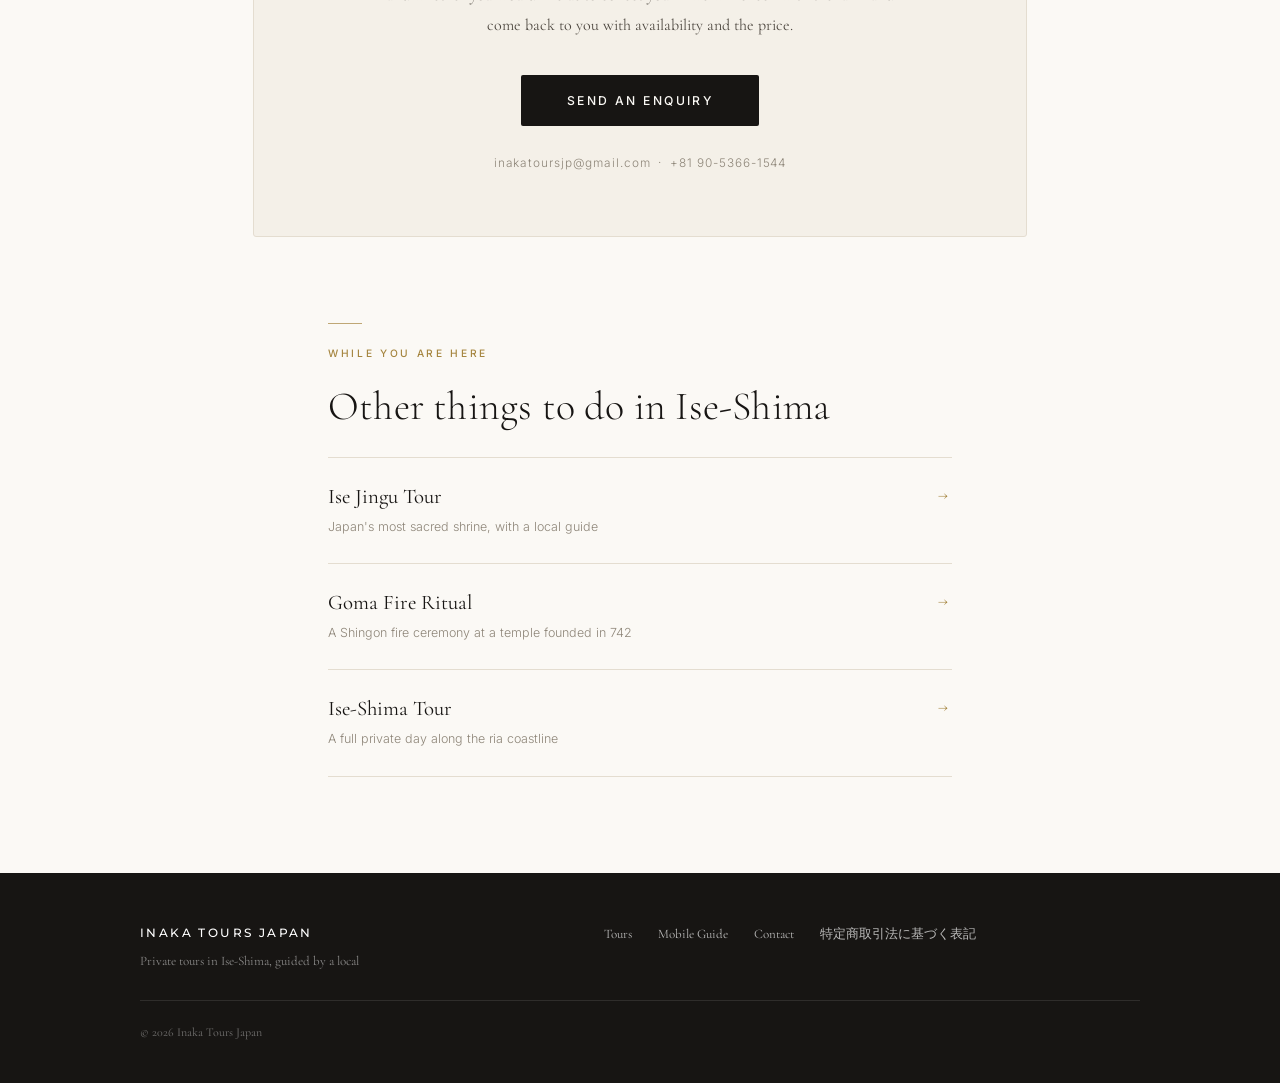
==== commit 575b8e29: "Add files via upload" ====
--- a/pearl-farm-experience-ise-shima/index.html
+++ b/pearl-farm-experience-ise-shima/index.html
@@ -130,8 +130,8 @@
         },
         {
           "@type": "Question",
-          "name": "What is the difference between the three experiences?",
-          "acceptedAnswer": { "@type": "Answer", "text": "Pearl Harvesting takes one to two hours: you choose a pearl oyster from the farm's stock and open it yourself. Nucleus Insertion and Harvesting takes three to four hours: a craftsman teaches you to place a nucleus and mantle tissue into six pearl oysters, which then go back into the sea for about a year, and you also harvest a pearl on the day. Making Your Own Pearl Jewellery takes one and a half to two hours: you choose pearls from the stock the family has already harvested, choose a setting, and assemble a necklace, bracelet or pair of earrings yourself. The first two take place at the farm and run from April to November; the jewellery making takes place at the family's shop and runs all year." }
+          "name": "What is the difference between the experiences?",
+          "acceptedAnswer": { "@type": "Answer", "text": "Pearl Harvesting takes one to two hours: you choose a pearl oyster from the farm's stock and open it yourself. Nucleus Insertion and Harvesting takes three to four hours: a craftsman teaches you to place a nucleus and mantle tissue into six pearl oysters, which then go back into the sea for about a year, and you also harvest a pearl on the day. Making Your Own Pearl Jewellery takes one and a half to two hours: you choose pearls from the stock the family has already harvested, choose a setting, and assemble a necklace, bracelet or pair of earrings yourself. The first two take place at the farm and run from April to November; the jewellery making takes place at the family's shop and runs all year. There is also an Ago Bay Cruise on the farm's own boat, which can be combined with any of them but runs on a limited number of dates only." }
         },
         {
           "@type": "Question",
@@ -442,6 +442,13 @@
     details.p-disclose[open] > summary::before { opacity: 0; transform: rotate(90deg); }
     details.p-disclose > ul { margin-top: 0; }
     details.p-disclose > *:last-child { margin-bottom: 24px; }
+
+    /* 体験どうしを組み合わせられることの注記 */
+    .p-combine {
+      margin: 30px 0 0; padding: 20px 24px;
+      border: 1px solid var(--line); border-radius: 14px; background: #fbf8f1;
+      font-size: 0.95rem; line-height: 1.9; color: var(--body);
+    }
 
     .p-faq details { border-bottom: 1px solid var(--line); }
     .p-faq summary {
@@ -641,7 +648,7 @@
 
       <section class="p-section">
         <p class="p-kicker">Choose your experience</p>
-        <h2>Three ways to take part</h2>
+        <h2>Four ways to take part</h2>
 
         <div class="p-option">
           <h3>1 · Pearl Harvesting</h3>
@@ -717,6 +724,29 @@
           </details>
         </div>
 
+        <div class="p-option">
+          <h3>4 · Ago Bay Cruise</h3>
+          <p class="p-option-meta">About 50 minutes &nbsp;·&nbsp; Limited dates &nbsp;·&nbsp; Fully private &nbsp;·&nbsp; Max 5 guests</p>
+          <p class="p-option-lead">Go out onto the bay itself, on the farm's own boat, with the people who work it.</p>
+          <details class="p-option-more">
+            <summary>See this experience</summary>
+            <div class="p-option-body">
+          <p>Pearl culturing began in two places in the world: Toba, and this bay. Ago Bay is a ria coastline — a drowned valley system, so deeply folded that the sea reaches far inland between steep wooded ridges. That shape is not scenery alone. It is the reason the rafts are here, because the folds of the bay break up the open sea and the large waves never reach the oysters.</p>
+          <p>The mountains around it are part of Ise-Shima National Park, and many small rivers run out of that forest into the bay, carrying the nutrients the oysters feed on. Because the bay is so intricate, that water does not simply wash straight back out to sea. It stays, and it circulates. This is what people mean when they say Ago Bay suits pearl farming — it is a matter of geography rather than luck.</p>
+          <p>From the boat you see it as the farmers see it: the inlets, the ridgelines, the rafts sitting in the shelter of the headlands. It is the half of pearl farming that cannot be shown to you at a worktable.</p>
+          <p>We would like people to leave understanding what a pearl actually is, and what it is actually worth. The workshop shows you one half of that. The bay shows you the other.</p>
+          <p><strong>Please ask before you book.</strong> This cruise can only run on a limited number of dates. Tell us when you are travelling and we will find out what is possible for you.</p>
+          <p>Good for: anyone who wants to understand why the pearl came from this particular stretch of water, and travellers who would rather see a working bay than a viewpoint.</p>
+            </div>
+          </details>
+        </div>
+
+        <img class="p-photo" src="/images/pearl-ago-bay-cruise.jpg" width="1185" height="667" loading="lazy"
+             alt="The pearl farm's own boat moored on Ago Bay in Ise-Shima, with pearl rafts and the wooded ria coastline behind" />
+        <p class="p-cap">The farm's own boat, and the rafts lying in the shelter of the inlet behind it.</p>
+
+        <p class="p-combine">These pearl experiences can also be combined with one another. The farm's schedule has to be checked first, so please tell us what you would like to do when you enquire.</p>
+
         <img class="p-photo" src="/images/pearl-nucleus-closeup.jpg" width="1600" height="900" loading="lazy"
              alt="Close-up of a pearl nucleus on a fine needle beside an opened akoya oyster at a working pearl farm in Ise-Shima" />
         <p class="p-cap">The nucleus — the small bead that becomes the centre of the pearl.</p>
@@ -819,8 +849,8 @@
         <details><summary>Do I keep the pearl I harvest?</summary>
           <p>Yes. The pearl you take out of the shell on the day is yours to keep. These are real akoya pearls, so some come out perfectly round and others are baroque, with their own irregular shape — nobody knows what is inside until the shell is opened.</p></details>
 
-        <details><summary>What is the difference between the three experiences?</summary>
-          <p>Pearl Harvesting takes one to two hours: you choose a pearl oyster from the farm's stock and open it yourself. Nucleus Insertion and Harvesting takes three to four hours: a craftsman teaches you to place a nucleus and mantle tissue into six pearl oysters, which then go back into the sea for about a year, and you also harvest a pearl on the day. Making Your Own Pearl Jewellery takes one and a half to two hours: you choose pearls from the stock the family has already harvested, choose a setting, and assemble a necklace, bracelet or pair of earrings yourself. The first two take place at the farm and run from April to November; the jewellery making takes place at the family's shop and runs all year.</p></details>
+        <details><summary>What is the difference between the experiences?</summary>
+          <p>Pearl Harvesting takes one to two hours: you choose a pearl oyster from the farm's stock and open it yourself. Nucleus Insertion and Harvesting takes three to four hours: a craftsman teaches you to place a nucleus and mantle tissue into six pearl oysters, which then go back into the sea for about a year, and you also harvest a pearl on the day. Making Your Own Pearl Jewellery takes one and a half to two hours: you choose pearls from the stock the family has already harvested, choose a setting, and assemble a necklace, bracelet or pair of earrings yourself. The first two take place at the farm and run from April to November; the jewellery making takes place at the family's shop and runs all year. There is also an Ago Bay Cruise on the farm's own boat, which can be combined with any of them but runs on a limited number of dates only.</p></details>
 
         <details><summary>What happens to the oysters I work on in the nucleus insertion experience?</summary>
           <p>The pearl oysters go into nets and back into Ago Bay for about a year. Any pearls that can be harvested from your own shells are collected and sent to your home address. Not every pearl oyster survives the year, and in some cases no pearl can be collected — the odds vary considerably with the season.</p></details>
@@ -858,7 +888,7 @@
 
       <section class="p-cta">
         <h2>Ask us</h2>
-        <p>This is a small working farm, so every booking is confirmed with them before it is final. Send your dates, the number of guests, which of the three experiences you would like, and whether you would like us to collect you — we will check with the farm and come back to you with availability and the price.</p>
+        <p>This is a small working farm, so every booking is confirmed with them before it is final. Send your dates, the number of guests, which of the experiences you would like, and whether you would like us to collect you — we will check with the farm and come back to you with availability and the price.</p>
         <a class="p-cta-btn" href="mailto:inakatoursjp@gmail.com?subject=Pearl%20Farm%20Experience%20enquiry&amp;body=Hello%2C%0A%0AI%20would%20like%20to%20ask%20about%20the%20pearl%20farm%20experience.%0A%0APreferred%20date%28s%29%3A%20%0ANumber%20of%20guests%3A%20%0AWhich%20country%20are%20you%20travelling%20from%3F%3A%20%0AExperience%3A%20harvesting%20%2F%20nucleus%20insertion%20%2B%20harvesting%0A%0ADo%20you%20need%20pickup%3F%3A%20yes%20%2F%20no%0AIf%20yes%2C%20where%20should%20we%20collect%20you%3F%20%28hotel%20name%2C%20or%20station%29%3A%20%0A%0AThank%20you.">Send an enquiry</a>
         <p class="p-cta-sub">inakatoursjp@gmail.com &nbsp;·&nbsp; +81 90-5366-1544</p>
       </section>
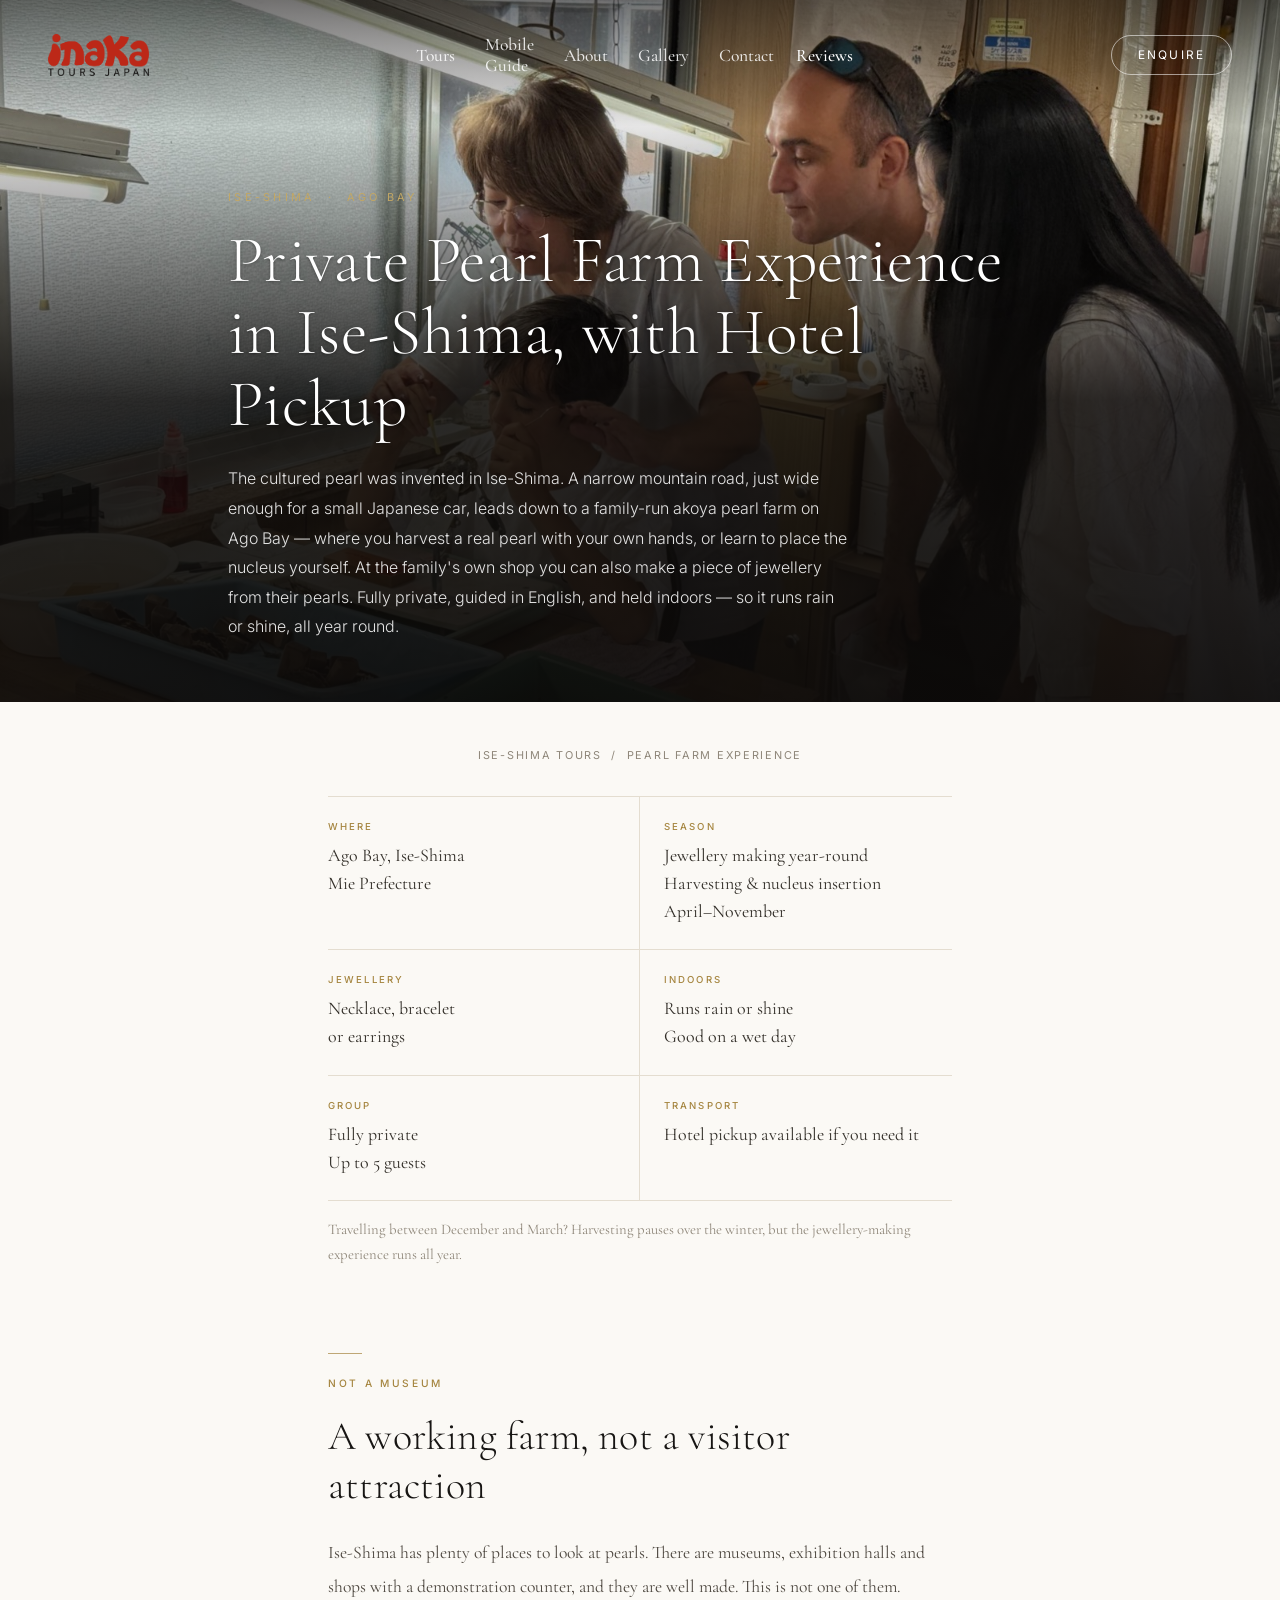
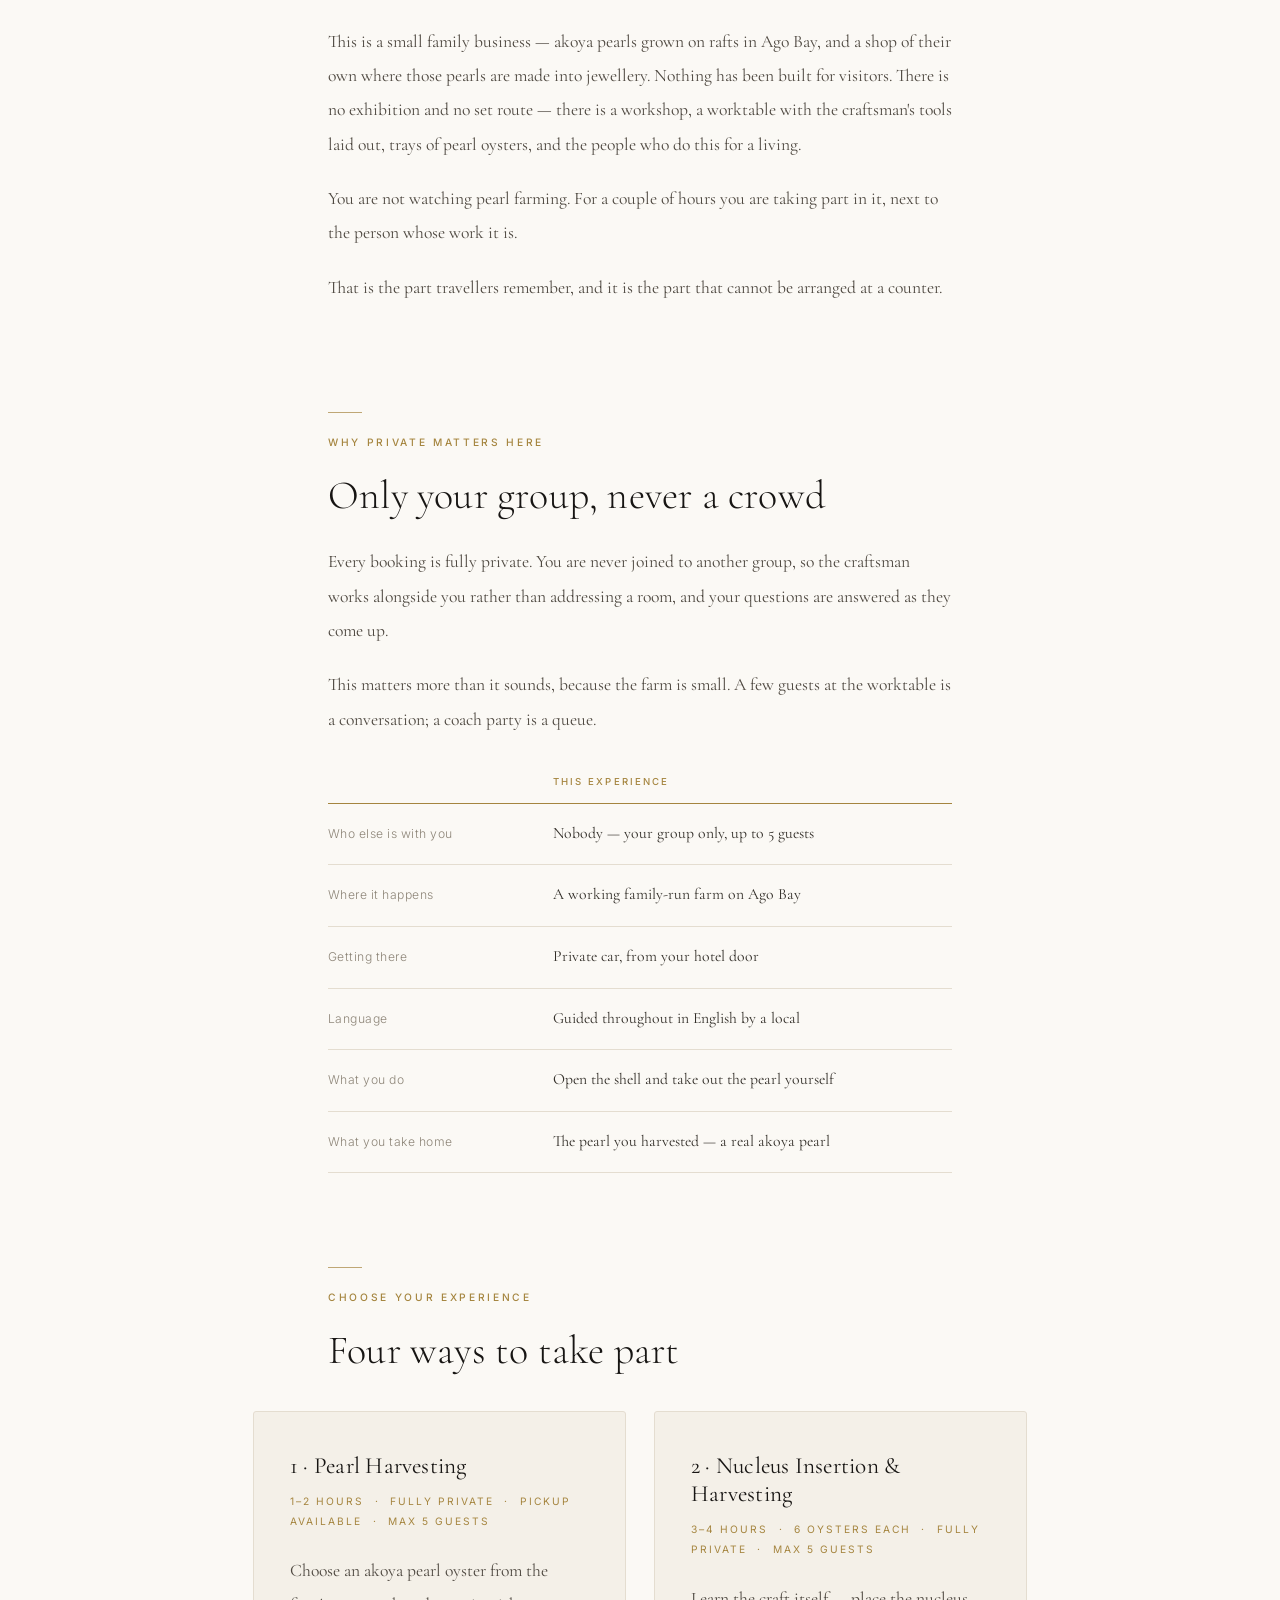
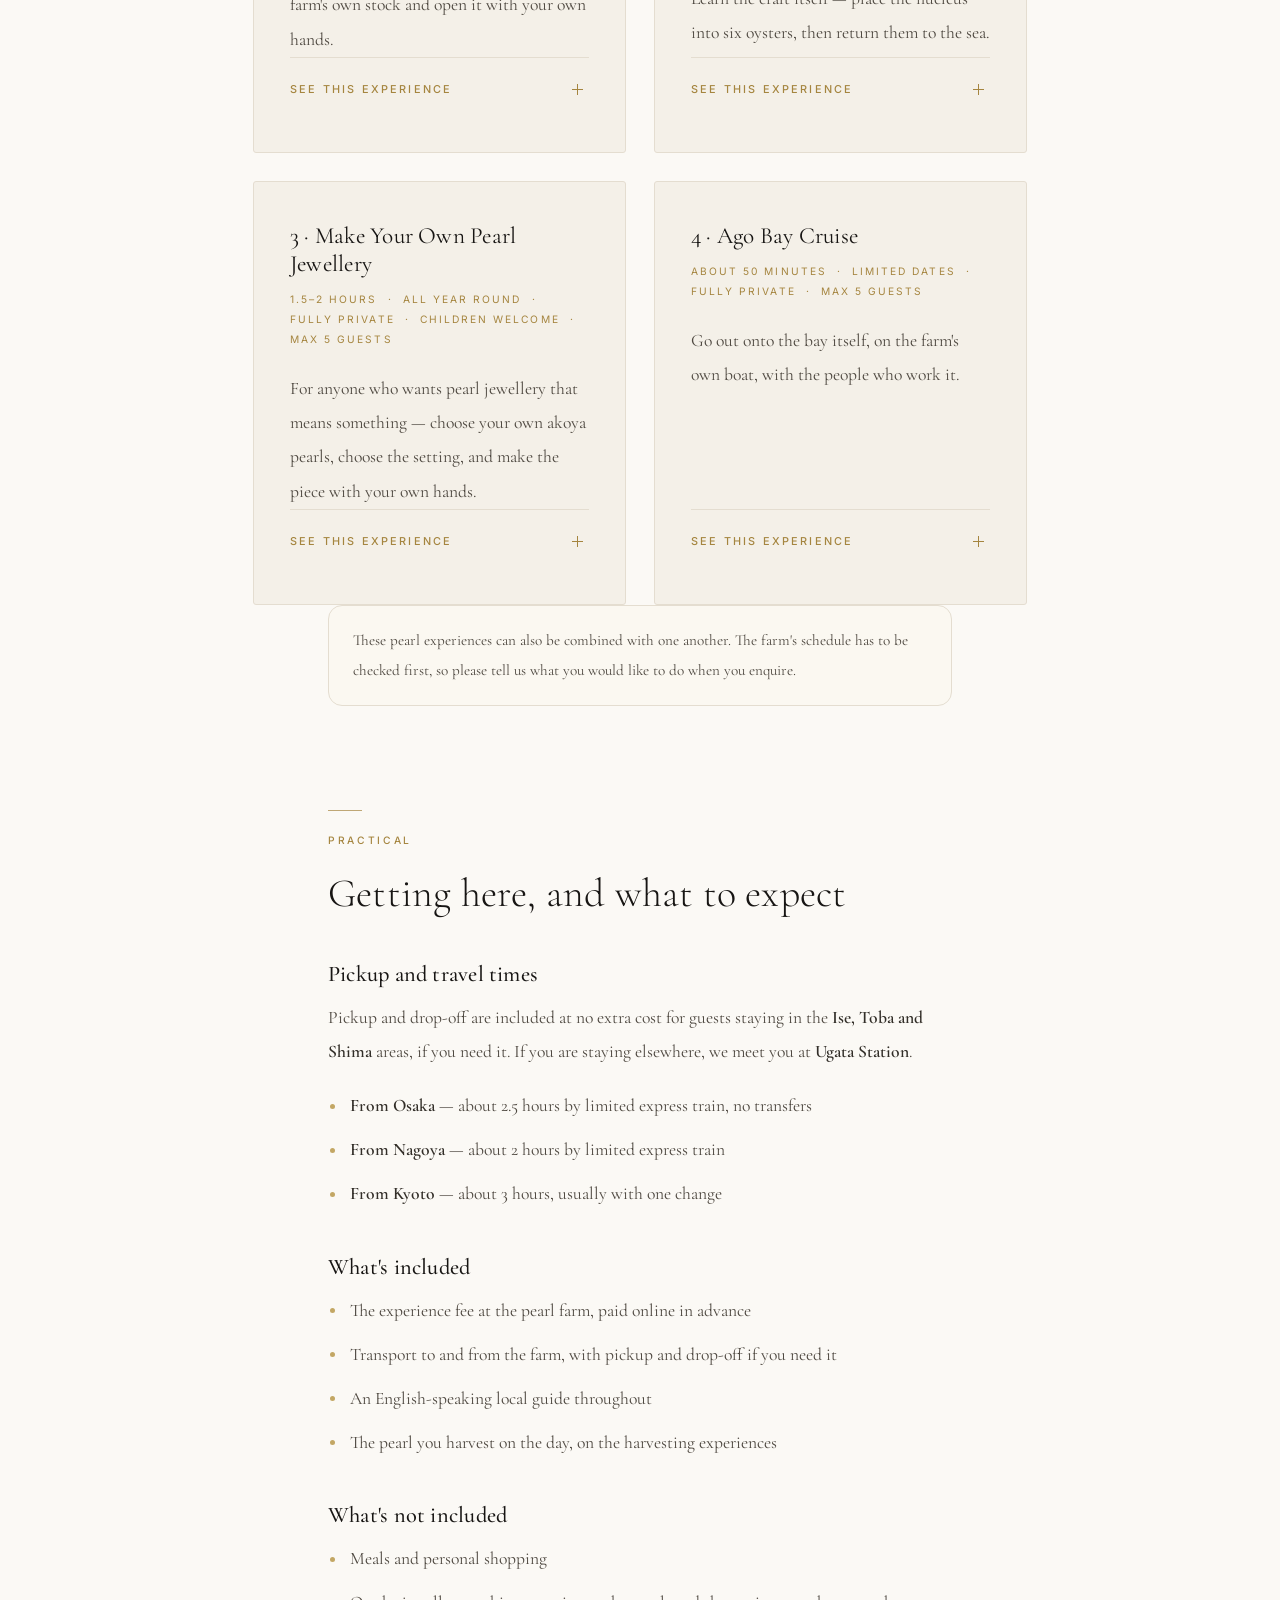
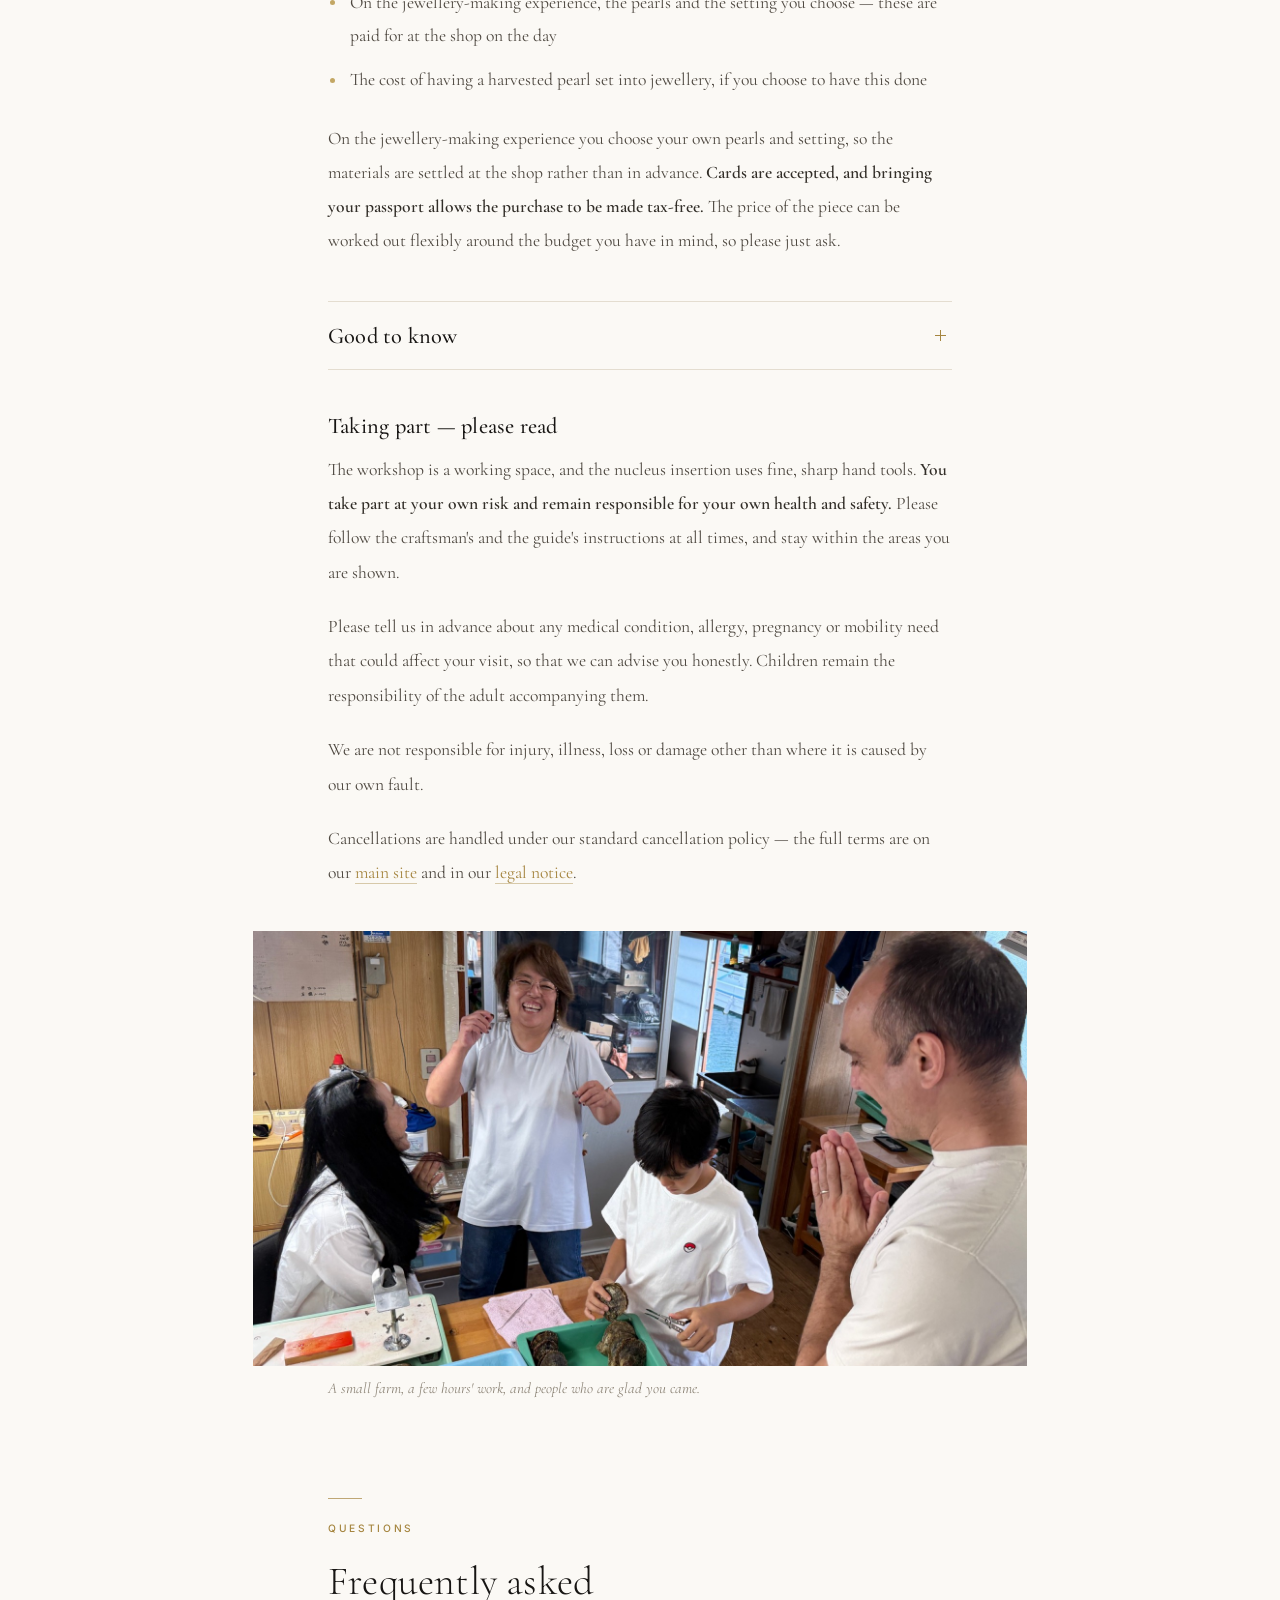
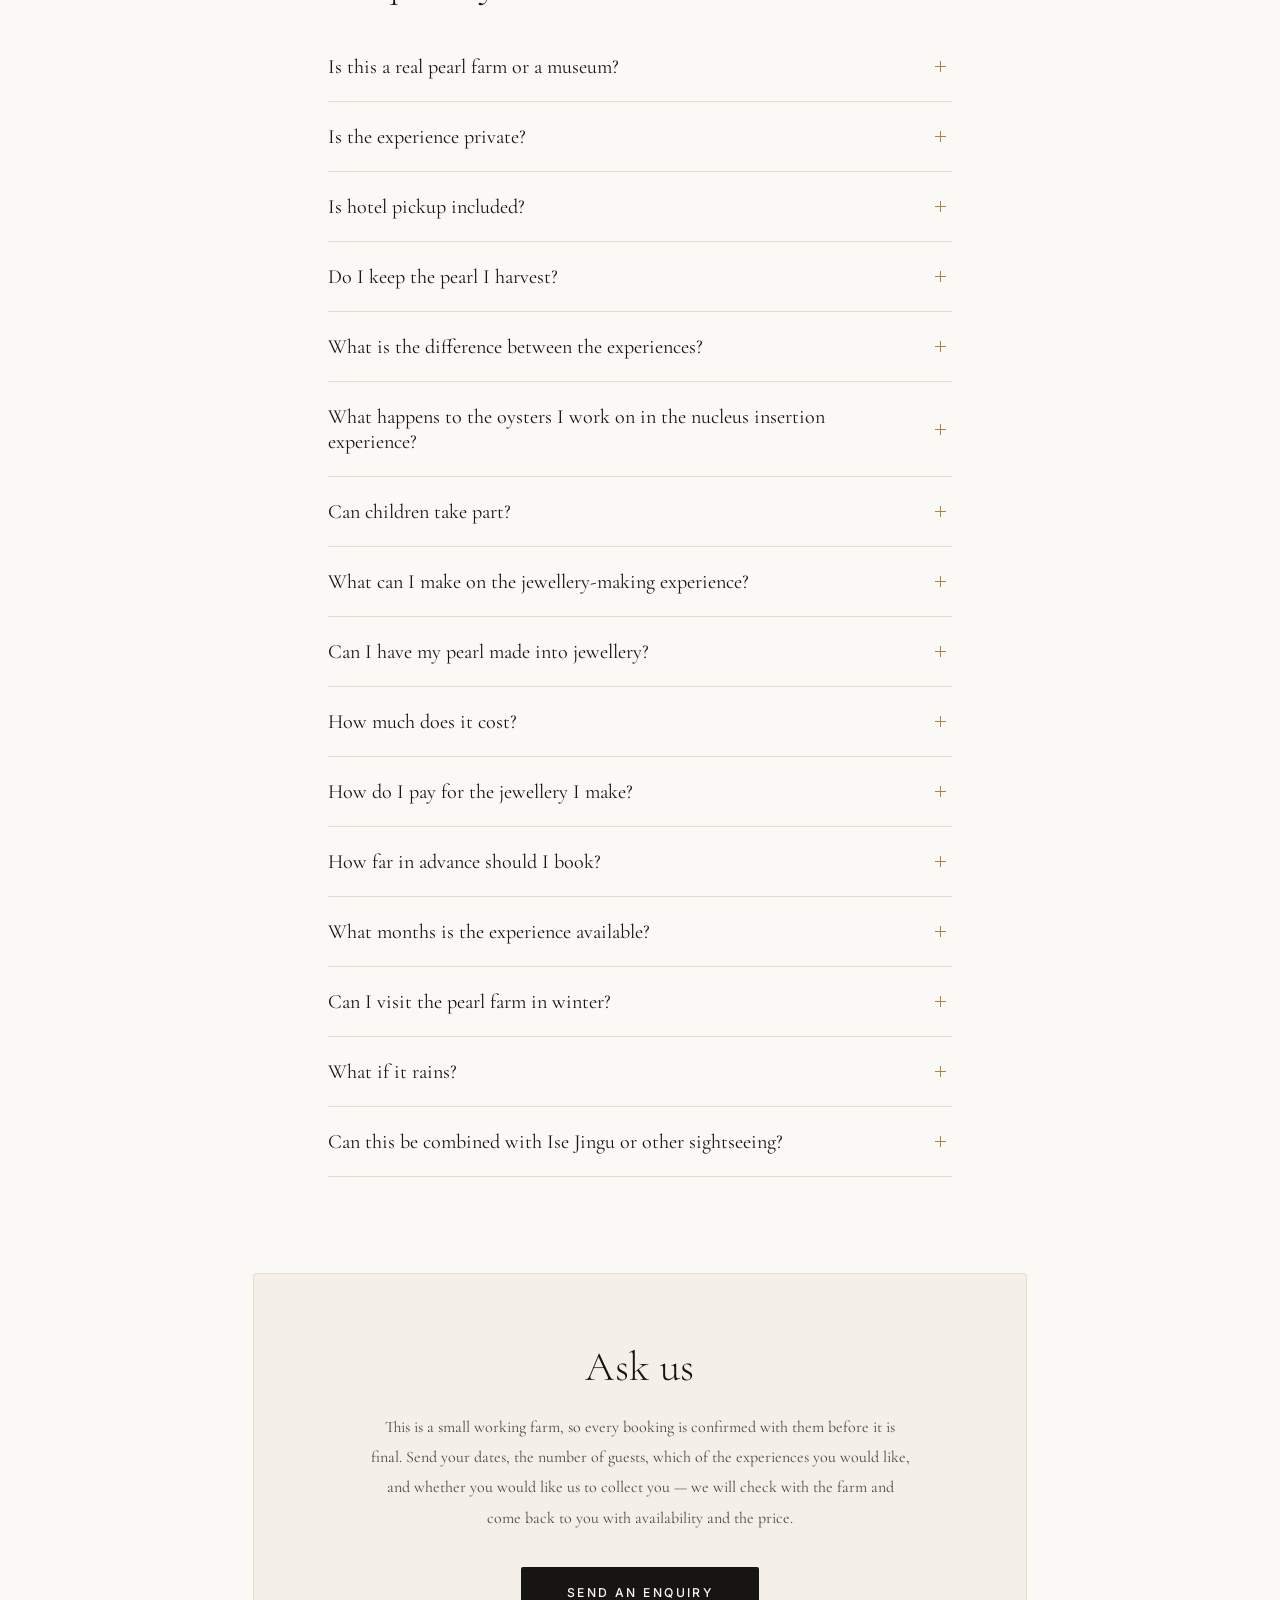
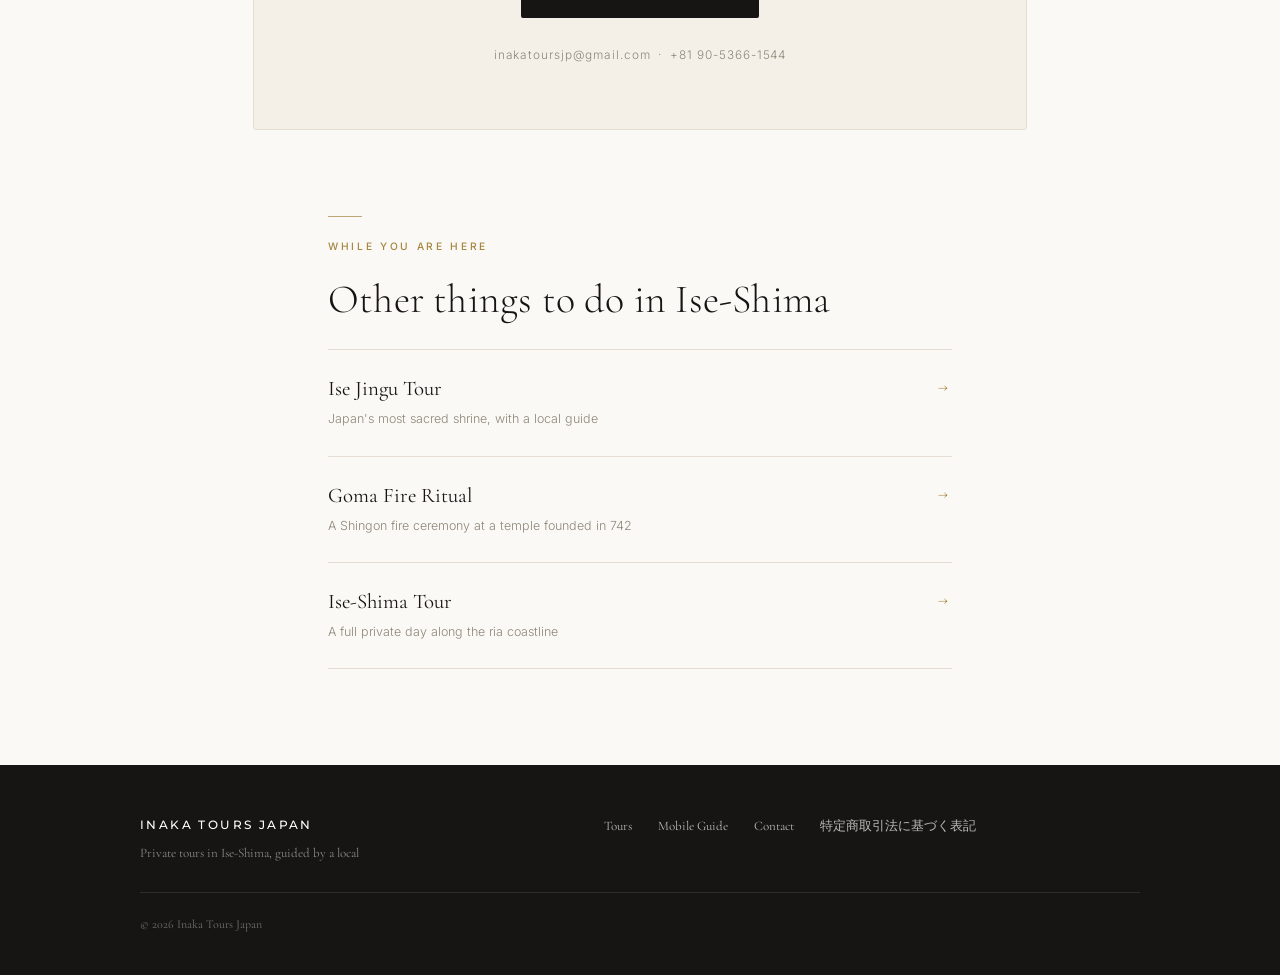
==== commit 480f73bb: "Add files via upload" ====
--- a/pearl-farm-experience-ise-shima/index.html
+++ b/pearl-farm-experience-ise-shima/index.html
@@ -372,6 +372,42 @@
     .p-compare td:last-child { color: var(--ink-2); }
 
     /* ── 2つの体験 ── */
+    /* 体験は2列に並べる。縦に伸びすぎないようにし、1枚ずつの情報量も揃える */
+    .p-options-grid {
+      display: grid; grid-template-columns: repeat(2, minmax(0, 1fr));
+      gap: 28px;
+      /* 写真と同じだけ本文幅より広く取り、2列でも窮屈にならないようにする */
+      width: calc(100% + 150px); margin: 36px 0 0 -75px; max-width: none;
+    }
+    .p-options-grid .p-option {
+      margin: 0; display: flex; flex-direction: column;
+      padding: 40px 36px 32px;
+    }
+    /* 「この体験を見る」の行を、どのカードでも同じ高さに揃える */
+    .p-options-grid .p-option-more { margin-top: auto; }
+    .p-options-grid .p-option h3 { font-size: 1.45rem; }
+    @media (max-width: 900px) {
+      .p-options-grid { width: 100%; margin-left: 0; }
+    }
+    @media (max-width: 820px) {
+      .p-options-grid { grid-template-columns: 1fr; gap: 22px; }
+      .p-options-grid .p-option { padding: 34px 26px 26px; }
+    }
+    /* カード内の写真。本文幅に収め、角をわずかに丸める */
+    .p-card-media {
+      display: block; width: 100%; height: auto; max-height: 300px;
+      object-fit: cover; border-radius: 2px; margin: 24px 0 0;
+      background: #efe9dd;
+    }
+    .p-card-cap {
+      font-family: 'Cormorant Garamond', serif; font-style: italic;
+      font-size: 0.92rem; line-height: 1.6; color: var(--muted);
+      margin: 10px 0 0;
+    }
+    .p-media-wrap video.p-card-media { display: none; }
+    .p-media-wrap.video-ready video.p-card-media { display: block; }
+    .p-media-wrap.video-ready .p-media-fallback { display: none; }
+
     .p-option {
       background: var(--ivory-2); border: 1px solid var(--line); border-radius: 3px;
       padding: 44px 42px 38px; margin: 26px 0;
@@ -641,15 +677,13 @@
           <tr><td>What you take home</td><td>The pearl you harvested — a real akoya pearl</td></tr>
         </table>
 
-        <img class="p-photo" src="/images/pearl-harvested-in-hand.jpg" width="1600" height="900" loading="lazy"
-             alt="Freshly harvested akoya pearls resting in a visitor's palm at a pearl farm in Ago Bay, Ise-Shima" />
-        <p class="p-cap">The pearls, moments after the shell was opened.</p>
       </section>
 
       <section class="p-section">
         <p class="p-kicker">Choose your experience</p>
         <h2>Four ways to take part</h2>
 
+        <div class="p-options-grid">
         <div class="p-option">
           <h3>1 · Pearl Harvesting</h3>
           <p class="p-option-meta">1–2 hours &nbsp;·&nbsp; Fully private &nbsp;·&nbsp; Pickup available &nbsp;·&nbsp; Max 5 guests</p>
@@ -670,6 +704,9 @@
             <li>Drop-off</li>
           </ul>
           <p>Good for: first-time visitors, families with children, and anyone who wants something they could not have done anywhere else.</p>
+          <img class="p-card-media" src="/images/pearl-harvested-in-hand.jpg" width="1600" height="900" loading="lazy"
+               alt="Freshly harvested akoya pearls resting in a visitor's palm at a pearl farm in Ago Bay, Ise-Shima" />
+          <p class="p-card-cap">The pearls, moments after the shell was opened.</p>
             </div>
           </details>
         </div>
@@ -696,6 +733,12 @@
             <li>Drop-off</li>
           </ul>
           <p>Good for: travellers who want to understand how a pearl is actually made, and who like the idea of something of theirs still growing in Ago Bay a year after the trip ends.</p>
+          <img class="p-card-media" src="/images/pearl-nucleus-insertion.jpg" width="1600" height="900" loading="lazy"
+               alt="A young guest inserting a nucleus into an akoya oyster during a cultured pearl farming experience in Ise-Shima, Mie" />
+          <p class="p-card-cap">Close, careful work — guided by the craftsman at every step.</p>
+          <img class="p-card-media" src="/images/pearl-shells-to-sea.jpg" width="900" height="1600" loading="lazy"
+               alt="Guests holding a net of akoya pearl oysters before returning them to Ago Bay for about a year" />
+          <p class="p-card-cap">Your own shells, in the net, on their way back into the bay.</p>
             </div>
           </details>
         </div>
@@ -720,6 +763,19 @@
           </ul>
           <p><strong>How payment works.</strong> The experience fee is paid online in advance, as with our other tours. The materials you choose on the day — the pearls and the setting — are paid for at the shop. Cards are accepted, and <strong>if you bring your passport the purchase can be made tax-free</strong>.</p>
           <p>Good for: winter visitors, anyone looking for a gift or a piece to keep, couples, and families — there is no age limit, and children are welcome with an adult. Why not take home a piece of pearl jewellery that means something?</p>
+          <div class="p-media-wrap">
+            <video class="p-card-media p-media" poster="/images/pearl-jewellery-making-poster.jpg"
+                   width="1280" height="720" muted loop playsinline preload="none"
+                   aria-hidden="true" tabindex="-1"
+                   data-src="/images/pearl-jewellery-making.mp4"></video>
+            <img class="p-card-media p-media-fallback" src="/images/pearl-jewellery-making-poster.jpg"
+                 width="1280" height="720" loading="lazy" decoding="async"
+                 alt="A craftsman threading akoya pearls into a necklace at the family's pearl jewellery shop in Ise-Shima, Mie, Japan" />
+          </div>
+          <p class="p-card-cap">Threading the pearls, one at a time, at the worktable in the shop.</p>
+          <img class="p-card-media" src="/images/pearl-jewellery-workshop.jpg" width="1600" height="900" loading="lazy"
+               alt="Guests making akoya pearl jewellery with the craftsman at the family's pearl jewellery shop in Ise-Shima, Mie, Japan" />
+          <p class="p-card-cap">At the shop — the worktable where the pieces are made.</p>
             </div>
           </details>
         </div>
@@ -733,50 +789,20 @@
             <div class="p-option-body">
           <p>Pearl culturing began in two places in the world: Toba, and this bay. Ago Bay is a ria coastline — a drowned valley system, so deeply folded that the sea reaches far inland between steep wooded ridges. That shape is not scenery alone. It is the reason the rafts are here, because the folds of the bay break up the open sea and the large waves never reach the oysters.</p>
           <p>The mountains around it are part of Ise-Shima National Park, and many small rivers run out of that forest into the bay, carrying the nutrients the oysters feed on. Because the bay is so intricate, that water does not simply wash straight back out to sea. It stays, and it circulates. This is what people mean when they say Ago Bay suits pearl farming — it is a matter of geography rather than luck.</p>
-          <p>From the boat you see it as the farmers see it: the inlets, the ridgelines, the rafts sitting in the shelter of the headlands. It is the half of pearl farming that cannot be shown to you at a worktable.</p>
-          <p>We would like people to leave understanding what a pearl actually is, and what it is actually worth. The workshop shows you one half of that. The bay shows you the other.</p>
+          <p>From the boat you see it as the farmers see it: the inlets, the ridgelines, the rafts sitting in the shelter of the headlands.</p>
+          <p>We would like people to leave understanding what a pearl actually is, and what it is actually worth.</p>
           <p><strong>Please ask before you book.</strong> This cruise can only run on a limited number of dates. Tell us when you are travelling and we will find out what is possible for you.</p>
           <p>Good for: anyone who wants to understand why the pearl came from this particular stretch of water, and travellers who would rather see a working bay than a viewpoint.</p>
+          <img class="p-card-media" src="/images/pearl-ago-bay-cruise.jpg" width="1185" height="667" loading="lazy"
+               alt="The pearl farm's own boat moored on Ago Bay in Ise-Shima, with pearl rafts and the wooded ria coastline behind" />
+          <p class="p-card-cap">The farm's own boat, and the rafts behind it.</p>
             </div>
           </details>
         </div>
-
-        <img class="p-photo" src="/images/pearl-ago-bay-cruise.jpg" width="1185" height="667" loading="lazy"
-             alt="The pearl farm's own boat moored on Ago Bay in Ise-Shima, with pearl rafts and the wooded ria coastline behind" />
-        <p class="p-cap">The farm's own boat, and the rafts lying in the shelter of the inlet behind it.</p>
+        </div>
 
         <p class="p-combine">These pearl experiences can also be combined with one another. The farm's schedule has to be checked first, so please tell us what you would like to do when you enquire.</p>
 
-        <img class="p-photo" src="/images/pearl-nucleus-closeup.jpg" width="1600" height="900" loading="lazy"
-             alt="Close-up of a pearl nucleus on a fine needle beside an opened akoya oyster at a working pearl farm in Ise-Shima" />
-        <p class="p-cap">The nucleus — the small bead that becomes the centre of the pearl.</p>
-
-        <img class="p-photo" src="/images/pearl-nucleus-insertion.jpg" width="1600" height="900" loading="lazy"
-             alt="A young guest inserting a nucleus into an akoya oyster during a cultured pearl farming experience in Ise-Shima, Mie" />
-        <p class="p-cap">Close, careful work — guided by the craftsman at every step.</p>
-
-        <img class="p-photo tall" src="/images/pearl-shells-to-sea.jpg" width="900" height="1600" loading="lazy"
-             alt="Guests holding a net of akoya pearl oysters before returning them to Ago Bay for about a year" />
-        <p class="p-cap">Your own shells, in the net, on their way back into the bay.</p>
-
-        <div class="p-media-wrap">
-          <video class="p-photo p-media" poster="/images/pearl-jewellery-making-poster.jpg"
-                 width="1280" height="720" muted loop playsinline preload="none"
-                 aria-hidden="true" tabindex="-1"
-                 data-src="/images/pearl-jewellery-making.mp4"></video>
-          <img class="p-photo p-media-fallback" src="/images/pearl-jewellery-making-poster.jpg"
-               width="1280" height="720" loading="lazy" decoding="async"
-               alt="A craftsman threading akoya pearls into a necklace at the family's pearl jewellery shop in Ise-Shima, Mie, Japan" />
-        </div>
-        <p class="p-cap">Threading the pearls, one at a time, at the worktable in the shop.</p>
-
-        <img class="p-photo" src="/images/pearl-jewellery-workshop.jpg" width="1600" height="900" loading="lazy"
-             alt="Guests making akoya pearl jewellery with the craftsman at the family's pearl jewellery shop in Ise-Shima, Mie, Japan" />
-        <p class="p-cap">At the shop — the worktable where the pieces are made, and the finished jewellery in the cases.</p>
-
-        <img class="p-photo" src="/images/pearl-jewellery-farm-waterside.jpg" width="1600" height="900" loading="lazy"
-             alt="The akoya pearl farm on the edge of Ago Bay in Ise-Shima, with the farm's oyster gear stacked against the sea wall" />
-        <p class="p-cap">The farm itself, down on the water's edge — its own gear stacked against the wall.</p>
       </section>
 
       <section class="p-section">
@@ -924,27 +950,46 @@
   <script>
     document.getElementById('footer-year').textContent = new Date().getFullYear();
 
-    // ジュエリー制作の動画：画面に入ってから読み込んで再生し、離れたら止める。
+    // ジュエリー制作の動画：カードを開いて画面に入ったときだけ読み込んで再生する。
+    // 畳まれている間は 1 バイトも読み込まない。
     // 読み込めない・自動再生が許されない環境では静止画のままにする。
-    // 音も字幕もない短い映像なので、トップページのツアーカードと同じ扱い。
     (function () {
       var wrap = document.querySelector('.p-media-wrap');
       if (!wrap) return;
       var v = wrap.querySelector('video.p-media');
       if (!v || !('IntersectionObserver' in window)) return;
-      var io = new IntersectionObserver(function (entries) {
-        entries.forEach(function (e) {
-          if (!e.isIntersecting) { if (!v.paused) v.pause(); return; }
-          if (!v.src) {
-            v.src = v.dataset.src;
-            v.addEventListener('error', function () { wrap.classList.remove('video-ready'); });
-            wrap.classList.add('video-ready');
-          }
-          var p = v.play();
-          if (p && p.catch) p.catch(function () { wrap.classList.remove('video-ready'); });
-        });
-      }, { rootMargin: '200px' });
-      io.observe(wrap);
+      // 畳まれている間は高さが 0 になり、監視だけでは開いた瞬間を拾えない。
+      // そのため、見えているかどうかはその場で位置から判定する。
+      function isVisible() {
+        var r = wrap.getBoundingClientRect();
+        return r.height > 10 && r.bottom > -200 && r.top < window.innerHeight + 200;
+      }
+
+      function update() {
+        if (!isVisible()) { if (!v.paused) v.pause(); return; }
+        if (!v.src) {
+          v.src = v.dataset.src;
+          v.addEventListener('error', function () { wrap.classList.remove('video-ready'); });
+          wrap.classList.add('video-ready');
+        }
+        var p = v.play();
+        if (p && p.catch) p.catch(function () { wrap.classList.remove('video-ready'); });
+      }
+
+      // 畳まれている動画は高さ 0 になり、高さ 0 の要素は監視の対象として
+      // 「画面内」と判定されない。そのため監視には頼らず、
+      // スクロールとカードの開閉のたびに位置から判定する。
+      var queued = false;
+      function schedule() {
+        if (queued) return;
+        queued = true;
+        requestAnimationFrame(function () { queued = false; update(); });
+      }
+      window.addEventListener('scroll', schedule, { passive: true });
+      window.addEventListener('resize', schedule, { passive: true });
+      var card = wrap.closest('details');
+      if (card) card.addEventListener('toggle', function () { setTimeout(update, 80); });
+      schedule();
     })();
   </script>
 </body>
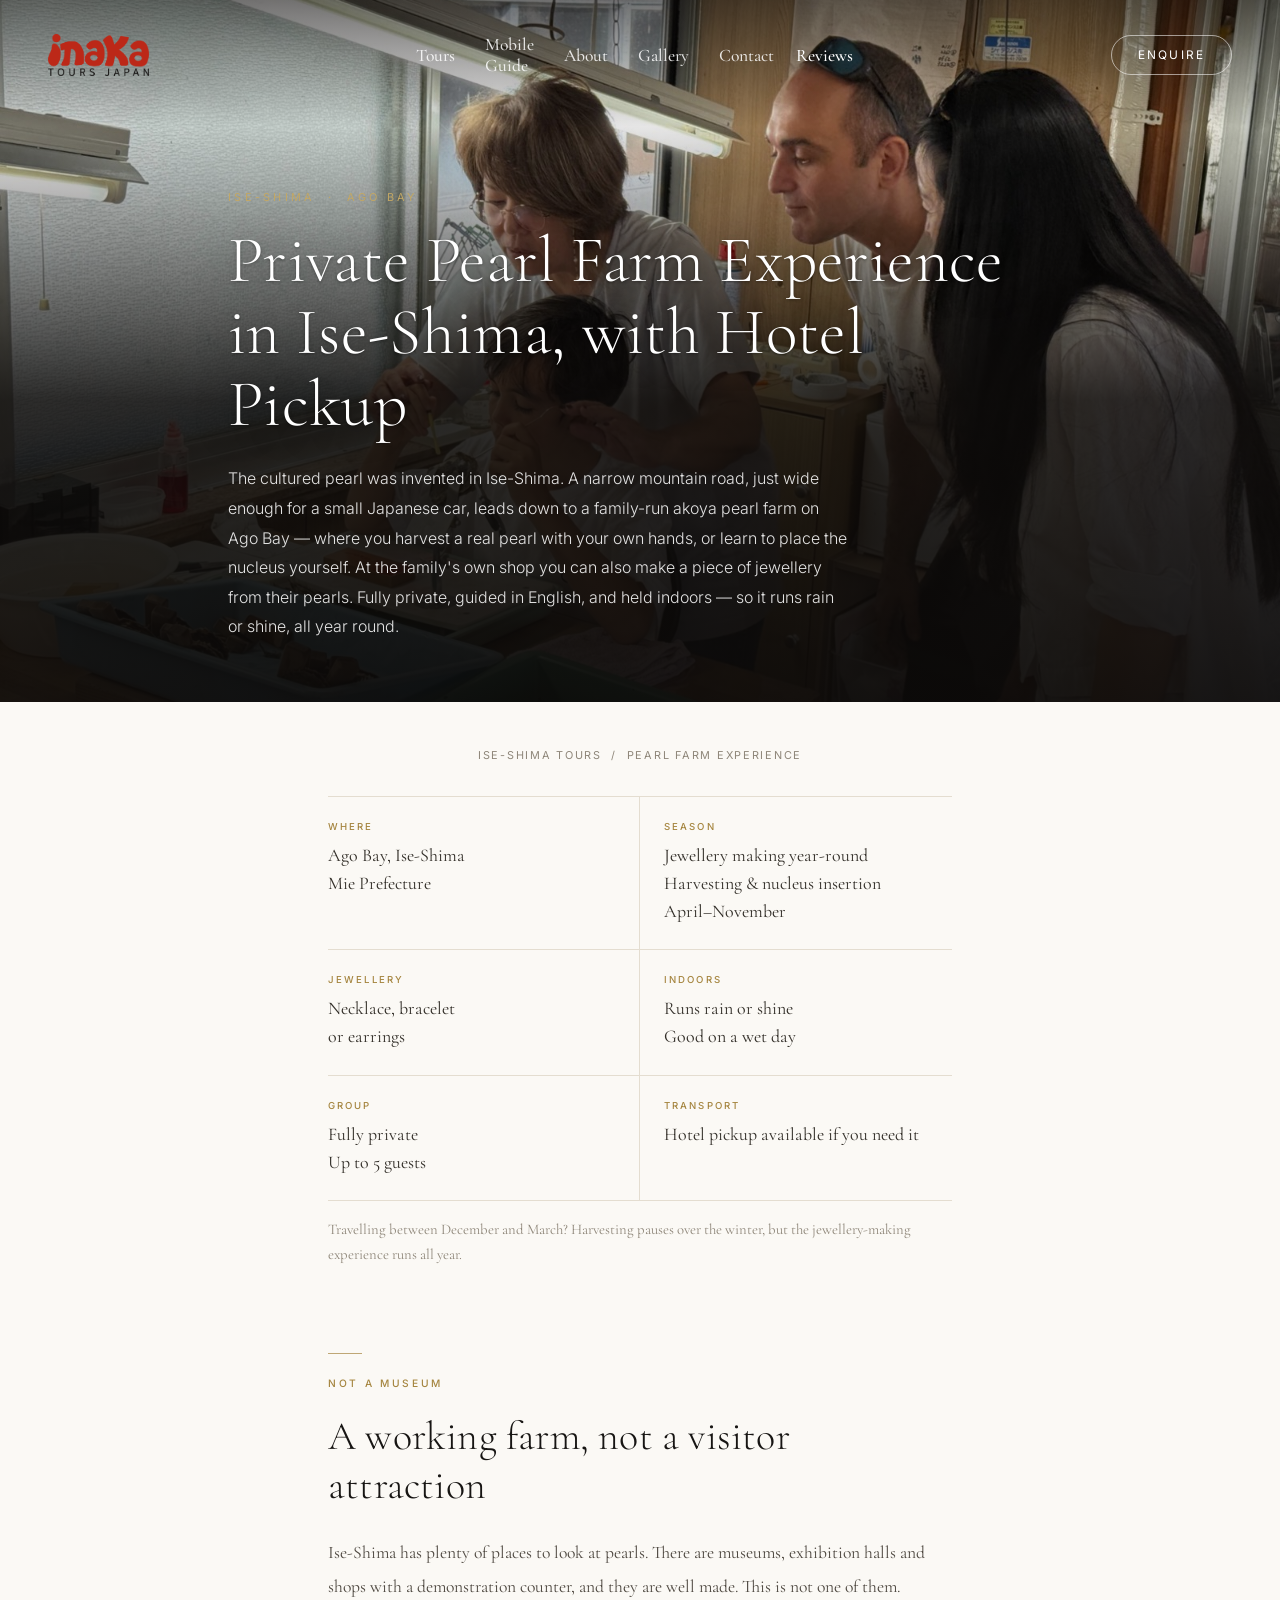
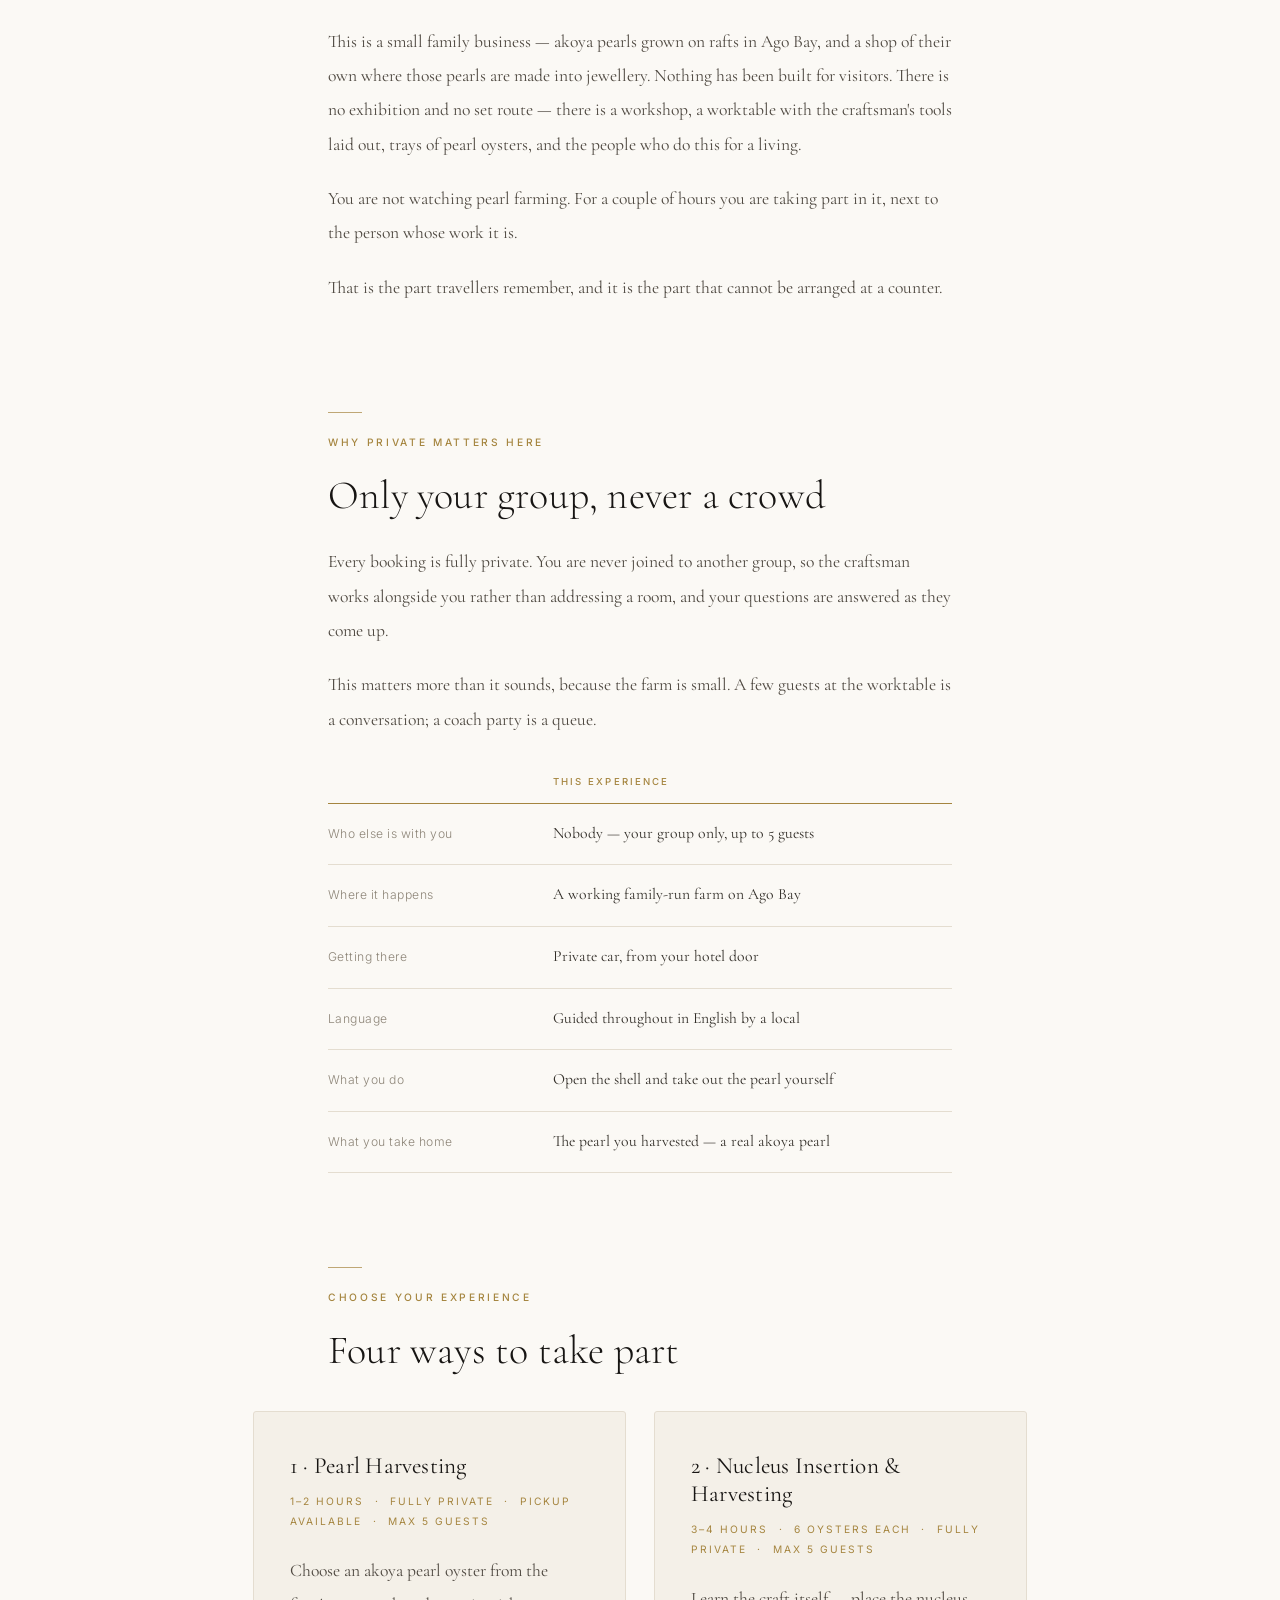
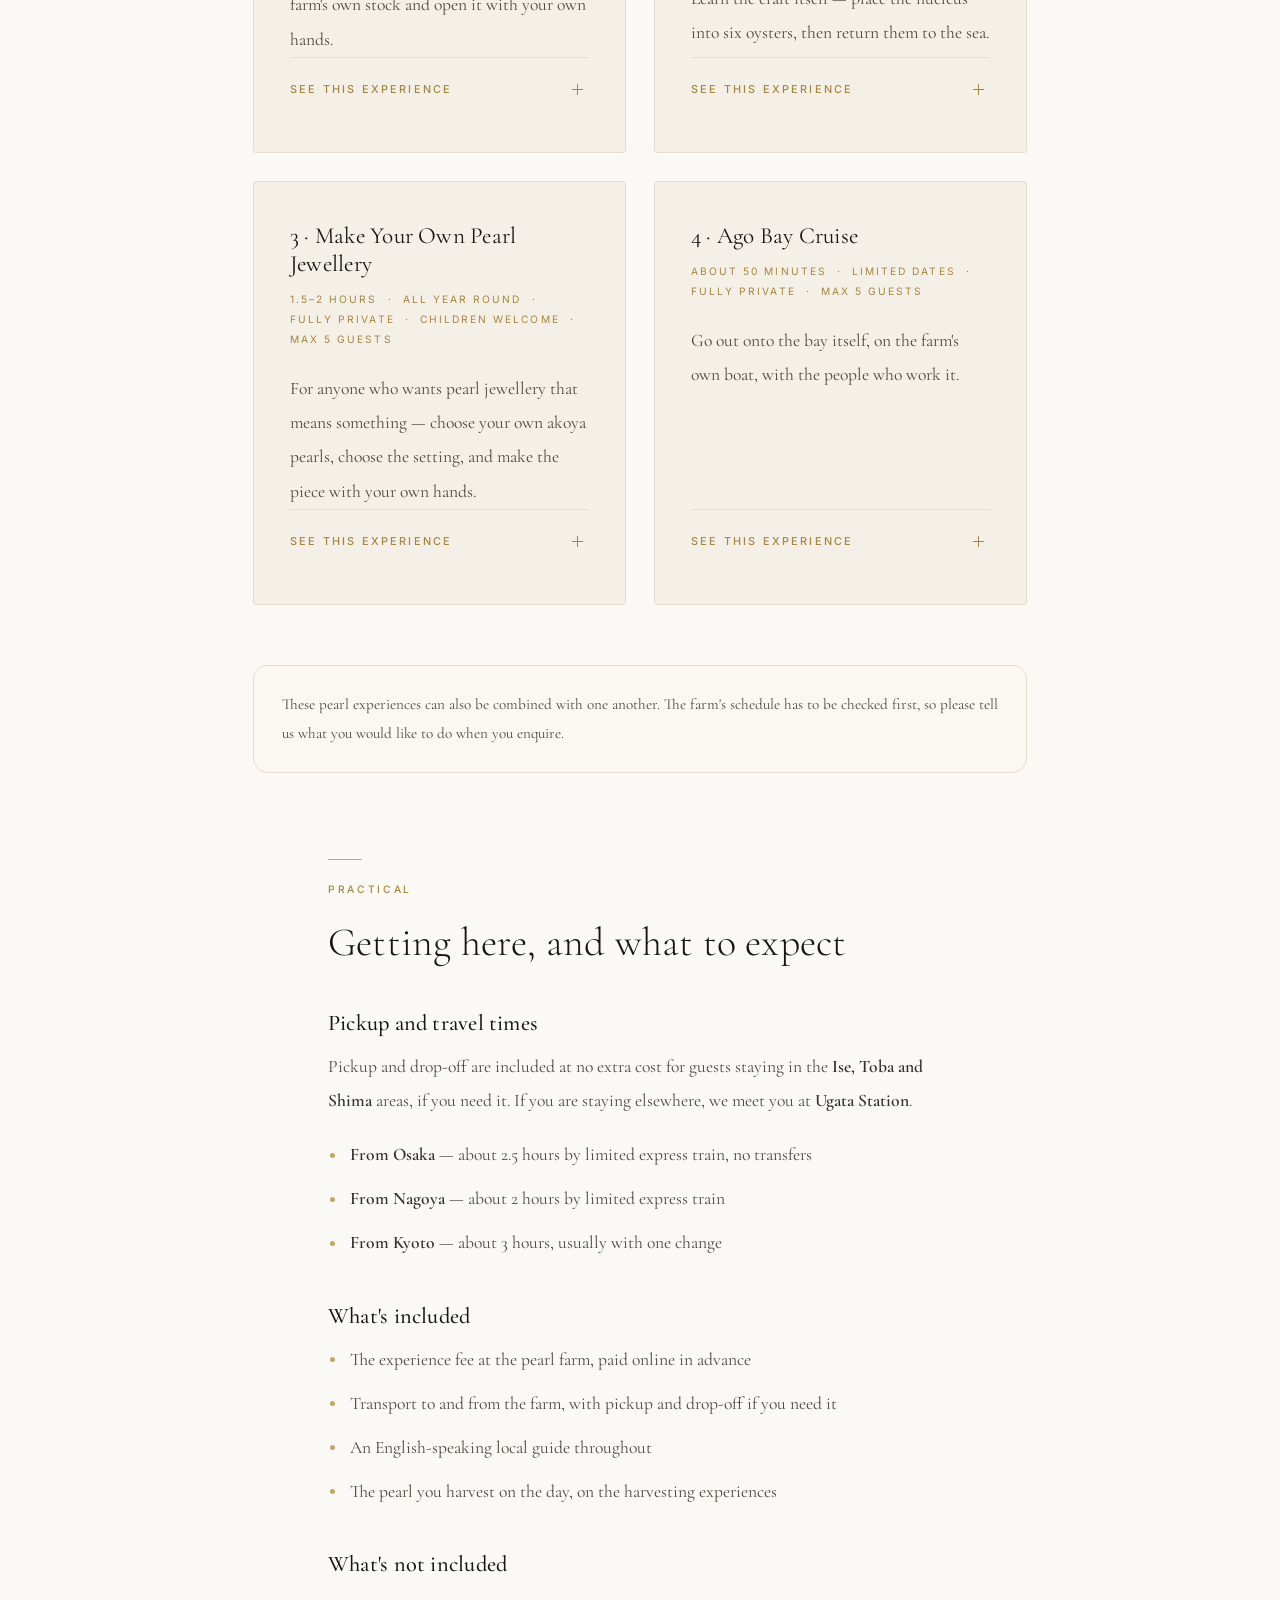
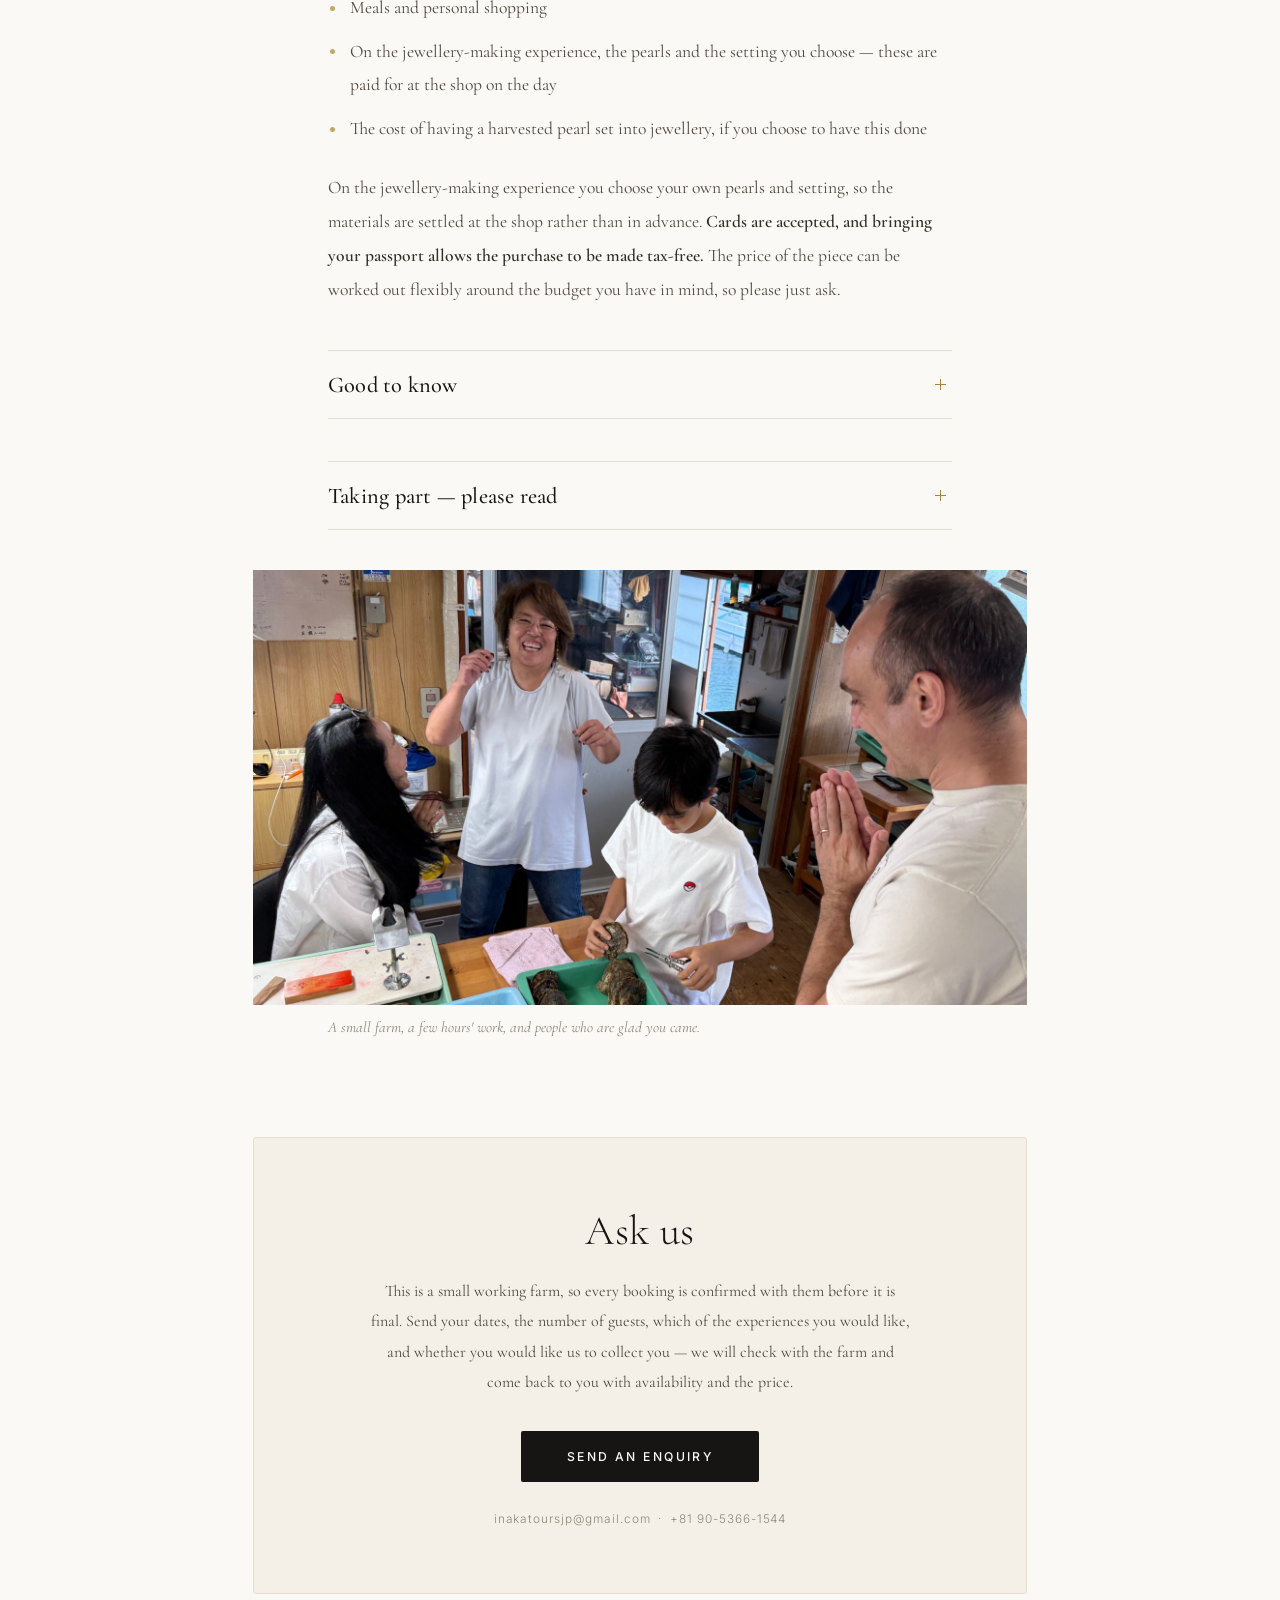
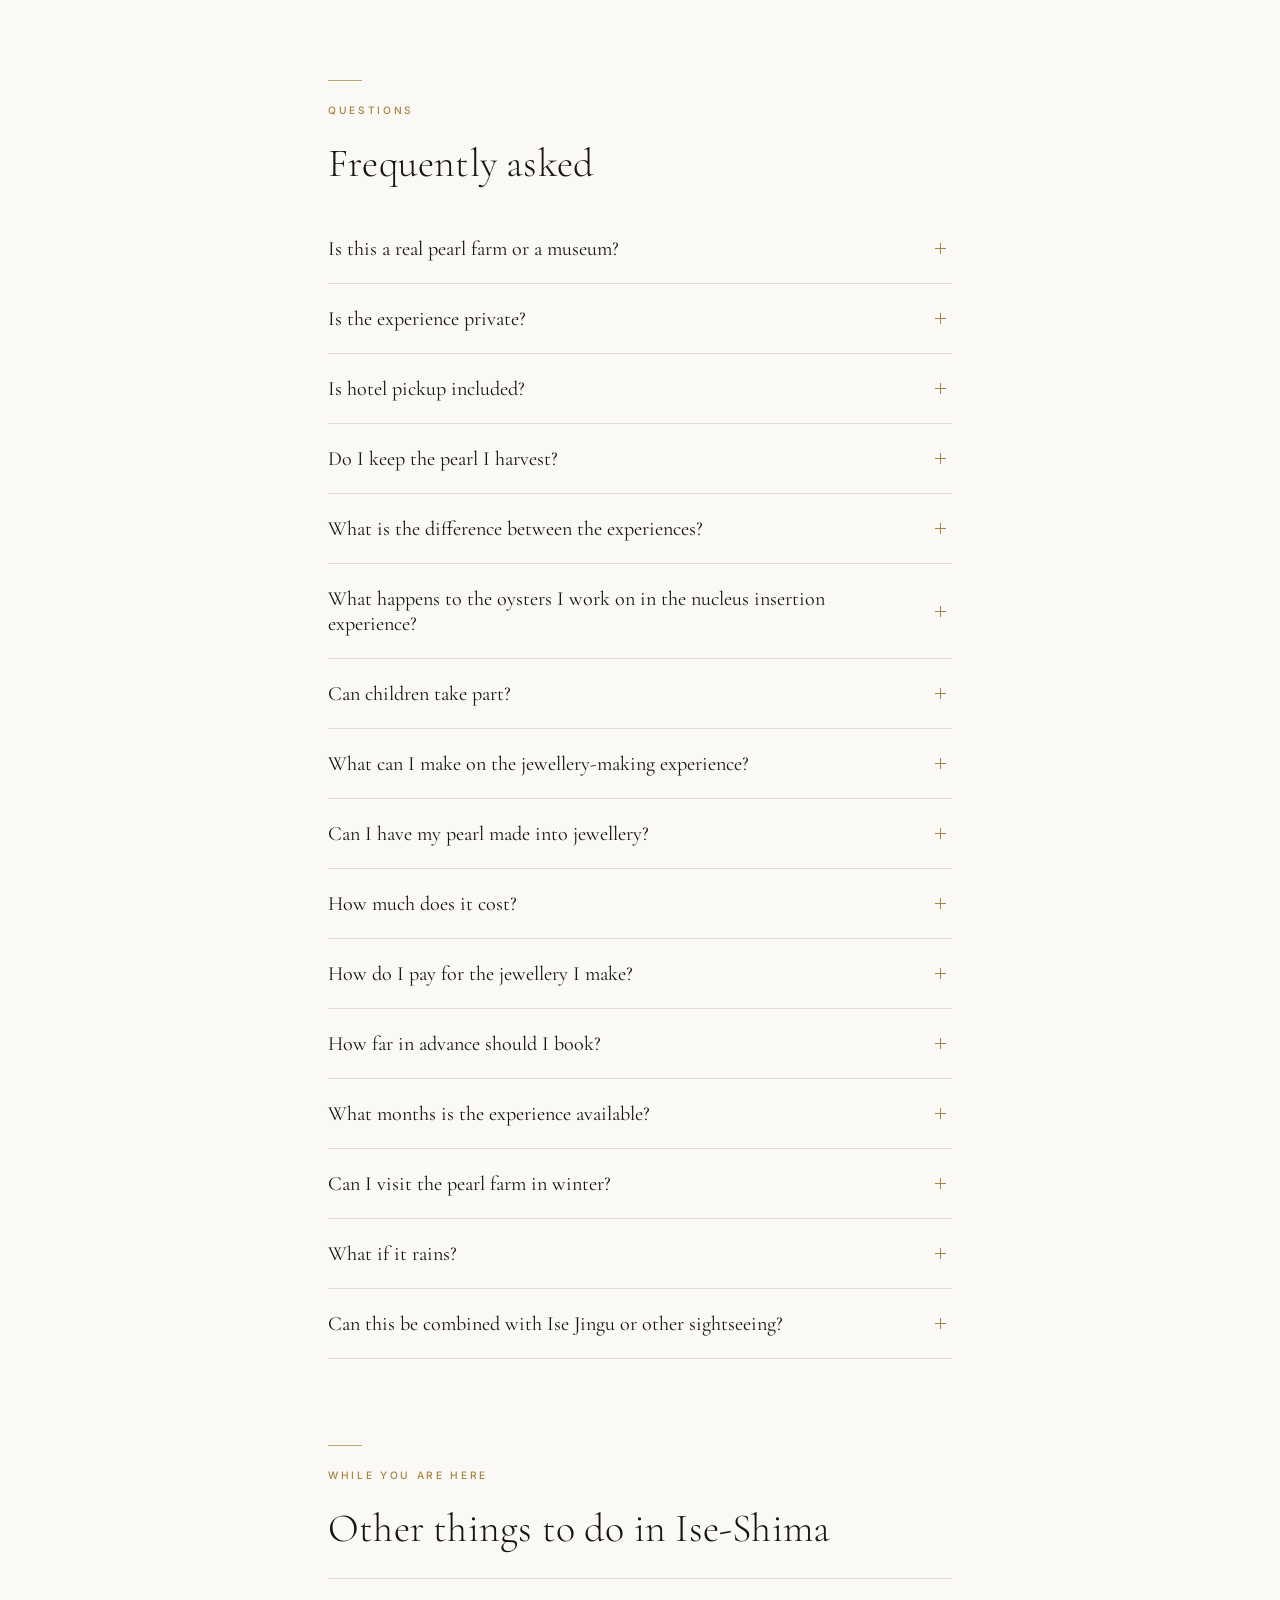
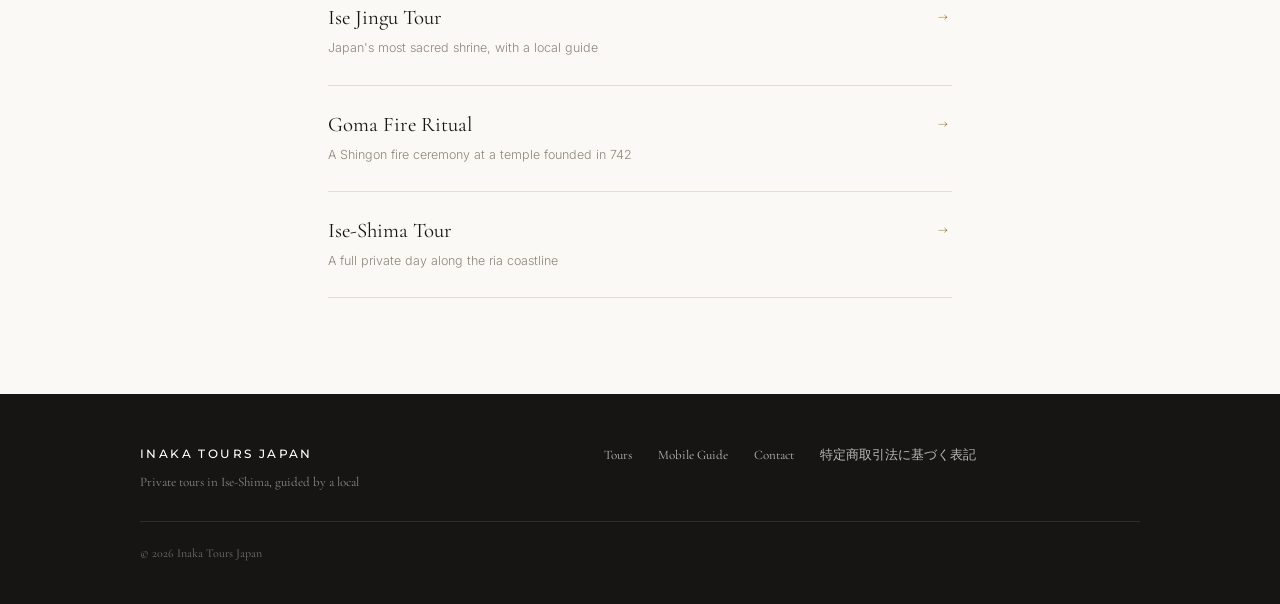
==== commit 75000170: "Add files via upload" ====
--- a/pearl-farm-experience-ise-shima/index.html
+++ b/pearl-farm-experience-ise-shima/index.html
@@ -388,6 +388,7 @@
     .p-options-grid .p-option h3 { font-size: 1.45rem; }
     @media (max-width: 900px) {
       .p-options-grid { width: 100%; margin-left: 0; }
+      .p-section p.p-combine, .p-combine { width: 100%; margin-left: 0; }
     }
     @media (max-width: 820px) {
       .p-options-grid { grid-template-columns: 1fr; gap: 22px; }
@@ -480,8 +481,11 @@
     details.p-disclose > *:last-child { margin-bottom: 24px; }
 
     /* 体験どうしを組み合わせられることの注記 */
-    .p-combine {
-      margin: 30px 0 0; padding: 20px 24px;
+    /* .p-section p より詳細度を上げないと余白が打ち消される */
+    .p-section p.p-combine, .p-combine {
+      /* 上のカードとくっついて見えないよう間隔を広く取り、幅もグリッドに揃える */
+      margin: 60px 0 0 -75px; width: calc(100% + 150px); max-width: none;
+      box-sizing: border-box; padding: 24px 28px;
       border: 1px solid var(--line); border-radius: 14px; background: #fbf8f1;
       font-size: 0.95rem; line-height: 1.9; color: var(--body);
     }
@@ -848,68 +852,17 @@
         </ul>
         </details>
 
-        <h3>Taking part — please read</h3>
+        <details class="p-disclose">
+        <summary>Taking part — please read</summary>
         <p>The workshop is a working space, and the nucleus insertion uses fine, sharp hand tools. <strong>You take part at your own risk and remain responsible for your own health and safety.</strong> Please follow the craftsman's and the guide's instructions at all times, and stay within the areas you are shown.</p>
         <p>Please tell us in advance about any medical condition, allergy, pregnancy or mobility need that could affect your visit, so that we can advise you honestly. Children remain the responsibility of the adult accompanying them.</p>
         <p>We are not responsible for injury, illness, loss or damage other than where it is caused by our own fault.</p>
         <p>Cancellations are handled under our standard cancellation policy — the full terms are on our <a class="p-link" href="/#tours">main site</a> and in our <a class="p-link" href="https://guide.inakatour.com/legal" target="_blank" rel="noopener">legal notice</a>.</p>
+        </details>
 
         <img class="p-photo" src="/images/pearl-workshop-laughing.jpg" width="1600" height="900" loading="lazy"
              alt="Guests and the pearl farmer laughing together after opening the shells at a family-run akoya pearl farm in Ise-Shima" />
         <p class="p-cap">A small farm, a few hours' work, and people who are glad you came.</p>
-      </section>
-
-      <section class="p-section p-faq">
-        <p class="p-kicker">Questions</p>
-        <h2>Frequently asked</h2>
-
-        <details><summary>Is this a real pearl farm or a museum?</summary>
-          <p>It is a real, family-run akoya pearl farm on Ago Bay. The people who show you the work are the people who do it for a living, and the pearl oysters come from the farm's own rafts. There is no exhibition hall and no visitor circuit — you are in the workshop where the pearls are actually produced, with a small shop beside it selling the jewellery they make from their own pearls.</p></details>
-
-        <details><summary>Is the experience private?</summary>
-          <p>Yes. Every booking is fully private — only your own group, up to five guests. You are not joined to other travellers, so the craftsman works with you directly and your questions are answered as they come up.</p></details>
-
-        <details><summary>Is hotel pickup included?</summary>
-          <p>Yes. Pickup and drop-off are included at no extra cost for guests staying in the Ise, Toba and Shima areas, if you need it. If you are staying elsewhere, we can collect you from Ugata Station, which is reached from Osaka in about 2.5 hours by limited express train with no transfers. The farm is on a narrow mountain road with no bus service, so transport is part of the experience rather than an extra.</p></details>
-
-        <details><summary>Do I keep the pearl I harvest?</summary>
-          <p>Yes. The pearl you take out of the shell on the day is yours to keep. These are real akoya pearls, so some come out perfectly round and others are baroque, with their own irregular shape — nobody knows what is inside until the shell is opened.</p></details>
-
-        <details><summary>What is the difference between the experiences?</summary>
-          <p>Pearl Harvesting takes one to two hours: you choose a pearl oyster from the farm's stock and open it yourself. Nucleus Insertion and Harvesting takes three to four hours: a craftsman teaches you to place a nucleus and mantle tissue into six pearl oysters, which then go back into the sea for about a year, and you also harvest a pearl on the day. Making Your Own Pearl Jewellery takes one and a half to two hours: you choose pearls from the stock the family has already harvested, choose a setting, and assemble a necklace, bracelet or pair of earrings yourself. The first two take place at the farm and run from April to November; the jewellery making takes place at the family's shop and runs all year. There is also an Ago Bay Cruise on the farm's own boat, which can be combined with any of them but runs on a limited number of dates only.</p></details>
-
-        <details><summary>What happens to the oysters I work on in the nucleus insertion experience?</summary>
-          <p>The pearl oysters go into nets and back into Ago Bay for about a year. Any pearls that can be harvested from your own shells are collected and sent to your home address. Not every pearl oyster survives the year, and in some cases no pearl can be collected — the odds vary considerably with the season.</p></details>
-
-        <details><summary>Can children take part?</summary>
-          <p>Children are welcome at the harvesting experience and usually enjoy it a great deal. The jewellery-making experience also has no age limit and works well for families, with an adult accompanying them. The nucleus insertion experience is close, delicate work with fine tools and may be difficult for younger children.</p></details>
-
-        <details><summary>What can I make on the jewellery-making experience?</summary>
-          <p>A necklace, a bracelet, or earrings. You choose the pearls from the farm's own stock and choose the setting, then assemble the piece yourself. Earrings are generally offered in simple, plain settings — with a good akoya pearl, a busier setting works against it. These are the family's own pearls and the settings they sell, so the result is proper pearl jewellery rather than a souvenir. If you see a finished piece in the shop you like better, you are welcome to buy that instead.</p></details>
-
-        <details><summary>Can I have my pearl made into jewellery?</summary>
-          <p>Often, yes. The family has its own jewellery shop, so a pearl you harvest can be set into a pendant or a ring there. This depends on their schedule on the day, so we check it for you with every booking. If making a piece yourself is what you are after, the jewellery-making experience is the better choice.</p></details>
-
-        <details><summary>How much does it cost?</summary>
-          <p>The price depends on which experience you choose and how many guests are coming. Send us your dates and group size, and tell us whether you would like to be collected and from where, and we will come back to you with the price.</p></details>
-
-        <details><summary>How do I pay for the jewellery I make?</summary>
-          <p>The experience fee is paid online in advance, as with our other tours. The pearls and the setting you choose on the day are paid for at the shop. Cards are accepted, and if you bring your passport the purchase can be made tax-free. The price of the piece can be worked out flexibly around the budget you have in mind, so please just ask.</p></details>
-
-        <details><summary>How far in advance should I book?</summary>
-          <p>As early as you can. This is a small working farm and every booking has to be confirmed with them before it is final, so a few days' notice makes a real difference — especially in spring and autumn.</p></details>
-
-        <details><summary>What months is the experience available?</summary>
-          <p>The jewellery-making experience runs all year, including December to March. Pearl harvesting and nucleus insertion run from April to November: from December to March the farm moves its pearl oysters to warmer water to protect them from the cold, so no pearls can be opened in those months. If your trip falls in winter, the jewellery making is the way to visit the farm.</p></details>
-
-        <details><summary>Can I visit the pearl farm in winter?</summary>
-          <p>Yes. The jewellery-making experience was created for exactly this — you choose from the stock the family has already harvested, so it does not depend on the oysters being in the water. It also takes place at their shop rather than at the farm. December to March is quiet in Ise-Shima, which usually means more time with them and an unhurried visit.</p></details>
-
-        <details><summary>What if it rains?</summary>
-          <p>The work takes place inside the workshop, so the experience runs rain or shine. It is one of the better things to do in Ise-Shima on a wet day, when the coastline and the lookouts are less rewarding. Rough weather at sea can occasionally affect the farm's own work, in which case we will contact you and arrange another date.</p></details>
-
-        <details><summary>Can this be combined with Ise Jingu or other sightseeing?</summary>
-          <p>This is a single activity rather than a full day with a guide. Ise Jingu and our other tours are priced separately, and you are welcome to book one alongside this experience. They need to be booked in advance, so please tell us what else you would like to see when you enquire.</p></details>
       </section>
 
       <section class="p-cta">
@@ -918,6 +871,60 @@
         <a class="p-cta-btn" href="mailto:inakatoursjp@gmail.com?subject=Pearl%20Farm%20Experience%20enquiry&amp;body=Hello%2C%0A%0AI%20would%20like%20to%20ask%20about%20the%20pearl%20farm%20experience.%0A%0APreferred%20date%28s%29%3A%20%0ANumber%20of%20guests%3A%20%0AWhich%20country%20are%20you%20travelling%20from%3F%3A%20%0AExperience%3A%20harvesting%20%2F%20nucleus%20insertion%20%2B%20harvesting%0A%0ADo%20you%20need%20pickup%3F%3A%20yes%20%2F%20no%0AIf%20yes%2C%20where%20should%20we%20collect%20you%3F%20%28hotel%20name%2C%20or%20station%29%3A%20%0A%0AThank%20you.">Send an enquiry</a>
         <p class="p-cta-sub">inakatoursjp@gmail.com &nbsp;·&nbsp; +81 90-5366-1544</p>
       </section>
+
+      <section class="p-section p-faq">
+        <p class="p-kicker">Questions</p>
+        <h2>Frequently asked</h2>
+
+        <details><summary>Is this a real pearl farm or a museum?</summary>
+          <p>It is a real, family-run akoya pearl farm on Ago Bay. The people who show you the work are the people who do it for a living, and the pearl oysters come from the farm's own rafts. There is no exhibition hall and no visitor circuit — you are in the workshop where the pearls are actually produced, with a small shop beside it selling the jewellery they make from their own pearls.</p></details>
+
+        <details><summary>Is the experience private?</summary>
+          <p>Yes. Every booking is fully private — only your own group, up to five guests. You are not joined to other travellers, so the craftsman works with you directly and your questions are answered as they come up.</p></details>
+
+        <details><summary>Is hotel pickup included?</summary>
+          <p>Yes. Pickup and drop-off are included at no extra cost for guests staying in the Ise, Toba and Shima areas, if you need it. If you are staying elsewhere, we can collect you from Ugata Station, which is reached from Osaka in about 2.5 hours by limited express train with no transfers. The farm is on a narrow mountain road with no bus service, so transport is part of the experience rather than an extra.</p></details>
+
+        <details><summary>Do I keep the pearl I harvest?</summary>
+          <p>Yes. The pearl you take out of the shell on the day is yours to keep. These are real akoya pearls, so some come out perfectly round and others are baroque, with their own irregular shape — nobody knows what is inside until the shell is opened.</p></details>
+
+        <details><summary>What is the difference between the experiences?</summary>
+          <p>Pearl Harvesting takes one to two hours: you choose a pearl oyster from the farm's stock and open it yourself. Nucleus Insertion and Harvesting takes three to four hours: a craftsman teaches you to place a nucleus and mantle tissue into six pearl oysters, which then go back into the sea for about a year, and you also harvest a pearl on the day. Making Your Own Pearl Jewellery takes one and a half to two hours: you choose pearls from the stock the family has already harvested, choose a setting, and assemble a necklace, bracelet or pair of earrings yourself. The first two take place at the farm and run from April to November; the jewellery making takes place at the family's shop and runs all year. There is also an Ago Bay Cruise on the farm's own boat, which can be combined with any of them but runs on a limited number of dates only.</p></details>
+
+        <details><summary>What happens to the oysters I work on in the nucleus insertion experience?</summary>
+          <p>The pearl oysters go into nets and back into Ago Bay for about a year. Any pearls that can be harvested from your own shells are collected and sent to your home address. Not every pearl oyster survives the year, and in some cases no pearl can be collected — the odds vary considerably with the season.</p></details>
+
+        <details><summary>Can children take part?</summary>
+          <p>Children are welcome at the harvesting experience and usually enjoy it a great deal. The jewellery-making experience also has no age limit and works well for families, with an adult accompanying them. The nucleus insertion experience is close, delicate work with fine tools and may be difficult for younger children.</p></details>
+
+        <details><summary>What can I make on the jewellery-making experience?</summary>
+          <p>A necklace, a bracelet, or earrings. You choose the pearls from the farm's own stock and choose the setting, then assemble the piece yourself. Earrings are generally offered in simple, plain settings — with a good akoya pearl, a busier setting works against it. These are the family's own pearls and the settings they sell, so the result is proper pearl jewellery rather than a souvenir. If you see a finished piece in the shop you like better, you are welcome to buy that instead.</p></details>
+
+        <details><summary>Can I have my pearl made into jewellery?</summary>
+          <p>Often, yes. The family has its own jewellery shop, so a pearl you harvest can be set into a pendant or a ring there. This depends on their schedule on the day, so we check it for you with every booking. If making a piece yourself is what you are after, the jewellery-making experience is the better choice.</p></details>
+
+        <details><summary>How much does it cost?</summary>
+          <p>The price depends on which experience you choose and how many guests are coming. Send us your dates and group size, and tell us whether you would like to be collected and from where, and we will come back to you with the price.</p></details>
+
+        <details><summary>How do I pay for the jewellery I make?</summary>
+          <p>The experience fee is paid online in advance, as with our other tours. The pearls and the setting you choose on the day are paid for at the shop. Cards are accepted, and if you bring your passport the purchase can be made tax-free. The price of the piece can be worked out flexibly around the budget you have in mind, so please just ask.</p></details>
+
+        <details><summary>How far in advance should I book?</summary>
+          <p>As early as you can. This is a small working farm and every booking has to be confirmed with them before it is final, so a few days' notice makes a real difference — especially in spring and autumn.</p></details>
+
+        <details><summary>What months is the experience available?</summary>
+          <p>The jewellery-making experience runs all year, including December to March. Pearl harvesting and nucleus insertion run from April to November: from December to March the farm moves its pearl oysters to warmer water to protect them from the cold, so no pearls can be opened in those months. If your trip falls in winter, the jewellery making is the way to visit the farm.</p></details>
+
+        <details><summary>Can I visit the pearl farm in winter?</summary>
+          <p>Yes. The jewellery-making experience was created for exactly this — you choose from the stock the family has already harvested, so it does not depend on the oysters being in the water. It also takes place at their shop rather than at the farm. December to March is quiet in Ise-Shima, which usually means more time with them and an unhurried visit.</p></details>
+
+        <details><summary>What if it rains?</summary>
+          <p>The work takes place inside the workshop, so the experience runs rain or shine. It is one of the better things to do in Ise-Shima on a wet day, when the coastline and the lookouts are less rewarding. Rough weather at sea can occasionally affect the farm's own work, in which case we will contact you and arrange another date.</p></details>
+
+        <details><summary>Can this be combined with Ise Jingu or other sightseeing?</summary>
+          <p>This is a single activity rather than a full day with a guide. Ise Jingu and our other tours are priced separately, and you are welcome to book one alongside this experience. They need to be booked in advance, so please tell us what else you would like to see when you enquire.</p></details>
+      </section>
+
 
       <section class="p-section">
         <p class="p-kicker">While you are here</p>
